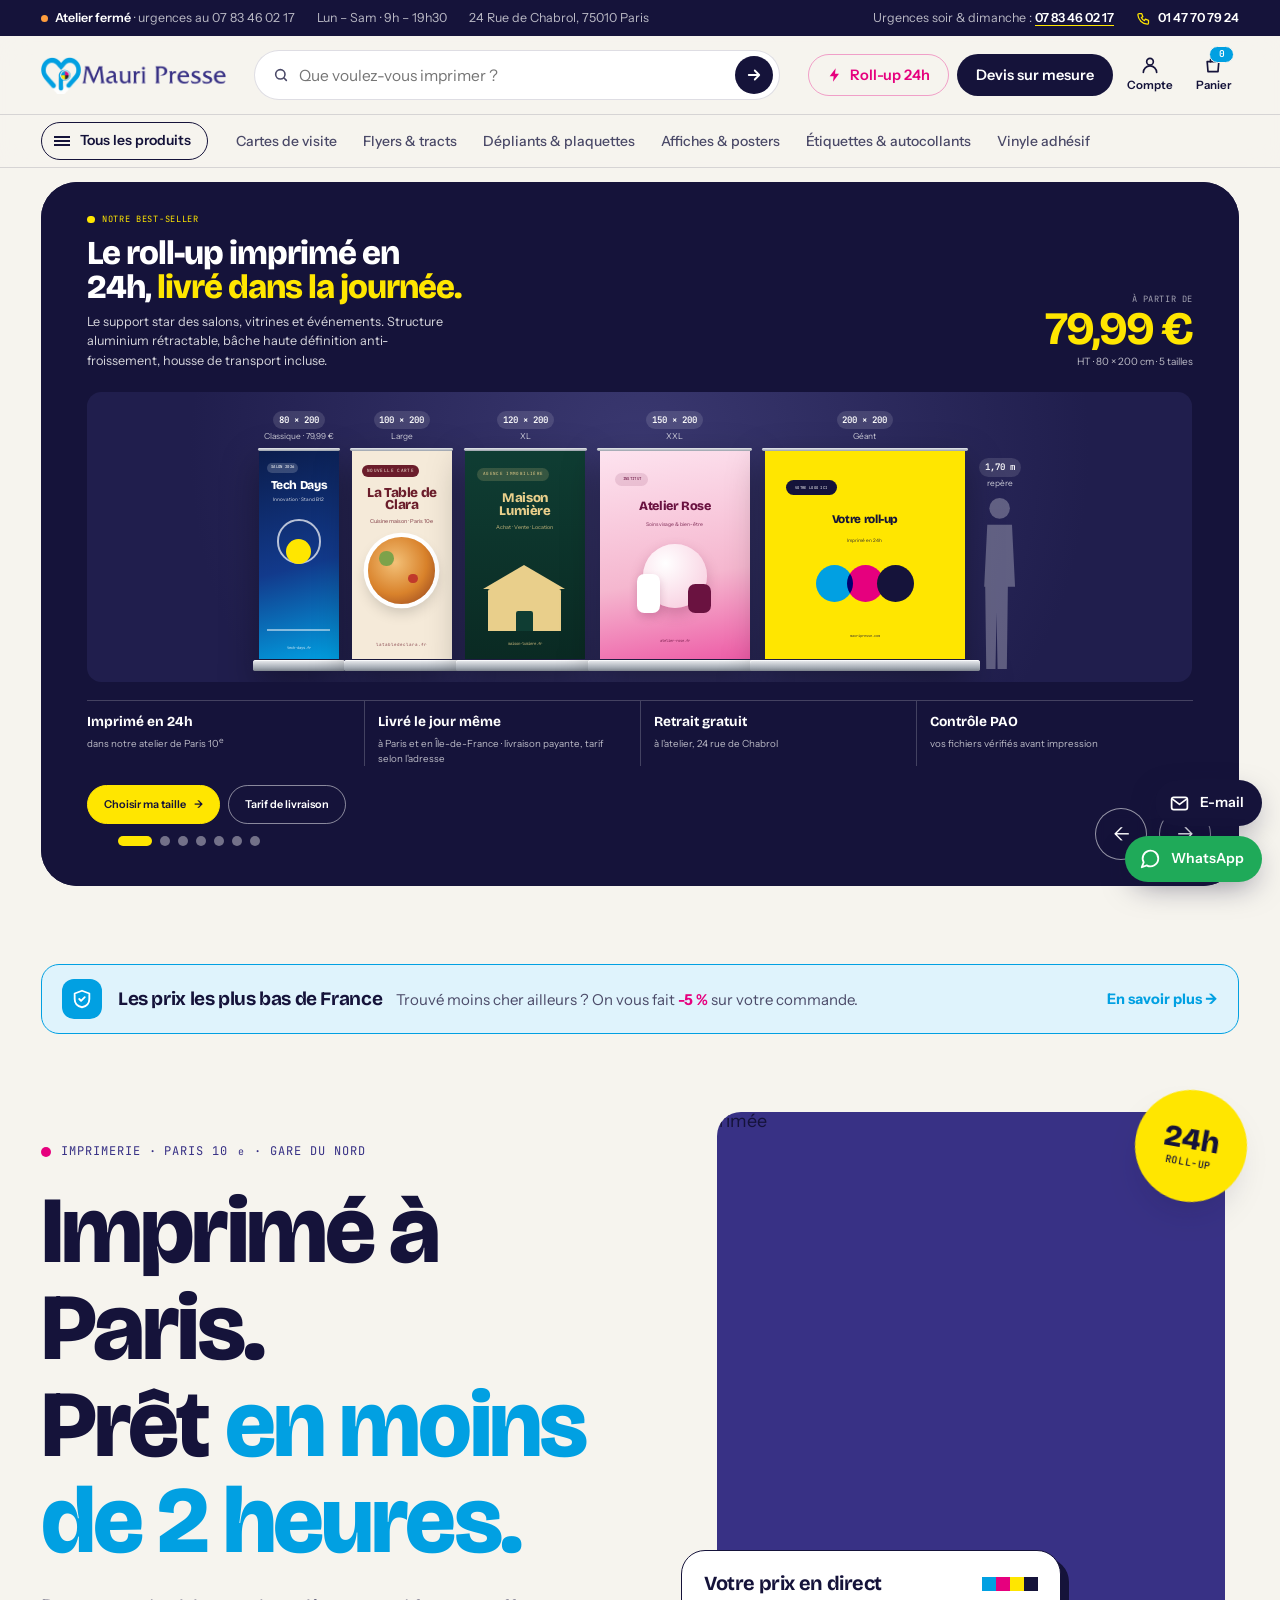
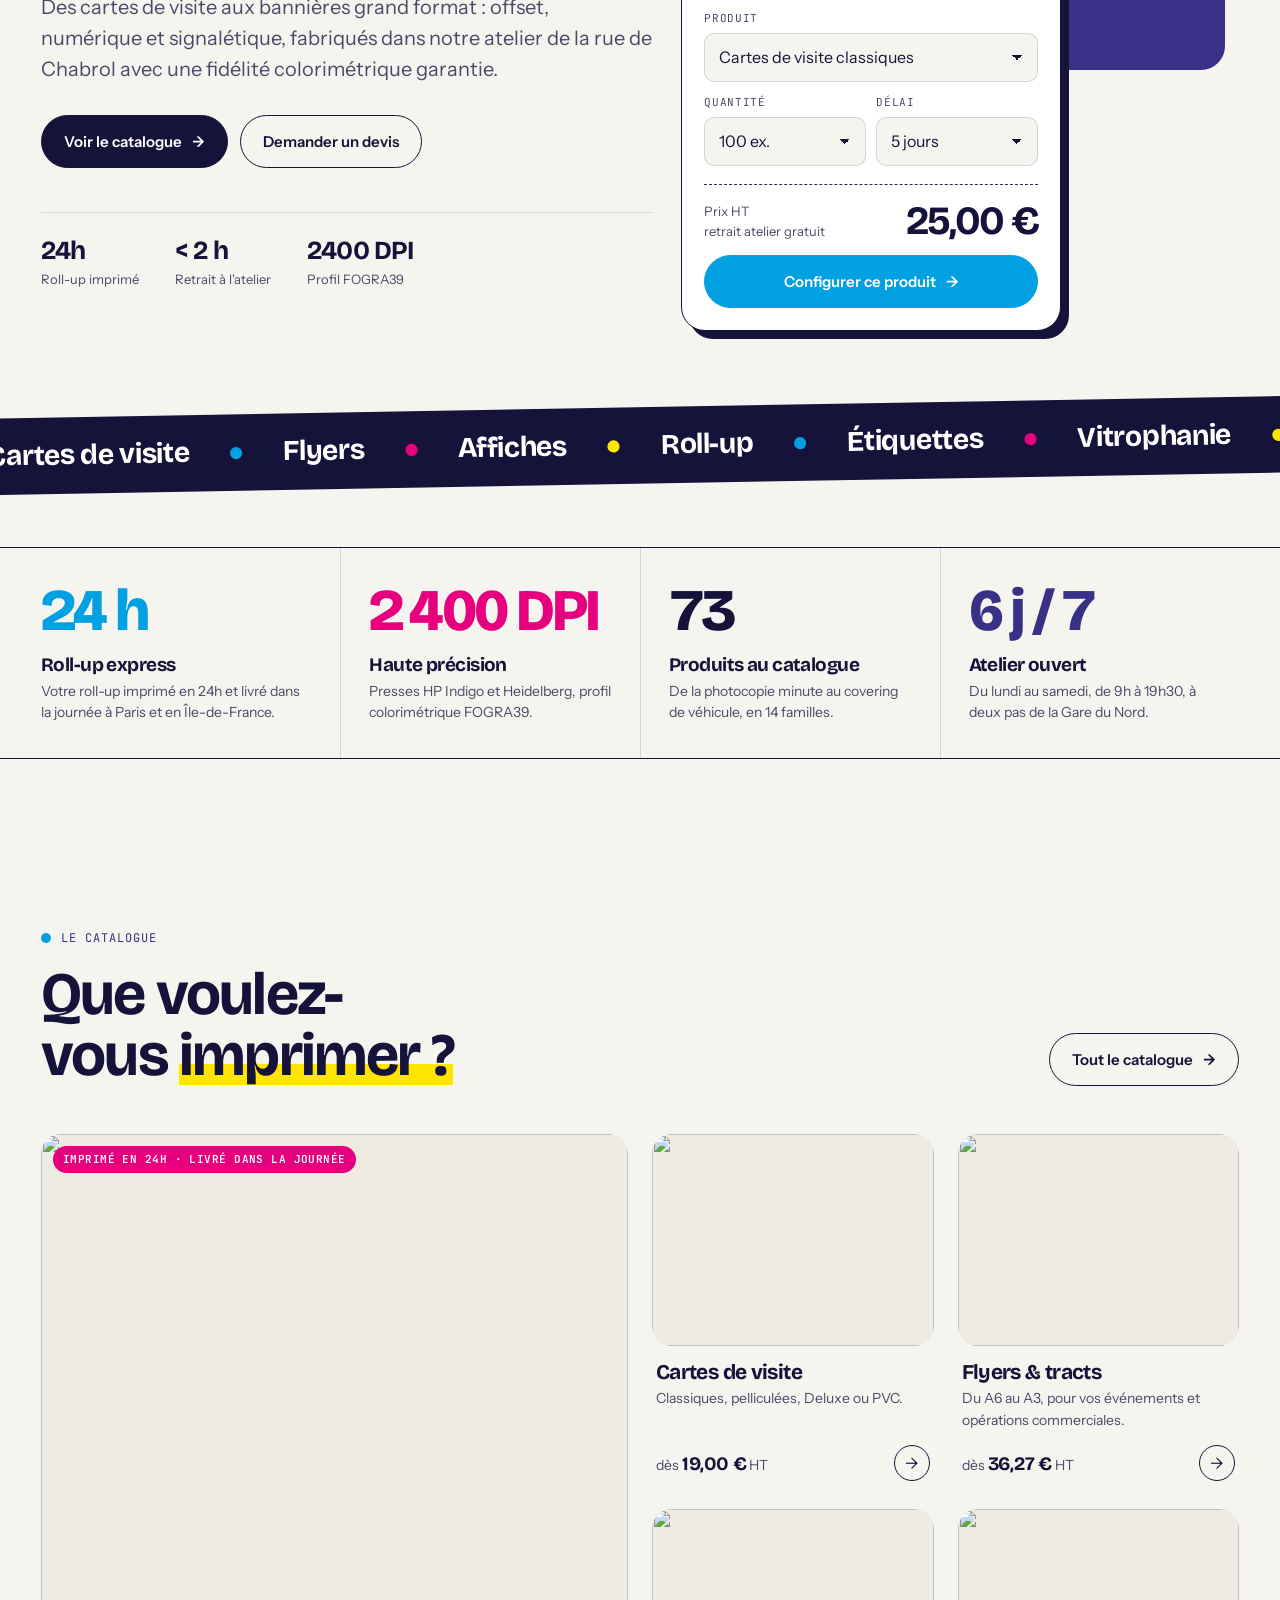
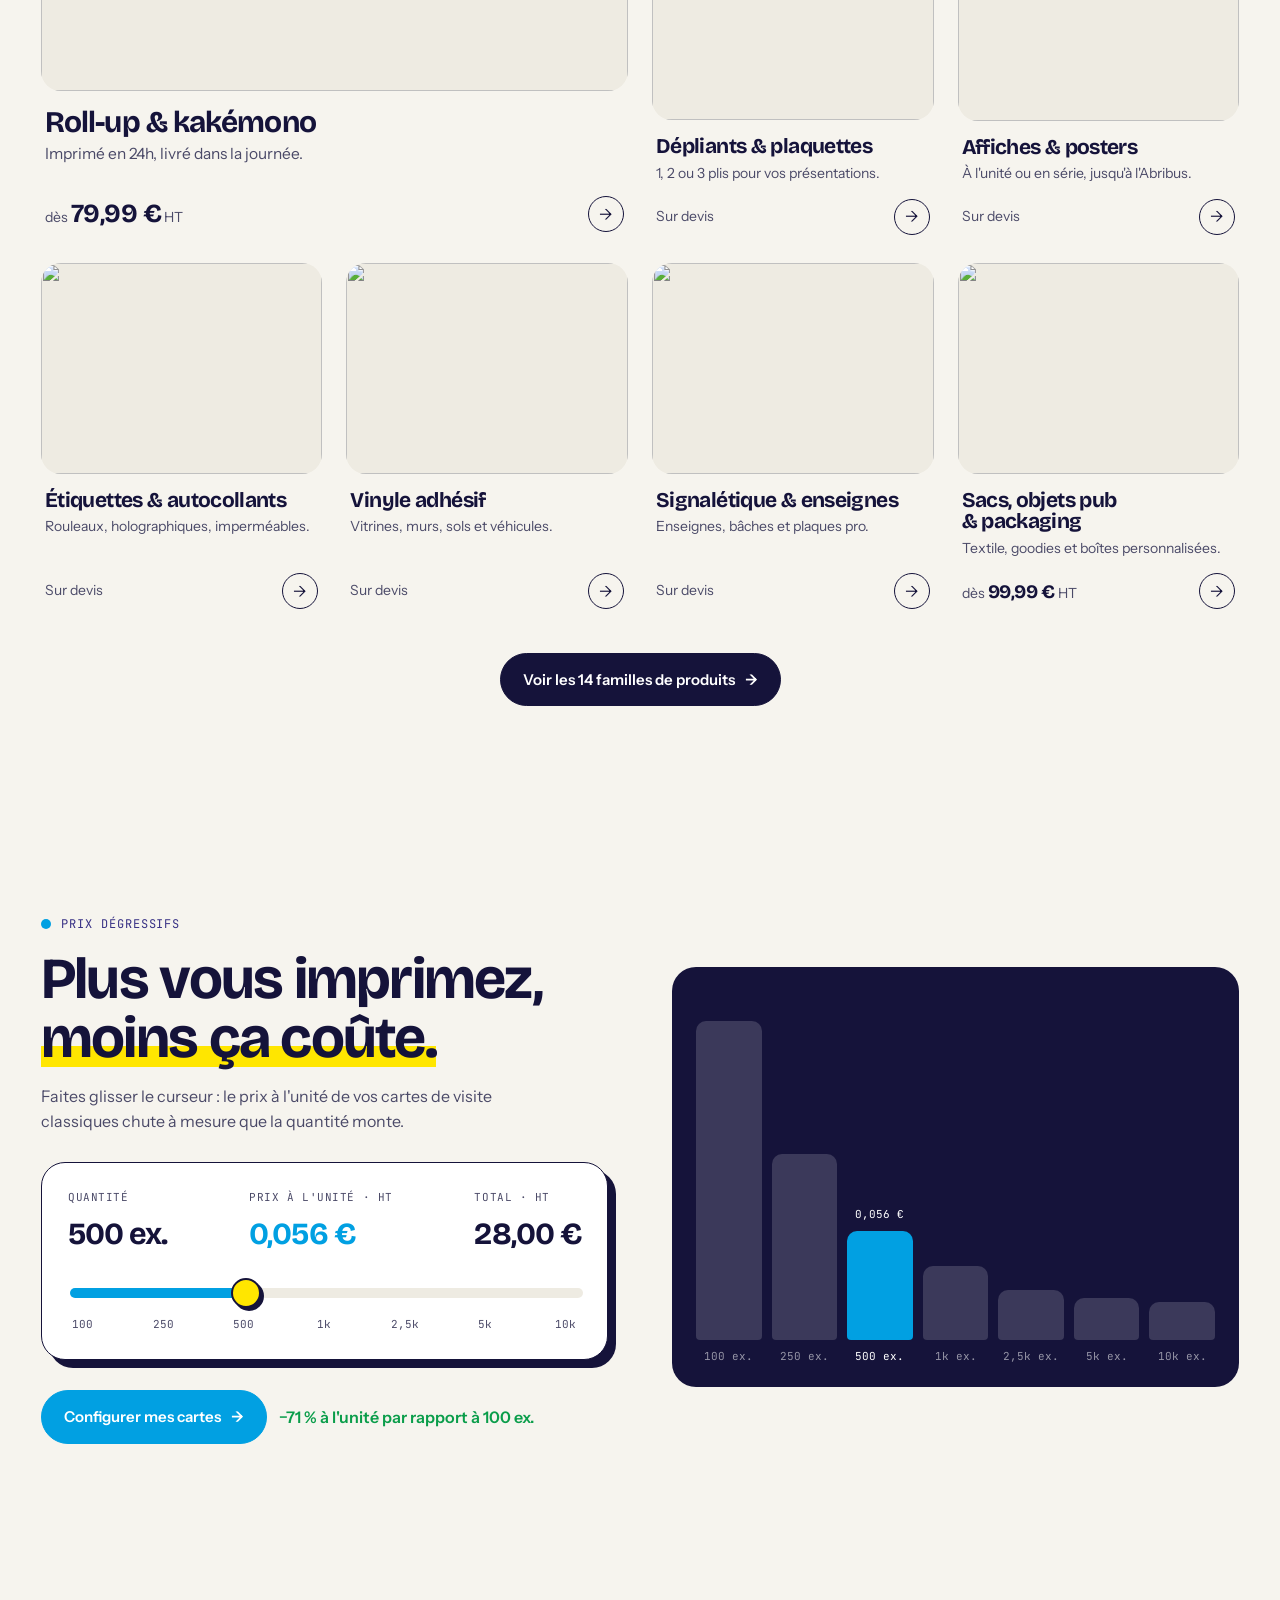
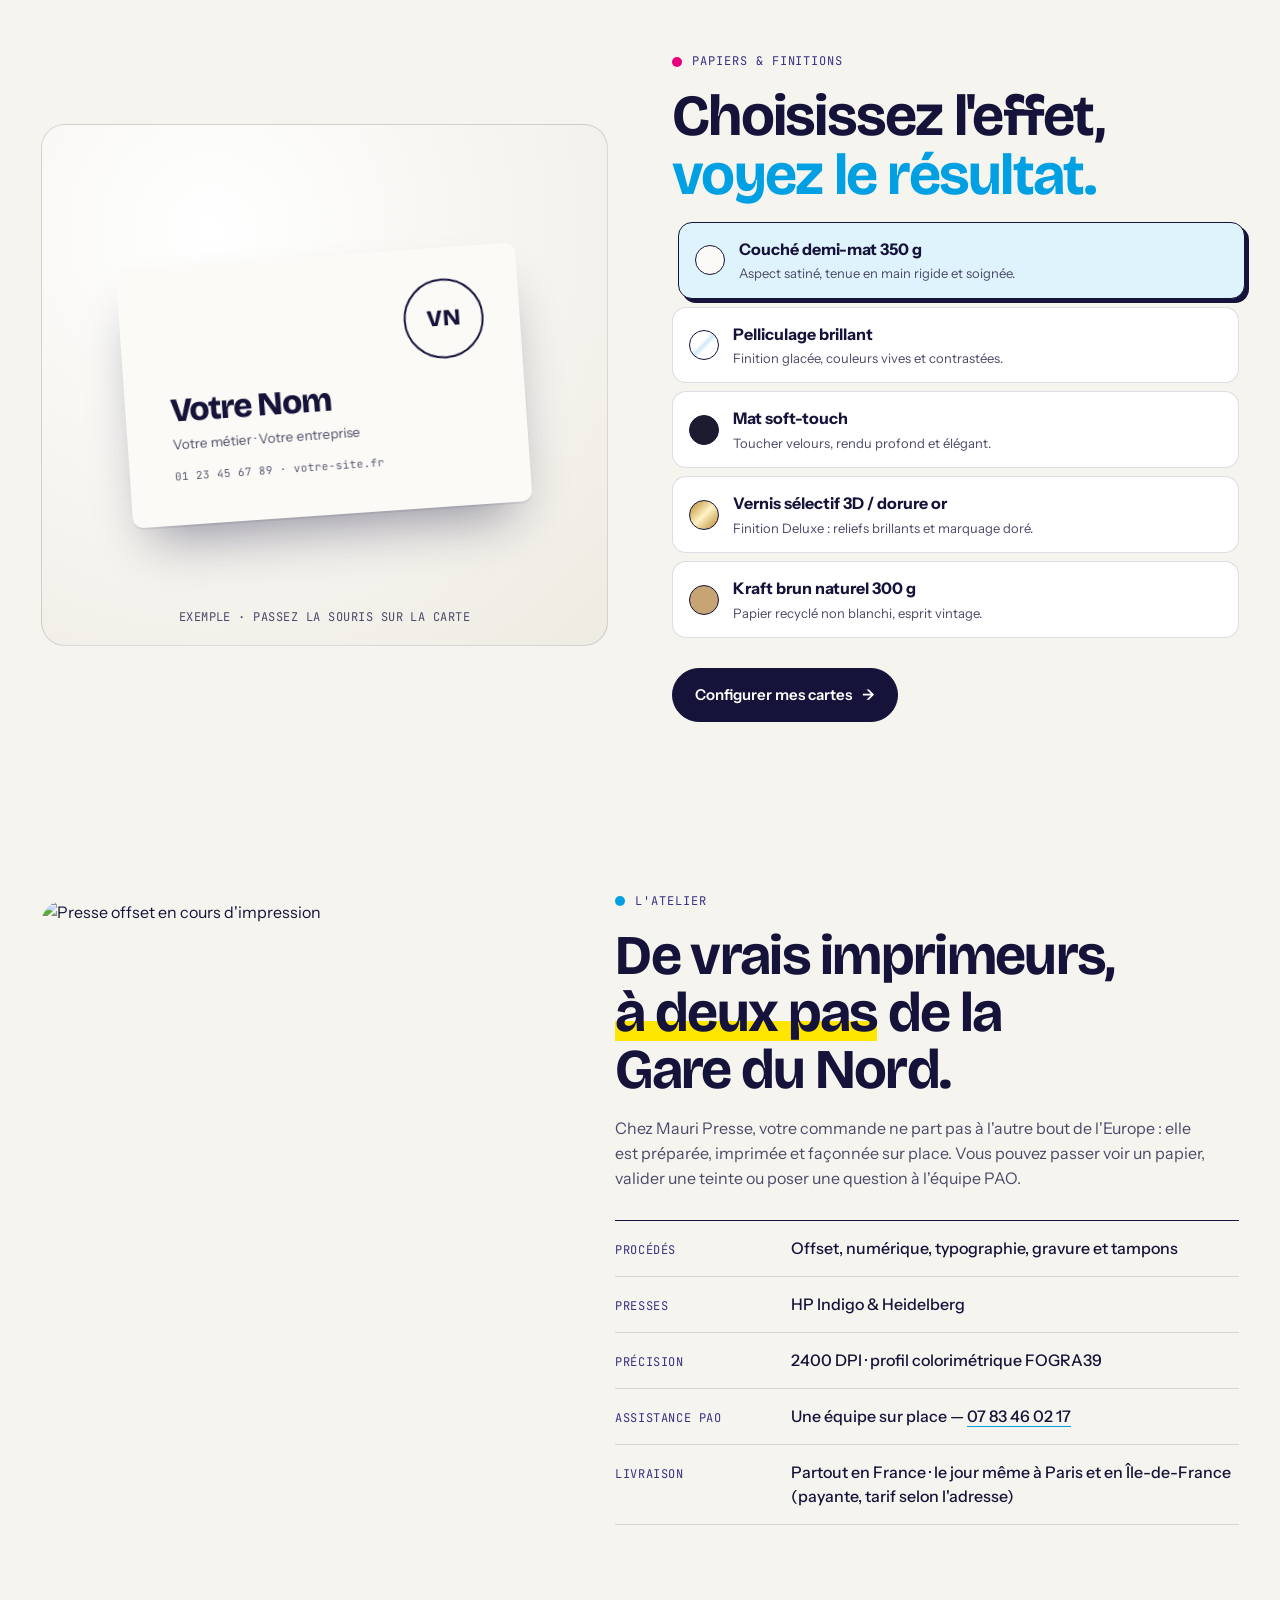
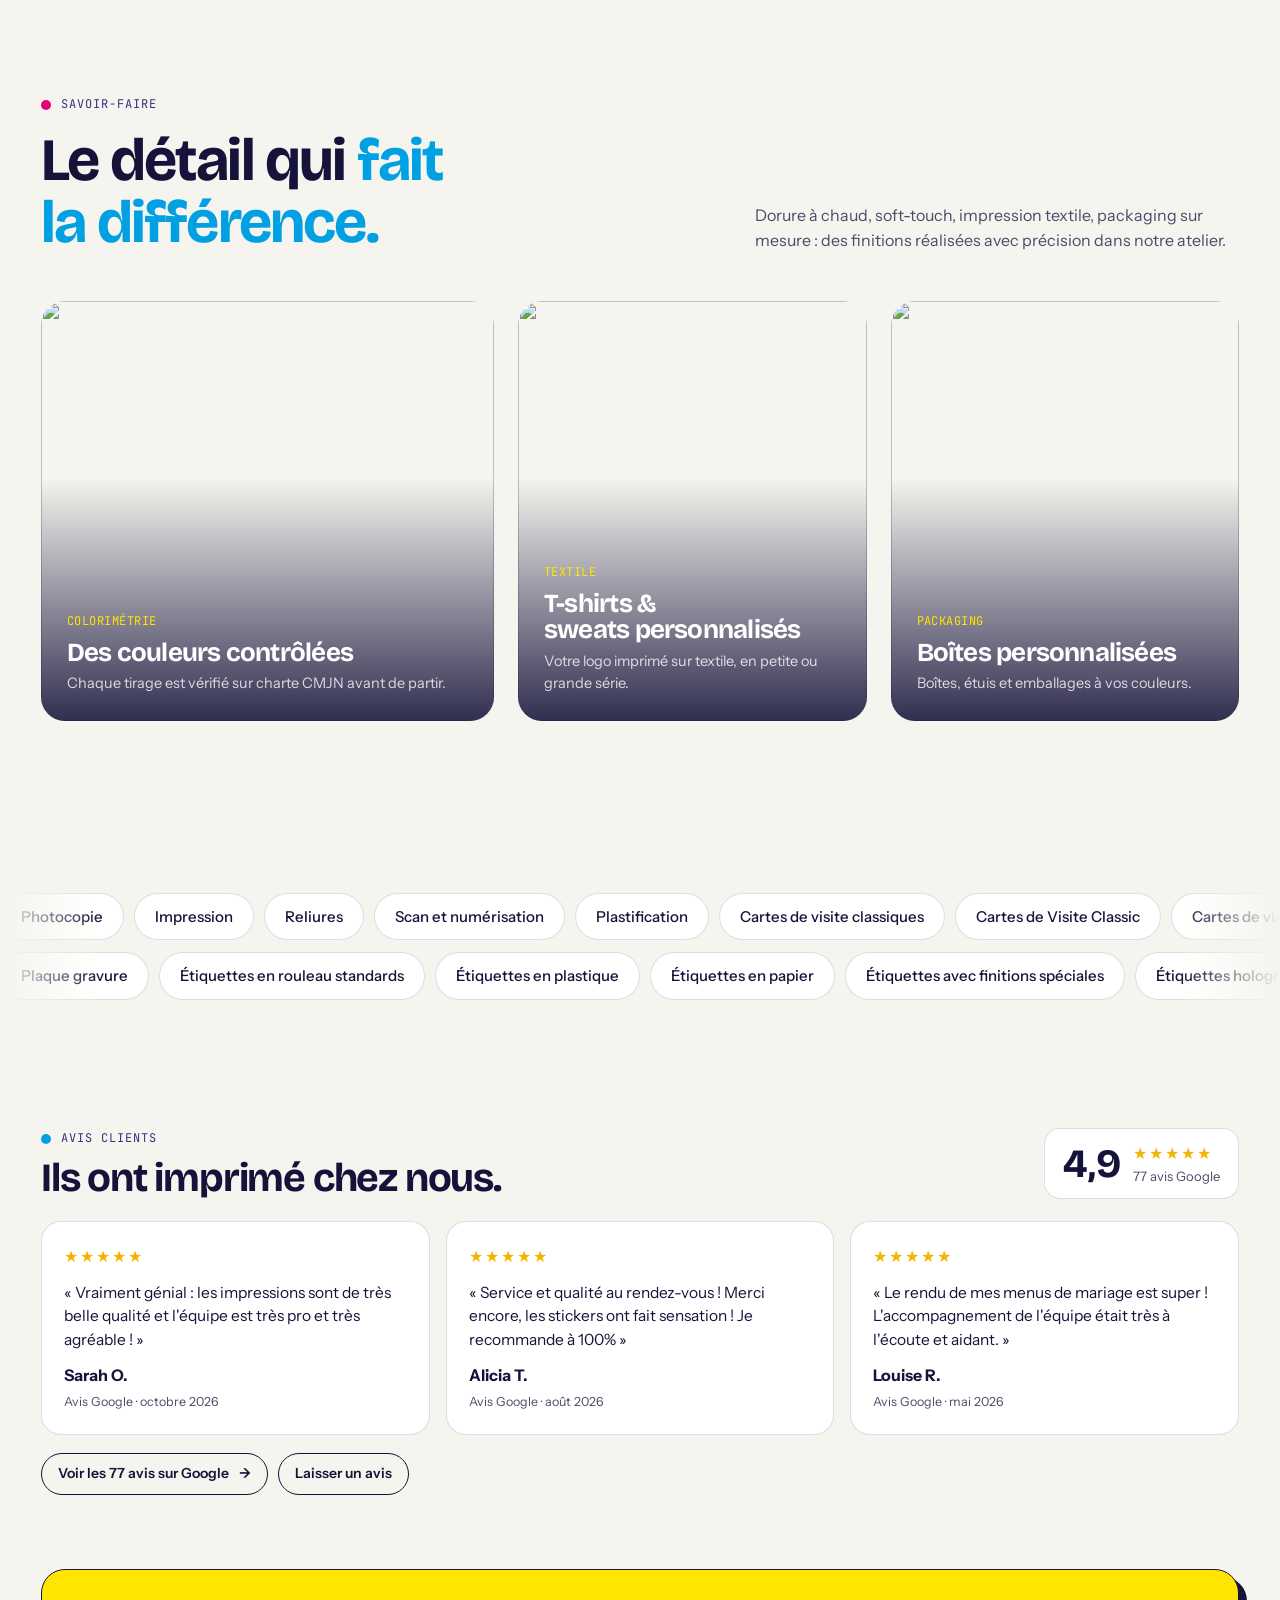
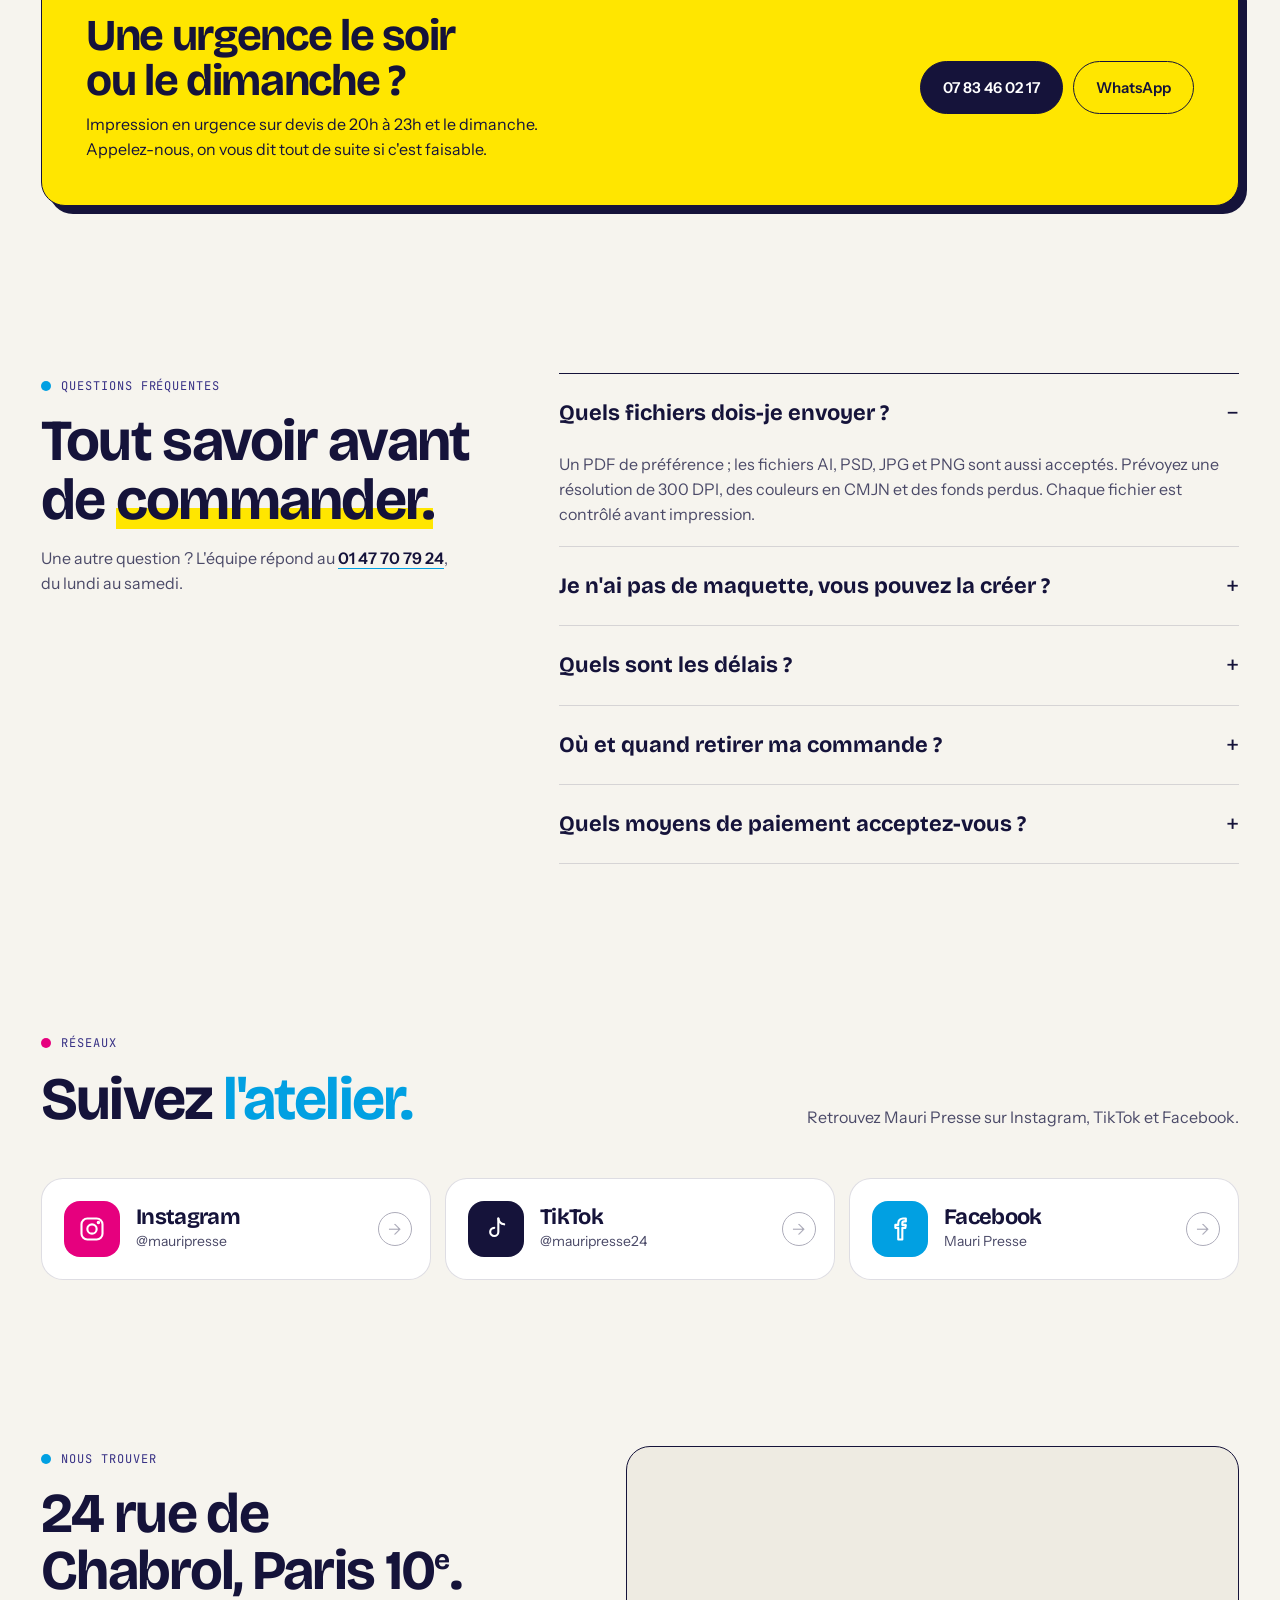
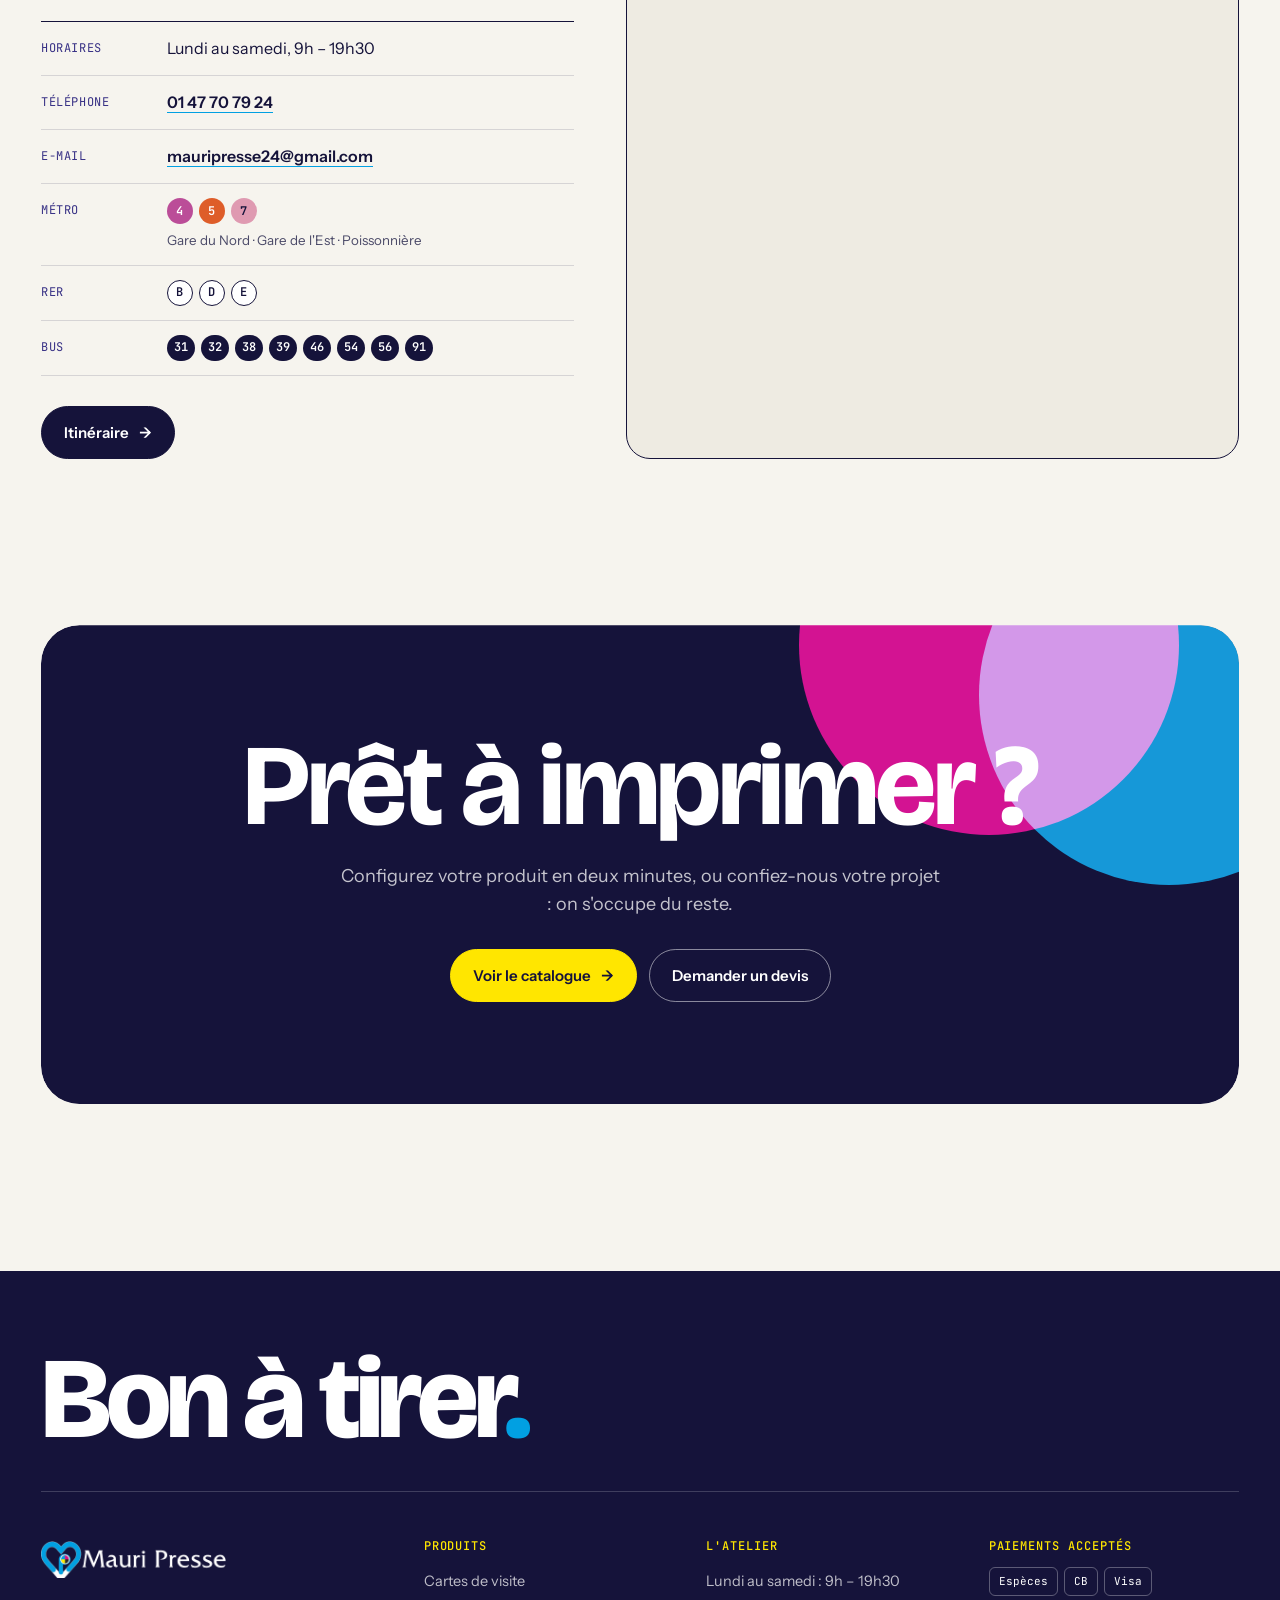
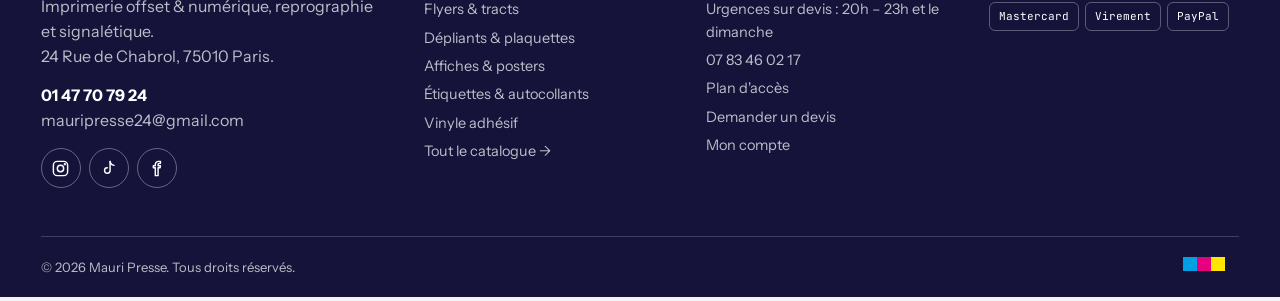
==== index.html @ fb8407ff "Mise à jour du site (24/11/2026 14:14)" ====
<!doctype html>
<html lang="fr">
<head>
<meta charset="utf-8">
<meta name="viewport" content="width=device-width, initial-scale=1">
<title>Mauri Presse — Imprimerie à Paris 10e · Roll-up imprimé en 24h</title>
<meta name="description" content="Imprimerie offset et numérique à Paris 10e. Cartes de visite, flyers, affiches, roll-up, signalétique et reprographie. Roll-up imprimé en 24h et livré dans la journée à Paris et en Île-de-France, retrait atelier le jour même.">
<link rel="icon" href="assets/img/favicon.ico">
<link rel="preconnect" href="https://fonts.googleapis.com">
<link rel="preconnect" href="https://fonts.gstatic.com" crossorigin>
<link href="https://fonts.googleapis.com/css2?family=Bricolage+Grotesque:opsz,wght@12..96,500;12..96,700;12..96,800&family=Instrument+Sans:wght@400;500;600;700&family=JetBrains+Mono:wght@400;500;600&display=swap" rel="stylesheet">
<link rel="stylesheet" href="assets/style.css?v=202611241414">
</head>
<body>
<div id="site-header"></div>
<script src="assets/data.js?v=202611241414"></script>
<script src="assets/app.js?v=202611241414"></script>

<main>
<!-- GRAND CARROUSEL -->
  <section class="section section--tight hcar-sec" aria-label="À la une">
    <div class="wrap">
      <div class="hcar" id="hcar" aria-roledescription="carrousel">
        <div class="hcar__track">
<article class="hcar__slide hcar__slide--rusec" role="group" aria-roledescription="diapositive" aria-label="1 sur 7">
  <div class="rusec rusec--slide">
        <div class="rusec__head">
          <div>
            <span class="eyebrow eyebrow--yellow">Notre best-seller</span>
            <h2>Le roll-up imprimé en 24h, <em>livré dans la journée.</em></h2>
            <p class="rusec__lead">Le support star des salons, vitrines et événements. Structure aluminium rétractable, bâche haute définition anti-froissement, housse de transport incluse.</p>
          </div>
          <div class="rusec__price"><small>À partir de</small><b>79,99 €</b><span>HT · 80 × 200 cm · 5 tailles</span></div>
        </div>
        <div class="rusec__line" data-rollups-gallery></div>
        <ul class="rusec__facts">
          <li><b>Imprimé en 24h</b><span>dans notre atelier de Paris 10<sup>e</sup></span></li>
          <li><b>Livré le jour même</b><span>à Paris et en Île-de-France · livraison payante, tarif selon l'adresse</span></li>
          <li><b>Retrait gratuit</b><span>à l'atelier, 24 rue de Chabrol</span></li>
          <li><b>Contrôle PAO</b><span>vos fichiers vérifiés avant impression</span></li>
        </ul>
        <div class="hero__cta"><a class="btn btn--yellow" href="format.html?p=rollup">Choisir ma taille <span class="arrow">→</span></a><a class="btn btn--light" href="contact.html?produit=Livraison%20jour%20m%C3%AAme%20roll-up">Tarif de livraison</a></div>
        <p class="rusec__note">Tailles dessinées à l'échelle à côté d'une personne de 1,70 m. Visuels d'exemple : votre roll-up est imprimé avec votre maquette.</p>
      
  </div>
</article>
<article class="hcar__slide hcar__slide--rusec hcar__slide--sac" role="group" aria-roledescription="diapositive" aria-label="2 sur 7">
  <div class="rusec rusec--slide rusec--sac">
    <div class="sacslide">
      <div>
        <span class="eyebrow eyebrow--yellow">Nouveau · Restaurants & vente à emporter</span>
        <h2>Le sac kraft <em>à votre logo.</em></h2>
        <p class="rusec__lead">Sac kraft 26 × 17 × 29 cm, fond plat et poignées torsadées : brun ou blanc, imprimé à vos couleurs. Importez votre logo, l'aperçu change en direct.</p>
        <ul class="sacslide__ok"><li>Maquette avant tirage</li><li>Fabriqué sous 24 – 48 h</li><li>Imprimé en France</li><li>Paiement sécurisé</li></ul>
        <div class="sacslide__price"><small>Les 100 sacs</small><b>99,99 €</b><span>HT</span></div>
        <div class="hero__cta"><a class="btn btn--yellow" href="sac.html">Personnaliser mon sac <span class="arrow">→</span></a><a class="btn btn--light" href="categorie.html?c=objets-packaging">Tout le packaging</a></div>
      </div>
      <div class="sacslide__pics" data-sac-pics></div>
    </div>
  </div>
</article>
<article class="hcar__slide hcar__slide--rusec hcar__slide--cards" role="group" aria-roledescription="diapositive" aria-label="3 sur 7">
  <div class="rusec rusec--slide rusec--cards">
    <div class="rusec__head">
      <div>
        <span class="eyebrow eyebrow--cyan">Cartes de visite</span>
        <h2>Vos cartes de visite, <em>à votre image.</em></h2>
        <p class="rusec__lead">Choisissez le sens, la finition et les coins : l'aperçu change en direct. Couché 350 g, prix affiché tout de suite.</p>
      </div>
      <div class="rusec__price"><small>À partir de</small><b>19,00 €</b><span>HT · 100 cartes</span></div>
    </div>
    <div class="bcctl" data-cards-ctl>
      <div class="bcctl__g"><span>Sens</span><button type="button" data-k="o" data-v="0" class="is-on">Horizontal</button><button type="button" data-k="o" data-v="1">Vertical</button></div>
      <div class="bcctl__g"><span>Finition</span><button type="button" data-k="f" data-v="0" class="is-on">Mat</button><button type="button" data-k="f" data-v="1">Soft-touch</button><button type="button" data-k="f" data-v="2">Brillant</button></div>
      <div class="bcctl__g"><span>Coins</span><button type="button" data-k="r" data-v="0" class="is-on">Carrés</button><button type="button" data-k="r" data-v="1">Arrondis</button></div>
    </div>
    <div class="rusec__line is-cards" data-cards-line></div>
    <div class="hero__cta"><a class="btn btn--yellow" data-cards-go href="produit.html?p=classic">Personnaliser mes cartes <span class="arrow">→</span></a><a class="btn btn--light" href="categorie.html?c=cartes-de-visite">Toutes les cartes</a></div>
  </div>
</article>
<article class="hcar__slide hcar__slide--rusec hcar__slide--fly" role="group" aria-roledescription="diapositive" aria-label="4 sur 7">
  <div class="rusec rusec--slide rusec--light">
    <div class="rusec__head">
      <div>
        <span class="eyebrow eyebrow--cyan">Flyers & tracts</span>
        <h2>Vos flyers du A6 au A3, <em>imprimés à Paris.</em></h2>
        <p class="rusec__lead">Pour vos ouvertures, événements et opérations commerciales. Papier brillant ou mat, recto ou recto/verso, retrait le jour même.</p>
      </div>
      <div class="rusec__price"><small>À partir de</small><b>36,27 €</b><span>HT · 100 flyers</span></div>
    </div>
    <div class="rusec__line is-fly" data-flyers-line></div>
    <div class="hero__cta"><a class="btn btn--yellow" href="format.html?p=flyers">Choisir mon format <span class="arrow">→</span></a><a class="btn btn--light" href="categorie.html?c=flyers-tracts">Voir les flyers</a></div>
  </div>
</article>
<article class="hcar__slide hcar__slide--rusec hcar__slide--dep" role="group" aria-roledescription="diapositive" aria-label="5 sur 7">
  <div class="rusec rusec--slide">
    <div class="rusec__head">
      <div>
        <span class="eyebrow eyebrow--yellow">Dépliants & plaquettes</span>
        <h2>Des dépliants <em>pliés à l'atelier.</em></h2>
        <p class="rusec__lead">1 pli, 2 plis roulés ou accordéon : présentez votre activité, vos tarifs ou votre menu. Rainage et pliage inclus.</p>
      </div>
      <div class="rusec__price"><small>Prix</small><b>Sur devis</b><span>réponse dans la journée</span></div>
    </div>
    <div class="deprow" data-dep-row></div>
    <div class="hero__cta"><a class="btn btn--yellow" href="format.html?p=depliants">Choisir mon pliage <span class="arrow">→</span></a><a class="btn btn--light" href="categorie.html?c=depliants-plaquettes">Voir les dépliants</a></div>
  </div>
</article>
<article class="hcar__slide hcar__slide--garantie" role="group" aria-roledescription="diapositive" aria-label="6 sur 7">
  <img class="hcar__bg" src="https://images.unsplash.com/photo-1761586631743-768b1b75ecdc?auto=format&fit=crop&w=1800&q=75" alt="" loading="lazy">
  
  <div class="hcar__txt">
    <span class="hcar__tag">Prix les plus bas de France</span>
    <h2>Trouvé moins cher ailleurs&nbsp;?<br><em>On vous fait -5&nbsp;%.</em></h2>
    <p>Pour un produit identique, en ligne ou chez un imprimeur près de chez vous : envoyez-nous la preuve, l'atelier vérifie et vous accorde 5 % de réduction sur votre commande.</p>
    
    <div class="hcar__cta"><a class="btn btn--yellow" href="garantie.html">Faire une demande <span class="arrow">→</span></a><a class="btn btn--light" href="garantie.html">Comment ça marche</a></div>
  </div>
</article>
<article class="hcar__slide hcar__slide--livraison" role="group" aria-roledescription="diapositive" aria-label="7 sur 7">
  <img class="hcar__bg" src="https://images.unsplash.com/photo-1791297972819-dc62f8fe2375?auto=format&fit=crop&w=1800&q=75" alt="" loading="lazy">
  
  <div class="hcar__txt">
    <span class="hcar__tag">Livraison jour même</span>
    <h2>Livré le jour même<br><em>à Paris et en Île-de-France.</em></h2>
    <p>Livraison express payante, au tarif selon votre adresse : demandez-nous le prix. Ou retrait gratuit à l'atelier, 24 rue de Chabrol.</p>
    
    <div class="hcar__cta"><a class="btn btn--yellow" href="contact.html?produit=Livraison%20jour%20m%C3%AAme">Demander le tarif de livraison <span class="arrow">→</span></a><a class="btn btn--light" href="index.html#acces">Nous trouver</a></div>
  </div>
</article>
        </div>
        <button class="hcar__arrow hcar__arrow--prev" type="button" aria-label="Diapositive précédente">←</button>
        <button class="hcar__arrow hcar__arrow--next" type="button" aria-label="Diapositive suivante">→</button>
        <div class="hcar__dots" role="tablist" aria-label="Choisir une diapositive"></div>
      </div>
    </div>
  </section>

<!-- PRIX LES PLUS BAS -->
<div class="wrap">
  <a class="gstrip" href="garantie.html">
    <span class="gstrip__ico"><svg viewBox="0 0 24 24" fill="none" stroke="currentColor" stroke-width="2" stroke-linecap="round" stroke-linejoin="round"><path d="M12 3 4 6v6c0 5 3.5 8 8 9 4.5-1 8-4 8-9V6z"/><path d="m9 12 2 2 4-4"/></svg></span>
    <span class="gstrip__txt"><b>Les prix les plus bas de France</b><span>Trouvé moins cher ailleurs ? On vous fait <strong>-5 %</strong> sur votre commande.</span></span>
    <span class="gstrip__go">En savoir plus <span class="arrow">→</span></span>
  </a>
</div>

  <!-- HERO -->
  <section class="hero">
    <div class="wrap hero__grid">
      <div>
        <span class="eyebrow">Imprimerie · Paris 10<sup>e</sup> · Gare du Nord</span>
        <h1>Imprimé à Paris.<br>Prêt <em>en moins de 2&nbsp;heures.</em></h1>
        <p class="hero__lead">Des cartes de visite aux bannières grand format : offset, numérique et signalétique, fabriqués dans notre atelier de la rue de Chabrol avec une fidélité colorimétrique garantie.</p>
        <div class="hero__cta">
          <a class="btn" href="catalogue.html">Voir le catalogue <span class="arrow">→</span></a>
          <a class="btn btn--ghost" href="contact.html">Demander un devis</a>
        </div>
        <div class="hero__facts">
          <div><b>24h</b><span>Roll-up imprimé</span></div>
          <div><b>&lt; 2 h</b><span>Retrait à l'atelier</span></div>
          <div><b>2400 DPI</b><span>Profil FOGRA39</span></div>
        </div>
      </div>

      <div class="hero__visual">
        <div class="hero__img crop"><img src="https://images.unsplash.com/photo-1777652918682-dec5c79d1301?auto=format&fit=crop&w=1400&q=75" alt="Remise en main propre d'une carte de visite fraîchement imprimée" fetchpriority="high"></div>
        <div class="hero__stamp" aria-hidden="true"><div>24h<small>ROLL-UP</small></div></div>

        <form class="quote" id="quote" aria-label="Estimation de prix rapide">
          <div class="quote__title"><h3>Votre prix en direct</h3><span class="cmyk" aria-hidden="true"><i></i><i></i><i></i><i></i></span></div>
          <label for="qp">Produit</label>
          <select id="qp"></select>
          <div class="quote__row">
            <div><label for="qq">Quantité</label><select id="qq"></select></div>
            <div><label for="qd">Délai</label><select id="qd"></select></div>
          </div>
          <div class="quote__price"><span>Prix HT<br>retrait atelier gratuit</span><b id="qprice">—</b></div>
          <a class="btn btn--cyan btn--block" id="qgo" href="produit.html">Configurer ce produit <span class="arrow">→</span></a>
        </form>
      </div>
    </div>
  </section>

  <!-- BANDEAU -->
  <div class="ticker" aria-hidden="true"><div class="ticker__track" id="ticker"></div></div>

  <!-- CHIFFRES (ordinateur) -->
  <section class="section section--tight desk">
    <div class="wrap stats reveal">
      <div class="stat"><b><span data-count="24">24</span> h</b><h3>Roll-up express</h3><p>Votre roll-up imprimé en 24h et livré dans la journée à Paris et en Île-de-France.</p></div>
      <div class="stat"><b><span data-count="2400">2 400</span> DPI</b><h3>Haute précision</h3><p>Presses HP Indigo et Heidelberg, profil colorimétrique FOGRA39.</p></div>
      <div class="stat"><b><span data-count="0" id="stat-products">0</span></b><h3>Produits au catalogue</h3><p>De la photocopie minute au covering de véhicule, en 14 familles.</p></div>
      <div class="stat"><b><span data-count="6">6</span> j / 7</b><h3>Atelier ouvert</h3><p>Du lundi au samedi, de 9h à 19h30, à deux pas de la Gare du Nord.</p></div>
    </div>
  </section>

<!-- CATÉGORIES -->
<section class="section" id="catalogue">
  <div class="wrap">
    <div class="section__head reveal">
      <div><span class="eyebrow eyebrow--cyan">Le catalogue</span><h2>Que voulez-vous <span class="h-under">imprimer ?</span></h2></div>
      <a class="btn btn--ghost" href="catalogue.html">Tout le catalogue <span class="arrow">→</span></a>
    </div>
    <div class="shop" id="cats"></div>
    <div class="shop__more reveal"><a class="btn" href="catalogue.html">Voir les 14 familles de produits <span class="arrow">→</span></a></div>
  </div>
</section>

<!-- PRIX DÉGRESSIFS (ordinateur) -->
  <section class="section desk">
    <div class="wrap degr">
      <div class="reveal">
        <span class="eyebrow eyebrow--cyan">Prix dégressifs</span>
        <h2>Plus vous imprimez, <span class="h-under">moins ça coûte.</span></h2>
        <p class="degr__lead">Faites glisser le curseur : le prix à l'unité de vos cartes de visite classiques chute à mesure que la quantité monte.</p>
        <div class="degr__box">
          <div class="degr__nums">
            <div><small>Quantité</small><b id="dg-qty"></b></div>
            <div><small>Prix à l'unité · HT</small><b id="dg-unit" class="h-accent"></b></div>
            <div><small>Total · HT</small><b id="dg-total"></b></div>
          </div>
          <label class="sr" for="dg-range">Quantité de cartes de visite</label>
          <input type="range" id="dg-range" min="0" max="6" step="1" value="2">
          <div class="degr__ticks" id="dg-ticks"></div>
        </div>
        <div class="hero__cta"><a class="btn btn--cyan" id="dg-go" href="produit.html?p=cartes">Configurer mes cartes <span class="arrow">→</span></a><span class="degr__save" id="dg-save"></span></div>
      </div>
      <div class="degr__chart reveal" id="dg-chart" aria-hidden="true"></div>
    </div>
  </section>

  <!-- FINITIONS INTERACTIVES (ordinateur) -->
  <section class="section desk">
    <div class="wrap finish">
      <div class="finish__stage reveal" id="fx-stage">
        <div class="bcard" id="fx-card" data-fx="mat">
          <div class="bcard__logo">VN</div>
          <div class="bcard__name">Votre Nom</div>
          <div class="bcard__job">Votre métier · Votre entreprise</div>
          <div class="bcard__line">01 23 45 67 89 · votre-site.fr</div>
        </div>
        <span class="finish__hint mono">Exemple · passez la souris sur la carte</span>
      </div>
      <div class="reveal">
        <span class="eyebrow">Papiers & finitions</span>
        <h2>Choisissez l'effet, <span class="h-accent">voyez le résultat.</span></h2>
        <div class="fxlist" id="fx-list" role="tablist"></div>
        <div class="hero__cta"><a class="btn" href="produit.html?p=cartes">Configurer mes cartes <span class="arrow">→</span></a></div>
      </div>
    </div>
  </section>

  <!-- ATELIER -->
  <section class="section section--tight">
    <div class="wrap atelier">
      <div class="atelier__img crop reveal"><img src="https://images.unsplash.com/photo-1503694978374-8a2fa686963a?auto=format&fit=crop&w=1200&q=75" alt="Presse offset en cours d'impression" loading="lazy"></div>
      <div class="reveal">
        <span class="eyebrow eyebrow--cyan">L'atelier</span>
        <h2>De vrais imprimeurs, <span class="h-under">à deux pas</span> de la Gare du Nord.</h2>
        <p style="color:var(--ink-soft);max-width:54ch">Chez Mauri Presse, votre commande ne part pas à l'autre bout de l'Europe : elle est préparée, imprimée et façonnée sur place. Vous pouvez passer voir un papier, valider une teinte ou poser une question à l'équipe PAO.</p>
        <ul class="specs">
          <li><span>Procédés</span><span>Offset, numérique, typographie, gravure et tampons</span></li>
          <li><span>Presses</span><span>HP Indigo & Heidelberg</span></li>
          <li><span>Précision</span><span>2400 DPI · profil colorimétrique FOGRA39</span></li>
          <li><span>Assistance PAO</span><span>Une équipe sur place — <a href="tel:0783460217" style="border-bottom:1.5px solid var(--cyan)">07 83 46 02 17</a></span></li>
          <li><span>Livraison</span><span>Partout en France · le jour même à Paris et en Île-de-France (payante, tarif selon l'adresse)</span></li>
        </ul>
      </div>
    </div>
  </section>

  <!-- FINITIONS -->
  <section class="section">
    <div class="wrap">
      <div class="section__head reveal">
        <div><span class="eyebrow">Savoir-faire</span><h2>Le détail qui <span class="h-accent">fait la différence.</span></h2></div>
        <p>Dorure à chaud, soft-touch, impression textile, packaging sur mesure : des finitions réalisées avec précision dans notre atelier.</p>
      </div>
      <div class="works reveal">
        <a class="work" href="contact.html?produit=Cartes%20de%20visite%20finitions%20Deluxe"><img src="https://images.unsplash.com/photo-1715154470884-1c2be0b0129f?auto=format&fit=crop&w=900&q=75" alt="" loading="lazy"><div class="work__txt"><span class="mono">Colorimétrie</span><h3>Des couleurs contrôlées</h3><p>Chaque tirage est vérifié sur charte CMJN avant de partir.</p></div></a>
        <a class="work" href="contact.html?produit=Textile%20personnalis%C3%A9"><img src="https://images.unsplash.com/photo-1456456496250-d5e7c0a9b44d?auto=format&fit=crop&w=900&q=75" alt="" loading="lazy"><div class="work__txt"><span class="mono">Textile</span><h3>T-shirts & sweats personnalisés</h3><p>Votre logo imprimé sur textile, en petite ou grande série.</p></div></a>
        <a class="work" href="contact.html?produit=Packaging%20%26%20bo%C3%AEtes"><img src="https://images.unsplash.com/photo-1595246007497-15e0ed4b8d96?auto=format&fit=crop&w=900&q=75" alt="" loading="lazy"><div class="work__txt"><span class="mono">Packaging</span><h3>Boîtes personnalisées</h3><p>Boîtes, étuis et emballages à vos couleurs.</p></div></a>
      </div>
    </div>
  </section>

  <!-- TOUS LES PRODUITS EN DÉFILEMENT (ordinateur) -->
  <section class="section section--tight desk" aria-label="Tous nos produits">
    <div class="chipsrow" id="chips-a"></div>
    <div class="chipsrow chipsrow--rev" id="chips-b"></div>
  </section>

  <!-- AVIS CLIENTS -->
  <div class="wrap reveal" data-reviews></div>

  <!-- URGENCE -->
  <section class="section section--tight">
    <div class="wrap">
      <div class="urgent reveal">
        <div>
          <h2>Une urgence le soir ou le dimanche&nbsp;?</h2>
          <p>Impression en urgence sur devis de 20h à 23h et le dimanche. Appelez-nous, on vous dit tout de suite si c'est faisable.</p>
        </div>
        <div class="urgent__cta">
          <a class="btn" href="tel:0783460217">07 83 46 02 17</a>
          <a class="btn btn--ghost" href="https://api.whatsapp.com/send?phone=33783460217&text=Bonjour%20Mauri%20Presse" target="_blank" rel="noopener">WhatsApp</a>
        </div>
      </div>
    </div>
  </section>

  <!-- QUESTIONS FRÉQUENTES (ordinateur) -->
  <section class="section desk">
    <div class="wrap faqgrid">
      <div class="reveal">
        <span class="eyebrow eyebrow--cyan">Questions fréquentes</span>
        <h2>Tout savoir avant de <span class="h-under">commander.</span></h2>
        <p style="color:var(--ink-soft);margin-top:16px;max-width:38ch">Une autre question ? L'équipe répond au <a href="tel:0147707924" style="font-weight:600;color:var(--ink);border-bottom:1.5px solid var(--cyan)">01 47 70 79 24</a>, du lundi au samedi.</p>
      </div>
      <div class="reveal">
        <details class="faq" open><summary>Quels fichiers dois-je envoyer ?</summary><div><p>Un PDF de préférence ; les fichiers AI, PSD, JPG et PNG sont aussi acceptés. Prévoyez une résolution de 300 DPI, des couleurs en CMJN et des fonds perdus. Chaque fichier est contrôlé avant impression.</p></div></details>
        <details class="faq"><summary>Je n'ai pas de maquette, vous pouvez la créer ?</summary><div><p>Oui. Nos graphistes créent votre maquette sur mesure : décrivez votre besoin dans une <a href="contact.html" style="text-decoration:underline;color:var(--ink)">demande de devis</a>.</p></div></details>
        <details class="faq"><summary>Quels sont les délais ?</summary><div><p>Trois rythmes au choix : standard en 3 à 4 jours, express en 24 à 48 heures, ou retrait à l'atelier le jour même à Paris 10<sup>e</sup>, selon le produit. Les roll-up sont imprimés en 24h. La livraison le jour même est possible à Paris et en Île-de-France : elle est payante, avec un tarif selon votre adresse, à demander à l'atelier.</p></div></details>
        <details class="faq"><summary>Où et quand retirer ma commande ?</summary><div><p>À l'atelier, 24 rue de Chabrol, 75010 Paris, du lundi au samedi de 9h à 19h30. En cas d'urgence, impression sur devis de 20h à 23h et le dimanche au 07 83 46 02 17.</p></div></details>
        <details class="faq"><summary>Quels moyens de paiement acceptez-vous ?</summary><div><p>Espèces, carte bancaire, Visa, Mastercard, virement et PayPal.</p></div></details>
      </div>
    </div>
  </section>

  <!-- RÉSEAUX -->
  <section class="section section--tight" id="reseaux">
    <div class="wrap">
      <div class="section__head reveal">
        <div><span class="eyebrow">Réseaux</span><h2>Suivez <span class="h-accent">l'atelier.</span></h2></div>
        <p>Retrouvez Mauri Presse sur Instagram, TikTok et Facebook.</p>
      </div>
      <div class="socials" data-social="cards"></div>
    </div>
  </section>

  <!-- ACCÈS -->
  <section class="section" id="acces">
    <div class="wrap access">
      <div class="reveal">
        <span class="eyebrow eyebrow--cyan">Nous trouver</span>
        <h2>24 rue de Chabrol, Paris 10<sup>e</sup>.</h2>
        <div class="info">
          <div><span class="k">Horaires</span><span>Lundi au samedi, 9h – 19h30</span></div>
          <div><span class="k">Téléphone</span><span><a href="tel:0147707924">01 47 70 79 24</a></span></div>
          <div><span class="k">E-mail</span><span><a href="mailto:mauripresse24@gmail.com">mauripresse24@gmail.com</a></span></div>
          <div><span class="k">Métro</span><span><span class="lines"><i class="m4">4</i><i class="m5">5</i><i class="m7">7</i></span><small style="display:block;margin-top:6px;color:var(--ink-soft)">Gare du Nord · Gare de l'Est · Poissonnière</small></span></div>
          <div><span class="k">RER</span><span class="lines"><i class="rer">B</i><i class="rer">D</i><i class="rer">E</i></span></div>
          <div><span class="k">Bus</span><span class="lines"><i>31</i><i>32</i><i>38</i><i>39</i><i>46</i><i>54</i><i>56</i><i>91</i></span></div>
        </div>
        <div class="hero__cta"><a class="btn" href="https://www.google.com/maps/dir/?api=1&destination=24+Rue+de+Chabrol+75010+Paris" target="_blank" rel="noopener">Itinéraire <span class="arrow">→</span></a></div>
      </div>
      <div class="map reveal"><iframe title="Plan d'accès — 24 rue de Chabrol, 75010 Paris" loading="lazy" referrerpolicy="no-referrer-when-downgrade" src="https://www.google.com/maps?q=24+Rue+de+Chabrol,+75010+Paris&z=16&output=embed"></iframe></div>
    </div>
  </section>
  <!-- APPEL FINAL (ordinateur) -->
  <section class="section section--tight desk">
    <div class="wrap">
      <div class="dark final reveal">
        <h2>Prêt à imprimer&nbsp;?</h2>
        <p class="dark__lead">Configurez votre produit en deux minutes, ou confiez-nous votre projet : on s'occupe du reste.</p>
        <div class="hero__cta"><a class="btn btn--yellow" href="catalogue.html">Voir le catalogue <span class="arrow">→</span></a><a class="btn btn--light" href="contact.html">Demander un devis</a></div>
      </div>
    </div>
  </section>

</main>

<script>
/* Bandeau défilant */
(() => {
  const words = ["Cartes de visite", "Flyers", "Affiches", "Roll-up", "Étiquettes", "Vitrophanie", "Brochures", "Enseignes", "Reprographie", "Packaging"];
  const html = words.map((w) => `<span>${w}</span>`).join("");
  document.getElementById("ticker").innerHTML = html + html;
})();

/* Catalogue de l'accueil : huit familles, une photo et un prix chacune */
(() => {
  const SHOW = ["roll-up-kakemono", "cartes-de-visite", "flyers-tracts", "depliants-plaquettes", "affiche-poster", "etiquettes-autocollants", "vinyle-adhesif", "signaletique-enseignes", "objets-packaging"];
  const FROM = { "cartes-de-visite": fromPrice("classic"), "flyers-tracts": 36.27, "roll-up-kakemono": 79.99, "objets-packaging": 99.99 }; /* prix « dès » du site officiel */
  document.getElementById("cats").innerHTML = SHOW.map((id, i) => {
    const c = CATS.find((x) => x.id === id), k = FROM[id];
    return `<a class="shopcard${i === 0 ? " shopcard--big" : ""}${i >= 7 ? " shopcard--extra" : ""}" href="categorie.html?c=${id}">
      <div class="shopcard__img"><img src="${catPhoto(id, 700)}" alt="" loading="lazy">${i === 0 ? '<span class="tag tag--magenta">Imprimé en 24h · livré dans la journée</span>' : ""}</div>
      <div class="shopcard__body">
        <h3>${esc(c.name)}</h3>
        <p>${esc(c.blurb)}</p>
        <div class="shopcard__foot">${k ? `<span class="shopcard__price">dès <b>${eur(k)}</b> HT</span>` : `<span class="shopcard__price">Sur devis</span>`}<span class="shopcard__go">→</span></div>
      </div>
    </a>`;
  }).join("");
})();

/* Grand carrousel : flèches, points, glisser au doigt, défilement automatique */
(() => {
  const root = document.getElementById("hcar"), track = root.querySelector(".hcar__track"), slides = [...root.querySelectorAll(".hcar__slide")];
  const dots = root.querySelector(".hcar__dots");
  dots.innerHTML = slides.map((s, i) => `<button type="button" role="tab" aria-label="Diapositive ${i + 1}"></button>`).join("");
  let cur = 0, timer = null;
  const still = window.matchMedia("(prefers-reduced-motion: reduce)").matches;
  const go = (n) => {
    cur = (n + slides.length) % slides.length;
    track.style.transform = `translateX(${-cur * 100}%)`;
    fit();
    slides.forEach((s, i) => { s.classList.toggle("is-on", i === cur); s.setAttribute("aria-hidden", i !== cur); s.querySelectorAll("a").forEach((a) => (a.tabIndex = i === cur ? 0 : -1)); });
    [...dots.children].forEach((b, i) => b.setAttribute("aria-selected", i === cur));
  };
  /* Plus d'espace vide : le carrousel prend la hauteur de la diapositive affichée */
  /* La bannière tient toujours dans l'écran (flèches visibles sans descendre) :
     si une diapositive est plus haute que la place disponible, son contenu est réduit proportionnellement. */
  const top0 = () => root.getBoundingClientRect().top + window.scrollY;
  function fitSlide(s) {
    const el = s.querySelector(".rusec--slide, .hcar__txt"); if (!el) return;
    const z = parseFloat(el.style.zoom) || 1, nat = s.offsetHeight / z;
    const avail = window.innerHeight - top0() - 14, min = window.innerWidth <= 720 ? 0.78 : 0.6;
    const nz = Math.max(min, Math.min(1, avail / nat));
    if (Math.abs(nz - z) > 0.01) { el.style.zoom = nz; if (el.classList.contains("rusec--slide")) el.style.width = (100 / nz) + "%"; }
  }
  function fit() { slides.forEach(fitSlide); track.style.height = slides[cur].offsetHeight + "px"; }
  if (window.ResizeObserver) { const ro = new ResizeObserver(() => fit()); slides.forEach((s) => ro.observe(s)); }
  window.addEventListener("resize", fit);
  const play = () => { if (still) return; clearInterval(timer); timer = setInterval(() => go(cur + 1), 6500); };
  const stop = () => clearInterval(timer);
  root.querySelector(".hcar__arrow--prev").addEventListener("click", () => { go(cur - 1); play(); });
  root.querySelector(".hcar__arrow--next").addEventListener("click", () => { go(cur + 1); play(); });
  dots.addEventListener("click", (e) => { const b = e.target.closest("button"); if (b) { go([...dots.children].indexOf(b)); play(); } });
  root.addEventListener("mouseenter", stop); root.addEventListener("mouseleave", play);
  root.addEventListener("focusin", stop); root.addEventListener("focusout", play);
  root.addEventListener("keydown", (e) => { if (e.key === "ArrowLeft") { go(cur - 1); play(); } if (e.key === "ArrowRight") { go(cur + 1); play(); } });
  let x0 = null, dx = 0;
  root.addEventListener("touchstart", (e) => { x0 = e.touches[0].clientX; dx = 0; stop(); }, { passive: true });
  root.addEventListener("touchmove", (e) => { if (x0 != null) dx = e.touches[0].clientX - x0; }, { passive: true });
  root.addEventListener("touchend", () => { if (Math.abs(dx) > 45) go(cur + (dx < 0 ? 1 : -1)); x0 = null; play(); });
  go(0); play();

  /* Galerie de la section roll-up */
  const link = (el, p) => el.addEventListener("click", (e) => { const b = e.target.closest("[data-i]"); if (b) location.href = `format.html?p=${p}&t=${b.dataset.i}`; });
  document.querySelectorAll("[data-reviews]").forEach((el) => { el.innerHTML = reviewsHTML(); });
  document.querySelectorAll("[data-rollups-gallery]").forEach((el) => { el.innerHTML = rollupLineup(); link(el, "rollup"); });
  /* Faire glisser la rangée de roll-up ne change pas de diapositive */
  document.querySelectorAll("[data-rollups-gallery]").forEach((el) => ["touchstart", "touchmove", "touchend"].forEach((ev) => el.addEventListener(ev, (e) => { if (el.scrollWidth > el.clientWidth + 2) e.stopPropagation(); }, { passive: true })));
  document.querySelectorAll("[data-flyers-line]").forEach((el) => { el.innerHTML = formatLineup("flyers", -1, [0, 2, 3, 4, 5]); link(el, "flyers"); });
  /* Sac kraft : deux exemples (brun et noir) */
  document.querySelectorAll("[data-sac-pics]").forEach((el) => { el.innerHTML = `<div class="sacslide__duo">${bagPhotoHTML({ color: "kraft" })}${bagPhotoHTML({ color: "blanc", side: "back", back: "Bon appétit !" })}</div>
      <div class="sacslide__legend"><span>Kraft brun · recto</span><span>Kraft blanc · verso</span></div>`;
    el.querySelectorAll(".bph")[1].querySelector(".bph__side").textContent = "Verso";
    el.addEventListener("click", () => { location.href = "sac.html"; }); });
  /* Cartes de visite : les 4 formats du configurateur, sens / finition / coins au choix */
  document.querySelectorAll("[data-cards-line]").forEach((el) => {
    const P = PRODUCTS.classic, st = { o: 0, f: 0, r: 0 }, ctl = el.parentElement.querySelector("[data-cards-ctl]"), go = el.parentElement.querySelector("[data-cards-go]");
    const FIN = ["mat", "soft", "brillant"], FIN_I = [0, 1, 2], NAMES = ["Standard", "Allongé", "Italien", "Carré"];
    const href = (fi) => `produit.html?p=classic&c=${[fi, st.o, 0, 0, FIN_I[st.f], st.r].join(",")}`;
    const draw = () => {
      el.dataset.fin = FIN[st.f]; el.dataset.corner = st.r ? "round" : "square";
      el.innerHTML = lineupHTML(P.groups[0].options.map((o, i) => {
        const [a, b] = o.label.match(/[\d,]+/g).map((n) => parseFloat(n.replace(",", ".")));
        const [w, h] = st.o ? [Math.min(a, b), Math.max(a, b)] : [Math.max(a, b), Math.min(a, b)];
        return { w, h, label: o.label.replace(/,0\b/g, "").replace(" cm", ""), sub: NAMES[i], inner: `<span class="bzc"><i class="bzc__logo">VN</i><b>Votre Nom</b><i>Votre métier</i><i>01 23 45 67 89</i></span>`, cls: "is-card" };
      }));
      go.href = href(0);
    };
    ctl.addEventListener("click", (e) => { const b = e.target.closest("button"); if (!b) return; st[b.dataset.k] = +b.dataset.v; ctl.querySelectorAll(`[data-k="${b.dataset.k}"]`).forEach((x) => x.classList.toggle("is-on", x === b)); draw(); });
    el.addEventListener("click", (e) => { const b = e.target.closest("[data-i]"); if (b) location.href = href(+b.dataset.i); });
    draw();
  });
  /* Dépliants : ouvert → fermé, pour 3 pliages */
  document.querySelectorAll("[data-dep-row]").forEach((el) => {
    el.innerHTML = [0, 2, 3].map((i, k) => { const s = FORMATS.depliants.sizes[i];
      return `<button type="button" class="dep" data-i="${i}">
        <span class="dep__pics">${depEx(s, true, k)}<span class="dep__arrow">→</span>${depEx(s, false, k)}</span>
        <b>${esc(s.pli)}</b><small>${esc(s.hint.split(" · ")[0])} → ${esc(s.label.replace(" roulé", "").replace(" accordéon", ""))}</small></button>`; }).join("");
    link(el, "depliants");
  });
})();

/* Calculateur express du hero (mêmes prix que le configurateur) */
(() => {
  const qp = document.getElementById("qp"), qq = document.getElementById("qq"), qd = document.getElementById("qd");
  qp.innerHTML = Object.entries(PRODUCTS).map(([k, p]) => `<option value="${k}">${esc(p.name)}</option>`).join("");
  const fill = () => {
    const p = PRODUCTS[qp.value];
    qq.innerHTML = p.qty.map((q, i) => `<option value="${i}" ${q === p.defQty ? "selected" : ""}>${q.toLocaleString("fr-FR")} ex.</option>`).join("");
    qd.innerHTML = p.deliv.map((d) => `<option value="${d.id}" ${d.id === p.defDeliv ? "selected" : ""}>${d.short}</option>`).join("");
  };
  const update = () => {
    document.getElementById("qprice").textContent = eur(computePrice(qp.value, +qq.value, null, qd.value));
    document.getElementById("qgo").href = `produit.html?p=${qp.value}&q=${qq.value}&d=${qd.value}`;
    if (window.bump) bump(document.getElementById("qprice"));
  };
  qp.addEventListener("change", () => { fill(); update(); });
  qq.addEventListener("change", update); qd.addEventListener("change", update);
  fill(); update();
})();
</script>
<script src="assets/home.js?v=202611241414"></script>
</body>
</html>
---- assets/style.css ----
/* ==========================================================================
   Mauri Presse — refonte 2026
   Direction : « l'atelier d'impression » — papier, encre indigo, accents CMJN,
   traits de coupe et repères d'imprimeur comme motifs graphiques.
   ========================================================================== */

:root {
  --paper: #f6f4ee;
  --paper-2: #eeebe2;
  --white: #ffffff;
  --ink: #15133a;
  --ink-soft: #4b4a68;
  --indigo: #383185;
  --cyan: #01a0e2;
  --cyan-soft: #dff3fc;
  --magenta: #e6007e;
  --yellow: #ffe600;
  --green: #0a9d4a;
  --line: rgba(21, 19, 58, 0.14);
  --line-strong: rgba(21, 19, 58, 0.9);
  --radius: 14px;
  --radius-lg: 24px;
  --shadow: 0 1px 0 rgba(21, 19, 58, 0.04), 0 18px 40px -18px rgba(21, 19, 58, 0.28);
  --wrap: 1240px;
  --gutter: clamp(16px, 4vw, 40px);
  --display: "Bricolage Grotesque", "Helvetica Neue", Arial, sans-serif;
  --body: "Instrument Sans", "Helvetica Neue", Arial, sans-serif;
  --mono: "JetBrains Mono", ui-monospace, Menlo, monospace;
}

*, *::before, *::after { box-sizing: border-box; }
html { scroll-behavior: smooth; -webkit-text-size-adjust: 100%; }
body {
  margin: 0;
  background: var(--paper);
  color: var(--ink);
  font-family: var(--body);
  font-size: 16px;
  line-height: 1.55;
  -webkit-font-smoothing: antialiased;
  overflow-x: hidden;
}
img { max-width: 100%; display: block; }
a { color: inherit; text-decoration: none; }
button, input, select, textarea { font: inherit; color: inherit; }
button { cursor: pointer; }
h1, h2, h3, h4 { font-family: var(--display); line-height: 1.02; letter-spacing: -0.03em; margin: 0; text-wrap: balance; }
p { margin: 0; text-wrap: pretty; }
ul { margin: 0; padding: 0; list-style: none; }
:focus-visible { outline: 3px solid var(--cyan); outline-offset: 2px; border-radius: 4px; }

.wrap { width: 100%; max-width: var(--wrap); margin: 0 auto; padding-inline: var(--gutter); }
.mono { font-family: var(--mono); font-size: 12px; letter-spacing: 0.04em; text-transform: uppercase; }
.sr { position: absolute; width: 1px; height: 1px; overflow: hidden; clip: rect(0 0 0 0); }

/* ---------- Boutons ---------- */
.btn {
  display: inline-flex; align-items: center; justify-content: center; gap: 10px;
  padding: 14px 22px; border-radius: 999px; border: 1.5px solid var(--ink);
  background: var(--ink); color: var(--white); font-weight: 600; font-size: 15px;
  transition: transform .18s ease, background .18s ease, color .18s ease, box-shadow .18s ease;
  white-space: nowrap;
}
.btn:hover { transform: translateY(-2px); box-shadow: 0 6px 0 var(--cyan); }
.btn--cyan { background: var(--cyan); border-color: var(--cyan); }
.btn--cyan:hover { box-shadow: 0 6px 0 var(--ink); }
.btn--yellow { background: var(--yellow); border-color: var(--yellow); color: var(--ink); }
.btn--yellow:hover { box-shadow: 0 6px 0 var(--magenta); }
.btn--ghost { background: transparent; color: var(--ink); }
.btn--ghost:hover { background: var(--ink); color: var(--white); box-shadow: none; }
.btn--light { background: transparent; color: var(--white); border-color: rgba(255,255,255,.5); }
.btn--light:hover { background: var(--white); color: var(--ink); box-shadow: none; }
.btn--block { width: 100%; }
.btn--sm { padding: 9px 16px; font-size: 14px; }
.arrow { display: inline-block; transition: transform .18s ease; }
a:hover > .arrow, .btn:hover .arrow { transform: translateX(4px); }

/* ---------- Motifs d'imprimeur ---------- */
.cmyk { display: inline-flex; gap: 0; vertical-align: middle; }
.cmyk i { width: 14px; height: 14px; display: block; }
.cmyk i:nth-child(1) { background: var(--cyan); }
.cmyk i:nth-child(2) { background: var(--magenta); }
.cmyk i:nth-child(3) { background: var(--yellow); }
.cmyk i:nth-child(4) { background: var(--ink); }

/* Traits de coupe aux 4 coins */
.crop { position: relative; }
.crop::before, .crop::after {
  content: ""; position: absolute; inset: -14px; pointer-events: none;
  background:
    linear-gradient(var(--ink), var(--ink)) left 14px top 0 / 1px 9px,
    linear-gradient(var(--ink), var(--ink)) left 0 top 14px / 9px 1px,
    linear-gradient(var(--ink), var(--ink)) right 14px top 0 / 1px 9px,
    linear-gradient(var(--ink), var(--ink)) right 0 top 14px / 9px 1px,
    linear-gradient(var(--ink), var(--ink)) left 14px bottom 0 / 1px 9px,
    linear-gradient(var(--ink), var(--ink)) left 0 bottom 14px / 9px 1px,
    linear-gradient(var(--ink), var(--ink)) right 14px bottom 0 / 1px 9px,
    linear-gradient(var(--ink), var(--ink)) right 0 bottom 14px / 9px 1px;
  background-repeat: no-repeat;
}
.crop::after { display: none; }
.crop--light::before { filter: invert(1); }

.eyebrow {
  display: inline-flex; align-items: center; gap: 10px;
  font-family: var(--mono); font-size: 12px; letter-spacing: .08em; text-transform: uppercase;
  color: var(--indigo);
}
.eyebrow::before { content: ""; width: 10px; height: 10px; border-radius: 50%; background: var(--magenta); }
.eyebrow--cyan::before { background: var(--cyan); }
.eyebrow--yellow::before { background: var(--yellow); }

/* ---------- En-tête ---------- */
.topbar { background: var(--ink); color: rgba(255,255,255,.82); font-size: 13px; }
.topbar .wrap { display: flex; align-items: center; justify-content: space-between; gap: 20px; min-height: 38px; }
.topbar__left { display: flex; gap: 22px; align-items: center; white-space: nowrap; overflow: hidden; }
.topbar a:hover { color: var(--yellow); }
.topbar strong { color: var(--white); font-weight: 600; }
.dot { width: 7px; height: 7px; border-radius: 50%; background: #3ddc84; display: inline-block; margin-right: 7px; }
.dot--off { background: #ff9d3d; }

.header { position: sticky; top: 0; z-index: 50; background: rgba(246,244,238,.92); backdrop-filter: blur(14px); border-bottom: 1px solid var(--line); }
.header__main { display: flex; align-items: center; gap: clamp(12px, 2.5vw, 32px); min-height: 76px; }
.logo img { height: 40px; width: auto; }
.search { flex: 1; position: relative; max-width: 520px; }
.search input {
  width: 100%; padding: 12px 48px 12px 18px; border-radius: 999px;
  border: 1.5px solid var(--line); background: var(--white); transition: border-color .15s;
}
.search input:focus { border-color: var(--ink); outline: none; }
.search button { position: absolute; right: 5px; top: 5px; bottom: 5px; aspect-ratio: 1; border: 0; border-radius: 50%; background: var(--ink); color: #fff; display: grid; place-items: center; }
.header__actions { display: flex; align-items: center; gap: 6px; margin-left: auto; }
.hlink { display: inline-flex; align-items: center; gap: 8px; padding: 10px 14px; border-radius: 999px; font-weight: 600; font-size: 14.5px; border: 0; background: none; }
.hlink:hover { background: var(--paper-2); }
.hlink--express { color: var(--magenta); }
.cart-count { min-width: 20px; height: 20px; padding: 0 6px; border-radius: 999px; background: var(--cyan); color: #fff; font-size: 12px; display: inline-grid; place-items: center; font-family: var(--mono); }

.nav { border-top: 1px solid var(--line); }
.nav .wrap { display: flex; align-items: center; gap: 4px; min-height: 48px; }
.nav__all { display: inline-flex; align-items: center; gap: 10px; padding: 8px 16px 8px 12px; border-radius: 999px; background: var(--ink); color: #fff; border: 0; font-weight: 600; font-size: 14px; margin-right: 10px; }
.nav__all .bars { width: 16px; height: 10px; border-block: 2px solid currentColor; position: relative; }
.nav__all .bars::after { content: ""; position: absolute; left: 0; right: 0; top: 2px; height: 2px; background: currentColor; }
.nav__links { display: flex; gap: 2px; overflow-x: auto; scrollbar-width: none; flex: 1; }
.nav__links::-webkit-scrollbar { display: none; }
.nav__links a { padding: 8px 12px; border-radius: 999px; font-size: 14px; font-weight: 500; white-space: nowrap; color: var(--ink-soft); }
.nav__links a:hover { background: var(--paper-2); color: var(--ink); }
.nav__urgent { font-size: 13px; white-space: nowrap; color: var(--ink-soft); }
.nav__urgent a { font-weight: 700; color: var(--ink); border-bottom: 2px solid var(--yellow); }

.mega { position: absolute; left: 0; right: 0; top: 100%; background: var(--white); border-bottom: 1px solid var(--line); box-shadow: 0 40px 60px -30px rgba(21,19,58,.35); display: none; max-height: calc(100vh - 170px); overflow-y: auto; }
.mega.is-open { display: block; }
.mega__grid { display: grid; grid-template-columns: repeat(auto-fill, minmax(210px, 1fr)); gap: 28px 24px; padding-block: 32px 40px; }
.mega h4 { font-size: 15px; letter-spacing: -0.01em; margin-bottom: 10px; display: flex; gap: 8px; align-items: baseline; }
.mega h4 span { font-family: var(--mono); font-size: 11px; color: var(--cyan); letter-spacing: 0; }
.mega h4 a:hover { color: var(--cyan); }
.mega li a { display: block; padding: 3px 0; font-size: 14px; color: var(--ink-soft); }
.mega li a:hover { color: var(--ink); text-decoration: underline; text-underline-offset: 3px; }

/* ---------- Sections ---------- */
.section { padding-block: clamp(56px, 8vw, 110px); }
.section--tight { padding-block: clamp(36px, 5vw, 64px); }
.section__head { display: flex; align-items: end; justify-content: space-between; gap: 24px; margin-bottom: clamp(28px, 4vw, 48px); flex-wrap: wrap; }
.section__head h2 { font-size: clamp(32px, 5vw, 60px); margin-top: 14px; max-width: 16ch; }
.section__head p { max-width: 44ch; color: var(--ink-soft); }
.h-accent { color: var(--cyan); }
.h-under { background: linear-gradient(transparent 62%, var(--yellow) 62%, var(--yellow) 92%, transparent 92%); }

/* ---------- Hero ---------- */
.hero { padding-block: clamp(32px, 5vw, 72px) clamp(48px, 6vw, 88px); position: relative; }
.hero__grid { display: grid; grid-template-columns: minmax(0, 1.08fr) minmax(0, .92fr); gap: clamp(28px, 5vw, 72px); align-items: center; }
.hero h1 { font-size: clamp(44px, 7.4vw, 104px); font-weight: 800; margin: 20px 0 22px; }
.hero h1 em { font-style: normal; color: var(--cyan); position: relative; white-space: nowrap; }
.hero__lead { font-size: clamp(17px, 1.6vw, 20px); color: var(--ink-soft); max-width: 48ch; }
.hero__cta { display: flex; flex-wrap: wrap; gap: 12px; margin-top: 30px; }
.hero__facts { display: grid; grid-template-columns: repeat(3, auto); justify-content: start; gap: 12px 36px; margin-top: 44px; padding-top: 24px; border-top: 1px solid var(--line); }
.hero__facts b { font-family: var(--display); font-size: 26px; letter-spacing: -0.03em; display: block; line-height: 1.1; }
.hero__facts span { font-size: 13px; color: var(--ink-soft); }

.hero__visual { position: relative; padding: 14px 14px 0 0; }
.hero__img { aspect-ratio: 4 / 4.4; border-radius: var(--radius-lg); overflow: hidden; background: var(--indigo); }
.hero__img img { width: 100%; height: 100%; object-fit: cover; }
.hero__stamp { position: absolute; top: -8px; right: -8px; width: 112px; height: 112px; border-radius: 50%; background: var(--yellow); display: grid; place-items: center; text-align: center; font-family: var(--display); font-weight: 800; line-height: .95; font-size: 30px; transform: rotate(10deg); box-shadow: var(--shadow); }
.hero__stamp small { display: block; font-family: var(--mono); font-size: 10px; font-weight: 500; letter-spacing: .06em; margin-top: 4px; }

/* Calculateur express */
.quote { position: relative; margin: -120px 0 0 -36px; width: min(380px, 92%); background: var(--white); border: 1.5px solid var(--ink); border-radius: var(--radius-lg); padding: 22px; box-shadow: 8px 8px 0 var(--ink); }
.quote__title { display: flex; justify-content: space-between; align-items: center; margin-bottom: 16px; }
.quote__title h3 { font-size: 20px; }
.quote label { display: block; font-family: var(--mono); font-size: 11px; text-transform: uppercase; letter-spacing: .06em; color: var(--ink-soft); margin-bottom: 6px; }
.quote select { width: 100%; padding: 11px 14px; border-radius: 10px; border: 1.5px solid var(--line); background: var(--paper); appearance: none; background-image: linear-gradient(45deg, transparent 50%, var(--ink) 50%), linear-gradient(135deg, var(--ink) 50%, transparent 50%); background-position: calc(100% - 20px) 50%, calc(100% - 15px) 50%; background-size: 5px 5px; background-repeat: no-repeat; }
.quote__row { display: grid; grid-template-columns: 1fr 1fr; gap: 10px; margin-top: 12px; }
.quote__price { display: flex; justify-content: space-between; align-items: end; margin: 18px 0 14px; padding-top: 16px; border-top: 1px dashed var(--line-strong); }
.quote__price b { font-family: var(--display); font-size: 40px; letter-spacing: -0.04em; line-height: 1; }
.quote__price span { font-size: 13px; color: var(--ink-soft); }

/* ---------- Bandeau défilant ---------- */
.ticker { background: var(--ink); color: var(--white); overflow: hidden; padding: 16px 0; transform: rotate(-1deg) scale(1.02); }
.ticker__track { display: flex; gap: 40px; width: max-content; animation: ticker 40s linear infinite; }
.ticker span { font-family: var(--display); font-weight: 700; font-size: clamp(18px, 2.2vw, 28px); letter-spacing: -0.02em; display: inline-flex; align-items: center; gap: 40px; white-space: nowrap; }
.ticker span::after { content: ""; width: 12px; height: 12px; border-radius: 50%; background: var(--cyan); }
.ticker span:nth-child(3n+2)::after { background: var(--magenta); }
.ticker span:nth-child(3n)::after { background: var(--yellow); }
@keyframes ticker { to { transform: translateX(-50%); } }

/* ---------- Grille catégories ---------- */
.cats { display: grid; grid-template-columns: repeat(auto-fill, minmax(230px, 1fr)); gap: 0; border-top: 1.5px solid var(--ink); border-left: 1.5px solid var(--ink); }
.cat { position: relative; display: flex; flex-direction: column; justify-content: space-between; min-height: 190px; padding: 20px; border-right: 1.5px solid var(--ink); border-bottom: 1.5px solid var(--ink); background: var(--paper); transition: background .2s ease, color .2s ease; overflow: hidden; }
.cat__n { font-family: var(--mono); font-size: 12px; color: var(--ink-soft); display: flex; justify-content: space-between; }
.cat h3 { font-size: 24px; font-weight: 700; }
.cat p { font-size: 13.5px; color: var(--ink-soft); margin-top: 6px; }
.cat__go { width: 34px; height: 34px; border-radius: 50%; border: 1.5px solid currentColor; display: grid; place-items: center; transition: transform .2s ease; }
.cat:hover { background: var(--cyan); color: #fff; }
.cat:nth-child(3n+2):hover { background: var(--magenta); }
.cat:nth-child(3n):hover { background: var(--yellow); color: var(--ink); }
.cat:hover p, .cat:hover .cat__n { color: inherit; }
.cat:hover .cat__go { transform: rotate(-45deg); }
.cat--all { background: var(--ink); color: #fff; }
.cat--all p, .cat--all .cat__n { color: rgba(255,255,255,.7); }

/* ---------- Cartes produit ---------- */
.products { display: grid; grid-template-columns: repeat(3, minmax(0, 1fr)); gap: clamp(16px, 2.4vw, 28px); }
.pcard { background: var(--white); border-radius: var(--radius-lg); border: 1px solid var(--line); overflow: hidden; display: flex; flex-direction: column; transition: transform .22s ease, box-shadow .22s ease; }
.pcard:hover { transform: translateY(-6px); box-shadow: var(--shadow); }
.pcard__img { aspect-ratio: 4 / 3; overflow: hidden; position: relative; background: var(--paper-2); }
.pcard__img img { width: 100%; height: 100%; object-fit: cover; transition: transform .5s ease; }
.pcard:hover .pcard__img img { transform: scale(1.05); }
.tag { position: absolute; top: 14px; left: 14px; padding: 5px 10px; border-radius: 999px; background: var(--yellow); font-family: var(--mono); font-size: 11px; font-weight: 600; letter-spacing: .04em; text-transform: uppercase; }
.tag--magenta { background: var(--magenta); color: #fff; }
.pcard__body { padding: 20px 22px 22px; display: flex; flex-direction: column; gap: 8px; flex: 1; }
.pcard__body h3 { font-size: 24px; }
.pcard__body p { color: var(--ink-soft); font-size: 14.5px; }
.pcard__foot { display: flex; justify-content: space-between; align-items: center; margin-top: auto; padding-top: 16px; }
.price small { display: block; font-family: var(--mono); font-size: 11px; color: var(--ink-soft); text-transform: uppercase; }
.price b { font-family: var(--display); font-size: 26px; letter-spacing: -0.03em; }

/* ---------- Bloc sombre (express) ---------- */
.dark { background: var(--ink); color: var(--white); border-radius: clamp(20px, 3vw, 40px); padding: clamp(32px, 6vw, 80px); position: relative; overflow: hidden; }
.dark::before { content: ""; position: absolute; right: -120px; top: -120px; width: 380px; height: 380px; border-radius: 50%; background: var(--cyan); mix-blend-mode: screen; opacity: .9; }
.dark::after { content: ""; position: absolute; right: 60px; top: -170px; width: 380px; height: 380px; border-radius: 50%; background: var(--magenta); mix-blend-mode: screen; opacity: .9; }
.dark > * { position: relative; z-index: 1; }
.dark .eyebrow { color: var(--yellow); }
.dark h2 { font-size: clamp(34px, 5.4vw, 72px); margin: 16px 0 18px; max-width: 14ch; }
.dark__lead { color: rgba(255,255,255,.75); max-width: 50ch; font-size: 18px; }
.steps { display: grid; grid-template-columns: repeat(4, minmax(0, 1fr)); gap: 0; margin-top: clamp(32px, 5vw, 60px); border-top: 1px solid rgba(255,255,255,.25); counter-reset: s; }
.step { padding: 22px 22px 0 0; counter-increment: s; }
.step + .step { padding-left: 22px; border-left: 1px solid rgba(255,255,255,.25); }
.step::before { content: "0" counter(s); font-family: var(--mono); font-size: 12px; color: var(--yellow); }
.step h3 { font-size: 21px; margin: 10px 0 8px; }
.step p { font-size: 14.5px; color: rgba(255,255,255,.7); }

/* ---------- Atelier ---------- */
.atelier { display: grid; grid-template-columns: minmax(0, .9fr) minmax(0, 1.1fr); gap: clamp(28px, 5vw, 72px); align-items: center; }
.atelier__img { aspect-ratio: 5 / 6; border-radius: var(--radius-lg); overflow: hidden; }
.atelier__img img { width: 100%; height: 100%; object-fit: cover; }
.atelier h2 { font-size: clamp(32px, 4.6vw, 56px); margin: 14px 0 18px; }
.specs { margin-top: 30px; border-top: 1.5px solid var(--ink); }
.specs li { display: grid; grid-template-columns: 160px 1fr; gap: 16px; padding: 15px 0; border-bottom: 1px solid var(--line); align-items: baseline; }
.specs li span:first-child { font-family: var(--mono); font-size: 12px; text-transform: uppercase; letter-spacing: .05em; color: var(--indigo); }
.specs li span:last-child { font-weight: 500; }

/* ---------- Finitions (réalisations) ---------- */
.works { display: grid; grid-template-columns: 1.3fr 1fr 1fr; gap: clamp(14px, 2vw, 24px); }
.work { position: relative; border-radius: var(--radius-lg); overflow: hidden; min-height: 420px; display: flex; align-items: flex-end; color: #fff; }
.work img { position: absolute; inset: 0; width: 100%; height: 100%; object-fit: cover; transition: transform .6s ease; }
.work::after { content: ""; position: absolute; inset: 0; background: linear-gradient(to top, rgba(21,19,58,.88), rgba(21,19,58,0) 58%); }
.work:hover img { transform: scale(1.05); }
.work__txt { position: relative; z-index: 1; padding: 26px; }
.work__txt .mono { color: var(--yellow); }
.work__txt h3 { font-size: 26px; margin: 8px 0 6px; }
.work__txt p { font-size: 14.5px; color: rgba(255,255,255,.8); }

/* ---------- Urgence ---------- */
.urgent { background: var(--yellow); border-radius: var(--radius-lg); padding: clamp(24px, 4vw, 44px); display: flex; justify-content: space-between; align-items: center; gap: 24px; flex-wrap: wrap; border: 1.5px solid var(--ink); box-shadow: 8px 8px 0 var(--ink); }
.urgent h2 { font-size: clamp(26px, 3.6vw, 44px); max-width: 18ch; }
.urgent p { margin-top: 8px; max-width: 46ch; }
.urgent__cta { display: flex; gap: 10px; flex-wrap: wrap; }

/* ---------- Accès ---------- */
.access { display: grid; grid-template-columns: minmax(0, 1fr) minmax(0, 1.15fr); gap: clamp(24px, 4vw, 56px); align-items: stretch; }
.access h2 { font-size: clamp(32px, 4.6vw, 56px); margin: 14px 0 22px; }
.map { border-radius: var(--radius-lg); overflow: hidden; border: 1.5px solid var(--ink); min-height: 380px; background: var(--paper-2); }
.map iframe { width: 100%; height: 100%; min-height: 380px; border: 0; display: block; filter: saturate(.85); }
.info { border-top: 1.5px solid var(--ink); }
.info > div { display: grid; grid-template-columns: 110px 1fr; gap: 16px; padding: 14px 0; border-bottom: 1px solid var(--line); }
.info dt, .info .k { font-family: var(--mono); font-size: 12px; text-transform: uppercase; letter-spacing: .05em; color: var(--indigo); padding-top: 3px; }
.info a { font-weight: 600; border-bottom: 1.5px solid var(--cyan); }
.lines { display: flex; flex-wrap: wrap; gap: 6px; }
.lines i { font-style: normal; font-family: var(--mono); font-size: 12px; font-weight: 600; min-width: 26px; height: 26px; padding: 0 7px; border-radius: 999px; display: inline-grid; place-items: center; background: var(--ink); color: #fff; }
.lines i.m4 { background: #bb4d98; } .lines i.m5 { background: #de5d29; } .lines i.m7 { background: #df9ab1; color: var(--ink); }
.lines i.rer { background: var(--white); color: var(--ink); border: 1.5px solid var(--ink); }

/* ---------- Pied de page ---------- */
.footer { background: var(--ink); color: rgba(255,255,255,.72); margin-top: clamp(56px, 8vw, 110px); padding-top: clamp(48px, 6vw, 80px); }
.footer__big { font-family: var(--display); font-weight: 800; font-size: clamp(40px, 9vw, 132px); letter-spacing: -0.045em; line-height: .9; color: #fff; }
.footer__big span { color: var(--cyan); }
.footer__grid { display: grid; grid-template-columns: 1.4fr 1fr 1fr 1fr; gap: 32px; padding-block: 48px; margin-top: 40px; border-top: 1px solid rgba(255,255,255,.18); }
.footer h4 { font-family: var(--mono); font-weight: 500; font-size: 12px; letter-spacing: .08em; text-transform: uppercase; color: var(--yellow); margin-bottom: 14px; }
.footer li { padding: 3px 0; font-size: 14.5px; }
.footer a:hover { color: #fff; text-decoration: underline; text-underline-offset: 3px; }
.footer__logo { height: 38px; width: auto; margin-bottom: 16px; }
.pay { display: flex; flex-wrap: wrap; gap: 6px; margin-top: 4px; }
.pay span { font-family: var(--mono); font-size: 11px; padding: 5px 9px; border-radius: 6px; border: 1px solid rgba(255,255,255,.3); color: #fff; }
.footer__bottom { display: flex; justify-content: space-between; gap: 16px; flex-wrap: wrap; padding-block: 20px; border-top: 1px solid rgba(255,255,255,.18); font-size: 13px; }

/* ---------- Boutons flottants (WhatsApp & e-mail) ---------- */
.fab-stack { position: fixed; right: 18px; bottom: 18px; z-index: 40; display: flex; flex-direction: column; align-items: flex-end; gap: 10px; }
.fab { display: inline-flex; align-items: center; gap: 10px; padding: 12px 18px 12px 14px; border-radius: 999px; color: #fff; font-weight: 600; font-size: 14px; box-shadow: 0 10px 30px -8px rgba(21,19,58,.5); transition: transform .18s, box-shadow .18s; }
.fab:hover { transform: translateY(-3px); }
.fab--wa { background: #1faa59; }
.fab--mail { background: var(--ink); }
.fab--mail:hover { background: var(--indigo); }

/* ---------- Panier (tiroir) ---------- */
.drawer { position: fixed; inset: 0; z-index: 90; visibility: hidden; }
.drawer.is-open { visibility: visible; }
.drawer__veil { position: absolute; inset: 0; background: rgba(21,19,58,.5); opacity: 0; transition: opacity .25s; }
.drawer.is-open .drawer__veil { opacity: 1; }
.drawer__panel { position: absolute; right: 0; top: 0; bottom: 0; width: min(440px, 100%); background: var(--paper); display: flex; flex-direction: column; transform: translateX(100%); transition: transform .3s cubic-bezier(.2,.8,.2,1); }
.drawer.is-open .drawer__panel { transform: none; }
.drawer__head { display: flex; justify-content: space-between; align-items: center; padding: 20px 24px; border-bottom: 1.5px solid var(--ink); }
.drawer__head h3 { display: flex; align-items: center; gap: 12px; font-size: 22px; }
.drawer__badge { width: 38px; height: 38px; flex: none; border-radius: 12px; background: var(--cyan-soft); color: var(--ink); display: grid; place-items: center; }
.drawer__badge svg { width: 19px; height: 19px; }
.x { width: 38px; height: 38px; flex: none; border-radius: 50%; border: 1.5px solid var(--ink); background: none; font-size: 18px; line-height: 1; transition: background .15s, color .15s; }
.x:hover { background: var(--ink); color: #fff; }
.drawer__body { flex: 1; overflow-y: auto; padding: 4px 24px; }
.drawer__foot { padding: 20px 24px 24px; border-top: 1.5px solid var(--ink); background: var(--white); }
.line { display: grid; grid-template-columns: auto minmax(0, 1fr) auto; gap: 14px; align-items: flex-start; padding: 16px 0; border-bottom: 1px solid var(--line); }
.line:last-child { border-bottom: 0; }
.line__ico { width: 42px; height: 42px; flex: none; border-radius: 13px; background: var(--paper-2); color: var(--ink); display: grid; place-items: center; }
.line__ico svg { width: 21px; height: 21px; }
.line__body { min-width: 0; }
.line__body h4 { font-size: 15.5px; font-weight: 600; letter-spacing: -0.005em; line-height: 1.3; }
.line__body p { font-size: 12.5px; color: var(--ink-soft); margin-top: 4px; line-height: 1.4; }
.line__side { display: flex; flex-direction: column; align-items: flex-end; gap: 10px; }
.line__side b { font-family: var(--display); font-size: 17px; letter-spacing: -0.02em; white-space: nowrap; }
.line__rm { display: grid; place-items: center; width: 28px; height: 28px; border-radius: 9px; background: none; border: 0; color: var(--ink-soft); transition: background .15s, color .15s; }
.line__rm:hover { background: var(--paper-2); color: var(--magenta); }
.line__rm svg { width: 15px; height: 15px; }
.empty { padding: 44px 8px; text-align: center; color: var(--ink-soft); display: flex; flex-direction: column; align-items: center; gap: 14px; }
.empty__ico { width: 54px; height: 54px; border-radius: 50%; background: var(--paper-2); display: grid; place-items: center; }
.empty__ico svg { width: 25px; height: 25px; }
.empty p { font-size: 15px; }
.total { display: flex; justify-content: space-between; align-items: baseline; margin-bottom: 14px; }
.total b { font-family: var(--display); font-size: 30px; letter-spacing: -0.03em; }
.toast { position: fixed; left: 50%; bottom: 28px; transform: translate(-50%, 30px); background: var(--ink); color: #fff; padding: 13px 22px; border-radius: 999px; font-weight: 600; font-size: 14.5px; opacity: 0; pointer-events: none; transition: all .3s; z-index: 95; border-bottom: 4px solid var(--cyan); }
.toast.is-on { opacity: 1; transform: translate(-50%, 0); }

/* ---------- En-tête de page intérieure ---------- */
.pagehead { padding-block: clamp(28px, 4vw, 56px) clamp(24px, 3vw, 40px); border-bottom: 1.5px solid var(--ink); }
.crumbs { font-family: var(--mono); font-size: 12px; color: var(--ink-soft); display: flex; gap: 8px; flex-wrap: wrap; text-transform: uppercase; letter-spacing: .04em; }
.crumbs a:hover { color: var(--ink); text-decoration: underline; }
.pagehead h1 { font-size: clamp(38px, 6.4vw, 84px); font-weight: 800; margin: 16px 0 14px; max-width: 18ch; }
.pagehead p { color: var(--ink-soft); max-width: 60ch; font-size: 17px; }

/* ---------- Catalogue ---------- */
.catalog { display: grid; grid-template-columns: 250px minmax(0, 1fr); gap: clamp(24px, 4vw, 56px); padding-top: 36px; align-items: start; }
.items { display: grid; grid-template-columns: repeat(auto-fill, minmax(230px, 1fr)); gap: 10px; }
.item { display: flex; flex-direction: column; gap: 10px; justify-content: space-between; min-height: 104px; padding: 16px; border-radius: var(--radius); background: var(--white); border: 1px solid var(--line); transition: border-color .15s, transform .15s, box-shadow .15s; }
.item:hover { border-color: var(--ink); transform: translateY(-3px); box-shadow: 4px 4px 0 var(--ink); }
.item h3 { font-family: var(--body); font-size: 15.5px; font-weight: 600; letter-spacing: -0.005em; line-height: 1.3; }
.item__meta { display: flex; justify-content: space-between; align-items: center; font-size: 13px; color: var(--ink-soft); }
.item__meta b { color: var(--ink); font-family: var(--display); font-size: 16px; }
.pill { font-family: var(--mono); font-size: 10.5px; padding: 3px 8px; border-radius: 999px; background: var(--magenta); color: #fff; letter-spacing: .04em; }
.pill--soft { background: var(--paper-2); color: var(--ink-soft); }
.noresult { padding: 48px 0; color: var(--ink-soft); display: none; }

/* ---------- Configurateur ---------- */
.config { display: grid; grid-template-columns: minmax(0, 1fr) 380px; gap: clamp(24px, 3.5vw, 48px); padding-top: 36px; align-items: start; }
.phero { display: grid; grid-template-columns: 1fr 1fr; gap: 28px; align-items: center; margin-bottom: 32px; }
.phero__img { aspect-ratio: 4 / 3; border-radius: var(--radius-lg); overflow: hidden; }
.phero__img img { width: 100%; height: 100%; object-fit: cover; }
.badges { display: flex; flex-wrap: wrap; gap: 8px; margin-top: 18px; }
.badge { font-size: 13px; font-weight: 500; padding: 6px 12px; border-radius: 999px; background: var(--white); border: 1px solid var(--line); }
.og { padding: 24px 0; border-top: 1px solid var(--line); }
.og__head { display: flex; align-items: center; gap: 12px; margin-bottom: 14px; }
.og__n { width: 28px; height: 28px; border-radius: 50%; background: var(--ink); color: #fff; font-family: var(--mono); font-size: 12px; display: grid; place-items: center; }
.og__head h3 { font-size: 20px; }
.opts { display: grid; grid-template-columns: repeat(auto-fill, minmax(190px, 1fr)); gap: 10px; }
.opt { position: relative; }
.opt input { position: absolute; opacity: 0; inset: 0; cursor: pointer; }
.opt span { display: block; height: 100%; padding: 14px 16px; border-radius: var(--radius); border: 1.5px solid var(--line); background: var(--white); transition: all .15s; }
.opt span b { display: block; font-weight: 600; font-size: 15px; }
.opt span small { display: block; font-size: 12.5px; color: var(--ink-soft); margin-top: 3px; line-height: 1.35; }
.opt span em { font-style: normal; font-family: var(--mono); font-size: 11px; color: var(--cyan); display: block; margin-top: 6px; }
.opt:hover span { border-color: var(--ink); }
.opt input:checked + span { border-color: var(--ink); background: var(--cyan-soft); box-shadow: 4px 4px 0 var(--ink); }
.opt input:focus-visible + span { outline: 3px solid var(--cyan); outline-offset: 2px; }

.grid-wrap { overflow-x: auto; border: 1.5px solid var(--ink); border-radius: var(--radius); background: var(--white); }
table.grid { width: 100%; border-collapse: collapse; min-width: 480px; }
.grid th, .grid td { padding: 12px 14px; text-align: right; border-bottom: 1px solid var(--line); font-size: 14.5px; }
.grid tr:last-child td { border-bottom: 0; }
.grid th { font-family: var(--mono); font-size: 11px; text-transform: uppercase; letter-spacing: .05em; font-weight: 500; background: var(--paper-2); color: var(--ink-soft); }
.grid th b { display: block; font-family: var(--body); text-transform: none; letter-spacing: 0; font-size: 14px; color: var(--ink); }
.grid th:first-child, .grid td:first-child { text-align: left; font-weight: 600; }
.grid td button { background: none; border: 1.5px solid transparent; border-radius: 10px; padding: 6px 10px; width: 100%; text-align: right; font-weight: 600; }
.grid td button small { display: block; font-weight: 400; font-size: 11.5px; color: var(--ink-soft); font-family: var(--mono); }
.grid td button:hover { border-color: var(--line-strong); }
.grid td button.is-on { background: var(--ink); color: #fff; }
.grid td button.is-on small { color: rgba(255,255,255,.7); }

.recap { position: sticky; top: 150px; background: var(--white); border: 1.5px solid var(--ink); border-radius: var(--radius-lg); padding: 24px; box-shadow: 8px 8px 0 var(--ink); }
.recap h3 { font-size: 22px; display: flex; justify-content: space-between; align-items: center; }
.recap dl { margin: 16px 0 0; }
.recap dl div { display: flex; justify-content: space-between; gap: 16px; padding: 7px 0; font-size: 14px; border-bottom: 1px dashed var(--line); }
.recap dt { color: var(--ink-soft); }
.recap dd { margin: 0; font-weight: 600; text-align: right; }
.recap__sum { margin-top: 16px; font-size: 14px; }
.recap__sum div { display: flex; justify-content: space-between; padding: 3px 0; }
.recap__ttc { display: flex; justify-content: space-between; align-items: end; margin: 14px 0 6px; padding-top: 14px; border-top: 1.5px solid var(--ink); }
.recap__ttc b { font-family: var(--display); font-size: 44px; letter-spacing: -0.04em; line-height: 1; }
.recap__unit { font-family: var(--mono); font-size: 12px; color: var(--ink-soft); text-align: right; margin-bottom: 16px; }
.recap__date { margin-top: 14px; padding: 10px 12px; border-radius: 10px; background: var(--cyan-soft); font-size: 13.5px; }
.assure { margin-top: 16px; font-size: 13px; color: var(--ink-soft); display: grid; gap: 6px; }
.assure li::before { content: "✓ "; color: var(--green); font-weight: 700; }

/* ---------- Badge « prix le plus bas garanti » ---------- */
.guarantee { display: flex; align-items: center; gap: 12px; margin-top: 18px; padding: 14px; border-radius: var(--radius); background: #eafbf1; border: 1.5px solid var(--green); transition: transform .15s, box-shadow .15s; }
.guarantee:hover { transform: translateY(-2px); box-shadow: 3px 3px 0 var(--green); }
.guarantee__ico { flex: none; width: 36px; height: 36px; border-radius: 10px; background: var(--green); color: #fff; display: grid; place-items: center; }
.guarantee b { display: block; font-size: 14.5px; color: var(--ink); }
.guarantee small { display: block; font-size: 12.5px; color: var(--ink-soft); margin-top: 2px; line-height: 1.35; }
.guarantee .arrow { flex: none; color: var(--green); }

/* ---------- Page garantie prix : comment ça marche, formulaire 2 onglets ---------- */
.gsteps { margin-top: 18px; display: grid; gap: 18px; counter-reset: gs; }
.gsteps li { list-style: none; padding-left: 46px; position: relative; counter-increment: gs; }
.gsteps li::before { content: counter(gs); position: absolute; left: 0; top: 0; width: 32px; height: 32px; border-radius: 50%; background: var(--ink); color: #fff; font-family: var(--display); font-weight: 700; display: grid; place-items: center; }
.gsteps b { display: block; font-size: 16.5px; }
.gsteps p { color: var(--ink-soft); font-size: 14px; margin-top: 4px; }
.gcheck { display: flex; align-items: flex-start; gap: 10px; margin-top: 18px; font-size: 13.5px; color: var(--ink-soft); cursor: pointer; }
.gcheck input { margin-top: 3px; width: 17px; height: 17px; accent-color: var(--cyan); flex: none; }
.live { font-family: var(--mono); font-size: 10.5px; text-transform: uppercase; letter-spacing: .06em; color: var(--green); display: inline-flex; align-items: center; gap: 6px; }
.live::before { content: ""; width: 7px; height: 7px; border-radius: 50%; background: var(--green); animation: pulse 1.6s infinite; }
@keyframes pulse { 50% { opacity: .25; } }

details.faq { border-bottom: 1px solid var(--line); }
details.faq summary { padding: 18px 0; font-family: var(--display); font-weight: 700; font-size: 19px; cursor: pointer; list-style: none; display: flex; justify-content: space-between; gap: 16px; }
details.faq summary::-webkit-details-marker { display: none; }
details.faq summary::after { content: "+"; font-family: var(--mono); font-weight: 400; }
details.faq[open] summary::after { content: "–"; }
details.faq div { padding-bottom: 20px; color: var(--ink-soft); max-width: 70ch; }
details.faq ul { list-style: disc; padding-left: 20px; display: grid; gap: 4px; margin-top: 8px; }

/* ---------- Contact / devis ---------- */
.contact { display: grid; grid-template-columns: minmax(0, .8fr) minmax(0, 1.2fr); gap: clamp(24px, 4vw, 64px); padding-top: 40px; align-items: start; }
.form { background: var(--white); border: 1.5px solid var(--ink); border-radius: var(--radius-lg); padding: clamp(20px, 3.4vw, 40px); box-shadow: 8px 8px 0 var(--ink); }
.form h2 { font-size: 30px; margin-bottom: 22px; }
.fgrid { display: grid; grid-template-columns: 1fr 1fr; gap: 16px; }
.field { display: block; }
.field--full { grid-column: 1 / -1; }
.field > span { display: block; font-family: var(--mono); font-size: 11.5px; text-transform: uppercase; letter-spacing: .05em; color: var(--ink-soft); margin-bottom: 7px; }
.field input, .field textarea, .field select { width: 100%; padding: 13px 15px; border-radius: 12px; border: 1.5px solid var(--line); background: var(--paper); transition: border-color .15s, background .15s; }
.field input:focus, .field textarea:focus, .field select:focus { border-color: var(--ink); background: #fff; outline: none; }
.field textarea { min-height: 140px; resize: vertical; }
.drop { display: block; border: 1.5px dashed var(--line-strong); border-radius: var(--radius); padding: 26px; text-align: center; cursor: pointer; background: var(--paper); transition: background .15s; }
.drop:hover, .drop.is-over { background: var(--cyan-soft); }
.drop b { display: block; }
.drop small { color: var(--ink-soft); }
.drop input { display: none; }
.form__ok { display: none; padding: 16px 18px; border-radius: 12px; background: var(--cyan-soft); border: 1.5px solid var(--cyan); margin-top: 18px; font-weight: 500; }
.form__ok.is-on { display: block; }

/* ---------- Apparition au défilement ---------- */
.js .reveal { opacity: 0; transform: translateY(22px); transition: opacity .7s ease, transform .7s cubic-bezier(.2,.8,.2,1); }
.js .reveal.is-in { opacity: 1; transform: none; }

/* ---------- Responsive ---------- */
@media (max-width: 1020px) {
  .hero__grid, .atelier, .access, .contact, .config, .phero { grid-template-columns: 1fr; }
  .products { grid-template-columns: 1fr 1fr; }
  .works { grid-template-columns: 1fr 1fr; }
  .works .work:first-child { grid-column: 1 / -1; }
  .steps { grid-template-columns: 1fr 1fr; }
  .step:nth-child(3) { padding-left: 0; border-left: 0; }
  .step:nth-child(n+3) { border-top: 1px solid rgba(255,255,255,.25); margin-top: 22px; }
  .footer__grid { grid-template-columns: 1fr 1fr; }
  .recap { position: static; }
  .catalog { grid-template-columns: 1fr; }
  .side { position: static; max-height: none; }
  .side nav { display: flex; gap: 6px; overflow-x: auto; padding-bottom: 6px; }
  .side nav a { white-space: nowrap; background: var(--white); border: 1px solid var(--line); }
  .hero__visual { max-width: 560px; }
  .atelier__img { aspect-ratio: 16 / 10; }
  .nav__urgent { display: none; }
}
@media (max-width: 720px) {
  .topbar__left span:nth-child(n+2) { display: none; }
  .header__main { flex-wrap: wrap; padding-block: 12px; min-height: 0; gap: 10px; }
  .logo img { height: 34px; }
  .search { order: 3; flex-basis: 100%; max-width: none; }
  .hlink span.lbl { display: none; }
  .hlink { padding: 10px; }
  .products, .works, .steps, .fgrid { grid-template-columns: 1fr; }
  .step, .step + .step { padding-left: 0; border-left: 0; }
  .step + .step { border-top: 1px solid rgba(255,255,255,.25); margin-top: 22px; }
  .hero__facts { grid-template-columns: 1fr 1fr; gap: 16px 24px; }
  .quote { margin: -70px auto 0; width: 94%; box-shadow: 6px 6px 0 var(--ink); }
  .hero__stamp { width: 88px; height: 88px; font-size: 23px; right: 0; }
  .hero__visual { padding-right: 0; }
  .specs li, .info > div { grid-template-columns: 1fr; gap: 4px; }
  .footer__grid { grid-template-columns: 1fr; gap: 28px; }
  .work { min-height: 340px; }
  .fab span { display: none; }
  .fab { padding: 14px; }
  .fab-stack { gap: 8px; }
  .urgent, .form, .recap { box-shadow: 5px 5px 0 var(--ink); }
  .cats { grid-template-columns: 1fr 1fr; }
  .cat { min-height: 150px; padding: 14px; }
  .cat h3 { font-size: 18px; }
  .cat p { display: none; }
  .mega { max-height: calc(100vh - 200px); }
  .mega__grid { grid-template-columns: 1fr 1fr; gap: 22px 16px; }
}
@media (prefers-reduced-motion: reduce) {
  *, *::before, *::after { animation: none !important; transition: none !important; }
  .js .reveal { opacity: 1; transform: none; }
}

/* ---------- Ajustements ---------- */
html { overflow-x: clip; }
sup { text-transform: none; letter-spacing: 0; line-height: 0; }
.nav__links { -webkit-mask-image: linear-gradient(to right, #000 calc(100% - 32px), transparent); mask-image: linear-gradient(to right, #000 calc(100% - 32px), transparent); padding-right: 24px; }
h1 sup, h2 sup { font-size: .5em; vertical-align: super; }
.dark h2 { max-width: 17ch; }
.grid td button { white-space: nowrap; }
@media (max-width: 1020px) {
  .hero__grid, .atelier, .access, .contact, .config, .catalog { grid-template-columns: minmax(0, 1fr); }
}
@media (max-width: 720px) {
  .grid th, .grid td { padding: 10px 8px; font-size: 13.5px; }
  .grid td button { padding: 6px; }
  table.grid { min-width: 430px; }
  .opts { grid-template-columns: 1fr 1fr; }
}

/* ---------- Page catégorie ---------- */
.chead { display: grid; grid-template-columns: minmax(0, 1.2fr) minmax(0, .8fr); gap: clamp(24px, 4vw, 64px); align-items: center; }
.chead__img { aspect-ratio: 16 / 10; border-radius: var(--radius-lg); overflow: hidden; margin: 14px; }
.chead__img img { width: 100%; height: 100%; object-fit: cover; }
.items--lg { grid-template-columns: repeat(auto-fill, minmax(270px, 1fr)); gap: 14px; }
.items--lg .item { min-height: 150px; padding: 20px; }
.items--lg .item h3 { font-family: var(--display); font-size: 21px; letter-spacing: -0.02em; line-height: 1.1; }
.items--lg .item p { font-size: 13.5px; color: var(--ink-soft); margin-top: 6px; }
.chips { display: flex; flex-wrap: wrap; gap: 8px; }
.chips a { padding: 9px 16px; border-radius: 999px; border: 1.5px solid var(--ink); font-weight: 600; font-size: 14.5px; transition: background .15s, color .15s; }
.chips a:hover { background: var(--ink); color: #fff; }

/* ---------- Page panier ---------- */
.stepper { display: flex; flex-wrap: wrap; gap: 8px 22px; padding: 0; margin: 6px 0 0; list-style: none; counter-reset: st; font-family: var(--mono); font-size: 12px; text-transform: uppercase; letter-spacing: .05em; color: var(--ink-soft); }
.stepper li { counter-increment: st; display: flex; align-items: center; gap: 8px; }
.stepper li::before { content: counter(st); width: 22px; height: 22px; border-radius: 50%; border: 1.5px solid currentColor; display: grid; place-items: center; }
.stepper li.is-on { color: var(--ink); font-weight: 600; }
.stepper li.is-on::before { background: var(--ink); color: #fff; border-color: var(--ink); }
.ph-ico { display: inline-grid; place-items: center; width: 46px; height: 46px; margin-right: 6px; border-radius: 14px; background: var(--cyan-soft); color: var(--ink); vertical-align: middle; }
.ph-ico svg { width: 23px; height: 23px; }
.cline { display: grid; grid-template-columns: auto minmax(0, 1fr) auto; gap: 18px; align-items: center; padding: 20px 22px; margin-bottom: 12px; background: var(--white); border: 1px solid var(--line); border-radius: var(--radius-lg); transition: border-color .15s, box-shadow .15s; }
.cline:hover { border-color: var(--ink); box-shadow: 3px 3px 0 var(--ink); }
.cline__ico { width: 52px; height: 52px; flex: none; border-radius: 15px; background: var(--paper-2); color: var(--ink); display: grid; place-items: center; }
.cline__ico svg { width: 25px; height: 25px; }
.cline h3 { font-size: 20px; }
.cline p { color: var(--ink-soft); font-size: 13.5px; margin-top: 5px; }
.cline__p { text-align: right; }
.cline__p b { font-family: var(--display); font-size: 24px; letter-spacing: -0.03em; display: block; line-height: 1; }
.cline__p small { font-family: var(--mono); font-size: 11px; color: var(--ink-soft); }
.cline__rm { display: inline-flex; align-items: center; gap: 6px; margin-top: 12px; background: none; border: 0; padding: 6px 4px; font-size: 12.5px; font-weight: 500; color: var(--ink-soft); border-radius: 8px; transition: color .15s, background .15s; }
.cline__rm svg { width: 14px; height: 14px; }
.cline__rm:hover { color: var(--magenta); background: var(--paper-2); }
.cempty { padding: clamp(32px, 6vw, 72px); border: 1.5px dashed var(--line-strong); border-radius: var(--radius-lg); }
.cempty h2 { font-size: clamp(28px, 4vw, 44px); margin-bottom: 10px; }
.cempty p { color: var(--ink-soft); max-width: 46ch; }

/* ---------- Page compte ---------- */
.tabs { display: grid; grid-template-columns: 1fr 1fr; gap: 4px; padding: 4px; margin-bottom: 26px; background: var(--paper-2); border-radius: 999px; }
.tabs button { padding: 11px; border: 0; border-radius: 999px; background: none; font-weight: 600; font-size: 15px; }
.tabs button[aria-selected="true"] { background: var(--ink); color: #fff; }

@media (max-width: 1020px) { .chead { grid-template-columns: minmax(0, 1fr); } }
@media (max-width: 720px) {
  .cline { grid-template-columns: minmax(0, 1fr); gap: 10px; padding: 18px; }
  .cline__n { display: none; }
  .cline__p { text-align: left; display: flex; align-items: baseline; gap: 6px; }
  .cline__p button { margin: 0 0 0 auto; }
  .hlink--acc { display: none; }
}

/* ---------- Barre des catégories : plus de défilement latéral sur ordinateur ---------- */
.nav__links a { line-height: 20px; }
.nav__links a.is-on { background: var(--ink); color: #fff; }
@media (min-width: 1021px) {
  .nav__links { flex-wrap: wrap; overflow: hidden; height: 36px; padding-right: 0; -webkit-mask-image: none; mask-image: none; }
}
.sub { position: absolute; left: 0; right: 0; top: 100%; background: var(--white); border-bottom: 1px solid var(--line); box-shadow: 0 40px 60px -30px rgba(21,19,58,.35); display: none; }
.sub.is-open { display: block; }
.sub__grid { display: grid; grid-template-columns: 300px minmax(0, 1fr); gap: 48px; padding-block: 30px 36px; }
.sub h4 { font-size: 28px; margin: 6px 0 8px; }
.sub p { color: var(--ink-soft); font-size: 14.5px; margin-bottom: 18px; }
.sub ul { columns: 3; column-gap: 28px; }
.sub li { break-inside: avoid; }
.sub li a { display: flex; align-items: center; gap: 8px; padding: 7px 10px; border-radius: 10px; font-size: 15px; font-weight: 500; }
.sub li a:hover { background: var(--paper); }

/* ---------- Suggestions de recherche ---------- */
.suggest { position: absolute; left: 0; right: 0; top: calc(100% + 8px); z-index: 60; background: var(--white); border: 1.5px solid var(--ink); border-radius: 18px; box-shadow: 6px 6px 0 var(--ink); padding: 8px; display: none; }
.suggest.is-open { display: block; }
.suggest a { display: flex; justify-content: space-between; align-items: baseline; gap: 14px; padding: 10px 12px; border-radius: 10px; font-size: 15px; }
.suggest a:hover, .suggest a:focus-visible { background: var(--paper); }
.suggest a b { font-weight: 600; }
.suggest a span { font-family: var(--mono); font-size: 11px; color: var(--ink-soft); text-transform: uppercase; white-space: nowrap; }
.suggest a.suggest__all { color: var(--cyan); font-weight: 600; border-top: 1px solid var(--line); border-radius: 0 0 10px 10px; margin-top: 4px; }
.suggest p { padding: 12px; color: var(--ink-soft); font-size: 14.5px; }
.suggest p a { display: inline; padding: 0; color: var(--ink); text-decoration: underline; }

/* ---------- Barre d'achat fixe (mobile, page produit) ---------- */
.buybar { display: none; }
@media (max-width: 1020px) {
  .buybar { display: flex; align-items: center; justify-content: space-between; gap: 14px; position: fixed; left: 0; right: 0; bottom: 0; z-index: 45; padding: 12px var(--gutter) calc(12px + env(safe-area-inset-bottom)); background: var(--white); border-top: 1.5px solid var(--ink); }
  .buybar small { display: block; font-family: var(--mono); font-size: 10.5px; text-transform: uppercase; color: var(--ink-soft); }
  .buybar b { font-family: var(--display); font-size: 24px; letter-spacing: -0.03em; line-height: 1.1; }
  .has-buybar { padding-bottom: 76px; }
  .has-buybar .fab-stack { bottom: 92px; }
}
@media (max-width: 1500px) { .nav__urgent { display: none; } }
@media (max-width: 1020px) { .has-buybar .toast { bottom: 96px; } }

/* ==========================================================================
   Animations
   ========================================================================== */
/* Barre de progression de lecture */
.progress { position: fixed; top: 0; left: 0; right: 0; height: 3px; z-index: 100; transform: scaleX(0); transform-origin: left; background: linear-gradient(90deg, var(--cyan), var(--magenta), var(--yellow)); pointer-events: none; }

/* En-tête qui se range quand on descend (téléphone) */
.header { transition: transform .32s cubic-bezier(.2,.8,.2,1); }
.header--away { transform: translateY(-101%); }

/* Cascade : chaque tuile arrive l'une après l'autre */
@keyframes rise { from { opacity: 0; transform: translateY(28px) scale(.96); } }
.js .stagger > * { opacity: 0; }
.js .stagger.is-in > * { opacity: 1; animation: rise .65s cubic-bezier(.2,.8,.2,1) backwards; animation-delay: calc(var(--i, 0) * 65ms); }
.js .stagger.reveal { opacity: 1; transform: none; }

/* Surlignage jaune qui se trace */
.js .reveal .h-under { background-repeat: no-repeat; background-size: 0% 100%; transition: background-size .9s cubic-bezier(.2,.8,.2,1) .35s; }
.js .reveal.is-in .h-under { background-size: 100% 100%; }

/* Images qui se dévoilent */
.js .atelier__img.reveal img, .js .map.reveal iframe { transform: scale(1.18); transition: transform 1.3s cubic-bezier(.2,.8,.2,1); }
.js .atelier__img.reveal.is-in img, .js .map.reveal.is-in iframe { transform: none; }
.js .dark.reveal { clip-path: inset(6% 6% 6% 6% round 40px); transition: clip-path 1s cubic-bezier(.2,.8,.2,1), opacity .7s ease, transform .7s cubic-bezier(.2,.8,.2,1); }
.js .dark.reveal.is-in { clip-path: inset(0 0 0 0 round clamp(20px, 3vw, 40px)); }
.js .urgent.reveal { transform: translateY(22px) rotate(-1.5deg); }
.js .urgent.reveal.is-in { transform: none; }

/* Cercles CMJN qui flottent */
@keyframes drift { 50% { transform: translate(-26px, 22px) scale(1.08); } }
.dark::before { animation: drift 9s ease-in-out infinite; }
.dark::after { animation: drift 11s ease-in-out infinite reverse; }

/* Entrée de la page d'accueil */
@keyframes up { from { opacity: 0; transform: translateY(34px); } }
@keyframes pop { 0% { opacity: 0; scale: .2; } 70% { scale: 1.15; } 100% { opacity: 1; scale: 1; } }
@keyframes wipe { from { clip-path: inset(0 0 100% 0 round 24px); } to { clip-path: inset(0 0 0 0 round 24px); } }
.js .hero .eyebrow { animation: up .6s cubic-bezier(.2,.8,.2,1) backwards; }
.js .hero h1 { animation: up .8s cubic-bezier(.2,.8,.2,1) .08s backwards; }
.js .hero__lead { animation: up .8s cubic-bezier(.2,.8,.2,1) .18s backwards; }
.js .hero__cta { animation: up .8s cubic-bezier(.2,.8,.2,1) .28s backwards; }
.js .hero__img { animation: wipe 1s cubic-bezier(.2,.8,.2,1) .15s backwards; }
.js .hero__stamp { animation: pop .7s cubic-bezier(.2,.8,.2,1) .7s backwards; }
.js .quote { animation: up .8s cubic-bezier(.2,.8,.2,1) .5s backwards; }
.js .pagehead h1 { animation: up .7s cubic-bezier(.2,.8,.2,1) backwards; }
.js .pagehead p, .js .pagehead .badges, .js .pagehead .stepper { animation: up .7s cubic-bezier(.2,.8,.2,1) .12s backwards; }
.hero__img img { transform: scale(1.12); will-change: transform; }

/* Prix qui « bat » quand il change */
@keyframes bump { 40% { transform: scale(1.08); color: var(--cyan); } }
.bump { animation: bump .35s ease; display: inline-block; }

/* Retour tactile */
.btn, .cat, .pcard, .item, .work, .opt span, .chips a, .hlink, .nav__all { -webkit-tap-highlight-color: transparent; }
.btn:active, .nav__all:active, .chips a:active { transform: scale(.95); }
.cat:active, .pcard:active, .item:active, .work:active, .opt:active span { transform: scale(.97); }
.cat, .work, .opt span { transition: transform .18s ease, background .2s ease, color .2s ease, border-color .15s, box-shadow .15s; }

/* Panier et barre d'achat */
@keyframes slideup { from { transform: translateY(100%); } }
.buybar { animation: slideup .5s cubic-bezier(.2,.8,.2,1) .4s backwards; }
@keyframes wiggle { 30% { transform: scale(1.35) rotate(-10deg); } 60% { transform: scale(.9) rotate(6deg); } }
.cart-count.is-new { animation: wiggle .5s ease; }

@media (prefers-reduced-motion: reduce) {
  .js .stagger > * { opacity: 1; }
  .js .reveal .h-under { background-size: 100% 100%; }
  .js .dark.reveal { clip-path: none; }
  .hero__img img, .js .atelier__img.reveal img, .js .map.reveal iframe { transform: none; }
}

/* ---------- Familles de produits : mosaïque de tuiles ---------- */
.bento { display: grid; grid-template-columns: repeat(4, minmax(0, 1fr)); grid-auto-rows: 168px; grid-auto-flow: dense; gap: 14px; }
.tile { position: relative; display: flex; flex-direction: column; justify-content: space-between; padding: 20px; border-radius: 22px; overflow: hidden; background: var(--white); color: var(--ink); transition: transform .25s cubic-bezier(.2,.8,.2,1), box-shadow .25s ease; -webkit-tap-highlight-color: transparent; }
.tile:hover { transform: translateY(-5px); box-shadow: 0 22px 40px -22px rgba(21,19,58,.45); }
.tile:active { transform: scale(.97); }
.tile.t1 { background: var(--cyan-soft); }
.tile.t2 { background: #fde3f1; }
.tile.t3 { background: #fff6a8; }
.tile.t4 { background: #e4e2f6; }
.tile__ico { width: 46px; height: 46px; border-radius: 14px; background: var(--white); display: grid; place-items: center; transition: transform .35s cubic-bezier(.2,.8,.2,1), background .2s, color .2s; }
.tile__ico svg { width: 24px; height: 24px; }
.tile:hover .tile__ico { transform: rotate(-8deg) scale(1.1); background: var(--ink); color: #fff; }
.tile h3 { font-size: 20px; font-weight: 700; line-height: 1.08; }
.tile p { font-size: 13px; color: var(--ink-soft); margin-top: 4px; }
.tile__go { position: absolute; right: 18px; top: 20px; width: 34px; height: 34px; border-radius: 50%; display: grid; place-items: center; border: 1.5px solid currentColor; opacity: .35; transition: opacity .2s, transform .25s; }
.tile:hover .tile__go { opacity: 1; transform: rotate(-45deg); }

.tile--photo { color: #fff; justify-content: flex-end; background: var(--ink); }
.tile--photo img { position: absolute; inset: 0; width: 100%; height: 100%; object-fit: cover; transition: transform .7s cubic-bezier(.2,.8,.2,1); }
.tile--photo::after { content: ""; position: absolute; inset: 0; background: linear-gradient(to top, rgba(21,19,58,.92), rgba(21,19,58,.1) 62%); }
.tile--photo:hover img { transform: scale(1.07); }
.tile--photo .tile__txt, .tile--photo .tile__go, .tile--photo .tag { z-index: 1; }
.tile--photo .tile__txt { position: relative; }
.tile--photo p { color: rgba(255,255,255,.8); }
.tile--photo .tag { top: 18px; left: 18px; }
.tile--photo .tile__go { opacity: .9; }
.tile__price { display: inline-block; margin-top: 10px; padding: 5px 12px; border-radius: 999px; background: var(--yellow); color: var(--ink); font-size: 13px; }
.tile__price b { font-family: var(--display); font-size: 15px; }
.tile--xl { grid-column: span 2; grid-row: span 2; }
.tile--xl h3 { font-size: clamp(28px, 3.2vw, 44px); }
.tile--xl p { font-size: 15px; }
.tile--wide { grid-column: span 2; }
.tile--wide h3 { font-size: 26px; }
.tile--all { grid-column: span 2; background: var(--ink); color: #fff; justify-content: flex-end; }
.tile--all h3 { font-size: 26px; max-width: 14ch; }
.tile--all p { color: rgba(255,255,255,.7); }
.tile--all .tile__go { opacity: 1; background: var(--yellow); color: var(--ink); border-color: var(--yellow); }

@media (max-width: 1020px) { .bento { grid-template-columns: repeat(3, minmax(0, 1fr)); } }
@media (max-width: 720px) {
  .bento { grid-template-columns: repeat(2, minmax(0, 1fr)); grid-auto-rows: 150px; gap: 10px; }
  .tile { padding: 14px; border-radius: 18px; }
  .tile h3 { font-size: 16.5px; }
  .tile__ico { width: 40px; height: 40px; border-radius: 12px; }
  .tile__go { width: 28px; height: 28px; right: 12px; top: 14px; font-size: 13px; }
  .tile--xl { grid-row: span 2; }
  .tile--xl h3 { font-size: 30px; }
  .tile--wide h3, .tile--all h3 { font-size: 22px; }
}

/* ==========================================================================
   Téléphone : version allégée — une idée par écran
   ========================================================================== */
.og__val { margin-left: auto; font-size: 13.5px; color: var(--ink-soft); display: none; }
.cgroup__head em { display: none; font-style: normal; }
@media (max-width: 720px) {
  .section { padding-block: 44px; }
  .section--tight { padding-block: 26px; }
  .section__head { margin-bottom: 20px; }
  .section__head p, .section__head .btn { display: none; }
  .section__head h2 { font-size: 34px; margin-top: 10px; }

  /* Accueil */
  .hero { padding-block: 22px 36px; }
  .hero h1 { font-size: 52px; margin: 14px 0 14px; }
  .hero__lead { font-size: 16px; display: -webkit-box; -webkit-line-clamp: 2; -webkit-box-orient: vertical; overflow: hidden; }
  .hero__cta { margin-top: 20px; }
  .hero__cta .btn { flex: 1; }
  .hero__facts, .quote { display: none; }
  .hero__img { aspect-ratio: 4 / 3; }
  .ticker { padding: 11px 0; }
  .tile--more, .tile p { display: none; }
  .tile--photo p { display: none; }
  .tile__price { margin-top: 6px; }

  .products { gap: 10px; }
  .pcard { flex-direction: row; align-items: stretch; border-radius: 18px; }
  .pcard__img { width: 108px; flex: none; aspect-ratio: auto; }
  .pcard__img .tag { top: 8px; left: 8px; font-size: 9.5px; padding: 3px 7px; }
  .pcard__body { padding: 14px; gap: 2px; min-width: 0; }
  .pcard__body h3 { font-size: 18px; }
  .pcard__body p, .pcard__body .mono, .pcard__foot .btn { display: none; }
  .pcard__foot { padding-top: 8px; }
  .price b { font-size: 20px; }

  .dark { padding: 28px 22px; }
  .dark h2 { font-size: 34px; }
  .dark__lead { font-size: 15.5px; display: -webkit-box; -webkit-line-clamp: 3; -webkit-box-orient: vertical; overflow: hidden; }
  .steps { margin-top: 22px; border-top: 0; display: grid; gap: 8px; }
  .step, .step + .step { display: flex; align-items: center; gap: 12px; padding: 12px 14px; margin: 0; border: 0; border-radius: 14px; background: rgba(255,255,255,.08); }
  .step h3 { font-size: 16px; margin: 0; }
  .step p { display: none; }
  .dark .hero__cta .btn { white-space: normal; text-align: center; }

  .atelier__img { aspect-ratio: 16 / 9; }
  .atelier h2 { font-size: 32px; }
  .atelier h2 + p, .specs li:nth-child(n+4) { display: none; }
  .specs { margin-top: 18px; }

  .works { gap: 10px; }
  .work { min-height: 200px; border-radius: 18px; }
  .work__txt { padding: 16px; }
  .work__txt h3 { font-size: 20px; margin: 4px 0 0; }
  .work__txt p { display: none; }

  .urgent { padding: 22px; gap: 16px; }
  .urgent h2 { font-size: 26px; }
  .urgent p { display: none; }
  .urgent__cta { width: 100%; }
  .urgent__cta .btn { flex: 1; }

  .access h2 { font-size: 32px; margin-bottom: 14px; }
  .info > div:nth-child(n+5) { display: none; }
  .map, .map iframe { min-height: 240px; }

  .footer { margin-top: 44px; padding-top: 36px; }
  .footer__grid { padding-block: 28px; margin-top: 24px; }
  .footer__grid > div:nth-child(2), .footer__grid > div:nth-child(4) { display: none; }

  /* En-têtes de page */
  .pagehead { padding-block: 20px 22px; }
  .pagehead h1 { font-size: 40px; margin: 10px 0 8px; }
  .pagehead p { font-size: 15px; display: -webkit-box; -webkit-line-clamp: 2; -webkit-box-orient: vertical; overflow: hidden; }
  .pagehead .badges { display: none; }
  .chead__img { display: none; }

  /* Page produit : accordéon d'options */
  .config, .catalog, .contact { padding-top: 22px; }
  .phero__img { margin: 0 0 18px !important; aspect-ratio: 16 / 9 !important; }
  .phero__img::before { display: none; }
  .og { padding: 0; }
  .acc .og__head { margin: 0; padding: 16px 0; cursor: pointer; }
  .acc .og__head::after { content: "+"; font-family: var(--mono); font-size: 18px; margin-left: 10px; }
  .acc.is-open .og__head::after { content: "–"; }
  .og__val { display: block; text-align: right; overflow: hidden; text-overflow: ellipsis; white-space: nowrap; max-width: 46%; }
  .acc.is-open .og__val { visibility: hidden; }
  .og__head h3 { font-size: 17px; }
  .acc .opts { display: none; padding-bottom: 18px; }
  .acc.is-open .opts { display: grid; animation: up .35s cubic-bezier(.2,.8,.2,1); }
  .opt span { padding: 12px; }
  .opt span small { display: none; }
  section.og { padding: 18px 0; }
  section.og > p { display: none; }
  .grid td button small { display: none; }
  .recap dl { display: none; }
  .assure { display: none; }

  .items--lg .item { min-height: 0; padding: 16px; }
  .items--lg .item p { display: none; }
}

/* L'en-tête reste collé en haut : pas de conteneur de défilement sur body */
body { overflow-x: clip; }
.tile--photo::after { background: linear-gradient(to top, rgba(21,19,58,.96) 8%, rgba(21,19,58,.55) 48%, rgba(21,19,58,.12) 80%); }
.tile--all { grid-column: span 1; }
.tile--all h3 { font-size: 20px; }
.tile--all p { display: none; }
@media (max-width: 1020px) { .tile--all { grid-column: span 2; } }
@media (max-width: 720px) { .tile--all { grid-auto-rows: auto; min-height: 0; } .tile--all h3 { font-size: 20px; max-width: none; } }
@media (max-width: 720px) {
  .dark::before { width: 170px; height: 170px; right: -70px; top: -80px; }
  .dark::after { width: 170px; height: 170px; right: 30px; top: -110px; }
  .dark { padding-top: 64px; }
  .tile--all { align-self: start; height: 84px; margin-bottom: -66px; }
}

/* ---------- Réseaux sociaux ---------- */
.socials { display: grid; grid-template-columns: repeat(3, minmax(0, 1fr)); gap: 14px; }
.social { position: relative; display: flex; align-items: center; gap: 16px; padding: 22px; border-radius: 22px; background: var(--white); border: 1px solid var(--line); transition: transform .25s cubic-bezier(.2,.8,.2,1), box-shadow .25s, background .25s, color .25s; -webkit-tap-highlight-color: transparent; }
.social__ico { width: 56px; height: 56px; flex: none; border-radius: 16px; display: grid; place-items: center; color: #fff; transition: transform .35s cubic-bezier(.2,.8,.2,1); }
.social__ico svg { width: 28px; height: 28px; }
.social--instagram .social__ico { background: var(--magenta); }
.social--tiktok .social__ico { background: var(--ink); }
.social--facebook .social__ico { background: var(--cyan); }
.social h3 { font-size: 22px; }
.social p { font-size: 14px; color: var(--ink-soft); margin-top: 3px; }
.social .tile__go { top: 50%; margin-top: -17px; }
.social:hover { transform: translateY(-5px); box-shadow: 0 22px 40px -22px rgba(21,19,58,.45); }
.social:hover .social__ico { transform: rotate(-8deg) scale(1.1); }
.social:hover .tile__go { opacity: 1; transform: rotate(-45deg); }
.social:active { transform: scale(.97); }
.sdots { display: flex; gap: 8px; margin-top: 16px; }
.sdots a { width: 40px; height: 40px; border-radius: 50%; display: grid; place-items: center; border: 1px solid rgba(255,255,255,.35); color: #fff; transition: background .2s, color .2s, transform .2s, border-color .2s; }
.sdots a svg { width: 19px; height: 19px; }
.sdots a:hover { background: var(--yellow); border-color: var(--yellow); color: var(--ink); transform: translateY(-3px); text-decoration: none; }
.sdots--ink { margin-top: 0; }
.sdots--ink a, .info .sdots--ink a { border: 1.5px solid var(--ink); color: var(--ink); }
.sdots--ink a:hover { background: var(--ink); border-color: var(--ink); color: #fff; }
@media (max-width: 720px) {
  .socials { grid-template-columns: 1fr; gap: 8px; }
  .social { padding: 14px; border-radius: 18px; }
  .social__ico { width: 46px; height: 46px; border-radius: 13px; }
  .social h3 { font-size: 18px; }
  #reseaux .section__head p { display: none; }
}

/* ==========================================================================
   Accueil enrichi (ordinateur) — sections .desk masquées sur téléphone
   ========================================================================== */
.mob { display: none; }
@media (max-width: 720px) { .desk { display: none !important; } .mob { display: flex; } }

/* Chiffres */
.stats { display: grid; grid-template-columns: repeat(4, minmax(0, 1fr)); gap: 0; border-top: 1.5px solid var(--ink); border-bottom: 1.5px solid var(--ink); }
.stat { padding: 34px 28px 34px 0; }
.stat + .stat { padding-left: 28px; border-left: 1px solid var(--line); }
.stat b { display: block; font-family: var(--display); font-weight: 800; font-size: clamp(40px, 4.6vw, 68px); letter-spacing: -0.045em; line-height: 1; font-variant-numeric: tabular-nums; }
.stat:nth-child(1) b { color: var(--cyan); } .stat:nth-child(2) b { color: var(--magenta); } .stat:nth-child(4) b { color: var(--indigo); }
.stat h3 { font-size: 19px; margin: 14px 0 6px; }
.stat p { font-size: 14px; color: var(--ink-soft); }

/* Prix dégressifs */
.degr { display: grid; grid-template-columns: minmax(0, 1fr) minmax(0, 1fr); gap: clamp(32px, 5vw, 80px); align-items: center; }
.degr h2, .finish h2, .faqgrid h2 { font-size: clamp(32px, 4.6vw, 58px); margin: 14px 0 16px; }
.degr__lead { color: var(--ink-soft); max-width: 46ch; }
.degr__box { margin-top: 28px; padding: 26px; background: var(--white); border: 1.5px solid var(--ink); border-radius: var(--radius-lg); box-shadow: 8px 8px 0 var(--ink); }
.degr__nums { display: grid; grid-template-columns: repeat(3, auto); justify-content: space-between; gap: 16px; margin-bottom: 22px; }
.degr__nums small { display: block; font-family: var(--mono); font-size: 11px; text-transform: uppercase; letter-spacing: .05em; color: var(--ink-soft); margin-bottom: 4px; }
.degr__nums b { font-family: var(--display); font-size: clamp(22px, 2.4vw, 32px); letter-spacing: -0.03em; }
#dg-range { -webkit-appearance: none; appearance: none; width: 100%; height: 10px; border-radius: 999px; background: linear-gradient(90deg, var(--cyan) var(--fill, 33%), var(--paper-2) var(--fill, 33%)); outline-offset: 6px; cursor: pointer; }
#dg-range::-webkit-slider-thumb { -webkit-appearance: none; width: 30px; height: 30px; border-radius: 50%; background: var(--yellow); border: 2px solid var(--ink); box-shadow: 3px 3px 0 var(--ink); cursor: grab; transition: transform .15s; }
#dg-range::-webkit-slider-thumb:active { cursor: grabbing; transform: scale(1.15); }
#dg-range::-moz-range-thumb { width: 26px; height: 26px; border-radius: 50%; background: var(--yellow); border: 2px solid var(--ink); cursor: grab; }
.degr__ticks { display: flex; justify-content: space-between; margin-top: 12px; font-family: var(--mono); font-size: 11px; color: var(--ink-soft); }
.degr__ticks span { width: 30px; text-align: center; }
.degr__save { align-self: center; font-weight: 600; color: var(--green); }
.degr__chart { display: grid; grid-template-columns: repeat(7, minmax(0, 1fr)); gap: 10px; align-items: end; height: 420px; padding: 28px 24px 22px; border-radius: var(--radius-lg); background: var(--ink); }
.bar { display: flex; flex-direction: column; justify-content: flex-end; align-items: center; gap: 8px; height: 100%; background: none; border: 0; padding: 0; color: rgba(255,255,255,.55); }
.bar i { display: block; width: 100%; height: var(--h); min-height: 8px; border-radius: 10px 10px 4px 4px; background: rgba(255,255,255,.16); transform-origin: bottom; transition: background .25s, transform .9s cubic-bezier(.2,.8,.2,1); }
.js .degr__chart.reveal:not(.is-in) .bar i { transform: scaleY(0); }
.bar:nth-child(2) i { transition-delay: .06s; } .bar:nth-child(3) i { transition-delay: .12s; } .bar:nth-child(4) i { transition-delay: .18s; } .bar:nth-child(5) i { transition-delay: .24s; } .bar:nth-child(6) i { transition-delay: .3s; } .bar:nth-child(7) i { transition-delay: .36s; }
.bar em { font-style: normal; font-family: var(--mono); font-size: 11px; opacity: 0; transition: opacity .2s; white-space: nowrap; }
.bar span { font-family: var(--mono); font-size: 11px; white-space: nowrap; }
.bar:hover i { background: rgba(255,255,255,.34); }
.bar:hover em, .bar.is-on em { opacity: 1; }
.bar.is-on { color: #fff; }
.bar.is-on i { background: var(--cyan); }

/* Finitions interactives */
.finish { display: grid; grid-template-columns: minmax(0, 1fr) minmax(0, 1fr); gap: clamp(32px, 5vw, 80px); align-items: center; }
.finish__stage { position: relative; aspect-ratio: 1 / .92; border-radius: var(--radius-lg); background: radial-gradient(circle at 30% 20%, #fff, var(--paper-2)); border: 1px solid var(--line); display: grid; place-items: center; perspective: 1100px; overflow: hidden; }
.finish__hint { position: absolute; bottom: 18px; left: 0; right: 0; text-align: center; color: var(--ink-soft); }
.bcard { --rx: 0deg; --ry: 0deg; --sx: 50%; position: relative; width: min(74%, 400px); aspect-ratio: 85 / 55; border-radius: 10px; padding: 7% 8%; display: flex; flex-direction: column; justify-content: flex-end; transform: rotateX(var(--rx)) rotateY(var(--ry)) rotate(-4deg); transition: transform .25s ease-out, background .45s, color .45s, box-shadow .45s; box-shadow: 0 30px 50px -20px rgba(21,19,58,.45), 0 2px 0 rgba(21,19,58,.08); overflow: hidden; background: #fbfaf6; color: var(--ink); }
.bcard::after { content: ""; position: absolute; inset: 0; pointer-events: none; opacity: 0; transition: opacity .4s; background: linear-gradient(105deg, transparent calc(var(--sx) - 26%), rgba(255,255,255,.75) var(--sx), transparent calc(var(--sx) + 26%)); }
.bcard__logo { position: absolute; top: 12%; right: 9%; width: 20%; aspect-ratio: 1; border-radius: 50%; border: 2px solid currentColor; display: grid; place-items: center; font-family: var(--display); font-weight: 800; font-size: clamp(14px, 1.8vw, 24px); }
.bcard__name { font-family: var(--display); font-weight: 800; font-size: clamp(20px, 2.6vw, 34px); letter-spacing: -0.03em; line-height: 1; }
.bcard__job { font-size: clamp(11px, 1.05vw, 14px); margin-top: 6px; opacity: .75; }
.bcard__line { font-family: var(--mono); font-size: clamp(9px, .85vw, 11.5px); margin-top: 14px; opacity: .7; }
@keyframes flip { 0% { opacity: .2; scale: .94; } 100% { opacity: 1; scale: 1; } }
.bcard.is-flip { animation: flip .45s cubic-bezier(.2,.8,.2,1); }
.bcard[data-fx="brillant"] { background: #fff; color: var(--indigo); }
.bcard[data-fx="brillant"]::after { opacity: 1; }
.bcard[data-fx="soft"] { background: #1c1b2f; color: #ecebf5; box-shadow: 0 30px 50px -20px rgba(21,19,58,.7); }
.bcard[data-fx="or"] { background: #12112b; color: #e9c46a; }
.bcard[data-fx="or"] .bcard__name, .bcard[data-fx="or"] .bcard__logo { background: linear-gradient(100deg, #b8862b calc(var(--sx) - 40%), #fff3c4 var(--sx), #b8862b calc(var(--sx) + 40%)); -webkit-background-clip: text; background-clip: text; color: transparent; border-color: #d9ad4f; }
.bcard[data-fx="or"]::after { opacity: .18; }
.bcard[data-fx="kraft"] { background: #c8a474; color: #3d2a14; background-image: repeating-linear-gradient(96deg, rgba(61,42,20,.05) 0 2px, transparent 2px 7px); }
.fxlist { display: grid; gap: 8px; margin-top: 8px; }
.fx { display: flex; align-items: center; gap: 14px; text-align: left; padding: 14px 16px; border-radius: var(--radius); border: 1.5px solid var(--line); background: var(--white); transition: border-color .15s, box-shadow .15s, transform .15s, background .15s; }
.fx b { display: block; font-size: 16px; }
.fx small { display: block; font-size: 13px; color: var(--ink-soft); margin-top: 2px; }
.fx:hover { border-color: var(--ink); }
.fx.is-on { border-color: var(--ink); background: var(--cyan-soft); box-shadow: 4px 4px 0 var(--ink); transform: translateX(6px); }
.fx__dot { width: 30px; height: 30px; flex: none; border-radius: 50%; border: 1.5px solid var(--ink); }
.fx__dot--mat { background: #fbfaf6; } .fx__dot--brillant { background: linear-gradient(135deg, #fff 40%, #cfe9f8 50%, #fff 60%); } .fx__dot--soft { background: #1c1b2f; } .fx__dot--or { background: linear-gradient(135deg, #b8862b, #fff3c4, #b8862b); } .fx__dot--kraft { background: #c8a474; }

/* Bandeau de produits */
.chipsrow { overflow: hidden; padding: 6px 0; -webkit-mask-image: linear-gradient(90deg, transparent, #000 8%, #000 92%, transparent); mask-image: linear-gradient(90deg, transparent, #000 8%, #000 92%, transparent); }
.chipsrow > div { display: flex; gap: 10px; width: max-content; animation: ticker 90s linear infinite; }
.chipsrow--rev > div { animation-direction: reverse; animation-duration: 110s; }
.chipsrow:hover > div { animation-play-state: paused; }
.chipsrow a { padding: 11px 20px; border-radius: 999px; background: var(--white); border: 1px solid var(--line); font-weight: 500; font-size: 15px; white-space: nowrap; transition: background .15s, color .15s, transform .15s; }
.chipsrow a:hover { background: var(--ink); color: #fff; transform: scale(1.05); }

/* Questions fréquentes */
.faqgrid { display: grid; grid-template-columns: minmax(0, .8fr) minmax(0, 1.2fr); gap: clamp(32px, 5vw, 80px); align-items: start; }
.faqgrid > div:first-child { position: sticky; top: 170px; }
.faqgrid details.faq:first-of-type { border-top: 1.5px solid var(--ink); }
.faqgrid details.faq summary { font-size: 22px; padding: 22px 0; transition: color .15s; }
.faqgrid details.faq summary:hover { color: var(--cyan); }
.faqgrid details.faq[open] div { animation: up .4s cubic-bezier(.2,.8,.2,1); }

/* Appel final + halo */
.final { text-align: center; padding-block: clamp(56px, 8vw, 120px); }
.final h2 { font-size: clamp(48px, 9vw, 132px); max-width: none; margin: 0 0 18px; }
.final .dark__lead { margin-inline: auto; }
.final .hero__cta { justify-content: center; }
.dark { --mx: -400px; --my: -400px; background-image: radial-gradient(420px circle at var(--mx) var(--my), rgba(1,160,226,.28), transparent 70%); }

/* Cartes produit : léger relief au survol (ordinateur) */
@media (hover: hover) and (min-width: 1021px) {
  .pcard:hover { transform: translateY(-8px) rotate(-.6deg); }
  .work:hover .work__txt { transform: translateY(-6px); }
  .work__txt { transition: transform .35s cubic-bezier(.2,.8,.2,1); }
}

/* ==========================================================================
   Catalogue — nouvelle version aérée
   ========================================================================== */
.pagehead--plain { border-bottom: 0; padding-bottom: 8px; }
.cbar { display: flex; gap: 12px; align-items: stretch; margin-top: 30px; max-width: 820px; }
.cbar__search { flex: 1; display: flex; align-items: center; gap: 12px; padding: 0 20px; height: 64px; border-radius: 999px; background: var(--white); border: 1.5px solid var(--ink); box-shadow: 5px 5px 0 var(--ink); transition: box-shadow .15s, transform .15s; }
.cbar__search:focus-within { box-shadow: 7px 7px 0 var(--cyan); transform: translate(-1px, -1px); }
.cbar__search input { flex: 1; min-width: 0; border: 0; background: none; font-size: 17px; outline: none; }
.cbar__clear { border: 0; background: var(--paper-2); width: 30px; height: 30px; border-radius: 50%; font-size: 13px; }
.cbar__x { position: relative; display: flex; cursor: pointer; }
.cbar__x input { position: absolute; opacity: 0; inset: 0; cursor: pointer; }
.cbar__x span { display: flex; align-items: center; padding: 0 24px; border-radius: 999px; border: 1.5px solid var(--ink); background: var(--white); font-weight: 600; white-space: nowrap; transition: background .15s, color .15s; }
.cbar__x input:checked + span { background: var(--magenta); border-color: var(--magenta); color: #fff; }
.cbar__x input:focus-visible + span { outline: 3px solid var(--cyan); outline-offset: 2px; }

/* Catalogue : barre de navigation des familles, collante sous l'en-tête */
.cnav { position: sticky; top: 112px; z-index: 30; background: rgba(246,244,238,.96); backdrop-filter: blur(10px); border-bottom: 1px solid var(--line); margin-top: 8px; }
.cnav__track { max-width: var(--wrap); margin: 0 auto; padding: 12px var(--gutter); display: flex; gap: 6px; overflow-x: auto; scrollbar-width: none; }
.cnav__track::-webkit-scrollbar { display: none; }
.cnav__track a { flex: none; padding: 8px 16px; border-radius: 999px; font-size: 13.5px; font-weight: 600; color: var(--ink-soft); white-space: nowrap; transition: background .15s, color .15s; }
.cnav__track a:hover { background: var(--paper-2); color: var(--ink); }
.cnav__track a.is-on { background: var(--ink); color: #fff; }
.ccount { padding-top: 22px; font-family: var(--mono); font-size: 12px; text-transform: uppercase; letter-spacing: .05em; color: var(--ink-soft); }

/* Catalogue : une section par famille, produits en liste */
.cgroup { padding-block: 32px; border-bottom: 1px solid var(--line); scroll-margin-top: 160px; }
.cgroup:last-child { border-bottom: 0; }
.cgroup__head { display: flex; align-items: center; gap: 16px; margin-bottom: 16px; }
.cgroup__ico { width: 46px; height: 46px; flex: none; border-radius: 14px; background: var(--white); border: 1px solid var(--line); display: grid; place-items: center; }
.cgroup__ico svg { width: 22px; height: 22px; }
.cgroup__head h2 { font-size: clamp(21px, 2.6vw, 28px); }
.cgroup__head p { display: none; }
.cgroup__n { font-family: var(--mono); font-size: 12px; color: var(--cyan); white-space: nowrap; }
.cgroup__all { margin-left: auto; flex: none; font-size: 13.5px; font-weight: 600; color: var(--ink-soft); white-space: nowrap; }
.cgroup__all:hover { color: var(--ink); text-decoration: underline; text-underline-offset: 3px; }
.rlist { display: grid; gap: 10px; }
.rrow { display: grid; grid-template-columns: auto minmax(0, 1fr) auto; gap: 18px; align-items: center; padding: 18px 22px; border-radius: 20px; background: var(--white); border: 1px solid var(--line); transition: border-color .15s, transform .15s, box-shadow .15s; }
.rrow:hover { border-color: var(--ink); transform: translateX(6px); box-shadow: 4px 4px 0 var(--ink); }
.rrow__ico { width: 48px; height: 48px; border-radius: 14px; background: var(--paper); display: grid; place-items: center; }
.rrow__ico svg { width: 24px; height: 24px; }
.rrow h3 { font-size: 19px; }
.rrow p { font-size: 13.5px; color: var(--ink-soft); margin-top: 3px; }
.rrow__p { font-size: 14px; color: var(--ink-soft); white-space: nowrap; display: flex; align-items: center; gap: 8px; }
.rrow__p b { font-family: var(--display); font-size: 18px; color: var(--ink); }
[hidden] { display: none !important; }

@media (max-width: 720px) {
  .pagehead--plain { padding-bottom: 0; }
  .cbar { flex-direction: column; margin-top: 18px; gap: 10px; }
  .cbar__search { height: 56px; flex: none; box-shadow: 4px 4px 0 var(--ink); }
  .cbar__search input { font-size: 16px; }
  .cbar__x span { justify-content: center; width: 100%; padding: 12px; }
  .cnav { top: 94px; }
  .cnav__track { padding-block: 10px; }
  .cnav__track a { padding: 7px 13px; font-size: 13px; }
  .ccount { padding-top: 16px; }
  .cgroup { padding-block: 22px; }
  .cgroup__head { gap: 12px; margin-bottom: 12px; }
  .cgroup__ico { width: 38px; height: 38px; border-radius: 12px; }
  .cgroup__ico svg { width: 18px; height: 18px; }
  .cgroup__head h2 { font-size: 19px; }
  .cgroup__n { display: none; }
  .cgroup__all { font-size: 13px; }
  .rrow { grid-template-columns: auto minmax(0, 1fr); padding: 14px; gap: 12px; }
  .rrow__ico { width: 40px; height: 40px; }
  .rrow__ico svg { width: 20px; height: 20px; }
  .rrow__p { grid-column: 2; margin-top: 2px; }
  .rrow h3 { font-size: 16px; }
  .rrow h3 { font-size: 17px; }

  /* Page devis sur téléphone : contacter d'abord, formulaire épuré, infos ensuite */
  .quick { gap: 10px; order: 0; }
  .quick .btn { flex: 1; padding: 15px 10px; }
  .contact { gap: 26px; }
  .contact > .form { order: 1; padding: 0; border: 0; box-shadow: none; background: none; border-radius: 0; }
  .contact > div:not(.quick):not(.form) { order: 2; }
  .contact > div:not(.quick):not(.form) .hero__cta { display: none; }
  .form h2 { font-size: 26px; margin-bottom: 16px; }
  .fgrid { gap: 14px; }
  .field > span { font-size: 11px; margin-bottom: 6px; }
  .field input, .field textarea, .field select { font-size: 16px; padding: 15px 16px; border-radius: 14px; background: var(--white); border-color: var(--line); }
  .field textarea { min-height: 120px; }
  .drop { padding: 18px; background: var(--white); border-radius: 14px; }
  .drop small { font-size: 12px; }
  .form .btn--block { padding: 17px; font-size: 16px; }
  .contact .info > div { display: grid; grid-template-columns: 96px minmax(0, 1fr); gap: 12px; }
  .contact .info > div:nth-child(n+5) { display: grid; }
}
.degr__ticks span { white-space: nowrap; }

/* ==========================================================================
   En-tête v2 — plus clair, page courante visible
   ========================================================================== */
.no-scroll { overflow: hidden; }

/* Bandeau du haut */
.topbar { font-size: 12.5px; }
.topbar .wrap { min-height: 36px; }
.topbar__left, .topbar__right { display: flex; align-items: center; gap: 22px; white-space: nowrap; }
.topbar__left { overflow: hidden; color: rgba(255,255,255,.7); }
.topbar__right { color: rgba(255,255,255,.7); }
.topbar__right a { color: #fff; }
.topbar__right .tb-more a { font-weight: 600; border-bottom: 1px solid var(--yellow); }
.tb-tel { display: inline-flex; align-items: center; gap: 7px; }
.tb-tel svg { color: var(--yellow); }

/* Ligne principale */
.header__main { min-height: 78px; gap: 28px; }
.logo { flex: none; }
.logo img { height: 38px; }
.search { display: flex; align-items: center; gap: 10px; max-width: 560px; height: 50px; padding: 0 6px 0 18px; border-radius: 999px; background: var(--white); border: 1.5px solid var(--line); transition: border-color .15s, box-shadow .2s; }
.search:focus-within { border-color: var(--ink); box-shadow: 0 0 0 4px var(--cyan-soft); }
.search > svg { flex: none; color: var(--ink-soft); }
.search input { flex: 1; min-width: 0; padding: 0; border: 0; border-radius: 0; background: none; font-size: 15.5px; height: 100%; }
.search input:focus { outline: none; }
.search .search__go { position: static; flex: none; width: 38px; height: 38px; aspect-ratio: auto; border-radius: 50%; border: 0; background: var(--ink); color: #fff; display: grid; place-items: center; transition: background .15s, transform .15s; }
.search .search__go:hover { background: var(--cyan); transform: translateX(2px); }

.header__actions { display: flex; align-items: center; gap: 8px; margin-left: auto; }
.hpill { display: inline-flex; align-items: center; gap: 7px; height: 42px; padding: 0 18px; border-radius: 999px; font-weight: 600; font-size: 14.5px; white-space: nowrap; border: 1.5px solid transparent; transition: background .15s, color .15s, border-color .15s, transform .15s; }
.hpill--express { color: var(--magenta); border-color: rgba(230,0,126,.35); }
.hpill--express:hover, .hpill--express[aria-current] { background: var(--magenta); border-color: var(--magenta); color: #fff; }
.hpill--quote { background: var(--ink); color: #fff; }
.hpill--quote:hover { background: var(--cyan); transform: translateY(-1px); }
.hpill--quote[aria-current] { background: var(--cyan); }
.hicon { position: relative; display: inline-flex; flex-direction: column; align-items: center; justify-content: center; gap: 2px; min-width: 52px; height: 52px; padding: 0 6px; border-radius: 14px; border: 0; background: none; color: var(--ink); font-size: 11.5px; font-weight: 600; transition: background .15s; }
.hicon:hover { background: var(--paper-2); }
.hicon[aria-current] { background: var(--ink); color: #fff; }
.hicon__icowrap { position: relative; display: inline-flex; }
.hicon__icowrap .cart-count { position: absolute; top: -9px; right: -11px; min-width: 15px; height: 15px; font-size: 9.5px; padding: 0 4px; border: 1.5px solid var(--paper); box-sizing: content-box; }
.hicon--menu, .hicon--search { display: none; }
.burger { display: grid; gap: 4px; width: 20px; }
.burger i { display: block; height: 2px; border-radius: 2px; background: currentColor; }
.burger i:nth-child(2) { width: 70%; }

/* Barre des catégories : la page courante se voit */
.nav { border-top: 1px solid var(--line); }
.nav .wrap { min-height: 52px; gap: 6px; }
.nav__all { background: transparent; color: var(--ink); border: 1.5px solid var(--ink); padding: 7px 16px 7px 12px; transition: background .15s, color .15s; }
.nav__all:hover, .nav__all[aria-expanded="true"], .nav__all.is-current { background: var(--ink); color: #fff; }
.nav__links a { position: relative; color: var(--ink-soft); }
.nav__links a.is-current { color: var(--ink); font-weight: 700; background: var(--yellow); }
.nav__links a.is-on:not(.is-current) { background: var(--paper-2); color: var(--ink); }
.nav__links a.is-on.is-current { background: var(--yellow); color: var(--ink); }
.mega .is-current h4 a { color: var(--magenta); }

/* Menu téléphone */
.mmenu { position: fixed; inset: 0; z-index: 92; visibility: hidden; }
.mmenu.is-open { visibility: visible; }
.mmenu__veil { position: absolute; inset: 0; background: rgba(21,19,58,.5); opacity: 0; transition: opacity .25s; }
.mmenu.is-open .mmenu__veil { opacity: 1; }
.mmenu__panel { position: absolute; left: 0; top: 0; bottom: 0; width: min(380px, 88%); background: var(--paper); display: flex; flex-direction: column; transform: translateX(-100%); transition: transform .32s cubic-bezier(.2,.8,.2,1); }
.mmenu.is-open .mmenu__panel { transform: none; }
.mmenu__head { display: flex; align-items: center; justify-content: space-between; padding: 16px 18px; border-bottom: 1px solid var(--line); }
.mmenu__head img { height: 30px; width: auto; }
.mmenu__body { flex: 1; overflow-y: auto; padding: 16px 18px 20px; }
.mmenu__quick { display: grid; grid-template-columns: repeat(2, 1fr); gap: 8px; }
.mq { display: flex; flex-direction: column; align-items: center; gap: 6px; padding: 12px 6px; border-radius: 16px; background: var(--white); border: 1px solid var(--line); font-size: 13px; font-weight: 600; }
.mq--express { color: var(--magenta); }
.mq[aria-current] { background: var(--ink); color: #fff; border-color: var(--ink); }
.mall { display: flex; justify-content: space-between; align-items: center; margin-top: 12px; padding: 16px 18px; border-radius: 16px; background: var(--ink); color: #fff; font-family: var(--display); font-weight: 700; font-size: 18px; }
.mall.is-current { background: var(--cyan); }
.mmenu__label { margin: 22px 0 8px; font-family: var(--mono); font-size: 11px; text-transform: uppercase; letter-spacing: .06em; color: var(--ink-soft); }
.mcats a { display: flex; align-items: center; gap: 12px; padding: 9px 10px; border-radius: 14px; font-weight: 600; font-size: 15.5px; }
.mcats a:active { background: var(--paper-2); }
.mcats a.is-current { background: var(--yellow); }
.mcats__ico { width: 36px; height: 36px; flex: none; border-radius: 11px; background: var(--white); display: grid; place-items: center; }
.mcats__ico svg { width: 19px; height: 19px; }
.mcats em { margin-left: auto; font-style: normal; font-family: var(--mono); font-size: 11.5px; color: var(--ink-soft); }
.mmenu__foot { padding: 14px 18px calc(16px + env(safe-area-inset-bottom)); border-top: 1px solid var(--line); background: var(--white); font-size: 13.5px; }
.mmenu__foot p { margin-bottom: 10px; }
.mmenu__call { display: grid; grid-template-columns: 1fr 1fr; gap: 8px; }
.mmenu__call .btn { padding: 12px; }

/* Ordinateur moyen : on garde l'essentiel */
@media (max-width: 1240px) {
  .topbar .tb-more:nth-child(n+3), .topbar__right .tb-more { display: none; }
  .hicon__lbl { display: none; }
  .hicon { min-width: 44px; height: 44px; }
}
@media (max-width: 1020px) {
  .hpill--express span { display: none; }
  .hpill--express { width: 42px; padding: 0; justify-content: center; }
}

/* Téléphone : logo au centre, menu à gauche, loupe + panier à droite */
@media (max-width: 720px) {
  .topbar { font-size: 12px; }
  .topbar .wrap { min-height: 32px; }
  .topbar .tb-more { display: none; }
  .topbar__left span:nth-child(n+2) { display: none; }
  .header__main { display: grid; grid-template-columns: 48px 1fr auto; grid-template-rows: auto auto; flex-wrap: nowrap; gap: 6px; min-height: 62px; padding-block: 0; }
  .hicon--menu { grid-column: 1; grid-row: 1; }
  .hicon--menu, .hicon--search { display: inline-flex; }
  .hicon { min-width: 44px; height: 44px; border-radius: 12px; }
  .logo { grid-column: 2; grid-row: 1; justify-self: center; }
  .logo img { height: 30px; }
  .header__actions { grid-column: 3; grid-row: 1; gap: 0; }
  .hpill, .header__actions > a.hicon { display: none; }
  .search { grid-column: 1 / -1; grid-row: 2; order: 0; display: none; height: 48px; margin-bottom: 10px; max-width: none; }
  .header.is-search .search { display: flex; animation: up .25s cubic-bezier(.2,.8,.2,1); }
  .header.is-search .hicon--search { background: var(--ink); color: #fff; }
  .nav { display: none; }
  .suggest { top: calc(100% + 6px); }
}

/* ---------- Bannière promo (accueil) ---------- */
.promo { display: grid; grid-template-columns: repeat(4, 1fr); gap: 2px; border-radius: var(--radius-lg); overflow: hidden; position: relative; padding: 2px; background: linear-gradient(100deg, var(--cyan), var(--magenta), var(--yellow), var(--cyan)); background-size: 300% 100%; animation: promoflow 10s linear infinite; }
.promo__item { display: flex; align-items: center; gap: 14px; padding: 20px 18px; background: var(--ink); color: #fff; transition: background .2s, transform .15s; }
.promo__item:hover { background: #1c1a3f; transform: translateY(-2px); }
.promo__ico { flex: none; width: 38px; height: 38px; border-radius: 11px; background: rgba(255,255,255,.12); display: grid; place-items: center; }
.promo__ico svg { width: 20px; height: 20px; }
.promo__item b { display: block; font-size: 14.5px; font-weight: 700; letter-spacing: -0.01em; }
.promo__item small { display: block; font-size: 12px; color: rgba(255,255,255,.6); margin-top: 2px; }
@keyframes promoflow { to { background-position: 300% 0; } }
@media (max-width: 1020px) { .promo { grid-template-columns: repeat(2, 1fr); } }
@media (max-width: 720px) {
  .promo { grid-template-columns: 1fr 1fr; gap: 1.5px; }
  .promo__item { padding: 14px 12px; gap: 10px; }
  .promo__ico { width: 32px; height: 32px; border-radius: 9px; }
  .promo__ico svg { width: 16px; height: 16px; }
  .promo__item b { font-size: 12.5px; }
  .promo__item small { font-size: 10.5px; }
}
@media (prefers-reduced-motion: reduce) { .promo { animation: none; } }

/* ==========================================================================
   Accueil — catalogue en cartes photo (remplace la mosaïque)
   ========================================================================== */
.shop { display: grid; grid-template-columns: repeat(4, minmax(0, 1fr)); gap: 28px 24px; }
.shopcard { display: flex; flex-direction: column; -webkit-tap-highlight-color: transparent; }
.shopcard__img { position: relative; aspect-ratio: 4 / 3; border-radius: 20px; overflow: hidden; background: var(--paper-2); }
.shopcard__img img { width: 100%; height: 100%; object-fit: cover; transition: transform .6s cubic-bezier(.2,.8,.2,1); }
.shopcard:hover .shopcard__img img { transform: scale(1.06); }
.shopcard__img .tag { top: 12px; left: 12px; }
.shopcard__body { padding: 16px 4px 0; display: flex; flex-direction: column; flex: 1; }
.shopcard h3 { font-size: 21px; font-weight: 700; }
.shopcard p { font-size: 14px; color: var(--ink-soft); margin-top: 5px; }
.shopcard__foot { display: flex; align-items: center; justify-content: space-between; margin-top: auto; padding-top: 14px; }
.shopcard__price { font-size: 14px; color: var(--ink-soft); }
.shopcard__price b { font-family: var(--display); font-size: 19px; color: var(--ink); letter-spacing: -0.02em; }
.shopcard__go { width: 36px; height: 36px; border-radius: 50%; border: 1.5px solid var(--ink); display: grid; place-items: center; transition: background .2s, color .2s, transform .25s; }
.shopcard:hover .shopcard__go { background: var(--ink); color: #fff; transform: rotate(-45deg); }
.shopcard:active { transform: scale(.98); }
.shop__more { display: flex; justify-content: center; margin-top: 44px; }

/* ==========================================================================
   Accueil — bannière photo
   ========================================================================== */
.banner { position: relative; display: block; min-height: 380px; border-radius: clamp(20px, 3vw, 36px); overflow: hidden; background: var(--ink); color: #fff; }
.banner img { position: absolute; inset: 0; width: 100%; height: 100%; object-fit: cover; transition: transform 1.2s cubic-bezier(.2,.8,.2,1); }
.banner:hover img { transform: scale(1.04); }
.banner::after { content: ""; position: absolute; inset: 0; background: linear-gradient(90deg, rgba(21,19,58,.96) 0%, rgba(21,19,58,.86) 38%, rgba(21,19,58,.25) 72%, rgba(21,19,58,0) 100%); }
.banner__txt { position: relative; z-index: 1; max-width: 620px; padding: clamp(28px, 5vw, 60px); }
.banner__tag { display: inline-block; padding: 6px 14px; border-radius: 999px; background: var(--magenta); font-family: var(--mono); font-size: 11.5px; letter-spacing: .08em; text-transform: uppercase; }
.banner h2 { font-size: clamp(32px, 4.8vw, 62px); font-weight: 800; margin: 18px 0 14px; }
.banner h2 em { font-style: normal; color: var(--yellow); }
.banner p { color: rgba(255,255,255,.8); font-size: 17px; max-width: 44ch; margin-bottom: 26px; }
.banner__stamp { position: absolute; z-index: 1; right: clamp(20px, 5vw, 64px); top: 50%; width: 150px; height: 150px; margin-top: -75px; border-radius: 50%; background: var(--yellow); color: var(--ink); display: grid; place-items: center; text-align: center; font-family: var(--display); font-weight: 800; font-size: 44px; line-height: .9; transform: rotate(10deg); box-shadow: 0 20px 40px -12px rgba(0,0,0,.5); animation: stampfloat 5s ease-in-out infinite; }
.banner__stamp small { display: block; font-family: var(--mono); font-size: 11px; font-weight: 500; letter-spacing: .1em; margin-top: 6px; }
@keyframes stampfloat { 50% { transform: rotate(4deg) translateY(-8px); } }

@media (max-width: 1020px) { .shop { grid-template-columns: repeat(3, minmax(0, 1fr)); } .shopcard--extra { display: none; } }
@media (max-width: 720px) {
  .shop { grid-template-columns: 1fr 1fr; gap: 20px 12px; }
  .shopcard__img { border-radius: 16px; }
  .shopcard__body { padding: 10px 2px 0; }
  .shopcard h3 { font-size: 16px; }
  .shopcard p { display: none; }
  .shopcard__foot { padding-top: 8px; }
  .shopcard__price { font-size: 12.5px; }
  .shopcard__price b { font-size: 15.5px; }
  .shopcard__go { width: 28px; height: 28px; font-size: 13px; }
  .shop__more { margin-top: 26px; }
  .shop__more .btn { width: 100%; white-space: normal; text-align: center; }
  .banner { min-height: 0; }
  .banner::after { background: linear-gradient(180deg, rgba(21,19,58,.9), rgba(21,19,58,.82)); }
  .banner__txt { padding: 26px 22px 28px; }
  .banner h2 { font-size: 30px; margin: 14px 0 10px; }
  .banner p { font-size: 14.5px; margin-bottom: 18px; }
  .banner__stamp { width: 78px; height: 78px; margin: 0; top: 16px; right: 16px; font-size: 23px; }
  .banner__stamp small { font-size: 8px; margin-top: 3px; }
  .banner .btn { width: 100%; white-space: normal; }
}
@media (prefers-reduced-motion: reduce) { .banner__stamp { animation: none; } }

/* ==========================================================================
   Prix le plus bas garanti — panneau bleu (la demande) + panneau blanc (le formulaire)
   ========================================================================== */
.guarantee { background: var(--cyan-soft); border-color: var(--cyan); }
.guarantee:hover { box-shadow: 3px 3px 0 var(--cyan); }
.guarantee__ico { background: var(--cyan); }
.guarantee .arrow { color: var(--cyan); }

.gpage { padding-top: 28px; }
.gsplit { display: grid; grid-template-columns: minmax(0, .9fr) minmax(0, 1.1fr); margin-top: 22px; border-radius: 28px; overflow: hidden; background: var(--white); box-shadow: 0 30px 70px -30px rgba(21,19,58,.45); border: 1px solid var(--line); }
.gside { background: linear-gradient(160deg, #1f8fe0 0%, var(--cyan) 45%, #2f6fd0 100%); color: #fff; padding: clamp(28px, 4vw, 52px); display: flex; flex-direction: column; }
.gside__tag { align-self: flex-start; padding: 6px 13px; border-radius: 999px; background: rgba(255,255,255,.2); font-family: var(--mono); font-size: 11px; letter-spacing: .08em; text-transform: uppercase; }
.gside h1 { font-size: clamp(28px, 3.2vw, 42px); font-weight: 800; margin: 20px 0 22px; line-height: 1.08; }
.gside__list { margin: 0; display: grid; gap: 10px; }
.gside__list div { font-size: 16px; line-height: 1.4; }
.gside__list dt { display: inline; font-weight: 700; }
.gside__list dd { display: inline; margin: 0; }
.gside__price { margin-top: 26px; padding: 22px 0; border-block: 1.5px solid rgba(255,255,255,.4); }
.gside__price span { display: block; font-weight: 700; font-size: 17px; }
.gside__price b { display: block; font-family: var(--display); font-size: clamp(38px, 4.4vw, 54px); letter-spacing: -0.04em; line-height: 1.1; margin-top: 4px; }
.gside__price small { display: block; font-size: 15px; opacity: .85; margin-top: 2px; }
.gside__note { margin-top: auto; padding-top: 26px; font-size: 14.5px; opacity: .92; max-width: 38ch; }

.gmain { padding: clamp(28px, 4vw, 52px); }
.gmain h2 { font-size: clamp(24px, 2.8vw, 34px); text-align: center; }
.gmain__lead { text-align: center; color: var(--ink-soft); margin: 10px auto 0; max-width: 40ch; padding-bottom: 20px; border-bottom: 1px solid var(--line); }
.gtabs { display: grid; grid-template-columns: 1fr 1fr; margin: 6px 0 22px; }
.gtabs button { padding: 16px 8px 14px; background: none; border: 0; border-bottom: 3px solid transparent; font-weight: 700; font-size: 15px; line-height: 1.25; color: var(--ink-soft); transition: color .15s, border-color .15s; }
.gtabs button:hover { color: var(--ink); }
.gtabs button[aria-selected="true"] { color: var(--cyan); border-bottom-color: var(--cyan); }
#g-form { display: grid; gap: 12px; }
.gfield input, .gfield textarea { width: 100%; padding: 15px 16px; border-radius: 12px; border: 1.5px solid var(--line); background: var(--white); font-size: 16px; transition: border-color .15s, box-shadow .15s; }
.gfield input::placeholder, .gfield textarea::placeholder { color: var(--ink-soft); opacity: .8; }
.gfield input:focus, .gfield textarea:focus { outline: none; border-color: var(--cyan); box-shadow: 0 0 0 4px var(--cyan-soft); }
.gfield textarea { min-height: 96px; resize: vertical; }
.gdrop { display: flex; align-items: center; gap: 16px; padding: 18px 20px; border: 2px dashed var(--cyan); border-radius: 12px; color: var(--cyan); font-weight: 600; cursor: pointer; transition: background .15s; }
.gdrop:hover, .gdrop.is-over { background: var(--cyan-soft); }
.gdrop input { position: absolute; opacity: 0; width: 1px; height: 1px; }
.gdrop svg { flex: none; }
#g-form .gcheck { margin-top: 4px; }
#g-form .btn { margin-top: 6px; padding: 17px; font-size: 16px; }

.gsteps3 { display: grid; grid-template-columns: repeat(3, minmax(0, 1fr)); gap: 28px; margin: 44px 0 0; padding: 0; counter-reset: g3; }
.gsteps3 li { list-style: none; counter-increment: g3; padding-top: 16px; border-top: 1.5px solid var(--ink); }
.gsteps3 li::before { content: "0" counter(g3); font-family: var(--mono); font-size: 12px; color: var(--cyan); }
.gsteps3 b { display: block; font-family: var(--display); font-size: 20px; margin: 8px 0 6px; }
.gsteps3 p { color: var(--ink-soft); font-size: 14.5px; }
.gsteps3 a { font-weight: 600; color: var(--ink); border-bottom: 1.5px solid var(--cyan); }

@media (max-width: 900px) {
  .gsplit { grid-template-columns: minmax(0, 1fr); border-radius: 22px; }
  .gside { padding: 26px 22px; }
  .gside h1 { margin: 16px 0 16px; }
  .gside__list div { font-size: 15px; }
  .gside__price { margin-top: 18px; padding: 16px 0; }
  .gside__note { padding-top: 18px; }
  .gmain { padding: 26px 20px; }
  .gsteps3 { grid-template-columns: 1fr; gap: 18px; margin-top: 30px; }
}
.gside__list dt { margin-right: .35em; }
.banner__txt { max-width: 760px; }
.banner h2 { text-wrap: wrap; }

/* ==========================================================================
   Page produit — aperçu visuel en direct de la configuration
   ========================================================================== */
.pv { margin-bottom: 30px; }
.pv__stage { --rx: 0deg; --ry: 0deg; --sx: 40%; position: relative; aspect-ratio: 16 / 8.6; border-radius: var(--radius-lg); border: 1px solid var(--line); background: radial-gradient(circle at 28% 18%, #ffffff, var(--paper-2) 78%); display: grid; place-items: center; perspective: 1200px; overflow: hidden; }
.pv__bar { display: flex; align-items: center; justify-content: space-between; gap: 12px 18px; flex-wrap: wrap; margin-top: 12px; }
.pv__note { font-size: 13.5px; color: var(--ink-soft); }
.pv__note b { color: var(--ink); }
.pv__actions { display: flex; gap: 8px; flex-wrap: wrap; }
.pv__actions label { cursor: pointer; }
.pv__chips { position: absolute; left: 14px; right: 14px; bottom: 12px; display: flex; flex-wrap: wrap; gap: 6px; justify-content: center; }
.pv__chips span { font-family: var(--mono); font-size: 10.5px; letter-spacing: .02em; padding: 4px 9px; border-radius: 999px; background: rgba(255,255,255,.85); border: 1px solid var(--line); color: var(--ink-soft); white-space: nowrap; max-width: 100%; overflow: hidden; text-overflow: ellipsis; }

/* La carte */
.pvc { --ar: 1.545; --edge: 3px; --img: none; position: relative; width: min(58%, 430px); aspect-ratio: var(--ar); margin-bottom: 26px; transform: rotateX(var(--rx)) rotateY(var(--ry)) rotate(-5deg); transform-style: preserve-3d; transition: transform .25s ease-out, width .45s cubic-bezier(.2,.8,.2,1), height .45s cubic-bezier(.2,.8,.2,1); }
.pvc--portrait { width: auto; height: 68%; }
@keyframes pvpop { 0% { opacity: .35; scale: .95; } 100% { opacity: 1; scale: 1; } }
.pvc.is-pop { animation: pvpop .4s cubic-bezier(.2,.8,.2,1); }
.pvc__card { position: absolute; inset: 0; border-radius: 4px; overflow: hidden; box-shadow: 0 var(--edge) 0 rgba(21,19,58,.22), 0 26px 44px -18px rgba(21,19,58,.5); transition: border-radius .35s, box-shadow .35s, transform .45s cubic-bezier(.2,.8,.2,1), opacity .35s; }
.pvc[data-corners="round"] .pvc__card { border-radius: 9%/14%; }
.pvc--portrait[data-corners="round"] .pvc__card { border-radius: 14%/9%; }
.pvc__card--back { opacity: 0; transform: translate(0, 0) rotate(0); }
.pvc:not([data-sides="recto"]) .pvc__card--back { opacity: 1; transform: translate(17%, -15%) rotate(9deg); }
.pvc__face { position: absolute; inset: 0; display: flex; background-color: #fdfdfa; color: var(--indigo); container-type: size; transition: background-color .4s, color .4s, filter .4s; }
.pvc__band { flex: 0 0 34%; background: var(--indigo); display: grid; place-items: center; transition: background .4s; }
.pvc--portrait .pvc__face { flex-direction: column; }
.pvc--portrait .pvc__band { flex-basis: 40%; }
.pvc__logo { width: 46%; aspect-ratio: 1; border-radius: 50%; border: 2px solid #fff; color: #fff; display: grid; place-items: center; font-family: var(--display); font-weight: 800; font-size: 9cqw; }
.pvc--portrait .pvc__logo { width: 34%; font-size: 12cqw; }
.pvc__txt { flex: 1; display: flex; flex-direction: column; justify-content: center; padding: 0 7%; min-width: 0; }
.pvc--portrait .pvc__txt { text-align: center; }
.pvc__txt b { font-family: var(--display); font-weight: 800; font-size: 8.5cqw; letter-spacing: -0.03em; line-height: 1.05; }
.pvc__txt i { font-style: normal; font-size: 3.6cqw; opacity: .75; margin-top: 3%; }
.pvc__txt em { font-style: normal; font-family: var(--mono); font-size: 3cqw; opacity: .7; margin-top: 7%; line-height: 1.5; }
.pvc--portrait .pvc__txt b { font-size: 13cqw; } .pvc--portrait .pvc__txt i { font-size: 5.5cqw; } .pvc--portrait .pvc__txt em { font-size: 4.6cqw; }
.pvc__face--back { background: var(--indigo); color: #fff; flex-direction: column; align-items: center; justify-content: center; gap: 8%; }
.pvc__face--back .pvc__logo { width: 22%; font-size: 7cqw; }
.pvc__site { font-family: var(--mono); font-size: 3.4cqw; opacity: .8; }
.pvc[data-sides="same"] .pvc__face--back { background: #fdfdfa; color: var(--indigo); }
.pvc[data-sides="same"] .pvc__face--back .pvc__logo { border-color: var(--indigo); color: var(--indigo); }
.pvc__sheen { position: absolute; inset: 0; pointer-events: none; opacity: 0; transition: opacity .4s; background: linear-gradient(105deg, transparent calc(var(--sx) - 24%), rgba(255,255,255,.7) var(--sx), transparent calc(var(--sx) + 24%)); }

/* Papiers */
.pvc[data-paper="brillant"] .pvc__face { background-color: #ffffff; }
.pvc[data-paper="brillant"] .pvc__sheen { opacity: .45; }
.pvc[data-paper="kraft"] .pvc__face { background-color: #c8a474; background-image: repeating-linear-gradient(96deg, rgba(61,42,20,.06) 0 2px, transparent 2px 7px); color: #3d2a14; }
.pvc[data-paper="kraft"] .pvc__band { background: #3d2a14; }
.pvc[data-paper="recycle"] .pvc__face { background-color: #efece2; background-image: radial-gradient(rgba(21,19,58,.16) .6px, transparent .7px); background-size: 7px 7px; }
/* Finitions */
.pvc[data-finish="soft"] .pvc__face { filter: saturate(.82) contrast(.96); }
.pvc[data-finish="soft"] .pvc__card { box-shadow: 0 var(--edge) 0 rgba(21,19,58,.22), 0 34px 60px -20px rgba(21,19,58,.38); }
.pvc[data-finish="soft"] .pvc__sheen { opacity: 0; }
.pvc[data-finish="brillant"] .pvc__sheen { opacity: .95; }
.pvc[data-finish="or"] .pvc__txt b, .pvc[data-finish="or"] .pvc__logo { background: linear-gradient(100deg, #a8791f calc(var(--sx) - 40%), #fff0b8 var(--sx), #a8791f calc(var(--sx) + 40%)); -webkit-background-clip: text; background-clip: text; color: transparent; border-color: #d2a544; }
.pvc[data-finish="or"] .pvc__sheen { opacity: .3; }
/* Visuel importé par le client */
.pvc.has-img .pvc__card--front .pvc__face { background-image: var(--img); background-size: cover; background-position: center; }
.pvc.has-img .pvc__card--front .pvc__face > * { display: none; }
.pvc.has-img[data-sides="same"] .pvc__face--back { background-image: var(--img); background-size: cover; background-position: center; }
.pvc.has-img[data-sides="same"] .pvc__face--back > * { display: none; }

/* Mini-aperçu dans le récapitulatif (ordinateur) */
.pv__stage--mini { aspect-ratio: 16 / 8; margin-top: 14px; border-radius: 16px; }
.pv__stage--mini .pv__chips { display: none; }
.pv__stage--mini .pvc { width: 50%; margin-bottom: 0; }
.pv__stage--mini .pvc--portrait { width: auto; height: 74%; }
@media (max-width: 1020px) { .pv__stage--mini { display: none; } }
@media (max-width: 720px) {
  .pv { margin-bottom: 18px; }
  .pv__stage { aspect-ratio: 4 / 3.3; }
  .pvc { width: 66%; margin-bottom: 44px; }
  .pvc--portrait { height: 56%; }
  .pv__chips span { font-size: 9.5px; padding: 3px 7px; }
  .pv__bar { flex-direction: column; align-items: stretch; }
  .pv__actions .btn { flex: 1; }
}
@media (prefers-reduced-motion: reduce) { .pvc.is-pop { animation: none; } }
@media (max-width: 720px) {
  .pv__stage:not(.pv__stage--mini) { aspect-ratio: auto; display: flex; flex-direction: column; align-items: center; gap: 22px; padding: 34px 12px 14px; }
  .pv__stage .pv__chips { position: static; }
  .pv__stage .pvc { width: 68%; margin: 0; }
  .pv__stage .pvc--portrait { width: 44%; height: auto; }
}

/* ==========================================================================
   Accueil — grand carrousel à flèches
   ========================================================================== */
.hcar { position: relative; border-radius: clamp(20px, 3vw, 36px); overflow: hidden; background: var(--ink); color: #fff; isolation: isolate; }
.hcar__track { display: flex; transition: transform .7s cubic-bezier(.2,.8,.2,1); }
.hcar__slide { position: relative; flex: 0 0 100%; min-height: clamp(520px, 74vh, 660px); display: flex; align-items: center; overflow: hidden; }
.hcar__bg { position: absolute; inset: 0; width: 100%; height: 100%; object-fit: cover; transform: scale(1.08); transition: transform 7s ease-out; }
.hcar__slide.is-on .hcar__bg { transform: scale(1); }
.hcar__slide::after { content: ""; position: absolute; inset: 0; z-index: 0; background: linear-gradient(90deg, rgba(21,19,58,.97) 0%, rgba(21,19,58,.88) 36%, rgba(21,19,58,.35) 68%, rgba(21,19,58,.1) 100%); }
.hcar__slide--garantie::after { background: linear-gradient(90deg, rgba(10,58,120,.97) 0%, rgba(1,120,190,.9) 40%, rgba(1,160,226,.35) 75%, rgba(1,160,226,.15) 100%); }
.hcar__txt { position: relative; z-index: 2; max-width: 640px; padding: clamp(32px, 6vw, 84px); }
.hcar__tag { display: inline-block; padding: 7px 15px; border-radius: 999px; background: var(--magenta); font-family: var(--mono); font-size: 12px; letter-spacing: .08em; text-transform: uppercase; }
.hcar__slide--garantie .hcar__tag { background: var(--yellow); color: var(--ink); }
.hcar h2 { font-size: clamp(36px, 5.2vw, 70px); font-weight: 800; margin: 20px 0 16px; line-height: 1.02; }
.hcar h2 em { font-style: normal; color: var(--yellow); }
.hcar p { color: rgba(255,255,255,.82); font-size: 17.5px; max-width: 46ch; }
.hcar__price { display: inline-block; margin-top: 20px; font-size: 16px; color: rgba(255,255,255,.75); }
.hcar__price b { font-family: var(--display); font-size: 34px; color: #fff; letter-spacing: -0.03em; }
.hcar__cta { display: flex; flex-wrap: wrap; gap: 12px; margin-top: 26px; }
.hcar__slide .hcar__txt > * { opacity: 0; transform: translateY(18px); transition: opacity .6s, transform .6s cubic-bezier(.2,.8,.2,1); }
.hcar__slide.is-on .hcar__txt > * { opacity: 1; transform: none; }
.hcar__slide.is-on .hcar__txt > :nth-child(2) { transition-delay: .08s; } .hcar__slide.is-on .hcar__txt > :nth-child(3) { transition-delay: .16s; }
.hcar__slide.is-on .hcar__txt > :nth-child(4) { transition-delay: .22s; } .hcar__slide.is-on .hcar__txt > :nth-child(5) { transition-delay: .28s; }
.hcar__rollups { position: absolute; z-index: 1; right: 6%; bottom: 0; height: 88%; display: flex; align-items: flex-end; gap: 3%; }
.hcar__rollups .ru { height: 100%; width: auto; }
.hcar__rollups .ru:nth-child(1) { height: 86%; } .hcar__rollups .ru:nth-child(3) { height: 80%; }
.hcar__arrow { position: absolute; z-index: 3; bottom: 26px; width: 52px; height: 52px; border-radius: 50%; border: 1.5px solid rgba(255,255,255,.55); background: rgba(21,19,58,.45); backdrop-filter: blur(6px); color: #fff; font-size: 20px; transition: background .15s, color .15s, transform .15s; }
.hcar__arrow:hover { background: #fff; color: var(--ink); transform: scale(1.06); }
.hcar__arrow--prev { right: 92px; } .hcar__arrow--next { right: 28px; }
.hcar__dots { position: absolute; z-index: 3; left: clamp(32px, 6vw, 84px); bottom: 40px; display: flex; gap: 8px; }
.hcar__dots button { width: 10px; height: 10px; padding: 0; border-radius: 999px; border: 0; background: rgba(255,255,255,.4); transition: width .3s, background .3s; }
.hcar__dots button[aria-selected="true"] { width: 34px; background: var(--yellow); }

/* ==========================================================================
   Roll-up dessiné (exemples de visuels)
   ========================================================================== */
.ru { position: relative; aspect-ratio: 85 / 218; height: 100%; display: flex; flex-direction: column; align-items: center; filter: drop-shadow(0 22px 26px rgba(0,0,0,.35)); }
.ru__rail { width: 100%; height: 1.4%; min-height: 3px; border-radius: 2px; background: linear-gradient(#e6e9ee, #9aa1ab); }
.ru__banner { position: relative; width: 97%; flex: 1; overflow: hidden; container-type: inline-size; display: flex; flex-direction: column; padding: 14% 10% 10%; background: #fff; color: var(--ink); }
.ru__base { width: 112%; height: 5%; border-radius: 4px 4px 2px 2px; background: linear-gradient(#eef0f3, #a3aab3 70%, #7d848d); box-shadow: inset 0 1px 0 #fff; }
.ru__tag { align-self: flex-start; font-family: var(--mono); font-size: 9px; font-size: 6.4cqw; letter-spacing: .08em; text-transform: uppercase; padding: 3% 6%; border-radius: 99px; background: rgba(255,255,255,.18); }
.ru__title { font-family: var(--display); font-weight: 800; font-size: 26px; font-size: 19cqw; line-height: .95; letter-spacing: -0.03em; margin-top: 12%; }
.ru__sub { font-size: 11px; font-size: 7.6cqw; opacity: .85; margin-top: 7%; line-height: 1.3; }
.ru__art { position: relative; flex: 1; margin: 10% 0; }
.ru__art i { position: absolute; border-radius: 50%; }
.ru__url { font-family: var(--mono); font-size: 8px; font-size: 6cqw; opacity: .8; }
/* Les cinq visuels */
.ru--tech .ru__banner { background: linear-gradient(165deg, #0b1d4d 0%, #123a8c 55%, #01a0e2 100%); color: #fff; }
.ru--tech .ru__art i:nth-child(1) { width: 70%; aspect-ratio: 1; left: 15%; top: 8%; border: 3px solid rgba(255,255,255,.7); }
.ru--tech .ru__art i:nth-child(2) { width: 40%; aspect-ratio: 1; left: 30%; top: 23%; background: var(--yellow); }
.ru--tech .ru__art i:nth-child(3) { width: 100%; height: 3px; left: 0; bottom: 6%; border-radius: 0; background: rgba(255,255,255,.5); }
.ru--resto .ru__banner { background: #f5ead9; color: #6b1d2b; }
.ru--resto .ru__tag { background: #6b1d2b; color: #f5ead9; }
.ru--resto .ru__art i:nth-child(1) { width: 84%; aspect-ratio: 1; left: 8%; top: 4%; background: radial-gradient(circle at 40% 38%, #f3c178, #d9822b 55%, #8c3b1e 100%); box-shadow: 0 0 0 6px #fff, 0 10px 20px rgba(0,0,0,.2); }
.ru--resto .ru__art i:nth-child(2) { width: 18%; aspect-ratio: 1; left: 22%; top: 18%; background: #7da24a; }
.ru--resto .ru__art i:nth-child(3) { width: 12%; aspect-ratio: 1; left: 58%; top: 40%; background: #c0392b; }
.ru--immo .ru__banner { background: linear-gradient(180deg, #0f3d33, #0a2a23); color: #e9cf8b; }
.ru--immo .ru__tag { background: rgba(233,207,139,.18); }
.ru--immo .ru__art i:nth-child(1) { width: 76%; height: 46%; left: 12%; bottom: 0; border-radius: 3px 3px 0 0; background: #e9cf8b; }
.ru--immo .ru__art i:nth-child(2) { width: 0; height: 0; left: 6%; bottom: 46%; border-radius: 0; border-left: 44cqw solid transparent; border-right: 44cqw solid transparent; border-bottom: 26cqw solid #e9cf8b; }
.ru--immo .ru__art i:nth-child(3) { width: 18%; height: 22%; left: 41%; bottom: 0; border-radius: 3px 3px 0 0; background: #0f3d33; }
.ru--beaute .ru__banner { background: linear-gradient(170deg, #fde3ef, #f5b7cf 60%, #e6007e 140%); color: #6a1240; }
.ru--beaute .ru__tag { background: rgba(106,18,64,.12); }
.ru--beaute .ru__art i:nth-child(1) { width: 60%; aspect-ratio: 1; left: 20%; top: 6%; background: radial-gradient(circle at 35% 30%, #fff, #f7c6da); box-shadow: 0 8px 18px rgba(106,18,64,.25); }
.ru--beaute .ru__art i:nth-child(2) { width: 22%; height: 46%; left: 14%; top: 40%; border-radius: 10px; background: #fff; box-shadow: 0 6px 12px rgba(106,18,64,.2); }
.ru--beaute .ru__art i:nth-child(3) { width: 22%; height: 34%; left: 62%; top: 52%; border-radius: 10px; background: #6a1240; }
.ru--mp .ru__banner { background: var(--yellow); color: var(--ink); }
.ru--mp .ru__tag { background: var(--ink); color: #fff; }
.ru--mp .ru__art i:nth-child(1) { width: 38%; aspect-ratio: 1; left: 0; top: 10%; background: var(--cyan); }
.ru--mp .ru__art i:nth-child(2) { width: 38%; aspect-ratio: 1; left: 31%; top: 10%; background: var(--magenta); mix-blend-mode: multiply; }
.ru--mp .ru__art i:nth-child(3) { width: 38%; aspect-ratio: 1; left: 62%; top: 10%; background: var(--ink); }

/* ==========================================================================
   Accueil — section roll-up à la une
   ========================================================================== */
.rusec { background: var(--ink); color: #fff; border-radius: clamp(20px, 3vw, 36px); padding: clamp(28px, 5vw, 64px); }
.rusec__head { display: flex; justify-content: space-between; align-items: flex-end; gap: 28px; flex-wrap: wrap; }
.rusec h2 { font-size: clamp(32px, 4.6vw, 58px); font-weight: 800; margin: 14px 0 14px; max-width: 18ch; }
.rusec h2 em { font-style: normal; color: var(--yellow); }
.rusec .eyebrow { color: var(--yellow); }
.rusec__lead { color: rgba(255,255,255,.78); max-width: 54ch; font-size: 16.5px; }
.rusec__price { text-align: right; }
.rusec__price small { display: block; font-family: var(--mono); font-size: 12px; text-transform: uppercase; letter-spacing: .06em; color: rgba(255,255,255,.6); }
.rusec__price b { display: block; font-family: var(--display); font-size: clamp(44px, 5vw, 64px); letter-spacing: -0.04em; line-height: 1; color: var(--yellow); }
.rusec__price span { font-size: 14px; color: rgba(255,255,255,.7); }
.rusec__gallery { display: grid; grid-template-columns: repeat(5, minmax(0, 1fr)); gap: 16px; margin: 40px 0 30px; }
.rusec__item { margin: 0; display: flex; flex-direction: column; align-items: center; gap: 12px; padding: 26px 10px 16px; border-radius: 20px; background: radial-gradient(circle at 50% 30%, #3a3870, #201e4d 70%); transition: transform .3s cubic-bezier(.2,.8,.2,1); }
.rusec__item:hover { transform: translateY(-6px); }
.rusec__item .ru { height: 300px; }
.rusec__item figcaption { font-family: var(--mono); font-size: 11.5px; letter-spacing: .04em; color: rgba(255,255,255,.7); }
.rusec__facts { display: grid; grid-template-columns: repeat(4, minmax(0, 1fr)); gap: 0; margin: 0 0 26px; padding: 0; border-top: 1px solid rgba(255,255,255,.2); }
.rusec__facts li { list-style: none; padding: 18px 18px 0 0; }
.rusec__facts li + li { padding-left: 18px; border-left: 1px solid rgba(255,255,255,.2); }
.rusec__facts b { display: block; font-family: var(--display); font-size: 19px; }
.rusec__facts span { display: block; font-size: 13.5px; color: rgba(255,255,255,.7); margin-top: 4px; }
.rusec__note { margin-top: 16px; font-size: 12.5px; color: rgba(255,255,255,.5); }

/* Accueil — carte roll-up en grand dans le catalogue */
.shopcard--big { grid-column: span 2; grid-row: span 2; }
.shopcard--big .shopcard__img { aspect-ratio: auto; flex: 1; min-height: 320px; }
.shopcard--big h3 { font-size: 30px; }
.shopcard--big p { font-size: 15.5px; }
.shopcard--big .shopcard__price b { font-size: 26px; }

/* Accueil — bandeau « prix le plus bas garanti » */
.gband { display: flex; align-items: center; gap: clamp(18px, 3vw, 36px); padding: clamp(26px, 4vw, 48px); border-radius: clamp(20px, 3vw, 32px); background: linear-gradient(120deg, #0a3a78 0%, #1f8fe0 55%, var(--cyan) 100%); color: #fff; transition: transform .2s, box-shadow .2s; }
.gband:hover { transform: translateY(-3px); box-shadow: 0 26px 50px -24px rgba(10,58,120,.7); }
.gband__ico { flex: none; width: clamp(70px, 9vw, 110px); aspect-ratio: 1; border-radius: 26%; background: rgba(255,255,255,.16); display: grid; place-items: center; }
.gband__ico svg { width: 58%; height: 58%; }
.gband__txt { flex: 1; }
.gband__txt small { display: block; font-family: var(--mono); font-size: 12px; letter-spacing: .08em; text-transform: uppercase; opacity: .8; }
.gband__txt b { display: block; font-family: var(--display); font-weight: 800; font-size: clamp(30px, 4.2vw, 54px); letter-spacing: -0.03em; line-height: 1.02; margin: 6px 0 10px; }
.gband__txt span { display: block; font-size: 17px; opacity: .9; max-width: 52ch; }

/* Page produit — garantie plus grande */
.guarantee--big { margin-top: 14px; padding: 18px; gap: 16px; }
.guarantee--big .guarantee__ico { width: 50px; height: 50px; border-radius: 14px; }
.guarantee--big .guarantee__ico svg { width: 28px; height: 28px; }
.guarantee--big b { font-size: 18px; }
.guarantee--big small { font-size: 13.5px; }

/* Page produit — le récapitulatif défile tout seul sur ordinateur */
@media (min-width: 1021px) {
  .config .recap { max-height: calc(100vh - 170px); overflow-y: auto; overscroll-behavior: contain; scrollbar-width: thin; scrollbar-color: var(--line-strong) transparent; }
}

/* Page produit — aperçu : sans 3D imbriquée (Safari) et tailles de secours */
.pvc { transform: perspective(1100px) rotateX(var(--rx)) rotateY(var(--ry)) rotate(-5deg); transform-style: flat; }
.pv__stage { perspective: none; }
.pvc--portrait { height: auto; width: calc(var(--ar) * 36%); }
.pv__stage--mini .pvc--portrait { height: auto; width: calc(var(--ar) * 36%); }
.pvc__logo { font-size: 22px; font-size: 9cqw; }
.pvc__txt b { font-size: 22px; font-size: 8.5cqw; }
.pvc__txt i { font-size: 10px; font-size: 3.6cqw; }
.pvc__txt em { font-size: 9px; font-size: 3cqw; }
.pvc__site { font-size: 9px; font-size: 3.4cqw; }
.pvc--portrait .pvc__txt b { font-size: 20px; font-size: 13cqw; }
.pvc--portrait .pvc__txt i { font-size: 9px; font-size: 5.5cqw; }
.pvc--portrait .pvc__txt em { font-size: 8px; font-size: 4.6cqw; }
@keyframes pvpop { 0% { opacity: .35; } 100% { opacity: 1; } }

@media (max-width: 1020px) {
  .rusec__gallery { grid-template-columns: repeat(5, minmax(150px, 1fr)); overflow-x: auto; scroll-snap-type: x mandatory; padding-bottom: 6px; }
  .rusec__item { scroll-snap-align: start; }
  .rusec__facts { grid-template-columns: 1fr 1fr; }
  .rusec__facts li:nth-child(3) { padding-left: 0; border-left: 0; }
  .hcar__rollups { right: 3%; height: 70%; opacity: .55; }
  .shopcard--big { grid-column: span 2; grid-row: auto; }
}
@media (max-width: 720px) {
  .hcar__slide { min-height: 560px; align-items: flex-end; }
  .hcar__slide::after { background: linear-gradient(180deg, rgba(21,19,58,.35) 0%, rgba(21,19,58,.86) 45%, rgba(21,19,58,.97) 100%); }
  .hcar__slide--garantie::after { background: linear-gradient(180deg, rgba(10,58,120,.4) 0%, rgba(1,120,190,.92) 45%, rgba(10,58,120,.98) 100%); }
  .hcar__txt { padding: 26px 22px 92px; }
  .hcar h2 { font-size: 31px; margin: 14px 0 10px; }
  .hcar p { font-size: 14.5px; }
  .hcar__price b { font-size: 26px; }
  .hcar__cta { margin-top: 18px; }
  .hcar__cta .btn { flex: 1; white-space: normal; text-align: center; }
  .hcar__rollups { top: 18px; bottom: auto; right: 50%; transform: translateX(50%); height: 38%; opacity: 1; }
  .hcar__slide--rollup .hcar__txt { padding-top: 0; }
  .hcar__arrow { width: 44px; height: 44px; bottom: 22px; font-size: 17px; }
  .hcar__arrow--prev { right: 74px; } .hcar__arrow--next { right: 22px; }
  .hcar__dots { left: 22px; bottom: 38px; }
  .rusec { padding: 26px 20px; }
  .rusec h2 { font-size: 30px; }
  .rusec__lead { font-size: 14.5px; }
  .rusec__price { text-align: left; }
  .rusec__gallery { grid-template-columns: repeat(5, 46%); gap: 10px; margin: 24px -20px 22px; padding: 0 20px 6px; }
  .rusec__item .ru { height: 230px; }
  .rusec__facts { grid-template-columns: 1fr; }
  .rusec__facts li, .rusec__facts li + li { padding: 14px 0 0; border-left: 0; }
  .rusec .hero__cta .btn { flex: 1; white-space: normal; text-align: center; }
  .shopcard--big { grid-column: span 2; }
  .shopcard--big .shopcard__img { min-height: 0; aspect-ratio: 16 / 10; }
  .shopcard--big h3 { font-size: 21px; }
  .gband { flex-direction: column; align-items: flex-start; padding: 26px 22px; }
  .gband__txt span { font-size: 15px; }
  .gband .btn { width: 100%; }
}
@media (prefers-reduced-motion: reduce) { .hcar__track, .hcar__bg { transition: none; } }
@media (min-width: 721px) {
  .hcar__slide--rollup .hcar__txt { max-width: 54%; }
  .hcar__slide--rollup h2 { font-size: clamp(34px, 4.4vw, 60px); }
  .hcar__rollups { right: 4%; height: 76%; gap: 2.5%; }
}
@media (min-width: 721px) and (max-width: 1020px) { .hcar__rollups { height: 62%; } .hcar__slide--rollup .hcar__txt { max-width: 62%; } }
.pv__stage:not(.pv__stage--mini) .pvc--portrait { width: calc(var(--ar) * 40%); }
@media (max-width: 720px) {
  .hcar__slide { min-height: 600px; }
  .hcar__slide--rollup .hcar__txt { padding-top: 250px; }
  .hcar__rollups { top: 22px; height: 220px; }
  .hcar__cta { flex-direction: column; gap: 8px; }
  .hcar__cta .btn { flex: none; width: 100%; padding: 13px 16px; font-size: 14.5px; }
  .hcar__slide--rollup h2 { font-size: 28px; }
}

/* ==========================================================================
   Carrousel en haut de page — 1re diapositive : la section roll-up
   ========================================================================== */
.hcar-sec { padding-top: 22px; }
.hero h1 em { white-space: normal; }
.hcar__slide--rusec { align-items: stretch; }
.hcar__slide--rusec::after { content: none; }
.rusec--slide { width: 100%; border-radius: 0; padding: clamp(28px, 4vw, 56px) clamp(28px, 5vw, 64px) 92px; }
.rusec--slide .rusec__gallery { margin: 28px 0 24px; }
.rusec--slide .rusec__item { padding: 20px 10px 14px; }
.rusec--slide .rusec__item .ru { height: 250px; }
.rusec--slide .rusec__note { display: none; }
.rusec--slide h2 { font-size: clamp(32px, 4.2vw, 56px); }
.rusec--slide > * { opacity: 0; transform: translateY(18px); transition: opacity .6s, transform .6s cubic-bezier(.2,.8,.2,1); }
.hcar__slide.is-on .rusec--slide > * { opacity: 1; transform: none; }
.hcar__slide.is-on .rusec--slide > :nth-child(2) { transition-delay: .1s; }
.hcar__slide.is-on .rusec--slide > :nth-child(3) { transition-delay: .18s; }
.hcar__slide.is-on .rusec--slide > :nth-child(4) { transition-delay: .26s; }

/* Petit bandeau « prix les plus bas de France » */
.gstrip { display: flex; align-items: center; gap: 16px; margin-top: 14px; padding: 14px 20px; border-radius: 18px; background: var(--cyan-soft); border: 1.5px solid var(--cyan); transition: transform .15s, box-shadow .15s; }
.gstrip:hover { transform: translateY(-2px); box-shadow: 4px 4px 0 var(--cyan); }
.gstrip__ico { flex: none; width: 40px; height: 40px; border-radius: 12px; background: var(--cyan); color: #fff; display: grid; place-items: center; }
.gstrip__ico svg { width: 22px; height: 22px; }
.gstrip__txt { flex: 1; display: flex; flex-wrap: wrap; align-items: baseline; gap: 4px 14px; }
.gstrip__txt b { font-family: var(--display); font-size: 19px; letter-spacing: -0.02em; }
.gstrip__txt span { font-size: 15px; color: var(--ink-soft); }
.gstrip__txt strong { color: var(--magenta); }
.gstrip__go { flex: none; font-weight: 700; font-size: 14.5px; color: var(--cyan); }

@media (max-width: 720px) {
  .hcar-sec { padding-top: 12px; }
  .rusec--slide { padding: 24px 18px 88px; }
  .rusec--slide h2 { font-size: 27px; margin: 10px 0 10px; }
  .rusec--slide .rusec__lead { font-size: 14px; display: -webkit-box; -webkit-line-clamp: 3; -webkit-box-orient: vertical; overflow: hidden; }
  .rusec--slide .rusec__price b { font-size: 38px; }
  .rusec--slide .rusec__gallery { grid-template-columns: repeat(5, minmax(0, 1fr)); gap: 6px; margin: 18px 0 14px; padding: 0; overflow: visible; }
  .rusec--slide .rusec__item { padding: 12px 2px 8px; border-radius: 12px; }
  .rusec--slide .rusec__item .ru { height: 128px; }
  .rusec--slide .rusec__item figcaption { display: none; }
  .rusec--slide .rusec__facts { grid-template-columns: 1fr 1fr; gap: 0 12px; margin-bottom: 18px; }
  .rusec--slide .rusec__facts li, .rusec--slide .rusec__facts li + li { padding: 12px 0 0; border-left: 0; }
  .rusec--slide .rusec__facts b { font-size: 15.5px; }
  .rusec--slide .rusec__facts span { font-size: 12px; }
  .rusec--slide .hero__cta { flex-direction: column; gap: 8px; }
  .rusec--slide .hero__cta .btn { width: 100%; padding: 13px; font-size: 14.5px; }
  .gstrip { padding: 12px 14px; gap: 12px; align-items: flex-start; }
  .gstrip__txt b { font-size: 16px; }
  .gstrip__txt span { font-size: 13.5px; }
  .gstrip__go { display: none; }
}
@media (max-width: 1020px) and (min-width: 721px) { .rusec--slide .rusec__gallery { grid-template-columns: repeat(5, minmax(0, 1fr)); overflow: visible; } .rusec--slide .rusec__item .ru { height: 190px; } }
@media (min-width: 1021px) {
  .rusec--slide { padding-top: 40px; padding-bottom: 86px; }
  .rusec--slide h2 { font-size: clamp(30px, 3.6vw, 48px); margin: 10px 0 10px; }
  .rusec--slide .rusec__gallery { margin: 22px 0 18px; }
  .rusec--slide .rusec__item .ru { height: 205px; }
  .rusec--slide .rusec__facts li { padding-top: 14px; }
  .rusec--slide .hero__cta { margin-top: 18px; }
}
/* Carte roll-up : la photo occupe toute la hauteur, plus d'espace vide */
.shopcard--big .shopcard__body { flex: 0 0 auto; }
.shopcard--big .shopcard__foot { margin-top: 14px; }
.form__ok.is-err { background: #fff1f3; border-color: var(--magenta, #e0006f); }
.form__ok a { text-decoration: underline; }
.form__pay { margin-top: 18px; padding: 14px 16px; border-radius: 12px; background: var(--paper-2); font-size: 14px; color: var(--ink-soft); }
.form__pay b { color: var(--ink); }
button[disabled] { opacity: .65; cursor: wait; }
/* Espace client connecté */
.acct { display: grid; gap: 18px; }
.acct__head { display: flex; align-items: center; gap: 14px; }
.acct__av { width: 52px; height: 52px; border-radius: 50%; display: grid; place-items: center; background: var(--ink); color: #fff; font: 700 20px var(--display, inherit); }
.acct__head h2 { font-size: 24px; }
.acct__head p { color: var(--ink-soft); font-size: 14px; }
.acct__list { display: grid; gap: 10px; }
.acct__order { padding: 14px 16px; border: 1.5px solid var(--line, #e5e3dc); border-radius: 14px; font-size: 14px; }
.acct__order b { display: flex; justify-content: space-between; gap: 10px; margin-bottom: 4px; }
.acct__order p { color: var(--ink-soft); white-space: pre-line; }
.acct__empty { color: var(--ink-soft); font-size: 14px; }
.acct__btns { display: flex; flex-wrap: wrap; gap: 10px; }

/* ================= Tailles à l'échelle ================= */
.lineup { --g: 14px; --kmax: 1.4px; --k: min(calc((100cqw - var(--g) * var(--gaps)) / var(--sum)), var(--kmax)); display: flex; align-items: flex-end; justify-content: center; gap: var(--g); width: 100%; }
.lineup__it { display: flex; flex-direction: column; align-items: center; gap: 10px; padding: 0; border: 0; background: none; color: inherit; font: inherit; cursor: pointer; transition: opacity .25s, transform .3s cubic-bezier(.2,.8,.2,1); -webkit-tap-highlight-color: transparent; }
span.lineup__it { cursor: default; }
button.lineup__it:hover { transform: translateY(-4px); }
.lineup__lbl { display: flex; flex-direction: column; align-items: center; gap: 2px; text-align: center; white-space: nowrap; }
.lineup__lbl b { font-family: var(--mono); font-size: 12.5px; font-weight: 600; padding: 3px 8px; border-radius: 99px; background: rgba(255,255,255,.12); transition: background .2s, color .2s; }
.lineup__lbl small { font-size: 11.5px; opacity: .75; }
.lineup__shape { position: relative; display: block; width: calc(var(--w) * var(--k)); height: calc(var(--h) * var(--k)); transition: width .45s cubic-bezier(.2,.8,.2,1), height .45s cubic-bezier(.2,.8,.2,1); }
.is-ru .lineup__shape, .ru-shape { height: calc(var(--h) * var(--k) * 1.08); }
.lineup__shape .ru, .ru-shape .ru { width: 100%; height: 100%; aspect-ratio: auto; }
.lineup.has-sel .lineup__it:not(.is-on):not(.is-person) { opacity: .45; }
.lineup.has-sel .lineup__it:not(.is-on):hover { opacity: .8; }
.lineup__it.is-on .lineup__lbl b { background: var(--yellow); color: var(--ink); }
.is-person svg { width: 100%; height: 100%; fill: rgba(255,255,255,.28); }

/* Bâche d'un roll-up à l'échelle : textes et motif bornés par la hauteur */
.lineup__shape .ru__banner, .ru-shape .ru__banner { container-type: size; padding: min(14%, 7cqh) 10% min(10%, 5cqh); }
.lineup__shape .ru__tag, .ru-shape .ru__tag { font-size: min(6.4cqw, 2.4cqh); }
.lineup__shape .ru__title, .ru-shape .ru__title { font-size: min(19cqw, 7.4cqh); }
.lineup__shape .ru__sub, .ru-shape .ru__sub { font-size: min(7.6cqw, 3cqh); }
.lineup__shape .ru__url, .ru-shape .ru__url { font-size: min(6cqw, 2.3cqh); }
.lineup__shape .ru__art, .ru-shape .ru__art { align-self: center; width: min(100%, 62cqh); container-type: inline-size; }
.lineup__shape .ru--immo .ru__art i:nth-child(2), .ru-shape .ru--immo .ru__art i:nth-child(2) { border-left-width: 44cqw; border-right-width: 44cqw; border-bottom-width: 26cqw; }

/* Feuille (flyer) dessinée */
.sheet { position: absolute; inset: 0; border-radius: 2px; background: #fff; overflow: hidden; box-shadow: 0 1px 0 rgba(0,0,0,.05), 0 10px 22px -8px rgba(21,19,58,.45); }
.sheet i { position: absolute; display: block; }
.sheet i:nth-child(1) { inset: 0 0 48% 0; background: linear-gradient(140deg, var(--cyan), var(--indigo)); }
.sheet i:nth-child(2) { left: 10%; right: 30%; top: 58%; height: 7%; border-radius: 2px; background: var(--ink); }
.sheet i:nth-child(3) { left: 10%; right: 18%; top: 70%; height: 3.5%; border-radius: 2px; background: rgba(21,19,58,.25); box-shadow: 0 calc(var(--h) * var(--k) * .07) 0 rgba(21,19,58,.18); }
.sheet i:nth-child(4) { width: 34%; aspect-ratio: 1; right: 9%; top: 31%; border-radius: 50%; background: var(--yellow); }
.lineup__it:nth-child(6n+2) .sheet i:nth-child(1) { background: linear-gradient(140deg, var(--magenta), #ff7a59); }
.lineup__it:nth-child(6n+3) .sheet i:nth-child(1) { background: linear-gradient(160deg, #0f3d33, #1f7a5c); }
.lineup__it:nth-child(6n+4) .sheet i:nth-child(1) { background: linear-gradient(140deg, var(--ink), var(--cyan)); }
.lineup__it:nth-child(6n+5) .sheet i:nth-child(1) { background: linear-gradient(140deg, #ffb703, var(--magenta)); }
.lineup__it:nth-child(6n+6) .sheet i:nth-child(1) { background: linear-gradient(140deg, var(--indigo), var(--magenta)); }

/* Page « choisir sa taille » */
.fz { margin-bottom: 26px; }
.fz__stage { container-type: inline-size; position: relative; padding: 34px 28px 30px; border-radius: var(--radius-lg); color: #fff; background: radial-gradient(120% 90% at 50% 0%, #34327a, #15133a 70%); overflow: hidden; }
.fz__stage::after { content: ""; position: absolute; left: 0; right: 0; bottom: 0; height: 30px; background: linear-gradient(transparent, rgba(0,0,0,.25)); pointer-events: none; }
.fz__stage .lineup { --kmax: 1.9px; }
.fz__stage[data-kind="sheet"] .lineup { --kmax: 9px; }
.fz__note { margin-top: 12px; font-size: 14px; color: var(--ink-soft); }
.fz__note b { color: var(--ink); }
.folds { --sum: 63; --k: min(calc((100cqw - 90px) / var(--sum)), 8px); display: flex; align-items: flex-end; justify-content: center; gap: 30px; }
.folds figure { margin: 0; display: flex; flex-direction: column; align-items: center; gap: 12px; }
.folds figcaption { font-family: var(--mono); font-size: 12.5px; opacity: .85; }
.folds__arrow { align-self: center; font-size: 26px; opacity: .6; }
.fo { position: relative; display: flex; width: calc(var(--w) * var(--k)); height: calc(var(--h) * var(--k)); background: #fff; border-radius: 2px; box-shadow: 0 12px 26px -10px rgba(0,0,0,.6); transition: width .45s, height .45s; }
.fo i { flex: 1; border-right: 2px dashed rgba(21,19,58,.35); background: linear-gradient(140deg, var(--cyan), var(--indigo)) top / 100% 46% no-repeat; }
.fo i:nth-child(2) { background-image: linear-gradient(140deg, var(--magenta), #ff7a59); }
.fo i:nth-child(3) { background-image: linear-gradient(160deg, #0f3d33, #1f7a5c); }
.fo i:last-child { border-right: 0; }
.fo--zig i:nth-child(even) { filter: brightness(.9); }
.fo--closed { box-shadow: 3px 3px 0 #e9e7f3, 6px 6px 0 #d7d4e6, 0 14px 26px -10px rgba(0,0,0,.6); }
.fo--closed i { border: 0; }

.sizes { display: grid; grid-template-columns: repeat(auto-fill, minmax(160px, 1fr)); gap: 10px; }
.sz { position: relative; display: flex; flex-direction: column; gap: 10px; padding: 14px; border-radius: var(--radius); border: 1.5px solid var(--line); background: var(--white); color: var(--ink); font: inherit; text-align: left; cursor: pointer; transition: all .15s; }
.sz:hover { border-color: var(--ink); }
.sz.is-on { border-color: var(--ink); background: var(--cyan-soft); box-shadow: 4px 4px 0 var(--ink); }
.sz__pic { --k: 0.42px; height: 96px; display: flex; align-items: flex-end; justify-content: center; border-radius: 10px; background: var(--paper-2); padding: 8px; }
.sz__pic--ru { background: linear-gradient(#24225a, #15133a); }
.sizes .sz__pic:not(.sz__pic--ru) { --k: calc(76px / var(--mh)); }
.sz__pic .lineup__shape { width: calc(var(--w) * var(--k)); }
.sz__pic .fo { box-shadow: 0 4px 10px -4px rgba(0,0,0,.4); }
.sz__pic .fo i { border-right-width: 1.5px; }
.sz__txt b { display: block; font-size: 15px; }
.sz__txt small { display: block; font-size: 12.5px; color: var(--ink-soft); margin-top: 2px; line-height: 1.35; }
.sz__txt em { display: block; font-style: normal; font-family: var(--mono); font-size: 11.5px; color: var(--cyan); margin-top: 6px; }
.sz__star { position: absolute; top: 10px; right: 10px; font-family: var(--mono); font-size: 10px; letter-spacing: .04em; text-transform: uppercase; padding: 3px 7px; border-radius: 99px; background: var(--yellow); }
.chips-q { display: flex; flex-wrap: wrap; gap: 8px; }
.chips-q button { padding: 10px 16px; border-radius: 99px; border: 1.5px solid var(--line); background: var(--white); font: inherit; font-weight: 600; color: var(--ink); cursor: pointer; }
.chips-q button.is-on { border-color: var(--ink); background: var(--ink); color: #fff; }
.recap__quote { margin: 16px 0 14px; padding: 14px 16px; border-radius: 12px; border: 1.5px dashed var(--ink); }
.recap__quote b { display: block; font-family: var(--display); font-size: 26px; letter-spacing: -0.02em; }
.recap__quote span { font-size: 13.5px; color: var(--ink-soft); }
.sh--mini { display: block; width: calc(var(--w) * var(--k)); height: calc(var(--h) * var(--k)); background: #fff; border-radius: 2px; box-shadow: inset 0 calc(var(--h) * var(--k) * -.55) 0 #fff, inset 0 200px 0 var(--cyan); }

/* Galerie roll-up de l'accueil et de la catégorie */
.rusec__line { container-type: inline-size; margin: 30px 0 24px; padding: 26px 16px 0; border-radius: 20px; background: radial-gradient(circle at 50% 20%, #3a3870, #201e4d 75%); }
.rusec__line .lineup { --kmax: 1.25px; }
.rusec--slide .rusec__line .lineup { --kmax: 1.05px; }
.flyline { container-type: inline-size; }
.flyline .lineup { --kmax: 6px; --g: 10px; }

/* Avis clients */
.revs { margin: 56px 0 10px; }
.revs__head { display: flex; flex-wrap: wrap; justify-content: space-between; align-items: flex-end; gap: 18px; margin-bottom: 22px; }
.revs__head h2 { font-size: clamp(28px, 3.4vw, 40px); margin-top: 8px; }
.revs__score { display: flex; align-items: center; gap: 12px; padding: 12px 18px; border-radius: 16px; background: var(--white); border: 1.5px solid var(--line); }
.revs__score > b { font-family: var(--display); font-size: 40px; line-height: 1; }
.revs__score small { display: block; font-size: 13px; color: var(--ink-soft); }
.stars { color: #f5b301; letter-spacing: 2px; font-size: 16px; }
.revs__list { display: grid; grid-template-columns: repeat(3, minmax(0, 1fr)); gap: 16px; }
.rev { margin: 0; display: flex; flex-direction: column; gap: 12px; padding: 22px; border-radius: 20px; background: var(--white); border: 1.5px solid var(--line); }
.rev blockquote { margin: 0; font-size: 15.5px; line-height: 1.5; flex: 1; }
.rev figcaption b { display: block; }
.rev figcaption span { font-size: 12.5px; color: var(--ink-soft); }
.revs__foot { display: flex; flex-wrap: wrap; gap: 10px; margin-top: 18px; }

@media (max-width: 720px) {
  .lineup { --g: 6px; }
  .lineup__lbl b { font-size: 9.5px; padding: 2px 5px; }
  .lineup__lbl small { font-size: 9px; }
  .fz__stage { padding: 22px 10px 20px; }
  .sizes { grid-template-columns: 1fr 1fr; }
  .sz { padding: 10px; }
  .sz__pic { height: 80px; }
  .revs__list { grid-template-columns: 1fr; }
  .rusec__line { padding: 16px 6px 0; margin: 18px 0 14px; }
  .folds { gap: 12px; }
}
.lineup__lbl small { white-space: normal; max-width: 12em; line-height: 1.25; }
@media (max-width: 720px) { .rusec__line .lineup__lbl small, .flyline .lineup__lbl small { display: none; } }
.hcar__formats { position: relative; z-index: 2; flex: 0 0 42%; margin: 0 clamp(24px, 4vw, 56px) 0 auto; padding: 22px 20px 26px; border-radius: 22px; background: rgba(255,255,255,.1); backdrop-filter: blur(10px); -webkit-backdrop-filter: blur(10px); border: 1px solid rgba(255,255,255,.18); }
.hcar__formats-t { display: block; font-family: var(--mono); font-size: 11.5px; letter-spacing: .08em; text-transform: uppercase; color: var(--yellow); margin-bottom: 16px; }
.fmtblock { display: grid; grid-template-columns: minmax(0, 1fr) minmax(0, 1.3fr); gap: 40px; align-items: center; padding: clamp(24px, 4vw, 44px); border-radius: var(--radius-lg); background: var(--ink); color: #fff; }
.fmtblock h2 { font-size: clamp(26px, 3vw, 38px); margin: 10px 0; }
.fmtblock p { opacity: .8; margin-bottom: 20px; }
.fmtblock .fo { box-shadow: 0 10px 22px -8px rgba(0,0,0,.6); }
@media (max-width: 1020px) {
  .hcar__slide--flyers { flex-wrap: wrap; align-content: center; }
  .hcar__formats { flex: 1 1 100%; margin: -10px 20px 26px; padding: 16px 12px 18px; }
  .fmtblock { grid-template-columns: 1fr; gap: 24px; }
}
/* Récapitulatif de devis / commande */
.qdone { display: grid; gap: 14px; align-content: start; }
.qdone__badge { justify-self: start; font-family: var(--mono); font-size: 12px; padding: 5px 10px; border-radius: 99px; background: #dcf5e6; color: var(--green); }
.qdone__badge.is-warn { background: #fff4d6; color: #8a5a00; }
.qdone h2 span { display: block; font-family: var(--mono); font-size: 15px; font-weight: 500; color: var(--ink-soft); margin-top: 6px; }
.qdone__lead { color: var(--ink-soft); }
.qdone__list { margin: 0; border-top: 1.5px solid var(--line); }
.qdone__list div { display: grid; grid-template-columns: 120px 1fr; gap: 12px; padding: 10px 0; border-bottom: 1px solid var(--line); font-size: 14.5px; }
.qdone__list dt { color: var(--ink-soft); }
.qdone__list dd { margin: 0; white-space: pre-line; overflow-wrap: anywhere; }
.qdone__btns { display: flex; flex-wrap: wrap; gap: 10px; margin-top: 6px; }
.qdone__help { font-size: 13.5px; color: var(--ink-soft); }
.qdone__help a { text-decoration: underline; color: var(--ink); }
@media print { #site-header, .site-footer, footer, .fab-stack, .pagehead, .contact > div:first-child, .qdone__btns, .quick { display: none !important; } .qdone { border: 0; box-shadow: none; } }
.sizes { grid-template-columns: repeat(auto-fill, minmax(128px, 1fr)); }
.sizes .sz__pic { height: 110px; }
.sizes .sz__pic:not(.sz__pic--ru) { --k: calc(94px / var(--mh)); }
.sizes .sz__pic--ru { --k: 0.48px; }
@media (max-width: 720px) { .sizes .sz__pic { height: 92px; } .sizes .sz__pic:not(.sz__pic--ru) { --k: calc(76px / var(--mh)); } .sizes .sz__pic--ru { --k: 0.38px; } }
/* Les étiquettes ne poussent plus la largeur : seule la taille réelle compte */
.lineup__lbl { width: 0; }
.lineup__lbl b, .lineup__lbl small { width: max-content; }
@media (max-width: 720px) {
  .lineup__lbl b { font-size: 8.5px; padding: 1px 4px; letter-spacing: -.02em; }
  .fz__stage .lineup__lbl small { display: none; }
}
/* Roll-up en plus grand : échelle mini garantie, défilement horizontal si besoin */
.lineup { --kmin: 0px; --k: clamp(var(--kmin), calc((100cqw - var(--g) * var(--gaps)) / var(--sum)), var(--kmax)); justify-content: safe center; }
.fz { margin-bottom: 30px; }
.fz__stage { overflow-x: auto; scrollbar-width: thin; padding: 44px 32px 34px; }
.fz__stage .lineup { --kmax: 1.75px; }
.fz__stage[data-kind="sheet"] .lineup { --kmax: 11px; }
.fz__stage .folds { --k: min(calc((100cqw - 90px) / var(--sum)), 11px); }
.fz__stage .lineup__lbl b { font-size: 14px; padding: 4px 10px; }
.fz__stage .lineup__lbl small { font-size: 12.5px; }
.rusec--slide .rusec__line .lineup { --kmax: 1.42px; }
.rusec__line .lineup { --kmax: 1.55px; }
.rusec__line { overflow-x: auto; scrollbar-width: none; padding-bottom: 0; }
.rusec__line::-webkit-scrollbar { display: none; }
@media (max-width: 720px) {
  .fz__stage { padding: 26px 14px 20px; }
  .fz__stage .lineup, .rusec__line .lineup, .rusec--slide .rusec__line .lineup { --kmin: 0.6px; --g: 10px; }
  .fz__stage .lineup__lbl b { font-size: 10.5px; padding: 2px 6px; }
  .rusec__line .lineup__lbl b { font-size: 10px; padding: 2px 6px; }
}
.rusec__line { padding-bottom: 16px; }

/* ================= Modèles dessinés par famille ================= */
/* Sticker : forme découpée, liseré blanc */
.sheet--sticker { border-radius: 14%; background: #fff; box-shadow: 0 0 0 2px #fff, 0 0 0 3px rgba(21,19,58,.18), 0 8px 16px -6px rgba(21,19,58,.45); }
.sheet--sticker.is-round { border-radius: 50%; }
.sheet--sticker i:nth-child(1) { inset: 8%; border-radius: inherit; background: conic-gradient(from 200deg, var(--magenta), var(--yellow), var(--cyan), var(--magenta)); }
.sheet--sticker i:nth-child(2) { left: 22%; right: 22%; top: 44%; height: 12%; border-radius: 99px; background: #fff; }
.sheet--sticker i:nth-child(3), .sheet--sticker i:nth-child(4) { display: none; }
/* Vitrine : verre + lettrage */
.sheet--window { border-radius: 3px; background: linear-gradient(135deg, rgba(160,220,255,.55), rgba(255,255,255,.18) 45%, rgba(160,220,255,.4)); border: 3px solid #2c2a5e; box-shadow: inset 0 0 0 1px rgba(255,255,255,.4), 0 10px 22px -8px rgba(0,0,0,.5); }
.sheet--window i:nth-child(1) { inset: 22% 12% auto; height: 16%; border-radius: 3px; background: #fff; }
.sheet--window i:nth-child(2) { left: 12%; right: 40%; top: 44%; height: 6%; border-radius: 2px; background: var(--yellow); }
.sheet--window i:nth-child(3) { left: 0; right: 0; top: 0; bottom: 0; background: linear-gradient(115deg, transparent 40%, rgba(255,255,255,.45) 48%, transparent 56%); }
.sheet--window i:nth-child(4) { display: none; }
/* Bâche : œillets aux coins et sur les bords */
.sheet--banner { border-radius: 2px; background: #fff radial-gradient(circle, #9aa1ab 0 2.5px, transparent 3px) 0 0 / 50px 100% repeat-x; }
.sheet--banner i:nth-child(1) { inset: 14% 4% 14% 4%; background: linear-gradient(100deg, var(--indigo), var(--cyan) 70%, var(--yellow) 70.5%); border-radius: 2px; }
.sheet--banner i:nth-child(2) { left: 9%; width: 44%; top: 32%; height: 16%; border-radius: 3px; background: #fff; }
.sheet--banner i:nth-child(3) { left: 9%; width: 30%; top: 56%; height: 8%; border-radius: 3px; background: rgba(255,255,255,.6); }
.sheet--banner i:nth-child(4) { display: none; }
/* Panneau rigide : épaisseur visible */
.sheet--rigid { border-radius: 2px; box-shadow: 4px 4px 0 #b9bdc6, 5px 5px 0 #8f949e, 0 16px 26px -10px rgba(0,0,0,.55); }
/* PLV : socle / pieds */
.sheet--plv { border-radius: 3px 3px 0 0; overflow: visible; }
.sheet--plv::after { content: ""; position: absolute; left: -6%; right: -6%; bottom: -4%; height: 5%; min-height: 4px; border-radius: 3px; background: linear-gradient(#e6e9ee, #8f949e); }
.sheet--plv i:nth-child(1) { background: linear-gradient(160deg, var(--magenta), #ff7a59); inset: 0 0 40% 0; }
/* Packaging : carton kraft + logo */
.sheet--box { border-radius: 4px; background: linear-gradient(160deg, #d8b27c, #b98a52); }
.sheet--box i:nth-child(1) { inset: auto 0 72% 0; height: 6%; background: rgba(0,0,0,.12); }
.sheet--box i:nth-child(2) { left: 34%; right: 34%; top: 38%; aspect-ratio: 1; height: auto; border-radius: 50%; background: var(--ink); }
.sheet--box i:nth-child(3) { left: 24%; right: 24%; top: 74%; height: 5%; background: rgba(21,19,58,.55); box-shadow: none; }
.sheet--box i:nth-child(4) { display: none; }
/* Brochure : couverture + dos + agrafes */
.sheet--booklet { border-radius: 1px 4px 4px 1px; box-shadow: -3px 0 0 #e9e7f3, -5px 1px 0 #d7d4e6, 0 12px 24px -8px rgba(0,0,0,.55); }
.sheet--booklet::before { content: ""; position: absolute; left: 0; top: 0; bottom: 0; width: 8%; z-index: 1; background: linear-gradient(90deg, rgba(0,0,0,.22), transparent); }
.sheet--booklet i:nth-child(1) { inset: 0 0 38% 0; background: linear-gradient(150deg, #0f3d33, #1f7a5c); }
/* Document : page blanche, en-tête et lignes */
.sheet--doc i:nth-child(1) { left: 10%; top: 8%; width: 18%; aspect-ratio: 1; height: auto; inset: auto; position: absolute; border-radius: 50%; background: var(--cyan); }
.sheet--doc i:nth-child(1) { left: 10%; top: 8%; }
.sheet--doc i:nth-child(2) { left: 10%; right: 40%; top: 30%; height: 4%; background: var(--ink); }
.sheet--doc i:nth-child(3) { left: 10%; right: 12%; top: 42%; height: 2.5%; background: rgba(21,19,58,.22); box-shadow: 0 calc(var(--h) * var(--k) * .07) 0 rgba(21,19,58,.18), 0 calc(var(--h) * var(--k) * .14) 0 rgba(21,19,58,.18), 0 calc(var(--h) * var(--k) * .21) 0 rgba(21,19,58,.18); }
.sheet--doc i:nth-child(4) { display: none; }
/* Diapositives flyers et dépliants (même modèle que le roll-up) */
.rusec__line.is-fly .lineup { --kmax: 6.2px; --kmin: 0px; --g: 22px; }
.rusec__line.is-fly .lineup__lbl b { font-size: 13px; }
.rusec--light { background: linear-gradient(160deg, #10275c, #15133a 70%); }
.deprow { display: grid; grid-template-columns: repeat(3, minmax(0, 1fr)); gap: 16px; margin: 30px 0 24px; }
.dep { display: flex; flex-direction: column; align-items: center; gap: 8px; padding: 26px 14px 18px; border-radius: 20px; border: 0; color: #fff; font: inherit; cursor: pointer; background: radial-gradient(circle at 50% 20%, #3a3870, #201e4d 75%); transition: transform .3s cubic-bezier(.2,.8,.2,1); container-type: inline-size; }
.dep:hover { transform: translateY(-5px); }
.dep__pics { --k: min(calc((100cqw - 60px) / 40), 6px); display: flex; align-items: flex-end; gap: 14px; margin-bottom: 8px; }
.dep__arrow { align-self: center; opacity: .6; font-size: 20px; }
.dep b { font-size: 17px; }
.dep small { font-family: var(--mono); font-size: 11.5px; opacity: .75; }
@media (max-width: 720px) {
  .rusec__line.is-fly .lineup { --g: 10px; --kmin: 0px; }
  .deprow { grid-template-columns: 1fr; gap: 8px; margin: 18px 0 14px; }
  .dep { flex-direction: row; justify-content: flex-start; gap: 12px; padding: 12px; text-align: left; }
  .dep__pics { --k: 2.4px; margin: 0; gap: 8px; }
  .dep b { font-size: 14.5px; display: block; }
  .dep small { font-size: 10.5px; }
}
@media (max-width: 720px) {
  .dep { display: grid; grid-template-columns: auto 1fr; column-gap: 14px; align-items: center; }
  .dep__pics { grid-row: 1 / 3; }
  .dep b { align-self: end; } .dep small { align-self: start; }
}
@media (max-width: 720px) { .fz__stage .lineup, .fmtblock .lineup { --g: 10px !important; } }
/* Carrousel : hauteur de la diapositive affichée (plus d'espace vide) */
.hcar__track { align-items: flex-start; transition: transform .7s cubic-bezier(.2,.8,.2,1), height .5s cubic-bezier(.2,.8,.2,1); }
.hcar__slide--rusec .rusec--slide { width: 100%; }

/* Diapositive cartes de visite personnalisables */
.rusec--cards { background: linear-gradient(160deg, #2a1a52, #15133a 70%); }
.bcctl { display: flex; flex-wrap: wrap; gap: 10px 22px; margin-top: 22px; }
.bcctl__g { display: flex; align-items: center; gap: 6px; flex-wrap: wrap; }
.bcctl__g > span { font-family: var(--mono); font-size: 11px; letter-spacing: .08em; text-transform: uppercase; opacity: .7; margin-right: 4px; }
.bcctl button { padding: 8px 14px; border-radius: 99px; border: 1.5px solid rgba(255,255,255,.3); background: transparent; color: #fff; font: inherit; font-size: 14px; font-weight: 600; cursor: pointer; transition: all .15s; }
.bcctl button.is-on { background: var(--yellow); border-color: var(--yellow); color: var(--ink); }
.rusec__line.is-cards { margin-top: 22px; }
.rusec__line.is-cards .lineup { --kmax: 28px; --kmin: 0px; --g: 26px; }
.bzc { position: absolute; inset: 0; container-type: size; display: flex; flex-direction: column; justify-content: flex-end; padding: 10% 9%; border-radius: 2px; color: #fff; overflow: hidden;
  background: linear-gradient(150deg, #1c1a4a, #0e0d2b); box-shadow: 0 1px 0 rgba(255,255,255,.08) inset, 0 16px 30px -12px rgba(0,0,0,.7); transition: border-radius .3s, background .3s; }
.lineup__it:nth-child(2) .bzc { background: linear-gradient(150deg, #fff, #ecebf4); color: var(--ink); }
.lineup__it:nth-child(3) .bzc { background: linear-gradient(150deg, var(--cyan), var(--indigo)); }
.lineup__it:nth-child(4) .bzc { background: linear-gradient(150deg, var(--yellow), #ffb703); color: var(--ink); }
.bzc__logo { position: absolute; top: 10%; left: 9%; width: min(24cqw, 34cqh); aspect-ratio: 1; display: grid; place-items: center; border-radius: 50%; font-style: normal; font-weight: 800; font-family: var(--display); font-size: min(9cqw, 12cqh); background: var(--magenta); color: #fff; }
.bzc b { font-family: var(--display); font-size: min(13cqw, 15cqh); line-height: 1; }
.bzc i:not(.bzc__logo) { font-style: normal; font-size: min(7.5cqw, 9cqh); opacity: .75; margin-top: 3%; }
[data-corner="round"] .bzc { border-radius: 9%; }
[data-fin="brillant"] .bzc::after { content: ""; position: absolute; inset: 0; background: linear-gradient(115deg, transparent 30%, rgba(255,255,255,.45) 45%, transparent 60%); }
[data-fin="soft"] .bzc { filter: saturate(.85); box-shadow: 0 16px 30px -12px rgba(0,0,0,.7), inset 0 0 0 100vmax rgba(255,255,255,.04); }
[data-fin="soft"] .bzc::after { content: ""; position: absolute; inset: 0; opacity: .35; background-image: radial-gradient(rgba(255,255,255,.25) 1px, transparent 1px); background-size: 3px 3px; }
@media (max-width: 720px) {
  .bcctl { gap: 8px; margin-top: 16px; }
  .bcctl__g > span { width: 100%; margin: 0; }
  .bcctl button { padding: 6px 11px; font-size: 13px; }
  .rusec__line.is-cards .lineup { --g: 10px; }
}
@media (max-width: 720px) {
  .rusec__line.is-cards .lineup { flex-wrap: wrap; row-gap: 18px; --k: min(16px, calc((100cqw - 14px) / 18.5)); --g: 14px; }
  .rusec__line.is-cards { padding: 16px 8px 18px; }
}

/* ================= Pleine largeur sur grand écran ================= */
:root { --wrap: 1840px; --gutter: clamp(16px, 3.2vw, 64px); }

/* ================= Exemples réalistes (photos) ================= */
.pf { position: absolute; inset: 0; container-type: size; display: flex; flex-direction: column; overflow: hidden; border-radius: 2px; background: #fff; box-shadow: 0 1px 0 rgba(0,0,0,.05), 0 14px 28px -10px rgba(0,0,0,.6); }
.pf img { display: block; width: 100%; height: 58%; object-fit: cover; flex: none; }
.pf__band { position: relative; flex: 1; display: flex; flex-direction: column; justify-content: center; gap: 2.4cqh; padding: 0 8cqw; background: var(--c); color: #fff; }
.pf__band::before { content: ""; position: absolute; left: 0; right: 0; top: -6cqh; height: 6.2cqh; background: var(--c); clip-path: polygon(0 100%, 100% 0, 100% 100%); }
.pf__band em { position: absolute; top: -12cqh; left: 8cqw; font-style: normal; font-family: var(--mono); text-transform: uppercase; letter-spacing: .04em; font-size: min(5cqw, 3.2cqh); padding: 1cqh 3cqw; border-radius: 99px; background: var(--yellow); color: var(--ink); white-space: nowrap; }
.pf__band b { font-family: var(--display); font-weight: 800; letter-spacing: -0.02em; line-height: .95; font-size: min(13cqw, 8.4cqh); }
.pf__band small { font-size: min(6cqw, 3.8cqh); opacity: .85; line-height: 1.2; }
.pf__band i { font-style: normal; align-self: flex-start; font-weight: 700; font-size: min(5.2cqw, 3.2cqh); padding: 1.2cqh 3.4cqw; border-radius: 99px; background: #fff; color: var(--c); white-space: nowrap; }
/* Format très allongé (DL) : moins de photo, texte plus grand */
.lineup__shape[style*="--w:10;--h:21"] .pf img { height: 52%; }

/* Dépliants avec photos */
.fo--ph { background: #fff; }
.fo--ph i { position: relative; display: flex; flex-direction: column; gap: 4%; padding: 0 0 8%; background: #fff !important; overflow: hidden; container-type: size; }
.fo--ph i img { width: 100%; height: 52%; object-fit: cover; display: block; }
.fo--ph i b { margin: 2% 10% 0; font-family: var(--display); font-size: min(11cqw, 7cqh); line-height: 1; color: var(--c); }
.fo--ph i u { display: block; margin: 0 10%; height: min(2.4cqh, 6px); border-radius: 2px; background: rgba(21,19,58,.16); text-decoration: none; }
.fo--ph i u:nth-of-type(2) { margin-right: 26%; } .fo--ph i u:nth-of-type(3) { margin-right: 40%; }
.fo--ph.fo--closed i { padding: 0; }
.fo--ph.fo--closed i img { position: absolute; inset: 0; height: 100%; }
.fo--ph.fo--closed i b { position: absolute; left: 0; right: 0; bottom: 0; margin: 0; padding: 14% 10% 12%; color: #fff; background: linear-gradient(transparent, var(--c) 45%); font-size: min(14cqw, 8cqh); }
.lineup__shape > .fo { width: 100% !important; height: 100% !important; }

/* Flyers de la bannière : plus grands */
.rusec__line.is-fly .lineup { --kmax: 9.5px; --g: 28px; }
.rusec__line.is-fly .lineup__lbl b { font-size: 14px; padding: 4px 10px; }
@media (max-width: 720px) { .rusec__line.is-fly .lineup { --g: 8px; } .rusec__line.is-fly .lineup__lbl b { font-size: 10px; padding: 2px 6px; } }
.dep__pics { --k: min(calc((100cqw - 60px) / 40), 9px); }
@media (max-width: 720px) { .dep__pics { --k: 2.6px; } }
/* Flyers de la bannière : remplissent l'espace (limités par la hauteur de l'écran) */
@media (min-width: 721px) {
  .rusec__line.is-fly { padding: 18px 16px 18px; margin: 20px 0 18px; }
  .rusec__line.is-fly .lineup { --kmax: max(8px, min(15px, calc((100vh - 470px) / 42))); --g: 18px; }
}

/* ================= Sac kraft personnalisé ================= */
.sacbadges { list-style: none; padding: 0; margin: 22px 0 0; display: grid; grid-template-columns: repeat(4, minmax(0, 1fr)); gap: 10px; }
.sacbadges li { padding: 12px 14px; border-radius: 14px; background: var(--white); border: 1.5px solid var(--line); }
.sacbadges b { display: block; font-size: 14.5px; }
.sacbadges span { font-size: 12.5px; color: var(--ink-soft); }
.bag { margin-bottom: 26px; }
.bag { --bag: #c49a64; --bag-2: #a97c45; --bag-3: #87602f; --handle: #9b6f3d; --handle-2: #79552c; }
.bag[data-color="blanc"] { --bag: #f5f3ec; --bag-2: #dedad0; --bag-3: #c4bfb2; --handle: #e7e3d9; --handle-2: #cbc6b9; }
.bag[data-color="noir"] { --bag: #2d2d33; --bag-2: #1d1d22; --bag-3: #121215; --handle: #3a3a40; --handle-2: #232328; }
.bag__stage { position: relative; aspect-ratio: 440 / 540; max-height: 640px; margin: 0 auto; border-radius: var(--radius-lg); background: radial-gradient(90% 70% at 50% 35%, #fff, var(--paper-2)); overflow: hidden; }
.bag__svg { position: absolute; inset: 0; width: 100%; height: 100%; }
.bag__svg * { transition: fill .35s, stroke .35s; }
.bag__print { position: absolute; left: 13.64%; width: 61.36%; top: 39%; height: 48%; container-type: size; display: flex; flex-direction: column; align-items: center; justify-content: center; gap: 4cqh; padding: 0 9%; text-align: center; mix-blend-mode: multiply; }
.bag__print img { max-width: 86%; max-height: 46%; object-fit: contain; filter: brightness(0); opacity: .9; }
.bag__print span { font-family: var(--display); font-weight: 700; font-size: min(7.5cqw, 9cqh); letter-spacing: .02em; text-transform: uppercase; color: #1b1b1b; opacity: .88; line-height: 1.15; }
.bag[data-ink="blanc"] .bag__print { mix-blend-mode: normal; }
.bag[data-ink="blanc"] .bag__print img { filter: brightness(0) invert(1); opacity: .95; }
.bag[data-ink="blanc"] .bag__print span { color: #fff; }
.bag[data-ink="quadri"] .bag__print img { filter: none; opacity: 1; }
.bag[data-ink="quadri"] .bag__print span { color: var(--magenta); }
.bag[data-color="noir"]:not([data-ink="blanc"]) .bag__print { mix-blend-mode: normal; }
.bag[data-color="noir"][data-ink="noir"] .bag__print { opacity: .25; }
.bag__dim { position: absolute; font-family: var(--mono); font-size: 12px; padding: 3px 8px; border-radius: 99px; background: var(--ink); color: #fff; }
.bag__dim--w { left: 37%; bottom: 3%; } .bag__dim--h { left: 2%; top: 60%; } .bag__dim--d { right: 2%; top: 22%; }
.swatches { display: grid; grid-template-columns: repeat(3, minmax(0, 1fr)); gap: 10px; }
.sw { display: grid; grid-template-columns: 44px 1fr; grid-template-rows: auto auto; column-gap: 12px; align-items: center; padding: 12px 14px; border-radius: var(--radius); border: 1.5px solid var(--line); background: var(--white); color: var(--ink); font: inherit; text-align: left; cursor: pointer; }
.sw i { grid-row: 1 / 3; width: 44px; height: 44px; border-radius: 10px; background: var(--sw); box-shadow: inset 0 0 0 1px rgba(0,0,0,.12); }
.sw b { font-size: 15px; } .sw small { font-size: 12.5px; color: var(--ink-soft); }
.sw.is-on { border-color: var(--ink); background: var(--cyan-soft); box-shadow: 4px 4px 0 var(--ink); }
.sac__hint { margin-top: 10px; font-size: 13.5px; color: var(--ink-soft); }
@media (max-width: 1020px) { .sacbadges { grid-template-columns: 1fr 1fr; } }
@media (max-width: 720px) {
  .sacbadges li { padding: 10px; } .sacbadges b { font-size: 13px; } .sacbadges span { font-size: 11.5px; }
  .swatches { grid-template-columns: 1fr; }
  .bag__dim { font-size: 10px; }
}
/* Diapositive du sac */
.rusec--sac { background: linear-gradient(150deg, #3b2a1e, #15133a 75%); }
.sacslide { display: grid; grid-template-columns: minmax(0, 1fr) minmax(0, 1.05fr); gap: clamp(20px, 4vw, 60px); align-items: center; }
.sacslide h2 { margin: 10px 0 12px; }
.sacslide__ok { list-style: none; padding: 0; margin: 18px 0; display: grid; grid-template-columns: 1fr 1fr; gap: 8px 16px; }
.sacslide__ok li { font-weight: 600; font-size: 15px; } .sacslide__ok li::before { content: "✓ "; color: var(--yellow); }
.sacslide__price { display: flex; align-items: baseline; gap: 10px; margin-bottom: 4px; }
.sacslide__price small { font-family: var(--mono); font-size: 12px; text-transform: uppercase; letter-spacing: .06em; opacity: .7; }
.sacslide__price b { font-family: var(--display); font-size: clamp(40px, 4.6vw, 64px); color: var(--yellow); letter-spacing: -0.03em; line-height: 1; }
.sacslide__pics { display: grid; grid-template-columns: 1fr 1fr; gap: 16px; cursor: pointer; }
.bag--mini { margin: 0; }
.bag--mini .bag__stage { background: radial-gradient(80% 60% at 50% 40%, rgba(255,255,255,.95), rgba(255,255,255,.75)); max-height: none; }
.bag--mini .bag__print span { font-size: min(6.5cqw, 8cqh); }
.sacslide__pics .bag:nth-child(2) .bag__stage { background: radial-gradient(80% 60% at 50% 40%, #4a4870, #2a2850); }
@media (max-width: 1020px) { .sacslide { grid-template-columns: 1fr; } .sacslide__pics { max-width: 520px; } }
@media (max-width: 720px) { .sacslide__ok { grid-template-columns: 1fr 1fr; font-size: 13px; } .sacslide__ok li { font-size: 13px; } .sacslide__pics { gap: 8px; } }

/* ================= Sac kraft en 3D ================= */
.b3d { --W: calc(26 * var(--u)); --D: calc(17 * var(--u)); --H: calc(29 * var(--u));
  --grain: url("data:image/svg+xml,%3Csvg xmlns='http://www.w3.org/2000/svg' width='160' height='160'%3E%3Cfilter id='n'%3E%3CfeTurbulence type='fractalNoise' baseFrequency='.9' numOctaves='2'/%3E%3CfeColorMatrix values='0 0 0 0 0 0 0 0 0 0 0 0 0 0 0 0 0 0 .22 0'/%3E%3C/filter%3E%3Crect width='100%25' height='100%25' filter='url(%23n)'/%3E%3C/svg%3E");
  perspective: 1500px; touch-action: pan-y; user-select: none; cursor: grab; }
.b3d.is-drag { cursor: grabbing; }
.b3d__scene { position: relative; height: calc(var(--H) * 1.62); display: flex; align-items: flex-end; justify-content: center; padding-bottom: calc(var(--H) * .14); }
.b3d__box { position: relative; width: var(--W); height: var(--H); transform-style: preserve-3d; transform: rotateX(-9deg) rotateY(var(--ry)); transition: transform .5s cubic-bezier(.2,.8,.2,1); }
.b3d.is-drag .b3d__box { transition: none; }
.b3d--spin .b3d__box { animation: b3spin 16s linear infinite; }
@keyframes b3spin { from { transform: rotateX(-9deg) rotateY(-28deg); } to { transform: rotateX(-9deg) rotateY(332deg); } }
.b3f { position: absolute; left: 50%; top: 0; width: var(--W); height: var(--H); margin-left: calc(var(--W) / -2); backface-visibility: hidden; -webkit-backface-visibility: hidden;
  background: var(--grain), linear-gradient(90deg, var(--bag-2), var(--bag) 30%, var(--bag) 70%, var(--bag-2)); background-blend-mode: multiply; }
.b3f::before { content: ""; position: absolute; left: 0; right: 0; top: 0; height: 9%; background: rgba(0,0,0,.09); border-bottom: 1px solid rgba(0,0,0,.12); }
.b3f--front { transform: translateZ(calc(var(--D) / 2)); }
.b3f--back { transform: rotateY(180deg) translateZ(calc(var(--D) / 2)); }
.b3f--left, .b3f--right { width: var(--D); margin-left: calc(var(--D) / -2); background: var(--grain), linear-gradient(90deg, var(--bag-3), var(--bag-2) 48%, var(--bag-3) 50%, var(--bag-2) 52%, var(--bag-3)); background-blend-mode: multiply; }
.b3f--left { transform: rotateY(-90deg) translateZ(calc(var(--W) / 2)); }
.b3f--right { transform: rotateY(90deg) translateZ(calc(var(--W) / 2)); }
.b3f--left::after, .b3f--right::after { content: ""; position: absolute; left: 0; right: 0; top: 0; height: 14%; background: linear-gradient(to bottom right, transparent 49%, rgba(0,0,0,.18) 50%, transparent 51%), linear-gradient(to bottom left, transparent 49%, rgba(0,0,0,.18) 50%, transparent 51%); background-size: 50% 100%; background-position: left, right; background-repeat: no-repeat; }
.b3f--bottom { top: calc(var(--H) - var(--D) / 2); height: var(--D); transform: rotateX(-90deg); background: var(--bag-3); backface-visibility: visible; }
.b3f--inner { transform: translateZ(calc(var(--D) / -2 + 1px)); background: var(--bag-3); }
.b3f--inner2 { transform: rotateY(180deg) translateZ(calc(var(--D) / -2 + 1px)); }
.b3f--inner::before { display: none; }
.b3f__handle { position: absolute; left: 24%; width: 52%; bottom: 96%; height: calc(var(--H) * .36); overflow: visible; }
.b3d .bag__print { left: 7%; width: 86%; top: 22%; height: 66%; padding: 0; }
.b3d .bag__print--back { gap: 6cqh; }
.b3d .bag__print--back b { font-family: var(--display); font-weight: 800; font-size: min(13cqw, 15cqh); line-height: 1; letter-spacing: -0.02em; color: #1b1b1b; opacity: .9; text-align: center; }
.b3d .bag__print--back img { max-height: 22%; max-width: 60%; }
.bag[data-ink="blanc"] .bag__print--back b { color: #fff; }
.bag[data-ink="quadri"] .bag__print--back b { color: var(--magenta); }
.b3d[data-sides="r"] .bag__print--back { display: none; }
.b3d__shadow { position: absolute; left: 50%; bottom: calc(var(--H) * .08); width: calc(var(--W) * 1.5); height: calc(var(--D) * .5); transform: translateX(-50%); border-radius: 50%; background: radial-gradient(closest-side, rgba(0,0,0,.32), transparent); pointer-events: none; }
/* Bloc d'aperçu du sac */
.bagview { position: relative; margin-bottom: 26px; border-radius: var(--radius-lg); background: radial-gradient(80% 60% at 50% 40%, #fff, var(--paper-2)); border: 1.5px solid var(--line); overflow: hidden; }
.bagview__live { display: flex; align-items: center; gap: 14px; flex-wrap: wrap; padding: 16px 20px; background: var(--ink); color: #fff; }
.bagview__live p { margin: 0; font-size: 15px; opacity: .9; }
.bagview__live b { color: var(--yellow); }
.livebadge { display: inline-flex; align-items: center; gap: 9px; padding: 7px 14px 7px 12px; border-radius: 99px; background: #e5243b; color: #fff; font-family: var(--mono); font-weight: 600; font-size: 14px; letter-spacing: .06em; text-transform: uppercase; box-shadow: 0 0 0 4px rgba(229,36,59,.25); }
.livebadge i { width: 10px; height: 10px; border-radius: 50%; background: #fff; animation: liveDot 1.2s ease-in-out infinite; }
@keyframes liveDot { 50% { opacity: .25; transform: scale(.7); } }
.bagview__stage { padding-top: 10px; }
.bagview__ctl { display: flex; align-items: center; justify-content: space-between; gap: 12px; flex-wrap: wrap; padding: 0 20px 14px; }
.bagview__faces { display: flex; gap: 6px; }
.bagview__faces button { padding: 9px 16px; border-radius: 99px; border: 1.5px solid var(--line); background: var(--white); font: inherit; font-weight: 600; color: var(--ink); cursor: pointer; }
.bagview__faces button.is-on { background: var(--ink); border-color: var(--ink); color: #fff; }
.bagview__hint { font-family: var(--mono); font-size: 12.5px; color: var(--ink-soft); }
.bagview .pv__bar { margin: 0; padding: 14px 20px; border-top: 1.5px solid var(--line); background: var(--white); }
.b3d.is-pulse .b3f--front .bag__print, .b3d.is-pulse .b3f--back .bag__print { animation: bagPop .5s ease-out; }
@keyframes bagPop { 0% { transform: scale(.92); opacity: .4; } 100% { transform: none; } }
@media (max-width: 720px) {
  .bagview__live { padding: 12px 14px; gap: 8px; } .bagview__live p { font-size: 13px; }
  .livebadge { font-size: 12px; padding: 5px 11px 5px 9px; }
  .bagview__ctl { padding: 0 14px 12px; } .bagview__faces button { padding: 7px 12px; font-size: 14px; }
}
/* Diapositive du sac : sac 3D qui tourne */
.rusec--sac { background: radial-gradient(70% 90% at 78% 45%, #5a4330 0%, #2a1f2e 45%, #15133a 80%); }
.sacslide__pics { display: block; cursor: default; }
.sacslide__3d { position: relative; border-radius: 26px; background: radial-gradient(60% 55% at 50% 52%, rgba(255,255,255,.95), rgba(255,255,255,.55) 60%, rgba(255,255,255,.08) 100%); }
.sacslide__3d .b3d { margin: 0; }
.sacslide__tag { position: absolute; z-index: 2; font-family: var(--mono); font-size: 12px; padding: 6px 11px; border-radius: 99px; background: var(--ink); color: #fff; box-shadow: 0 8px 18px -8px rgba(0,0,0,.6); pointer-events: none; }
.sacslide__tag--a { left: 4%; top: 18%; } .sacslide__tag--b { right: 4%; top: 34%; background: var(--yellow); color: var(--ink); } .sacslide__tag--c { left: 8%; bottom: 10%; background: #fff; color: var(--ink); }
.sacslide__colors { display: flex; justify-content: center; gap: 8px; margin-top: 14px; flex-wrap: wrap; }
.sacslide__colors button { display: inline-flex; align-items: center; gap: 8px; padding: 7px 14px 7px 8px; border-radius: 99px; border: 1.5px solid rgba(255,255,255,.3); background: transparent; color: #fff; font: inherit; font-size: 14px; font-weight: 600; cursor: pointer; }
.sacslide__colors button i { width: 20px; height: 20px; border-radius: 50%; background: var(--sw); box-shadow: inset 0 0 0 1px rgba(255,255,255,.4); }
.sacslide__colors button.is-on { background: #fff; color: var(--ink); }
@media (max-width: 720px) { .sacslide__tag { font-size: 10px; padding: 4px 8px; } .sacslide__colors button { font-size: 12.5px; padding: 5px 10px 5px 6px; } }

/* ================= Sac kraft sur photo ================= */
.bph { position: relative; aspect-ratio: 2 / 3; max-height: 680px; margin: 0 auto; overflow: hidden; background: #ddd; container-type: inline-size; }
.bph__img { position: absolute; inset: 0; width: 100%; height: 100%; object-fit: cover; transition: filter .4s; }
.bph[data-color="blanc"] .bph__img { filter: grayscale(1) brightness(1.32) contrast(1.06); }
/* Zone imprimée calée sur la face avant du sac de la photo */
.bph__print { position: absolute; left: 21%; width: 53%; top: 35%; height: 27%; display: flex; flex-direction: column; align-items: center; justify-content: center; gap: 3cqw; text-align: center; mix-blend-mode: multiply; transition: opacity .35s, transform .35s; }
.bph__print img { max-width: 92%; max-height: 52%; object-fit: contain; filter: brightness(0) contrast(1.2); opacity: .86; }
.bph__print span { font-family: var(--display); font-weight: 700; font-size: 3.4cqw; text-transform: uppercase; letter-spacing: .04em; color: #1b1b1b; opacity: .82; }
.bph__print b { font-family: var(--display); font-weight: 800; font-size: 6cqw; line-height: 1; color: #1b1b1b; opacity: .85; }
.bph__print--back img { max-height: 24%; max-width: 50%; }
.bph[data-ink="quadri"] .bph__print img { filter: none; opacity: .95; }
.bph[data-ink="quadri"] .bph__print span, .bph[data-ink="quadri"] .bph__print b { color: #a3005a; }
.bph[data-side="front"] .bph__print--back, .bph[data-side="back"] .bph__print--front { opacity: 0; transform: scale(.96); }
.bph__side { position: absolute; left: 4%; top: 4%; font-family: var(--mono); font-size: 12px; padding: 4px 10px; border-radius: 99px; background: rgba(21,19,58,.85); color: #fff; }
.bph.is-pulse .bph__print { animation: bagPop .5s ease-out; }
.bagview__stage .bph { max-height: 640px; }
.sacslide__pics { cursor: pointer; }
.sacslide__duo { display: grid; grid-template-columns: 1fr 1fr; gap: 14px; }
.sacslide__duo .bph { border-radius: 18px; max-height: none; box-shadow: 0 24px 50px -24px rgba(0,0,0,.7); }
.sacslide__duo .bph:nth-child(2) { transform: translateY(26px); }
.sacslide__legend { display: grid; grid-template-columns: 1fr 1fr; gap: 14px; margin-top: 36px; text-align: center; font-family: var(--mono); font-size: 12px; opacity: .75; }
@media (max-width: 720px) { .sacslide__duo { gap: 8px; } .sacslide__duo .bph:nth-child(2) { transform: translateY(14px); } .sacslide__legend { margin-top: 20px; font-size: 10.5px; } }
.bph { aspect-ratio: 4 / 5; }
.bph__img { object-position: 50% 70%; }
.bph__print { top: 28%; height: 32%; }
.bph[data-side="front"] .bph__print--back, .bph[data-side="back"] .bph__print--front { visibility: hidden; }
.bph.is-pulse .bph__print { animation: bphPop .45s ease-out; }
@keyframes bphPop { from { transform: scale(.94); } to { transform: none; } }
.bph__print span { font-size: 3.8cqw; } .bph__print b { font-size: 6.6cqw; }

/* ================= Papier alimentaire & serviettes : aperçu ================= */
.pzview { display: grid; grid-template-columns: minmax(0, 1fr) 200px; gap: 18px; align-items: center; padding: 26px; background: linear-gradient(135deg, #8a6a4f, #6b4f39); }
.pzview__mock { display: grid; place-items: center; min-height: 460px; }
.pzview__photo { margin: 0; align-self: end; }
.pzview__photo img { width: 100%; aspect-ratio: 1; object-fit: cover; border-radius: 14px; box-shadow: 0 16px 30px -14px rgba(0,0,0,.7); }
.pzview__photo figcaption { margin-top: 6px; font-family: var(--mono); font-size: 11.5px; color: #fff; opacity: .8; text-align: center; }
.fp, .fn { position: relative; }
.fp__dim { position: absolute; left: 50%; bottom: -30px; transform: translateX(-50%); font-family: var(--mono); font-size: 12px; padding: 3px 10px; border-radius: 99px; background: var(--ink); color: #fff; white-space: nowrap; }
/* Feuille de papier alimentaire */
.fp__sheet { --bg: #f7f5ef; position: relative; height: min(420px, 62vw); aspect-ratio: var(--ar); overflow: hidden; transform: rotate(-4deg); background: var(--bg); box-shadow: 0 22px 40px -16px rgba(0,0,0,.6); container-type: size; }
.fp[data-paper="kraft"] .fp__sheet { --bg: #cfa676; }
.fp__light { position: absolute; inset: 0; pointer-events: none; background: linear-gradient(118deg, rgba(255,255,255,.22) 0%, transparent 28%, rgba(0,0,0,.08) 46%, transparent 60%, rgba(255,255,255,.18) 78%, rgba(0,0,0,.06) 100%), linear-gradient(28deg, transparent 40%, rgba(0,0,0,.07) 50%, transparent 60%); }
.fp__grid { position: absolute; inset: -30%; display: grid; grid-template-columns: repeat(6, 1fr); align-items: center; justify-items: center; gap: 4cqh 2cqw; transform: rotate(-22deg); mix-blend-mode: multiply; }
.fp__cell { display: grid; place-items: center; width: 100%; }
.fp__cell:nth-child(12n+7), .fp__cell:nth-child(12n+8), .fp__cell:nth-child(12n+9), .fp__cell:nth-child(12n+10), .fp__cell:nth-child(12n+11), .fp__cell:nth-child(12n+12) { transform: translateX(8cqw); }
.fp__cell img { width: 22cqw; filter: brightness(0); opacity: .75; }
.fp__cell b, .fp__center b { font-family: var(--display); font-size: 3.6cqw; text-transform: uppercase; letter-spacing: .06em; color: #1b1b1b; opacity: .7; white-space: nowrap; }
.fp__center { display: none; position: absolute; inset: 0; flex-direction: column; align-items: center; justify-content: center; gap: 3cqh; mix-blend-mode: multiply; }
.fp__center img { width: 62cqw; filter: brightness(0); opacity: .8; }
.fp__center b { font-size: 5.5cqw; }
.fp[data-motif="center"] .fp__grid { display: none; } .fp[data-motif="center"] .fp__center { display: flex; }
.fp[data-ink="rouge"] .fp__cell img, .fp[data-ink="rouge"] .fp__center img { filter: brightness(0) invert(17%) sepia(90%) saturate(5000%) hue-rotate(350deg); }
.fp[data-ink="rouge"] b { color: #c8102e; }
.fp[data-ink="quadri"] img { filter: none !important; opacity: .9; }
.fp[data-ink="quadri"] b { color: var(--magenta); }
/* Serviette pliée en 4 */
.fn { --c: #fff; width: min(380px, 70vw); aspect-ratio: 1; }
.fn[data-color="kraft"] { --c: #c8a47a; } .fn[data-color="noir"] { --c: #26262b; } .fn[data-color="bordeaux"] { --c: #6b1d2b; }
.fn__napkin { position: absolute; inset: 0; transform: rotate(8deg); background-color: var(--c);
  background-image: radial-gradient(rgba(0,0,0,.09) 1px, transparent 1.4px), radial-gradient(rgba(255,255,255,.25) 1px, transparent 1.4px); background-size: 7px 7px; background-position: 0 0, 3.5px 3.5px;
  box-shadow: 0 22px 40px -16px rgba(0,0,0,.6), inset 0 0 0 7px rgba(0,0,0,.04); border-radius: 3px; container-type: size; }
.fn__napkin--2 { z-index: -1; transform: rotate(-6deg) translate(-6%, 4%); filter: brightness(.94); }
.fn__fold { position: absolute; background: linear-gradient(90deg, rgba(0,0,0,.1), rgba(255,255,255,.12)); }
.fn__fold--a { left: 0; right: 0; top: 50%; height: 2px; } .fn__fold--b { top: 0; bottom: 0; left: 50%; width: 2px; background: linear-gradient(rgba(0,0,0,.1), rgba(255,255,255,.12)); }
.fn__napkin::after { content: ""; position: absolute; inset: 0; background: linear-gradient(135deg, rgba(255,255,255,.18), transparent 45%, rgba(0,0,0,.08)); pointer-events: none; }
.fn__print { position: absolute; right: 8%; bottom: 8%; width: 36%; height: 36%; display: flex; flex-direction: column; align-items: center; justify-content: center; gap: 4cqh; mix-blend-mode: multiply; }
.fn__print img { max-width: 100%; max-height: 60%; filter: brightness(0); opacity: .82; }
.fn__print b { font-family: var(--display); font-size: 4cqw; text-transform: uppercase; letter-spacing: .06em; color: #1b1b1b; opacity: .75; white-space: nowrap; }
.fn[data-pos="center"] .fn__print { inset: 18%; width: auto; height: auto; }
.fn[data-pos="center"] .fn__print b { font-size: 6cqw; }
.fn[data-color="noir"] .fn__print, .fn[data-color="bordeaux"] .fn__print { mix-blend-mode: normal; }
.fn[data-color="noir"] .fn__print img, .fn[data-color="bordeaux"] .fn__print img { filter: brightness(0) invert(1); }
.fn[data-color="noir"] .fn__print b, .fn[data-color="bordeaux"] .fn__print b { color: #fff; }
.fp.is-pulse .fp__sheet, .fn.is-pulse .fn__napkin:first-child { animation: bphPop .45s ease-out; }
.fp.is-pulse .fp__sheet { animation-name: fpPop; } @keyframes fpPop { from { transform: rotate(-4deg) scale(.95); } to { transform: rotate(-4deg); } }
.fn.is-pulse .fn__napkin:first-child { animation-name: fnPop; } @keyframes fnPop { from { transform: rotate(8deg) scale(.95); } to { transform: rotate(8deg); } }
@media (max-width: 720px) {
  .pzview { grid-template-columns: 1fr; padding: 18px 14px 34px; }
  .pzview__mock { min-height: 340px; }
  .pzview__photo { display: none; }
  .fp__sheet { height: min(300px, 70vw); }
}
.fp__grid { grid-template-columns: repeat(6, 28cqw); inset: auto; left: -40%; top: -25%; width: 180%; }
.fp__cell { width: 28cqw; height: 10cqh; }
.fp__cell img { width: 20cqw; max-height: 100%; object-fit: contain; }
.fp__grid { grid-template-columns: repeat(6, 42cqw); left: -70%; top: -30%; width: 260%; gap: 6cqh 4cqw; }
.fp__cell { width: 42cqw; height: 13cqh; }
.fp__cell:nth-child(12n+7), .fp__cell:nth-child(12n+8), .fp__cell:nth-child(12n+9), .fp__cell:nth-child(12n+10), .fp__cell:nth-child(12n+11), .fp__cell:nth-child(12n+12) { transform: translateX(22cqw); }
.fp__cell img { width: 36cqw; }
.fp__cell b { font-size: 5.4cqw; }
.fp__sheet { height: min(500px, 64vw); }
.pzview__mock { min-height: 540px; }
@media (max-width: 720px) { .fp__sheet { height: min(320px, 72vw); } .pzview__mock { min-height: 360px; } }
.fp__cell b { font-size: 4.4cqw; }
/* Bannière : jamais plus haute que l'écran */
@media (min-width: 721px) {
  .hcar__slide { min-height: min(clamp(520px, 74vh, 660px), calc(100vh - 210px)); }
  .hcar-sec { padding-top: 14px; }
}
.sacslide__duo .bph { width: 100%; margin: 0; }

/* ================= Grille de prix des flyers ================= */
.pgrid-wrap { display: block; }
.pgrid__hint { font-size: 14px; color: var(--ink-soft); margin-bottom: 12px; }
.pgrid { width: 100%; border-collapse: separate; border-spacing: 8px; }
.pgrid th { position: relative; padding: 22px 8px 10px; border-radius: 14px; border: 1.5px solid var(--line); background: var(--white); text-align: center; font-weight: 500; vertical-align: bottom; }
.pgrid th:first-child { border: 0; background: none; text-align: left; font-size: 13px; color: var(--ink-soft); }
.pgrid th b { display: block; font-size: 16px; text-transform: capitalize; }
.pgrid th small { display: block; font-size: 13px; color: var(--ink-soft); }
.pgrid__badge { position: absolute; top: -11px; left: 50%; transform: translateX(-50%); white-space: nowrap; font-size: 12px; font-weight: 700; padding: 3px 10px; border-radius: 8px; background: #f39200; color: #fff; }
.pgrid th.is-day { background: #fff4d6; border-color: #f39200; }
.pgrid th.is-day .pgrid__badge { background: var(--ink); }
.pgrid td { padding: 0; }
.pgrid td:first-child { padding: 12px 10px; border-radius: 12px; border: 1.5px solid var(--line); background: var(--white); text-align: center; font-weight: 600; }
.pgrid td button { width: 100%; min-height: 52px; padding: 8px 6px; border-radius: 12px; border: 1.5px solid #f6c48a; background: var(--white); font: inherit; cursor: pointer; display: flex; flex-wrap: wrap; justify-content: center; align-items: baseline; gap: 2px 8px; transition: all .15s; }
.pgrid td button s { font-size: 12.5px; color: var(--ink-soft); }
.pgrid td button b { font-size: 16px; color: #e07b00; }
.pgrid td button:hover { border-color: #f39200; background: #fff8ef; }
.pgrid td button.is-on { border-color: #f39200; background: #fde2c4; box-shadow: inset 0 0 0 1.5px #f39200; }
.pgrid td button.is-on b { color: var(--ink); }
.pgrid td button.is-off { border: 1.5px dashed var(--line); background: var(--paper-2); color: var(--ink-soft); cursor: not-allowed; opacity: .55; flex-direction: column; align-items: center; }
.pgrid td button.is-off small { font-size: 10.5px; }
.pgrid-wrap .grid-wrap { border: 0; background: none; overflow-x: auto; }
@media (max-width: 720px) {
  .pgrid { border-spacing: 4px; min-width: 520px; }
  .pgrid th b { font-size: 13px; } .pgrid th small { font-size: 11px; } .pgrid__badge { font-size: 10px; padding: 2px 6px; }
  .pgrid td button { min-height: 44px; } .pgrid td button b { font-size: 13.5px; } .pgrid td button s { font-size: 10.5px; }
}

/* ================= Grille flyers : design Mauri Presse ================= */
.pgrid-wrap { display: block; }
.pgrid__intro { display: flex; flex-wrap: wrap; justify-content: space-between; gap: 8px 16px; align-items: center; margin-bottom: 14px; font-size: 14.5px; }
.pgrid__legend { font-family: var(--mono); font-size: 12px; color: var(--ink-soft); display: inline-flex; align-items: center; gap: 6px; }
.pgrid__legend i { width: 10px; height: 10px; border-radius: 3px; background: var(--cyan); }
.pgrid__scroll { overflow-x: auto; border-radius: 20px; border: 1.5px solid var(--ink); background: var(--white); box-shadow: 6px 6px 0 var(--ink); }
.pgrid { width: 100%; border-collapse: collapse; border-spacing: 0; min-width: 560px; }
.pgrid thead th { position: static; padding: 16px 10px 14px; border: 0; border-radius: 0; background: var(--ink); color: #fff; text-align: center; vertical-align: top; font-weight: 500; }
.pgrid thead th + th { border-left: 1px solid rgba(255,255,255,.12); }
.pgrid thead th.pgrid__q { text-align: left; font-family: var(--mono); font-size: 11px; text-transform: uppercase; letter-spacing: .08em; color: rgba(255,255,255,.7); vertical-align: bottom; padding-left: 18px; background: var(--ink); }
.pgrid__ico { display: block; font-size: 18px; line-height: 1; margin-bottom: 6px; }
.pgrid thead b { display: block; font-family: var(--display); font-size: 17px; text-transform: capitalize; color: #fff; }
.pgrid thead small { display: block; font-family: var(--mono); font-size: 11.5px; color: rgba(255,255,255,.7); margin-top: 2px; }
.pgrid__tag { display: inline-block; margin-top: 8px; padding: 3px 9px; border-radius: 99px; font-size: 11.5px; font-weight: 700; background: var(--cyan); color: #fff; position: static; transform: none; }
.pgrid thead th.is-day { background: #2a2366; }
.pgrid thead th.is-day .pgrid__tag { background: var(--yellow); color: var(--ink); }
.pgrid tbody tr { border-top: 1px solid var(--line); }
.pgrid tbody tr:nth-child(even) { background: #faf9f5; }
.pgrid tbody th.pgrid__q { padding: 0 18px; text-align: left; font-family: var(--display); font-size: 17px; font-weight: 700; color: var(--ink); white-space: nowrap; background: none; border: 0; border-radius: 0; }
.pgrid tbody th.pgrid__q small { font-family: var(--body); font-size: 12px; font-weight: 500; color: var(--ink-soft); margin-left: 4px; }
.pgrid td { padding: 6px; border: 0; border-radius: 0; background: none; text-align: center; }
.pgrid td.is-day { background: rgba(255,230,0,.08); }
.pgrid td button { width: 100%; min-height: 58px; padding: 6px; border-radius: 12px; border: 1.5px solid transparent; background: none; font: inherit; color: var(--ink); cursor: pointer; display: flex; flex-direction: column; align-items: center; justify-content: center; gap: 1px; transition: background .15s, border-color .15s, transform .15s; }
.pgrid td button s { font-size: 11.5px; color: #9a99ad; }
.pgrid td button b { font-family: var(--display); font-size: 17px; font-weight: 700; color: var(--ink); }
.pgrid td button small { font-family: var(--mono); font-size: 10.5px; color: var(--ink-soft); }
.pgrid td button:hover { border-color: var(--cyan); background: var(--cyan-soft); }
.pgrid td button.is-on { background: var(--ink); border-color: var(--ink); transform: scale(1.03); box-shadow: 0 8px 18px -8px rgba(21,19,58,.6); }
.pgrid td button.is-on b { color: var(--yellow); }
.pgrid td button.is-on s, .pgrid td button.is-on small { color: rgba(255,255,255,.65); }
.pgrid td button.is-off { cursor: not-allowed; opacity: 1; border: 0; background: repeating-linear-gradient(135deg, #eeece6 0 6px, #f6f5f0 6px 12px); }
.pgrid td button.is-off b { font-family: var(--body); font-size: 12px; font-weight: 600; color: #a3a2b4; }
.pgrid td button.is-off small { color: #b6b5c4; }
@media (max-width: 720px) {
  .pgrid__scroll { box-shadow: 4px 4px 0 var(--ink); border-radius: 16px; }
  .pgrid thead b { font-size: 14px; } .pgrid__tag { font-size: 10px; padding: 2px 7px; }
  .pgrid tbody th.pgrid__q { padding: 0 10px; font-size: 14.5px; }
  .pgrid td button { min-height: 50px; } .pgrid td button b { font-size: 14.5px; }
}
.pgrid { table-layout: fixed; }
.pgrid .pgrid__q { width: 120px; }
.pgrid tbody th.pgrid__q { white-space: nowrap; }
@media (max-width: 720px) { .pgrid .pgrid__q { width: 84px; } }
.pgrid tbody th.pgrid__q small { display: inline; }
/* Envoi du fichier après le formulaire */
.fshare { margin-top: 14px; padding: 14px 16px; border-radius: 12px; background: #fff8d6; border: 1.5px solid var(--yellow); text-align: left; }
.fshare b { display: block; font-size: 14.5px; }
.fshare p { font-size: 13.5px; color: var(--ink-soft); margin: 4px 0 10px; font-weight: 400; }
.fshare__btns { display: flex; flex-wrap: wrap; gap: 8px; }
.recap__note { font-size: 12.5px; color: var(--ink-soft); text-align: right; margin: -2px 0 12px; }
.paysum { margin-top: 20px; padding: 14px 16px; border-radius: 14px; border: 1.5px solid var(--ink); background: var(--white); }
.paysum div { display: flex; justify-content: space-between; padding: 3px 0; font-size: 14.5px; }
.paysum__ttc { margin-top: 8px; padding-top: 10px !important; border-top: 1.5px solid var(--ink); align-items: baseline; }
.paysum__ttc b { font-family: var(--display); font-size: 30px; }
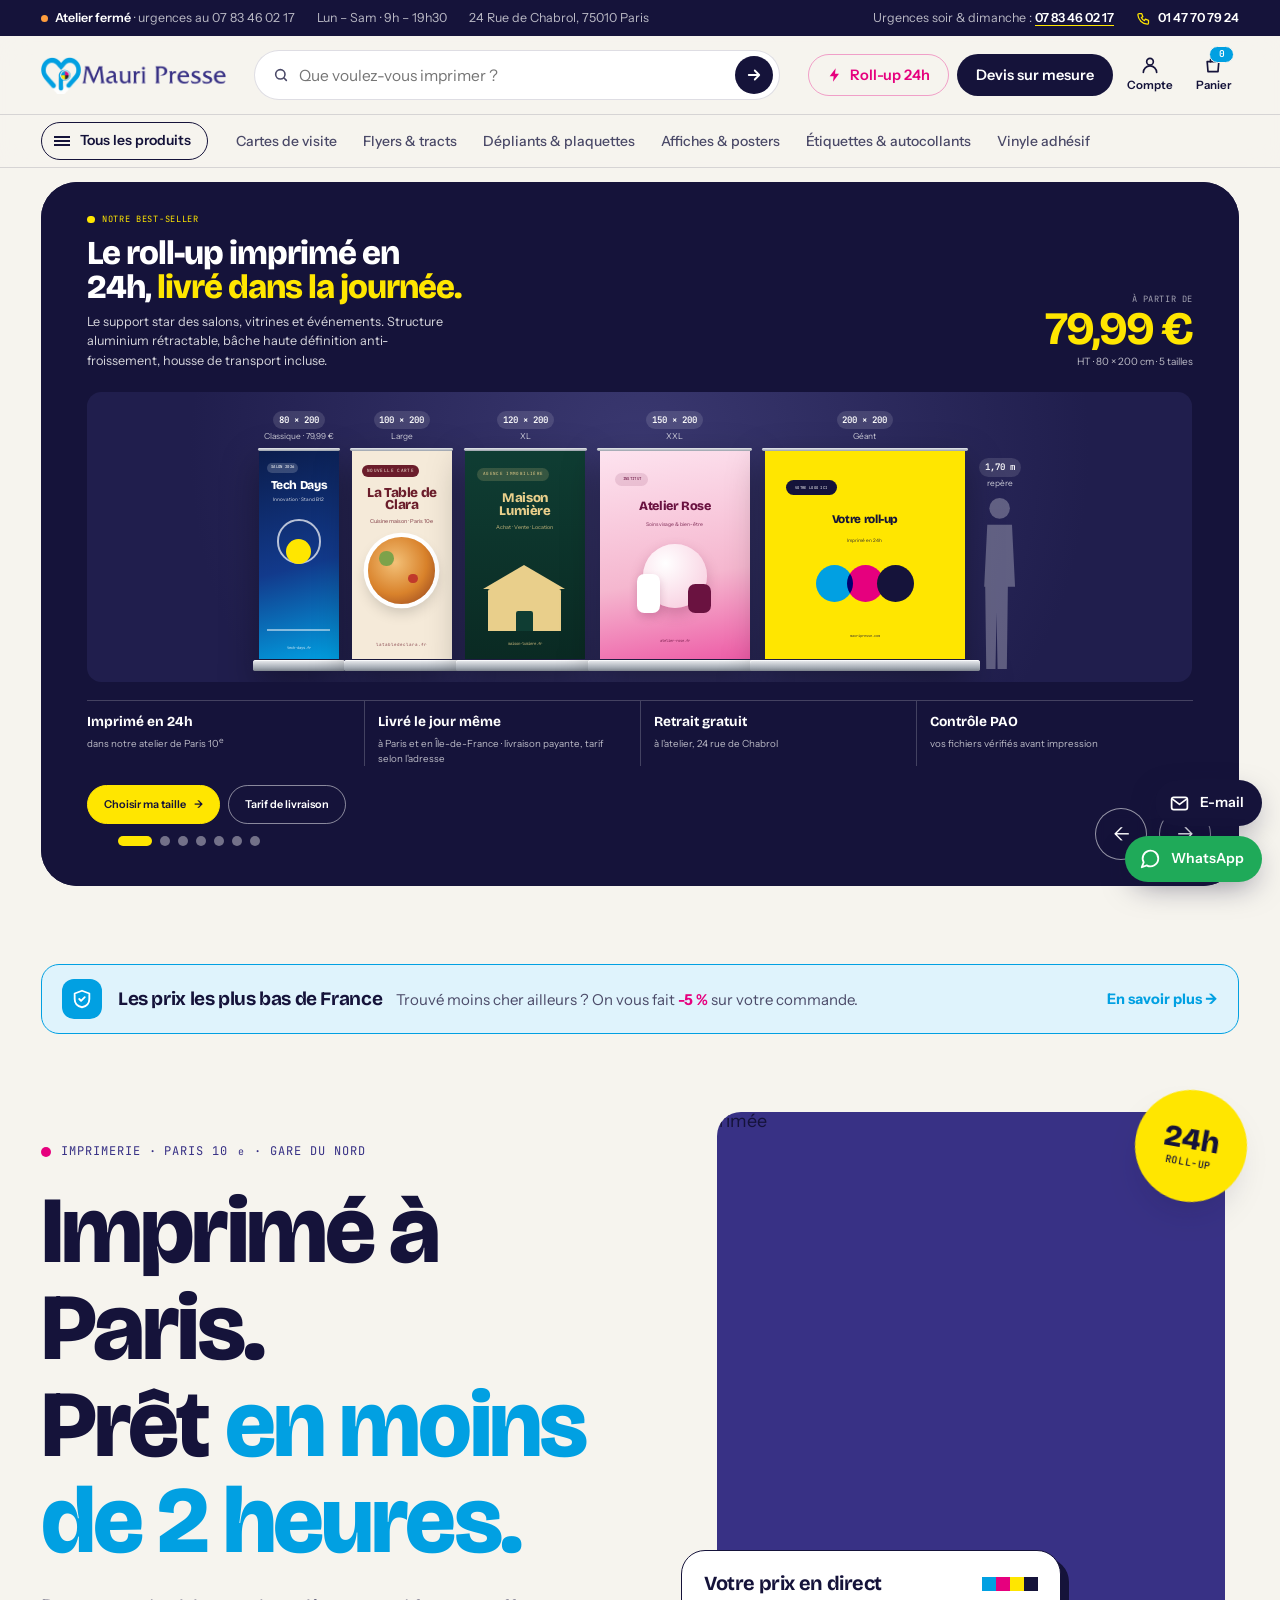
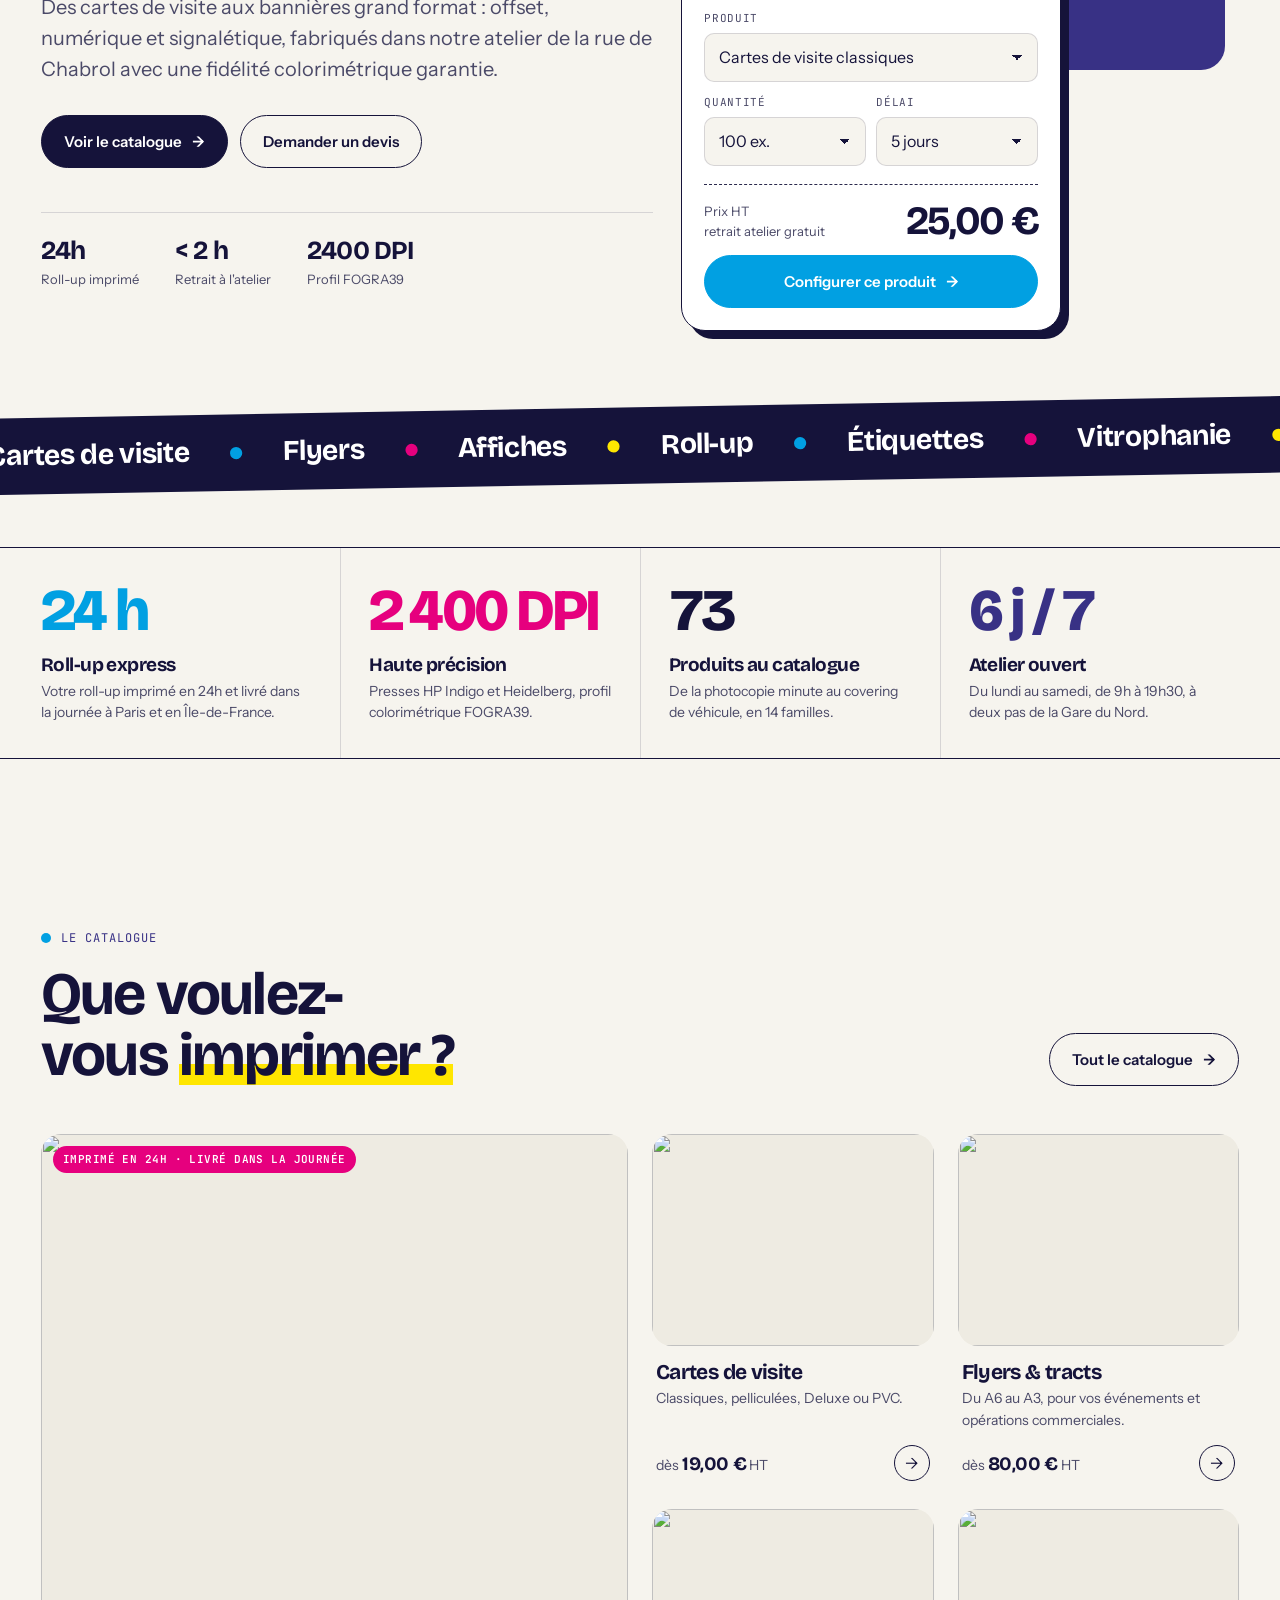
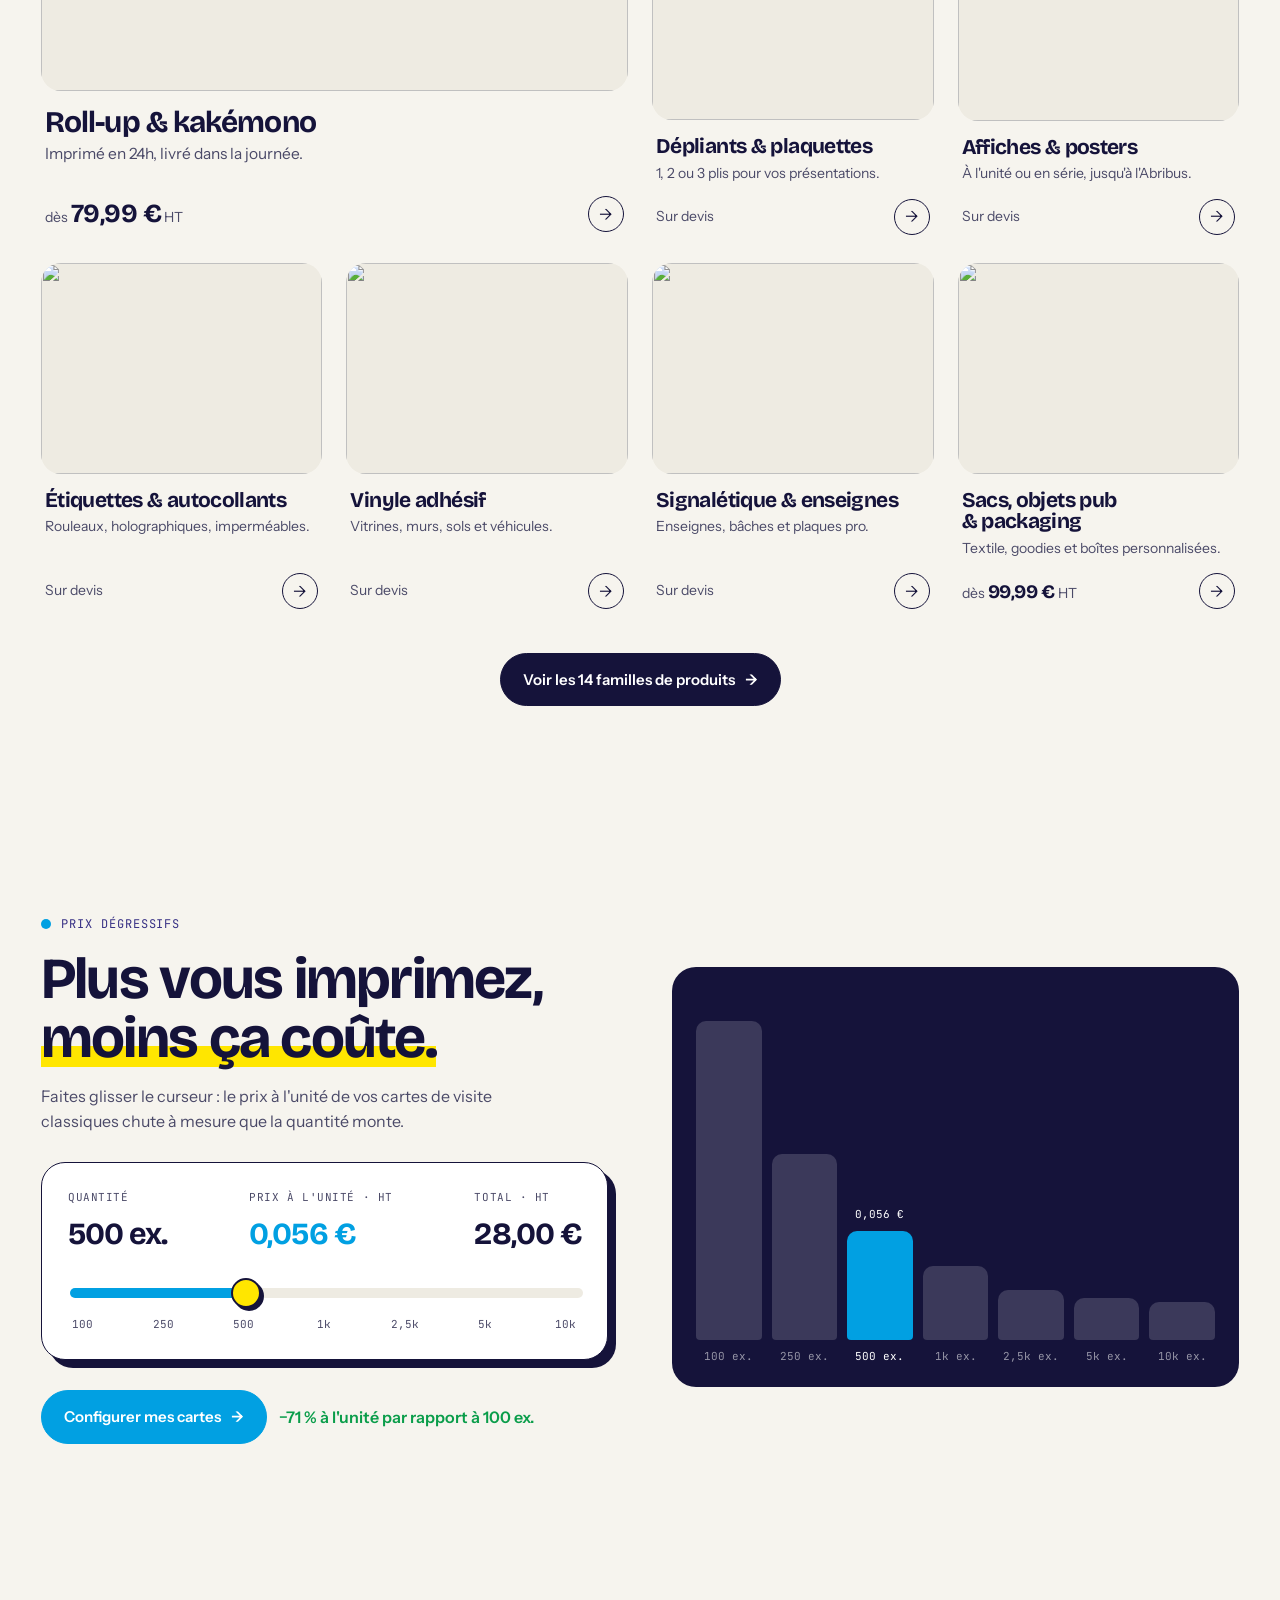
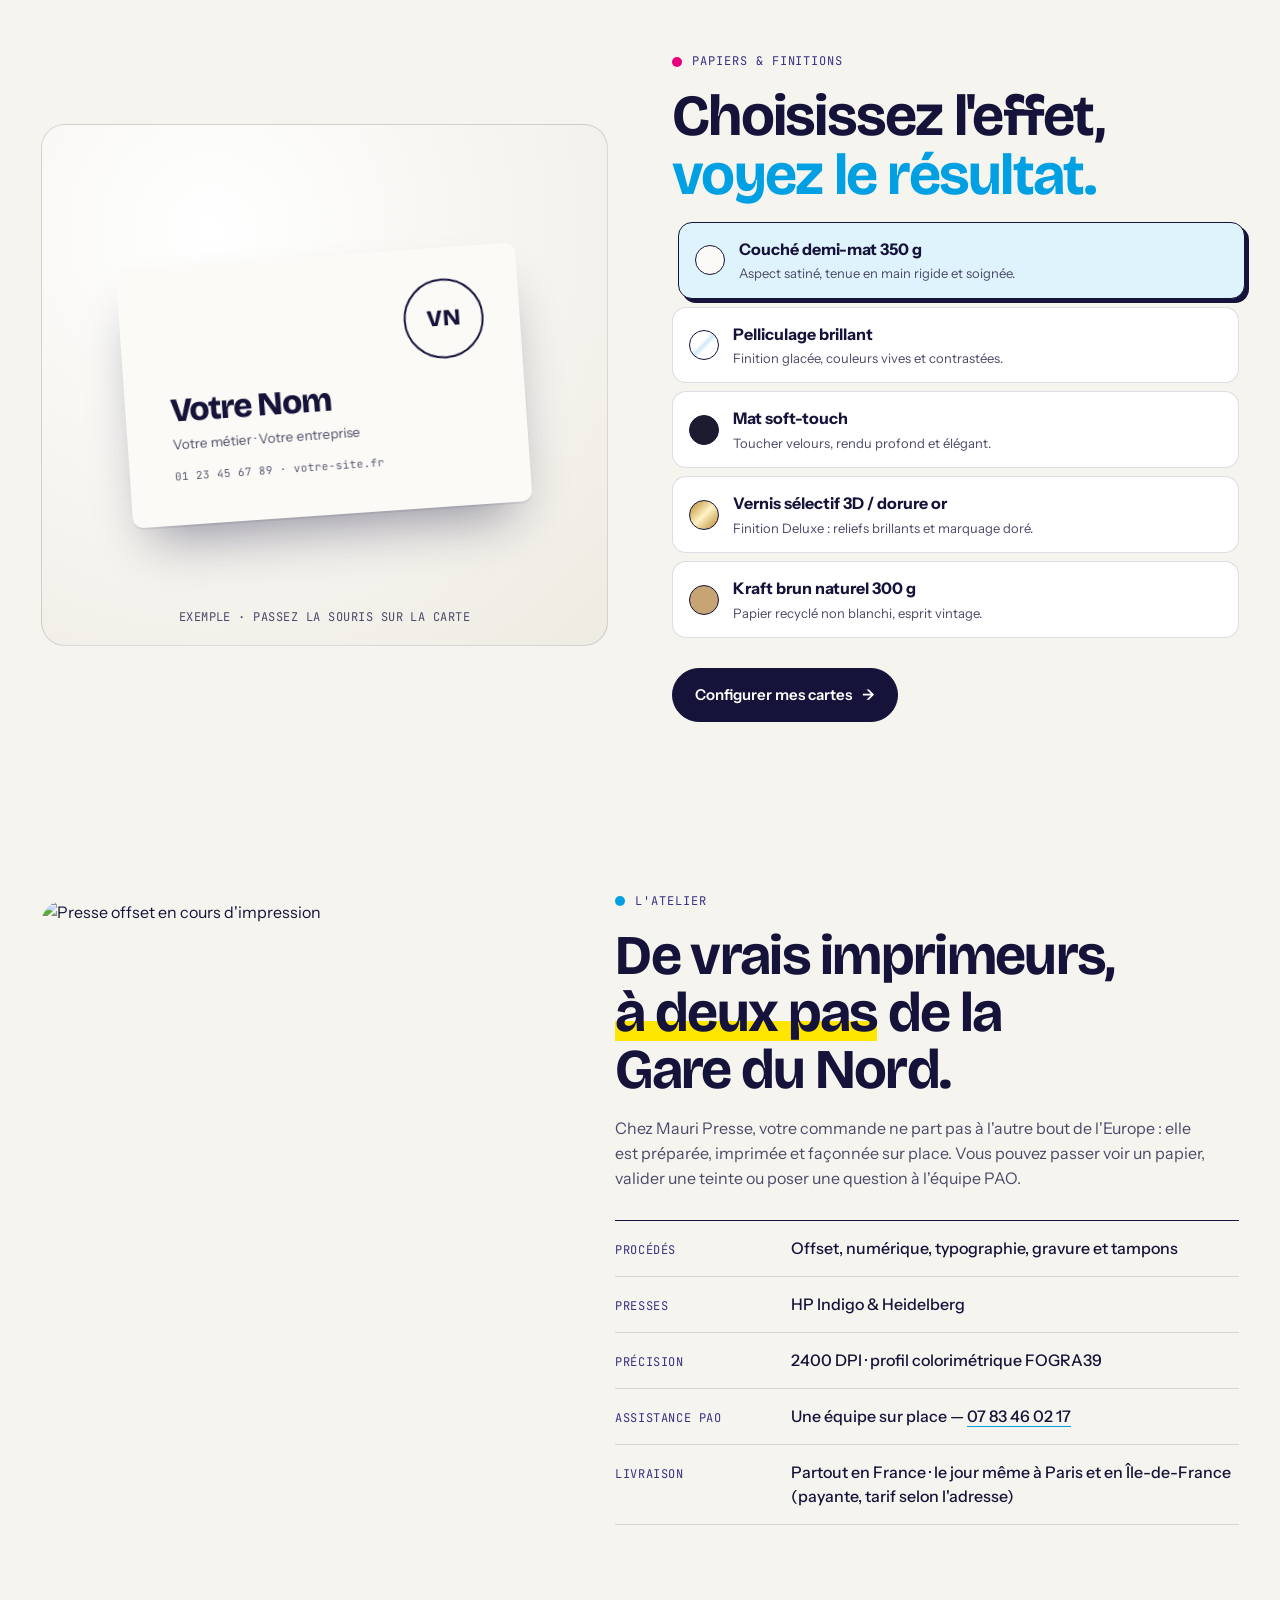
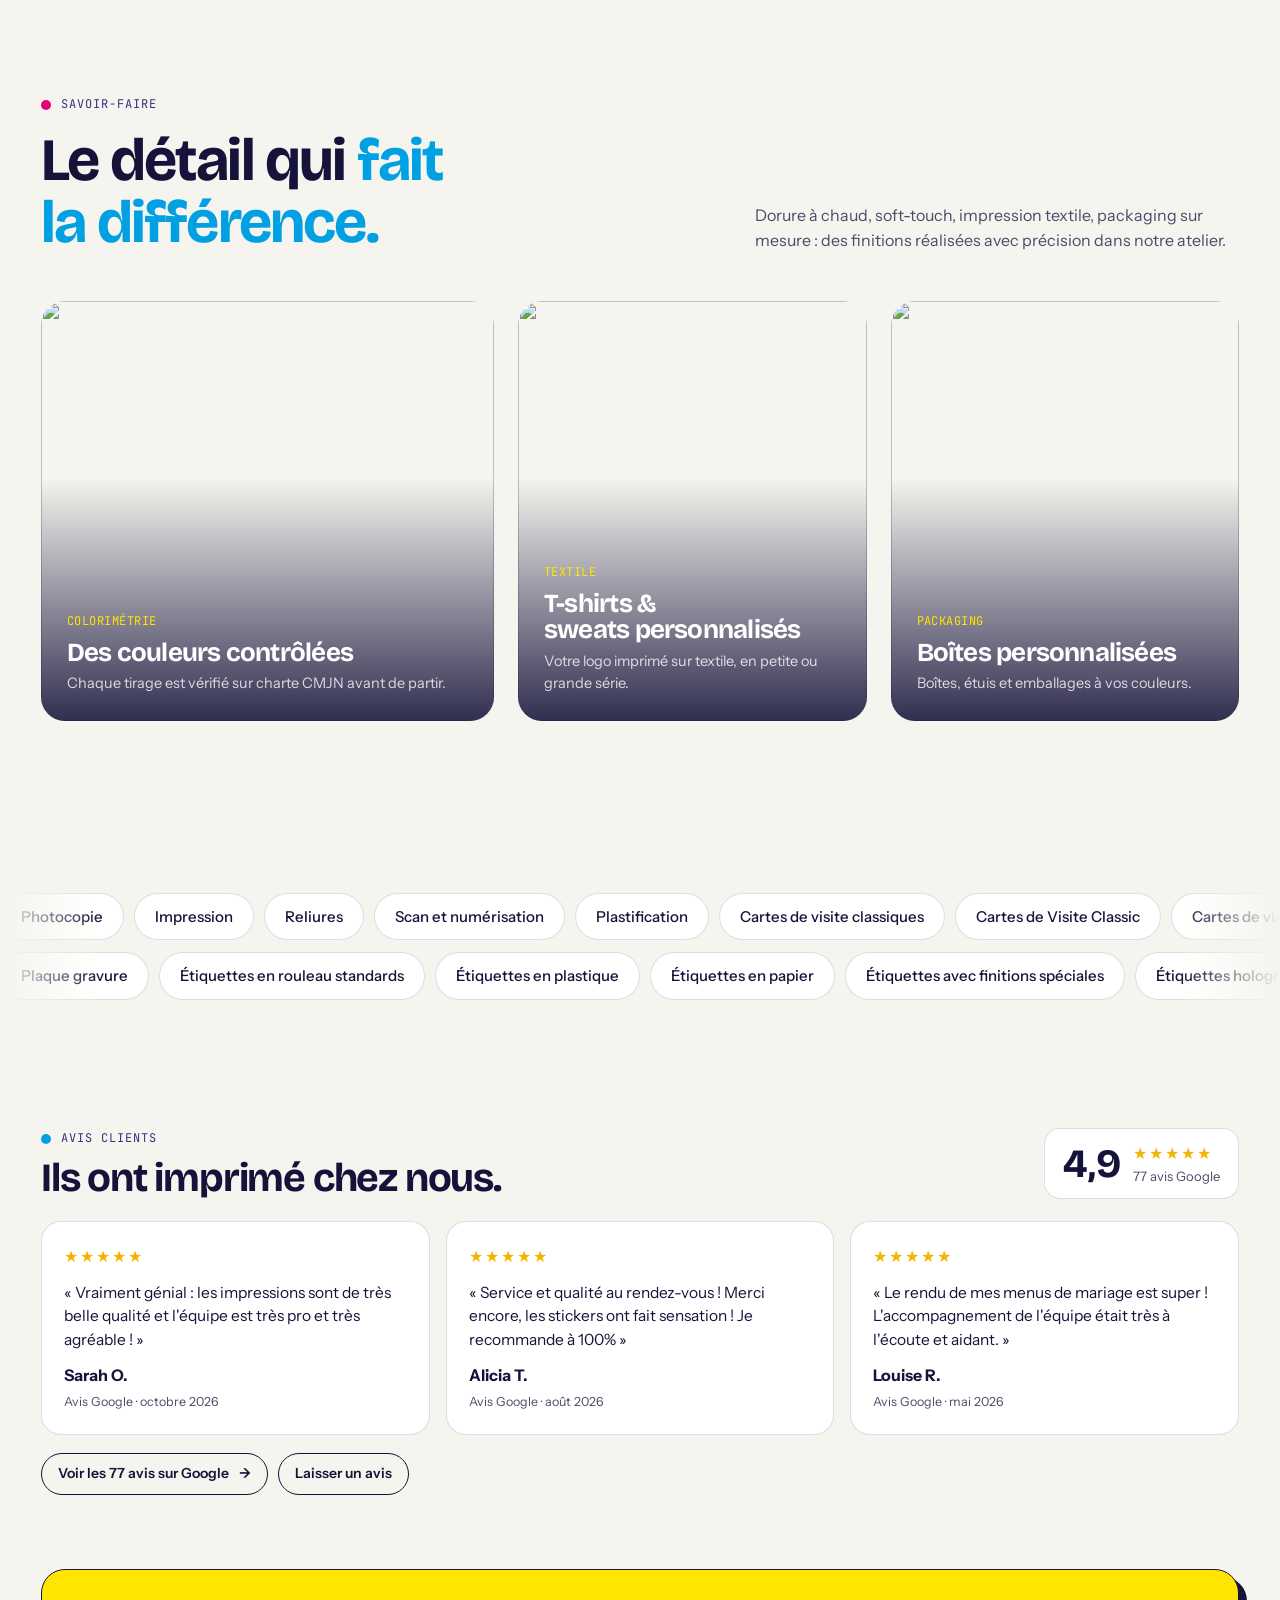
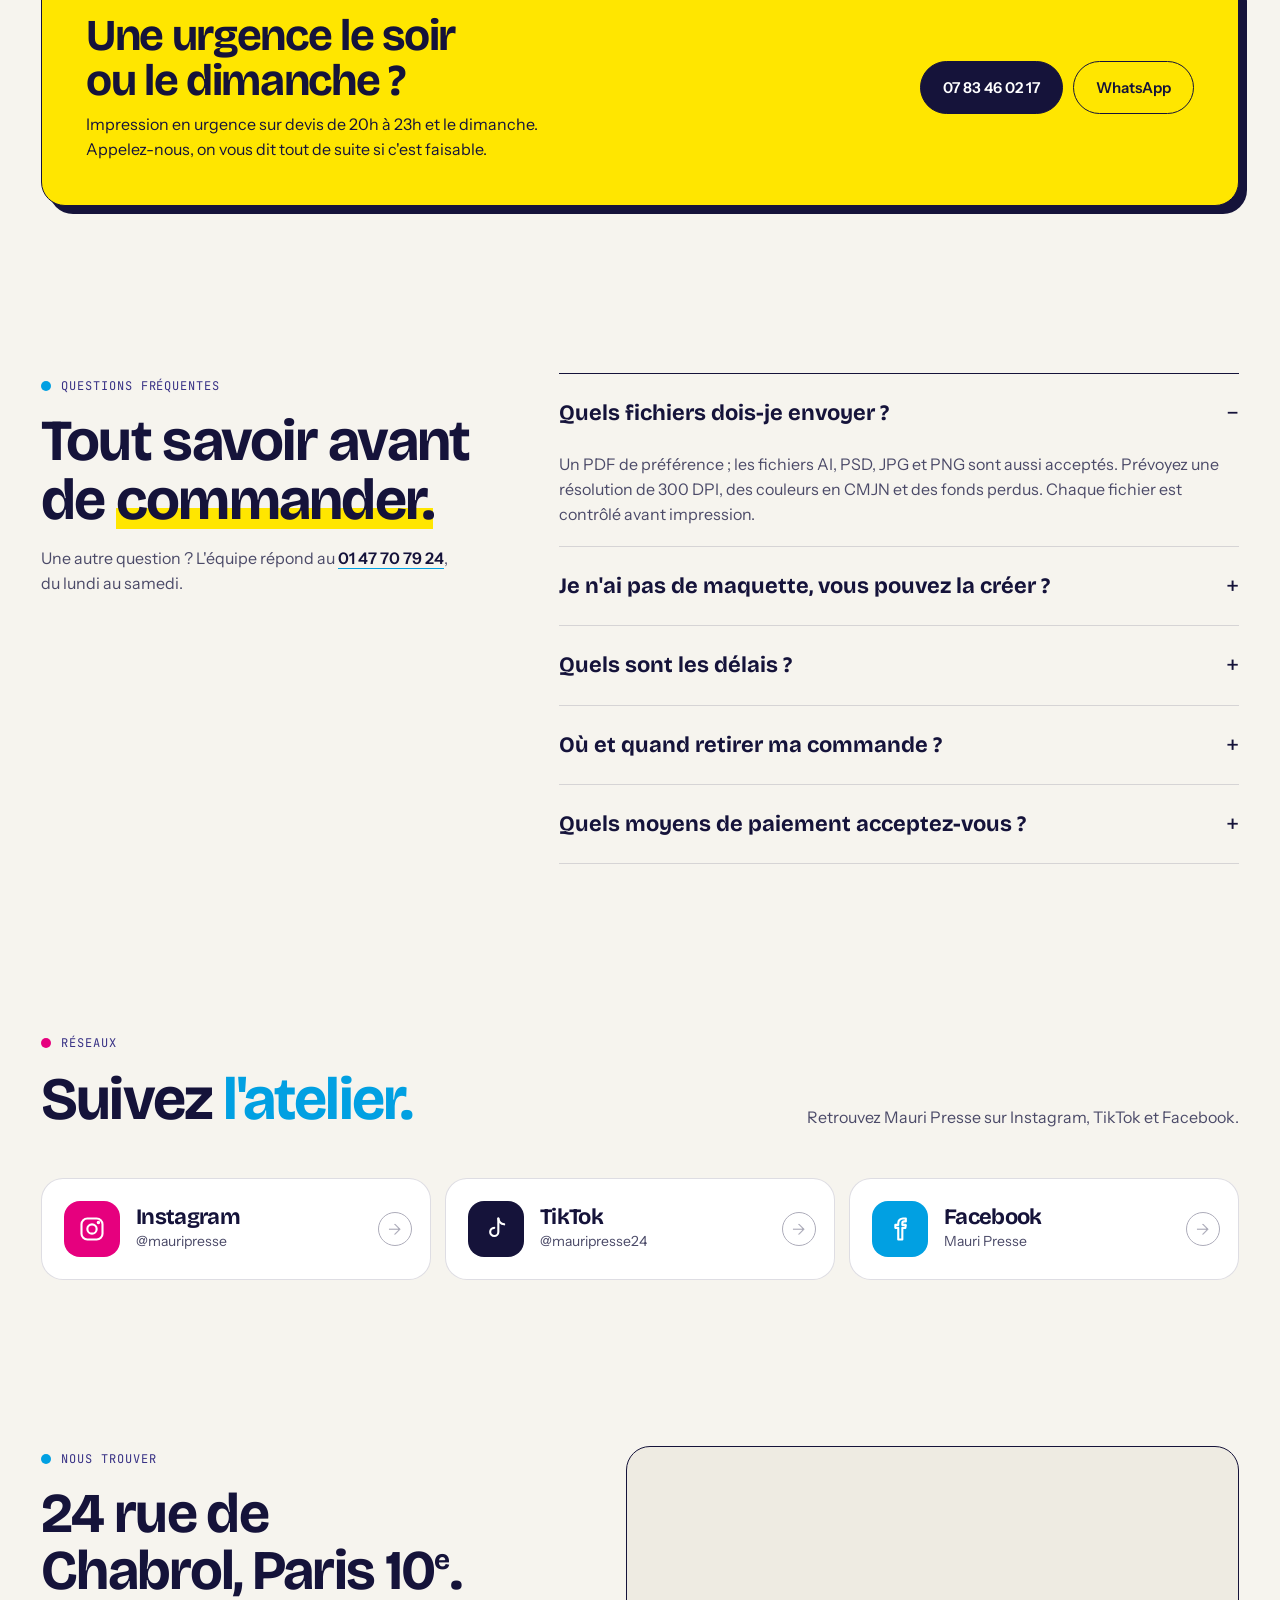
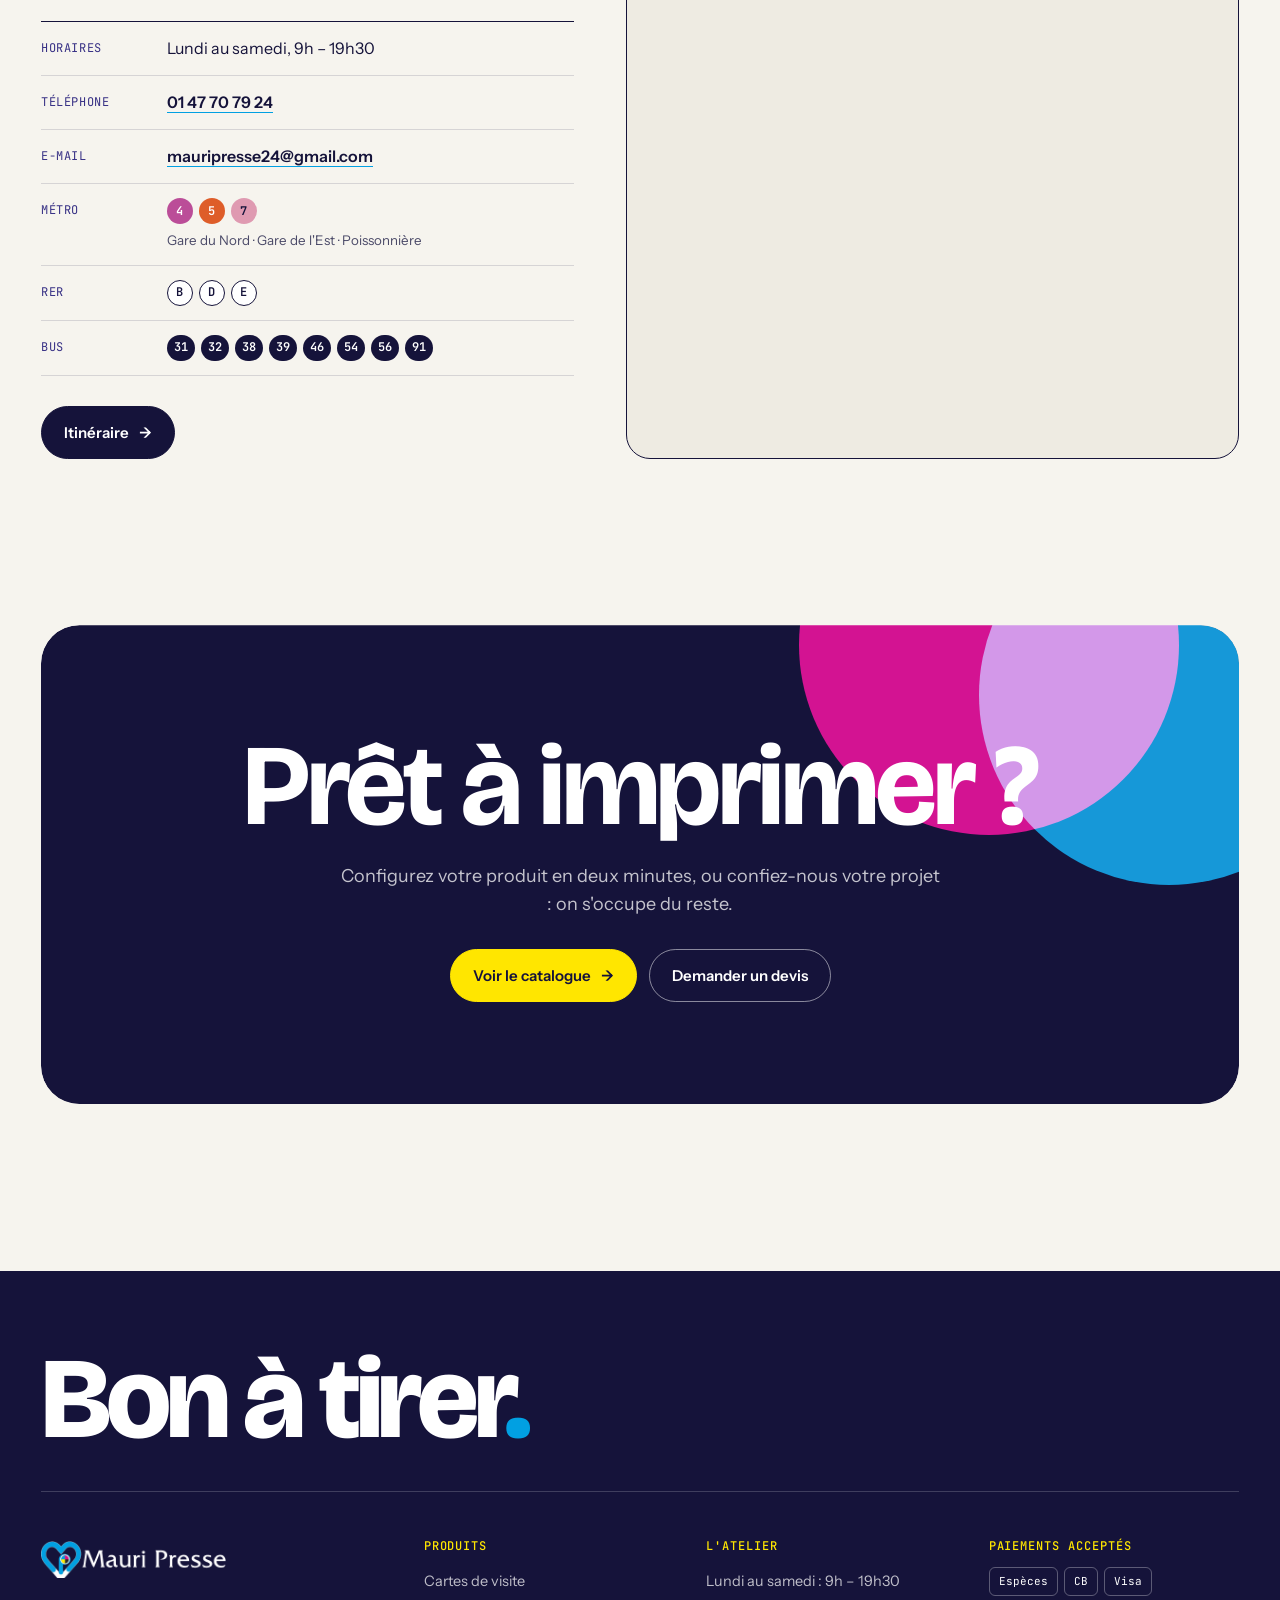
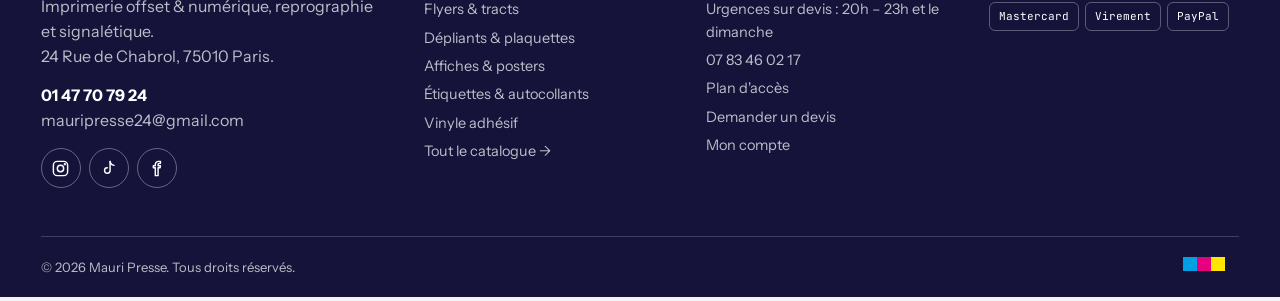
==== commit 8052f395: "Mise à jour du site (24/11/2026 14:51)" ====
--- a/index.html
+++ b/index.html
@@ -9,12 +9,12 @@
 <link rel="preconnect" href="https://fonts.googleapis.com">
 <link rel="preconnect" href="https://fonts.gstatic.com" crossorigin>
 <link href="https://fonts.googleapis.com/css2?family=Bricolage+Grotesque:opsz,wght@12..96,500;12..96,700;12..96,800&family=Instrument+Sans:wght@400;500;600;700&family=JetBrains+Mono:wght@400;500;600&display=swap" rel="stylesheet">
-<link rel="stylesheet" href="assets/style.css?v=202611241414">
+<link rel="stylesheet" href="assets/style.css?v=202611241451">
 </head>
 <body>
 <div id="site-header"></div>
-<script src="assets/data.js?v=202611241414"></script>
-<script src="assets/app.js?v=202611241414"></script>
+<script src="assets/data.js?v=202611241451"></script>
+<script src="assets/app.js?v=202611241451"></script>
 
 <main>
 <!-- GRAND CARROUSEL -->
@@ -86,7 +86,7 @@
         <h2>Vos flyers du A6 au A3, <em>imprimés à Paris.</em></h2>
         <p class="rusec__lead">Pour vos ouvertures, événements et opérations commerciales. Papier brillant ou mat, recto ou recto/verso, retrait le jour même.</p>
       </div>
-      <div class="rusec__price"><small>À partir de</small><b>36,27 €</b><span>HT · 100 flyers</span></div>
+      <div class="rusec__price"><small>À partir de</small><b>80,00 €</b><span>HT · 250 flyers</span></div>
     </div>
     <div class="rusec__line is-fly" data-flyers-line></div>
     <div class="hero__cta"><a class="btn btn--yellow" href="format.html?p=flyers">Choisir mon format <span class="arrow">→</span></a><a class="btn btn--light" href="categorie.html?c=flyers-tracts">Voir les flyers</a></div>
@@ -382,7 +382,7 @@
 /* Catalogue de l'accueil : huit familles, une photo et un prix chacune */
 (() => {
   const SHOW = ["roll-up-kakemono", "cartes-de-visite", "flyers-tracts", "depliants-plaquettes", "affiche-poster", "etiquettes-autocollants", "vinyle-adhesif", "signaletique-enseignes", "objets-packaging"];
-  const FROM = { "cartes-de-visite": fromPrice("classic"), "flyers-tracts": 36.27, "roll-up-kakemono": 79.99, "objets-packaging": 99.99 }; /* prix « dès » du site officiel */
+  const FROM = { "cartes-de-visite": fromPrice("classic"), "flyers-tracts": 80, "roll-up-kakemono": 79.99, "objets-packaging": 99.99 }; /* prix « dès » du site officiel */
   document.getElementById("cats").innerHTML = SHOW.map((id, i) => {
     const c = CATS.find((x) => x.id === id), k = FROM[id];
     return `<a class="shopcard${i === 0 ? " shopcard--big" : ""}${i >= 7 ? " shopcard--extra" : ""}" href="categorie.html?c=${id}">
@@ -497,6 +497,6 @@
   fill(); update();
 })();
 </script>
-<script src="assets/home.js?v=202611241414"></script>
+<script src="assets/home.js?v=202611241451"></script>
 </body>
 </html>
--- a/assets/style.css
+++ b/assets/style.css
@@ -2321,3 +2321,5 @@
 .paysum div { display: flex; justify-content: space-between; padding: 3px 0; font-size: 14.5px; }
 .paysum__ttc { margin-top: 8px; padding-top: 10px !important; border-top: 1.5px solid var(--ink); align-items: baseline; }
 .paysum__ttc b { font-family: var(--display); font-size: 30px; }
+.pgrid__note { display: block; margin-top: 7px; font-size: 10.5px; line-height: 1.35; color: rgba(255,255,255,.75); font-family: var(--body); }
+.recap__date small { display: block; margin-top: 4px; font-size: 12px; color: var(--ink-soft); }
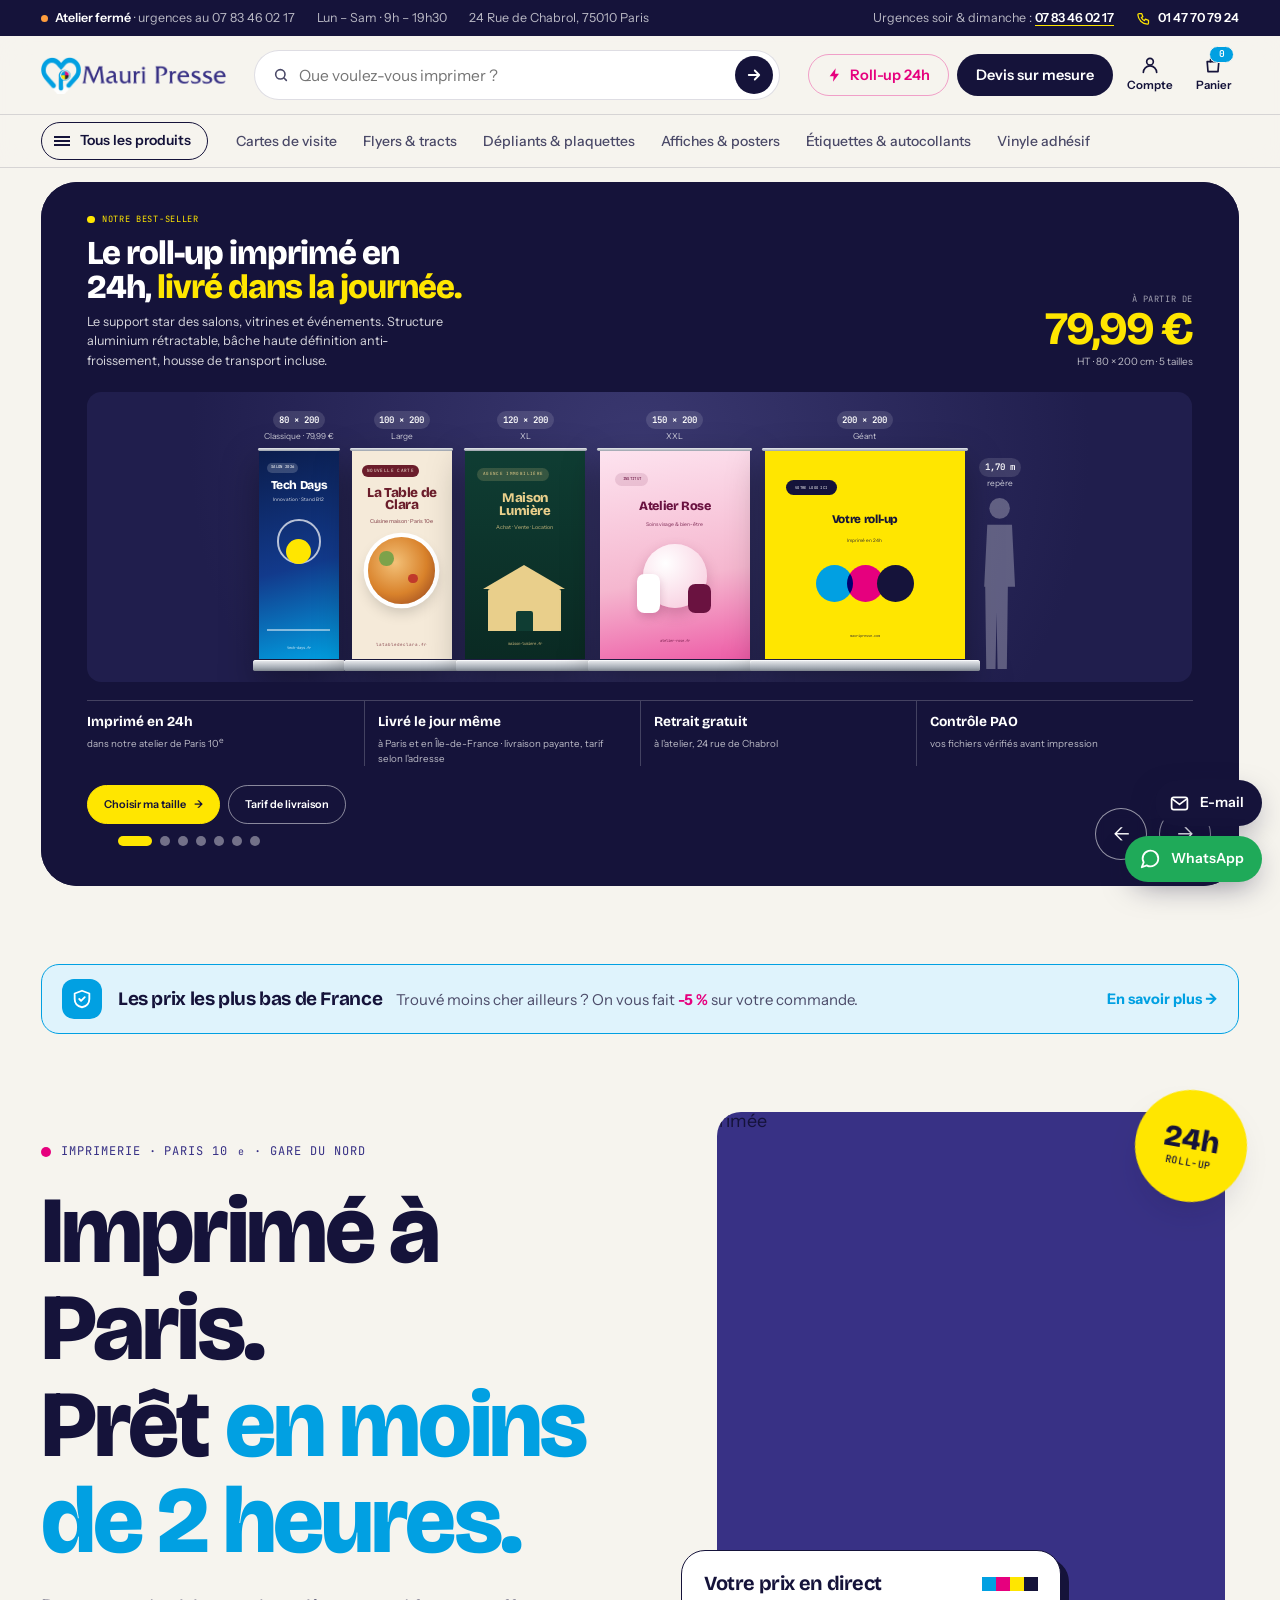
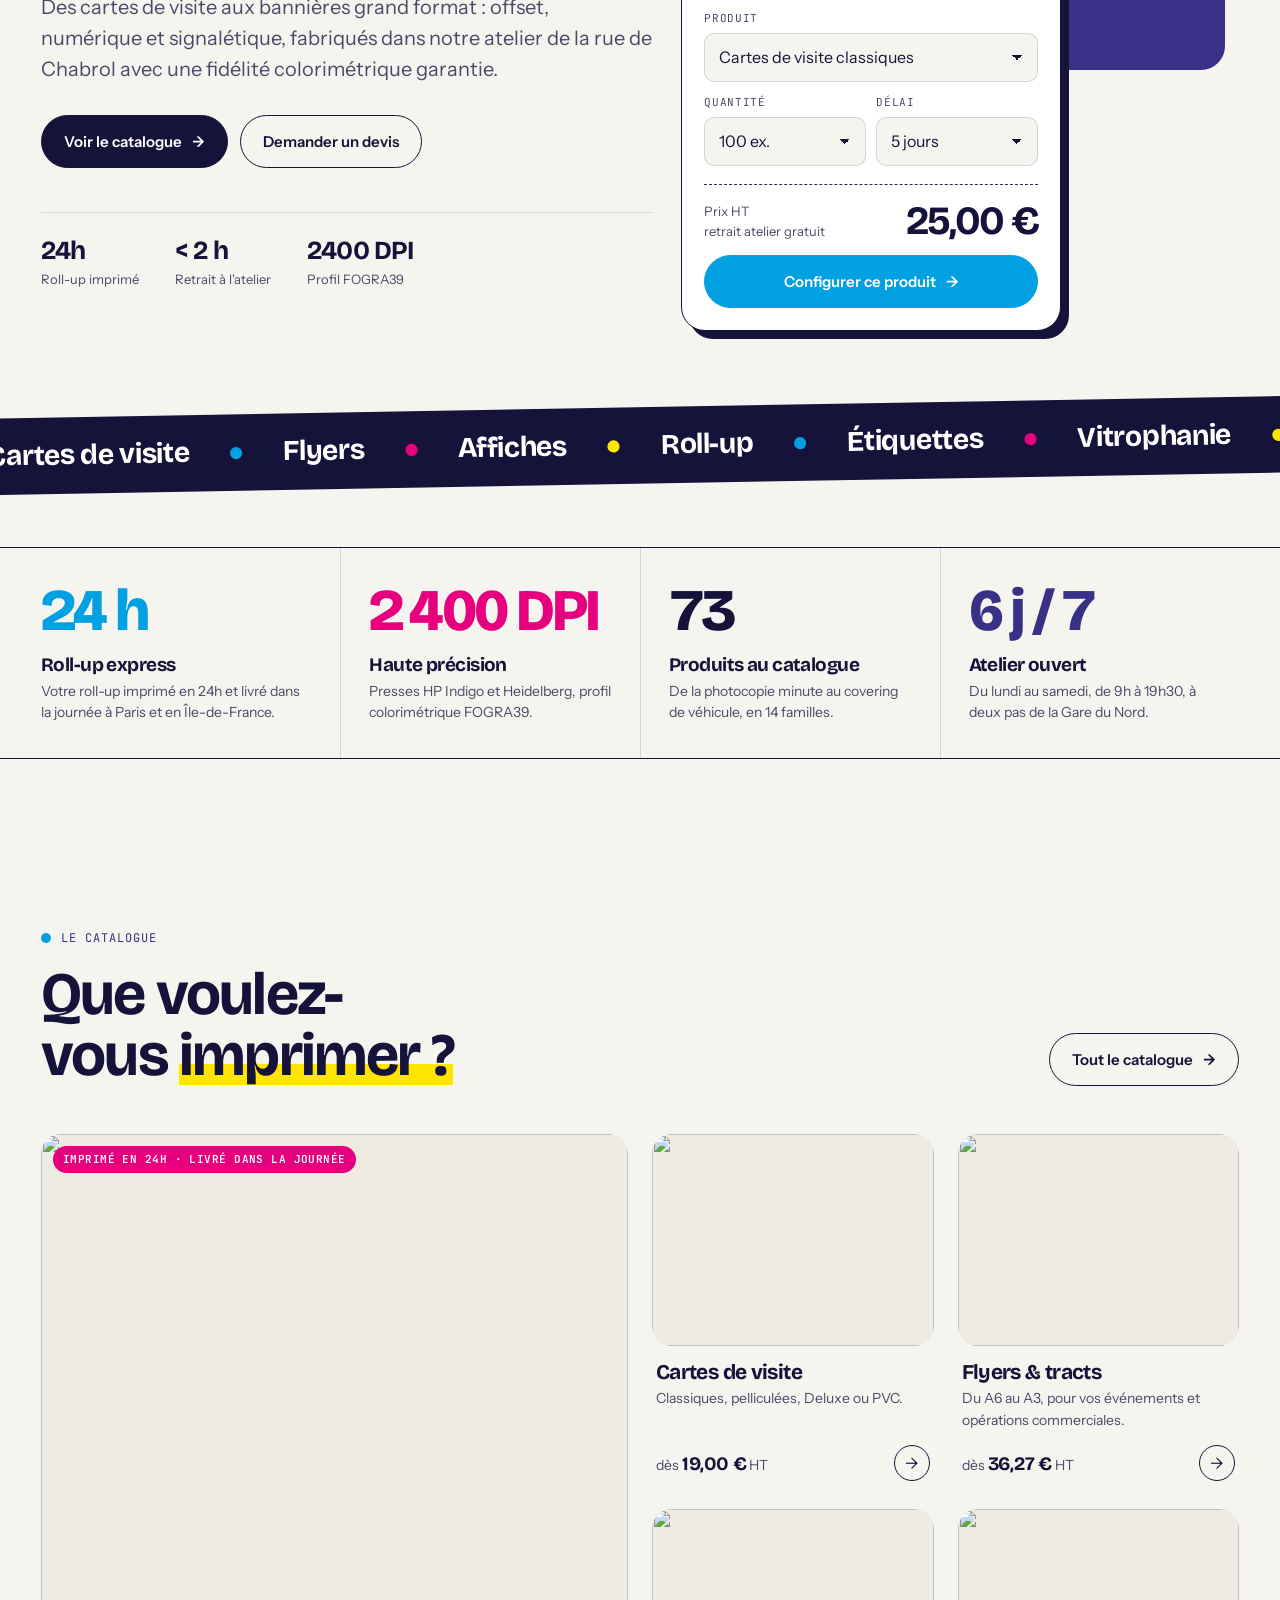
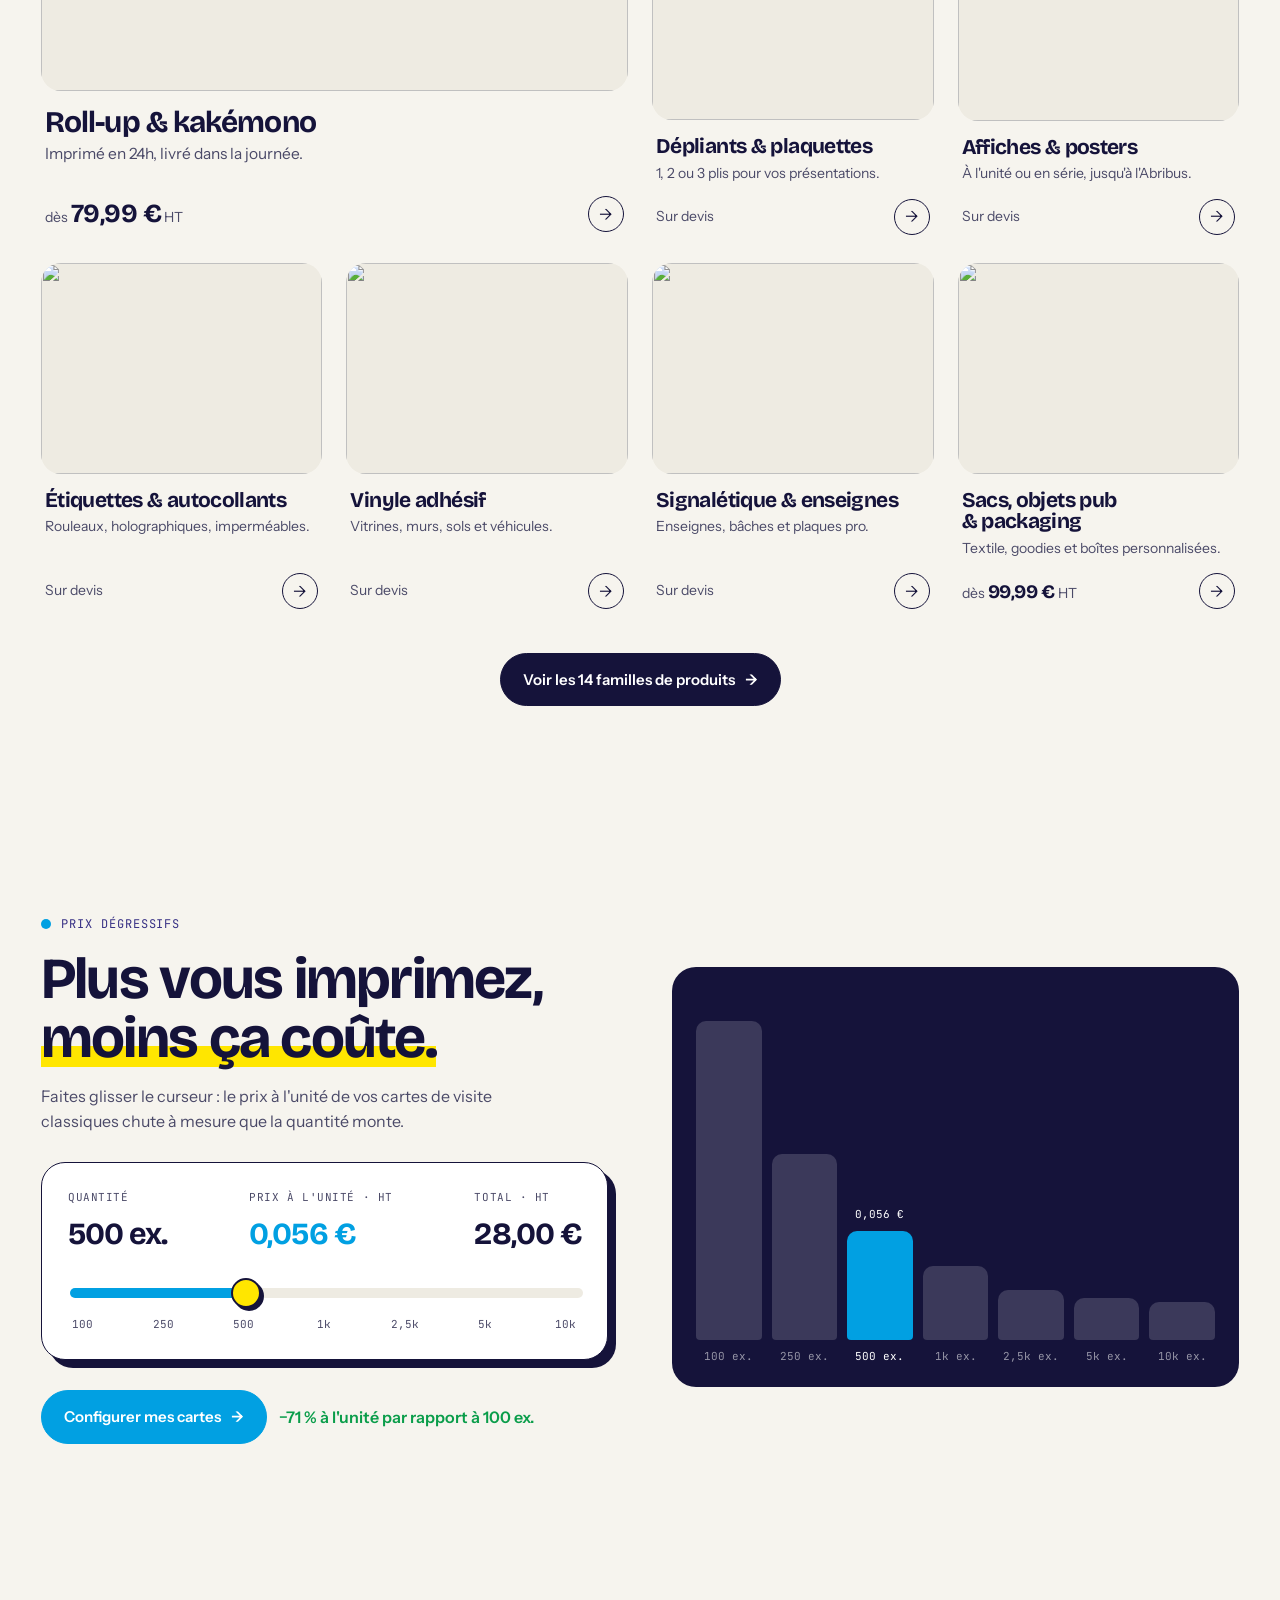
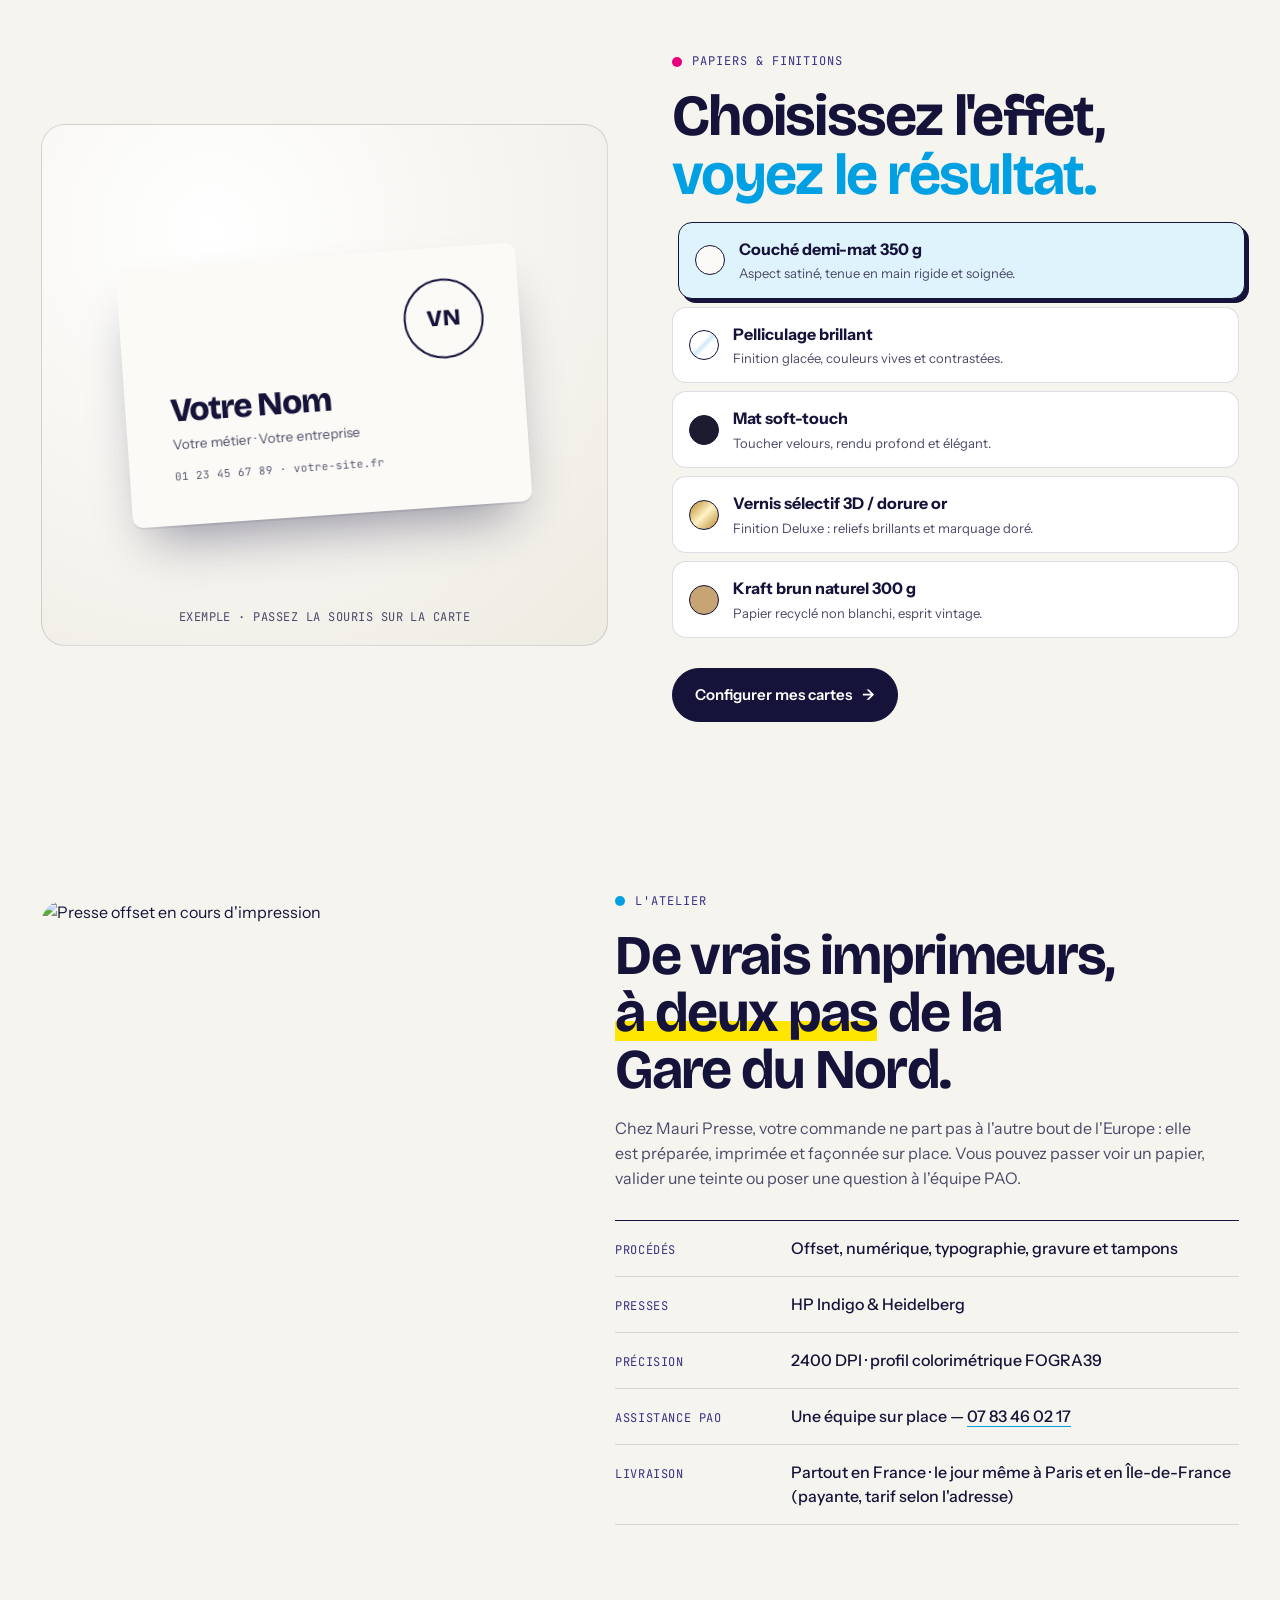
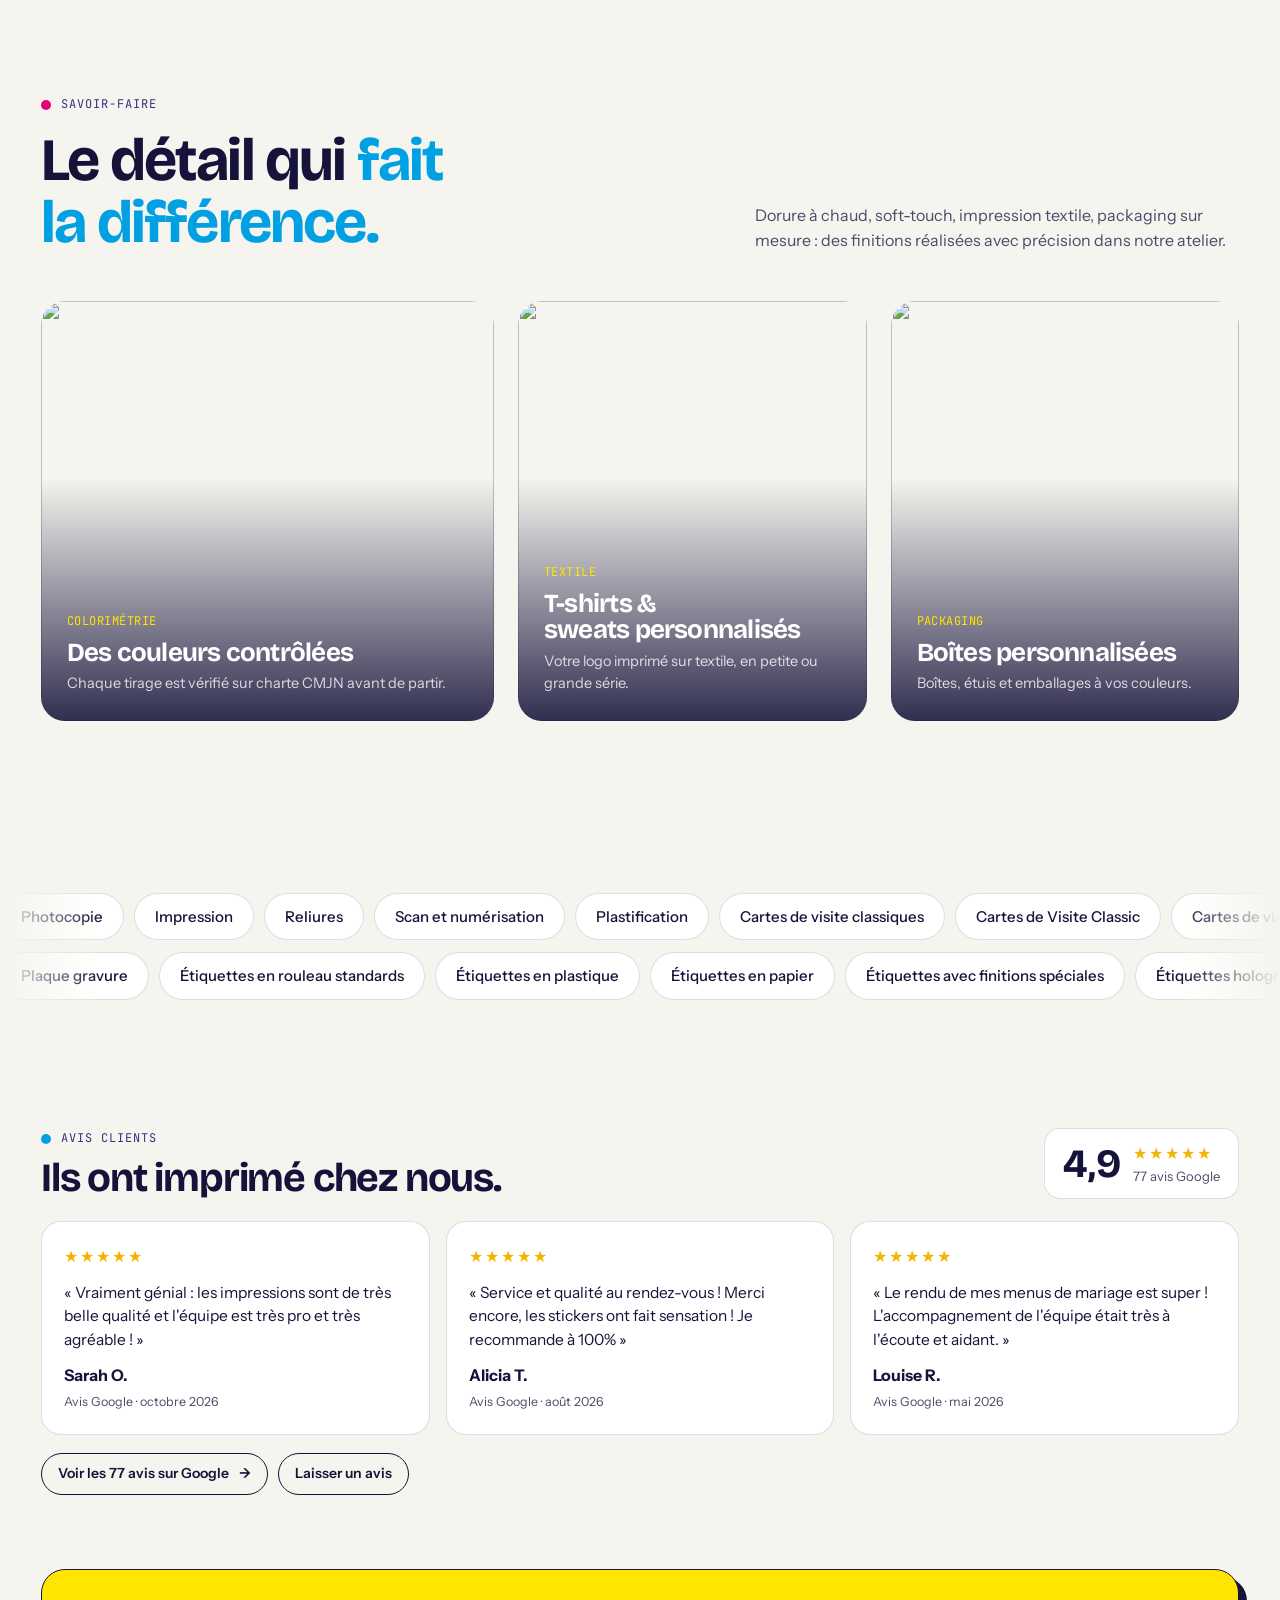
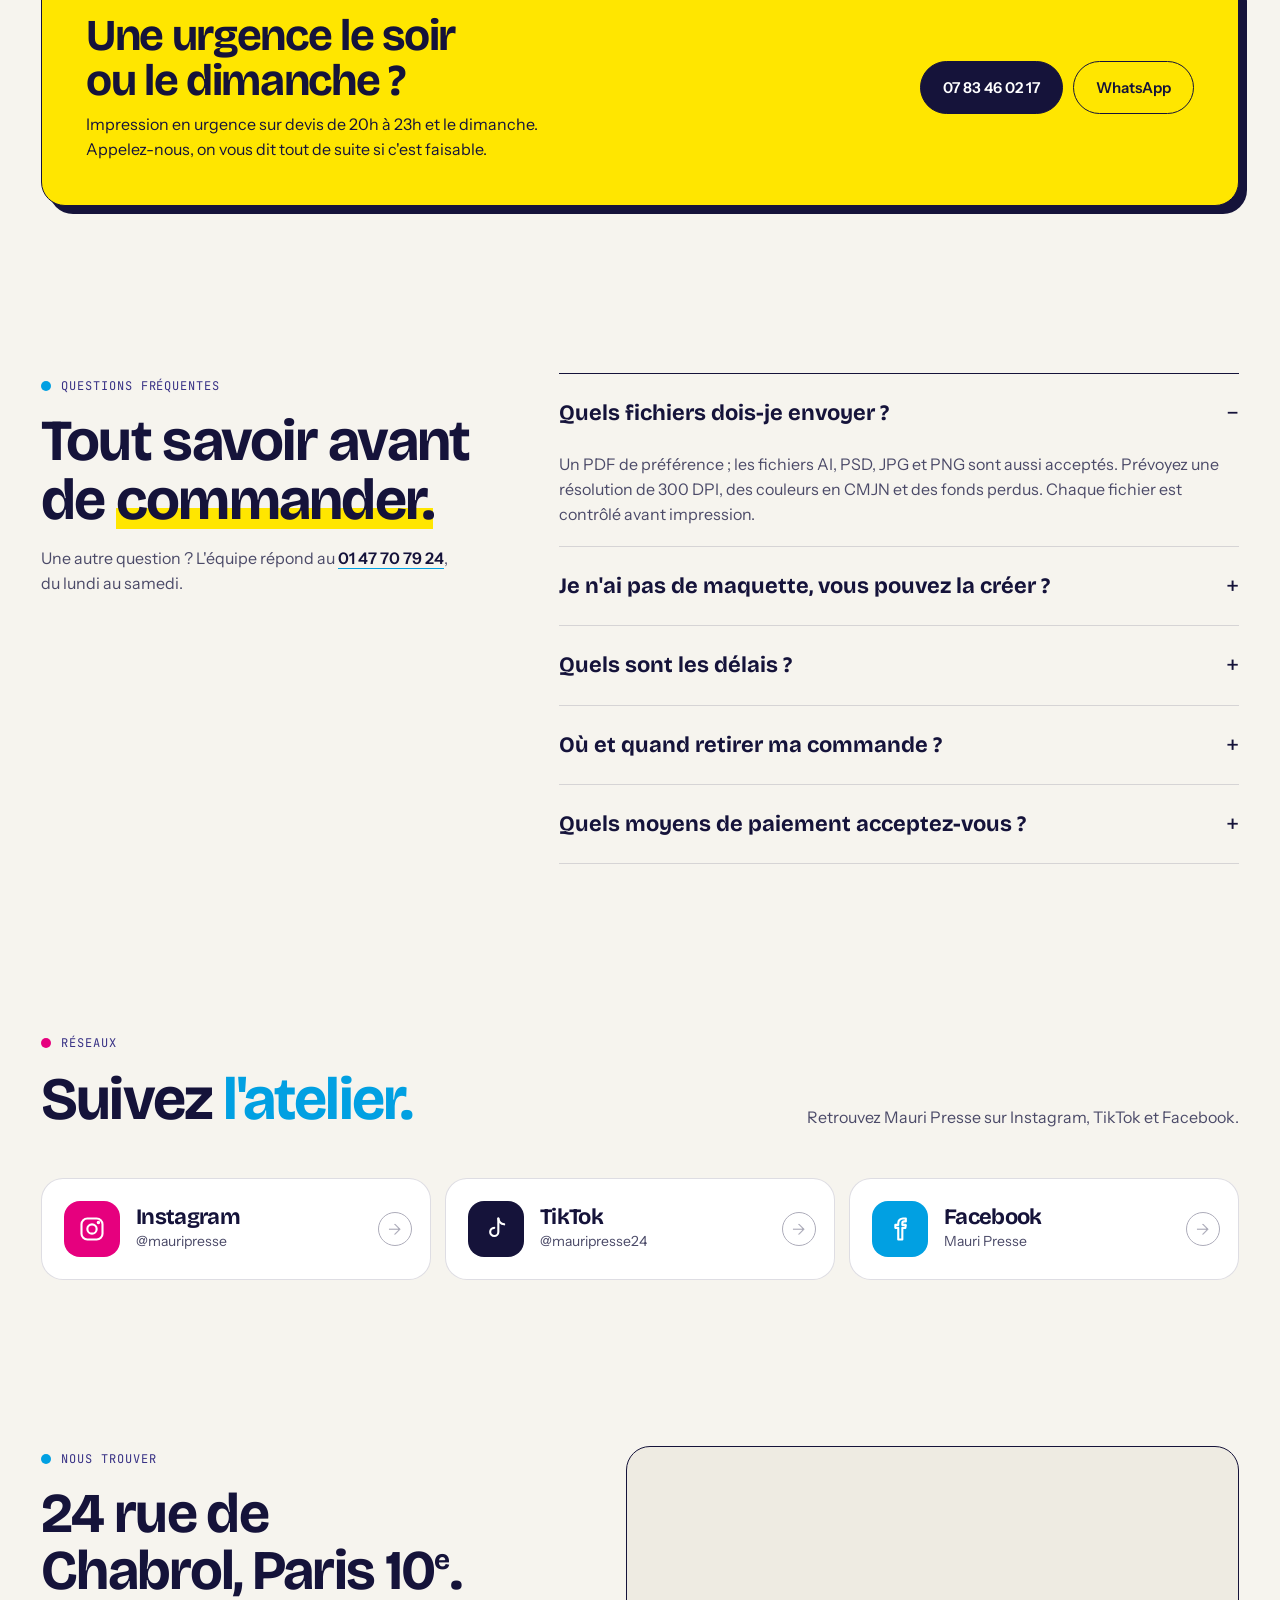
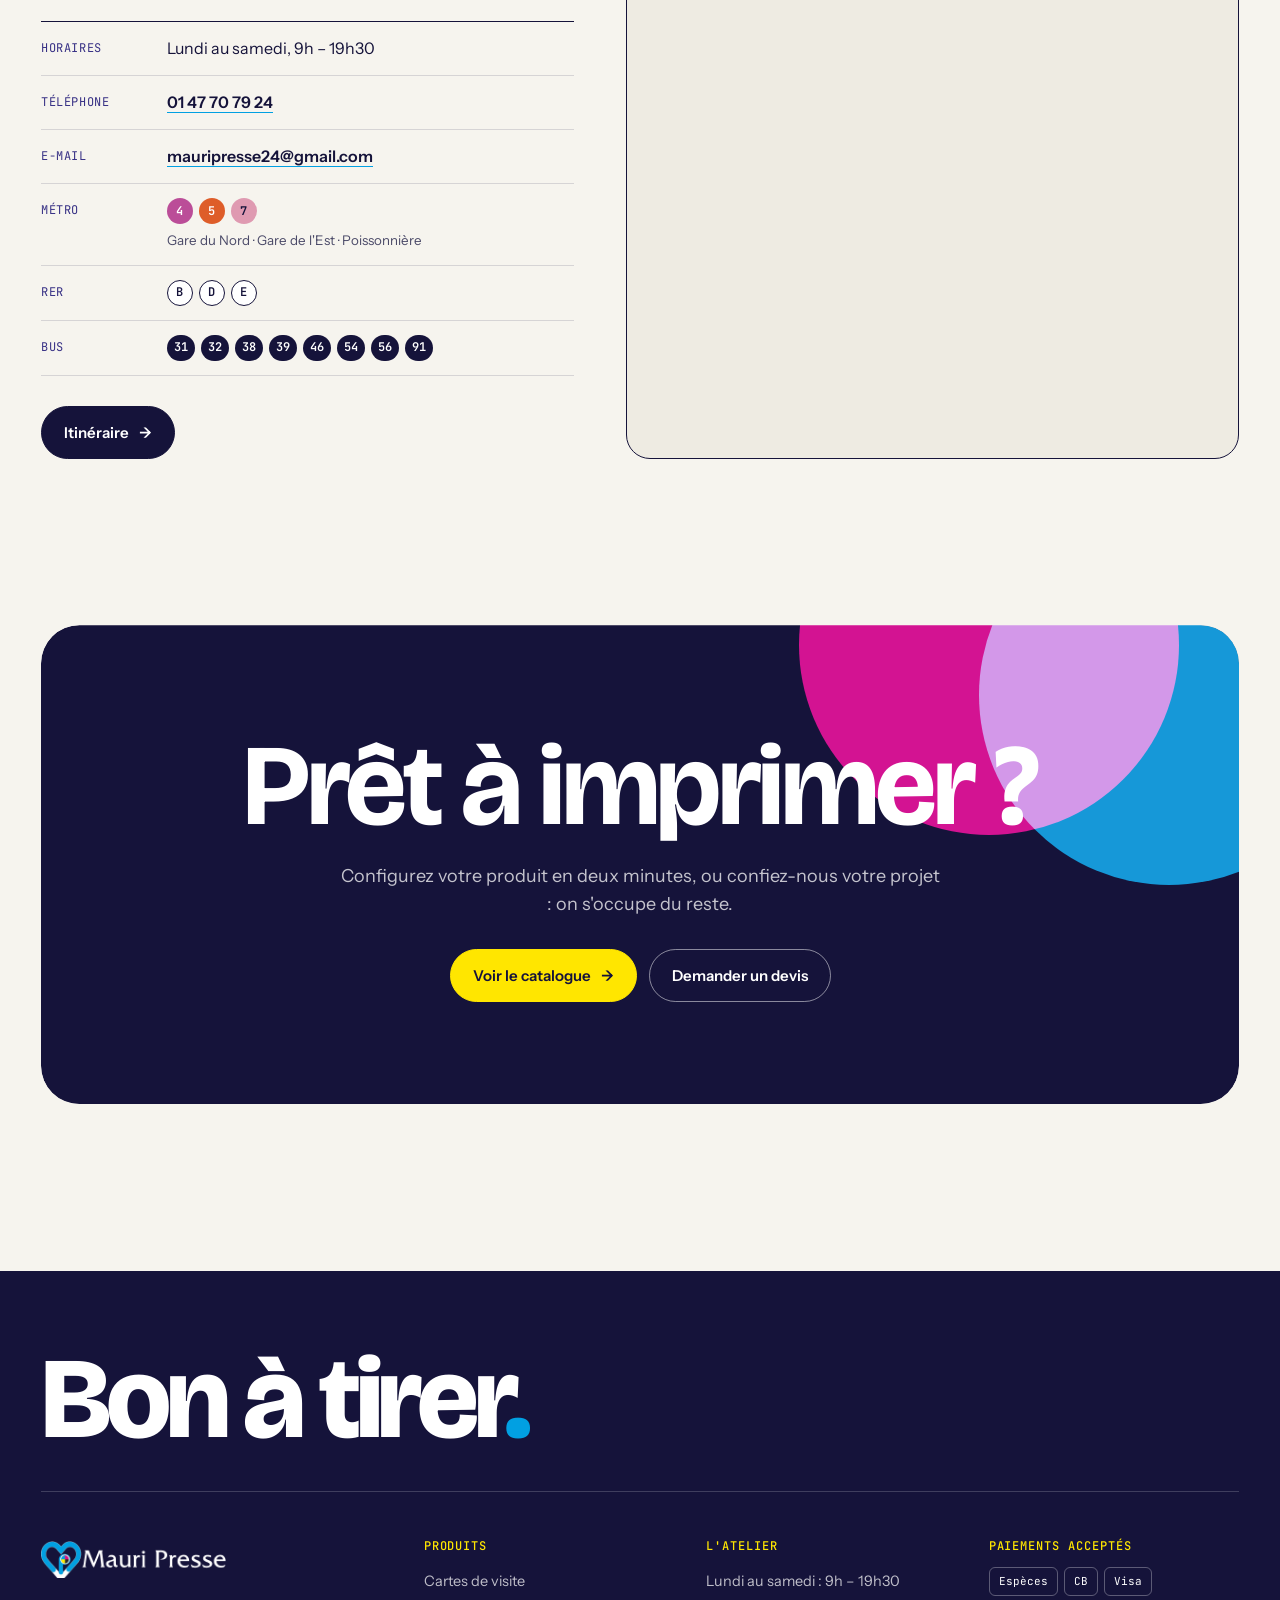
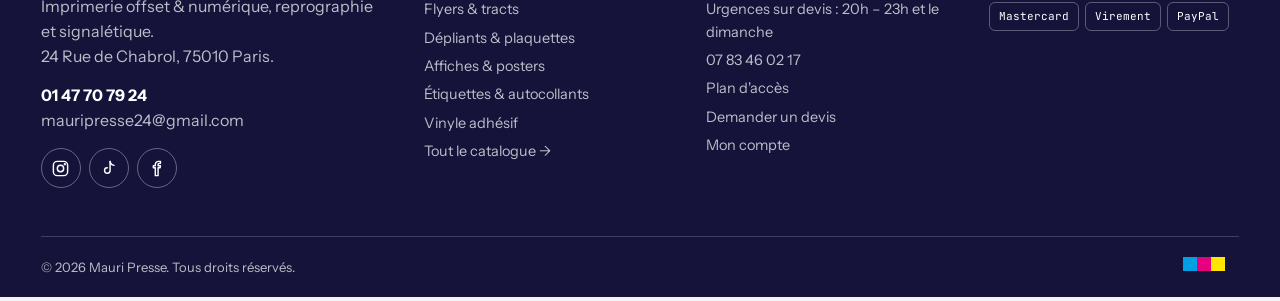
==== commit dacf00be: "Mise à jour du site (24/11/2026 14:56)" ====
--- a/index.html
+++ b/index.html
@@ -9,12 +9,12 @@
 <link rel="preconnect" href="https://fonts.googleapis.com">
 <link rel="preconnect" href="https://fonts.gstatic.com" crossorigin>
 <link href="https://fonts.googleapis.com/css2?family=Bricolage+Grotesque:opsz,wght@12..96,500;12..96,700;12..96,800&family=Instrument+Sans:wght@400;500;600;700&family=JetBrains+Mono:wght@400;500;600&display=swap" rel="stylesheet">
-<link rel="stylesheet" href="assets/style.css?v=202611241451">
+<link rel="stylesheet" href="assets/style.css?v=202611241456">
 </head>
 <body>
 <div id="site-header"></div>
-<script src="assets/data.js?v=202611241451"></script>
-<script src="assets/app.js?v=202611241451"></script>
+<script src="assets/data.js?v=202611241456"></script>
+<script src="assets/app.js?v=202611241456"></script>
 
 <main>
 <!-- GRAND CARROUSEL -->
@@ -86,7 +86,7 @@
         <h2>Vos flyers du A6 au A3, <em>imprimés à Paris.</em></h2>
         <p class="rusec__lead">Pour vos ouvertures, événements et opérations commerciales. Papier brillant ou mat, recto ou recto/verso, retrait le jour même.</p>
       </div>
-      <div class="rusec__price"><small>À partir de</small><b>80,00 €</b><span>HT · 250 flyers</span></div>
+      <div class="rusec__price"><small>À partir de</small><b>36,27 €</b><span>HT · 100 flyers</span></div>
     </div>
     <div class="rusec__line is-fly" data-flyers-line></div>
     <div class="hero__cta"><a class="btn btn--yellow" href="format.html?p=flyers">Choisir mon format <span class="arrow">→</span></a><a class="btn btn--light" href="categorie.html?c=flyers-tracts">Voir les flyers</a></div>
@@ -382,7 +382,7 @@
 /* Catalogue de l'accueil : huit familles, une photo et un prix chacune */
 (() => {
   const SHOW = ["roll-up-kakemono", "cartes-de-visite", "flyers-tracts", "depliants-plaquettes", "affiche-poster", "etiquettes-autocollants", "vinyle-adhesif", "signaletique-enseignes", "objets-packaging"];
-  const FROM = { "cartes-de-visite": fromPrice("classic"), "flyers-tracts": 80, "roll-up-kakemono": 79.99, "objets-packaging": 99.99 }; /* prix « dès » du site officiel */
+  const FROM = { "cartes-de-visite": fromPrice("classic"), "flyers-tracts": 36.27, "roll-up-kakemono": 79.99, "objets-packaging": 99.99 }; /* prix « dès » du site officiel */
   document.getElementById("cats").innerHTML = SHOW.map((id, i) => {
     const c = CATS.find((x) => x.id === id), k = FROM[id];
     return `<a class="shopcard${i === 0 ? " shopcard--big" : ""}${i >= 7 ? " shopcard--extra" : ""}" href="categorie.html?c=${id}">
@@ -497,6 +497,6 @@
   fill(); update();
 })();
 </script>
-<script src="assets/home.js?v=202611241451"></script>
+<script src="assets/home.js?v=202611241456"></script>
 </body>
 </html>
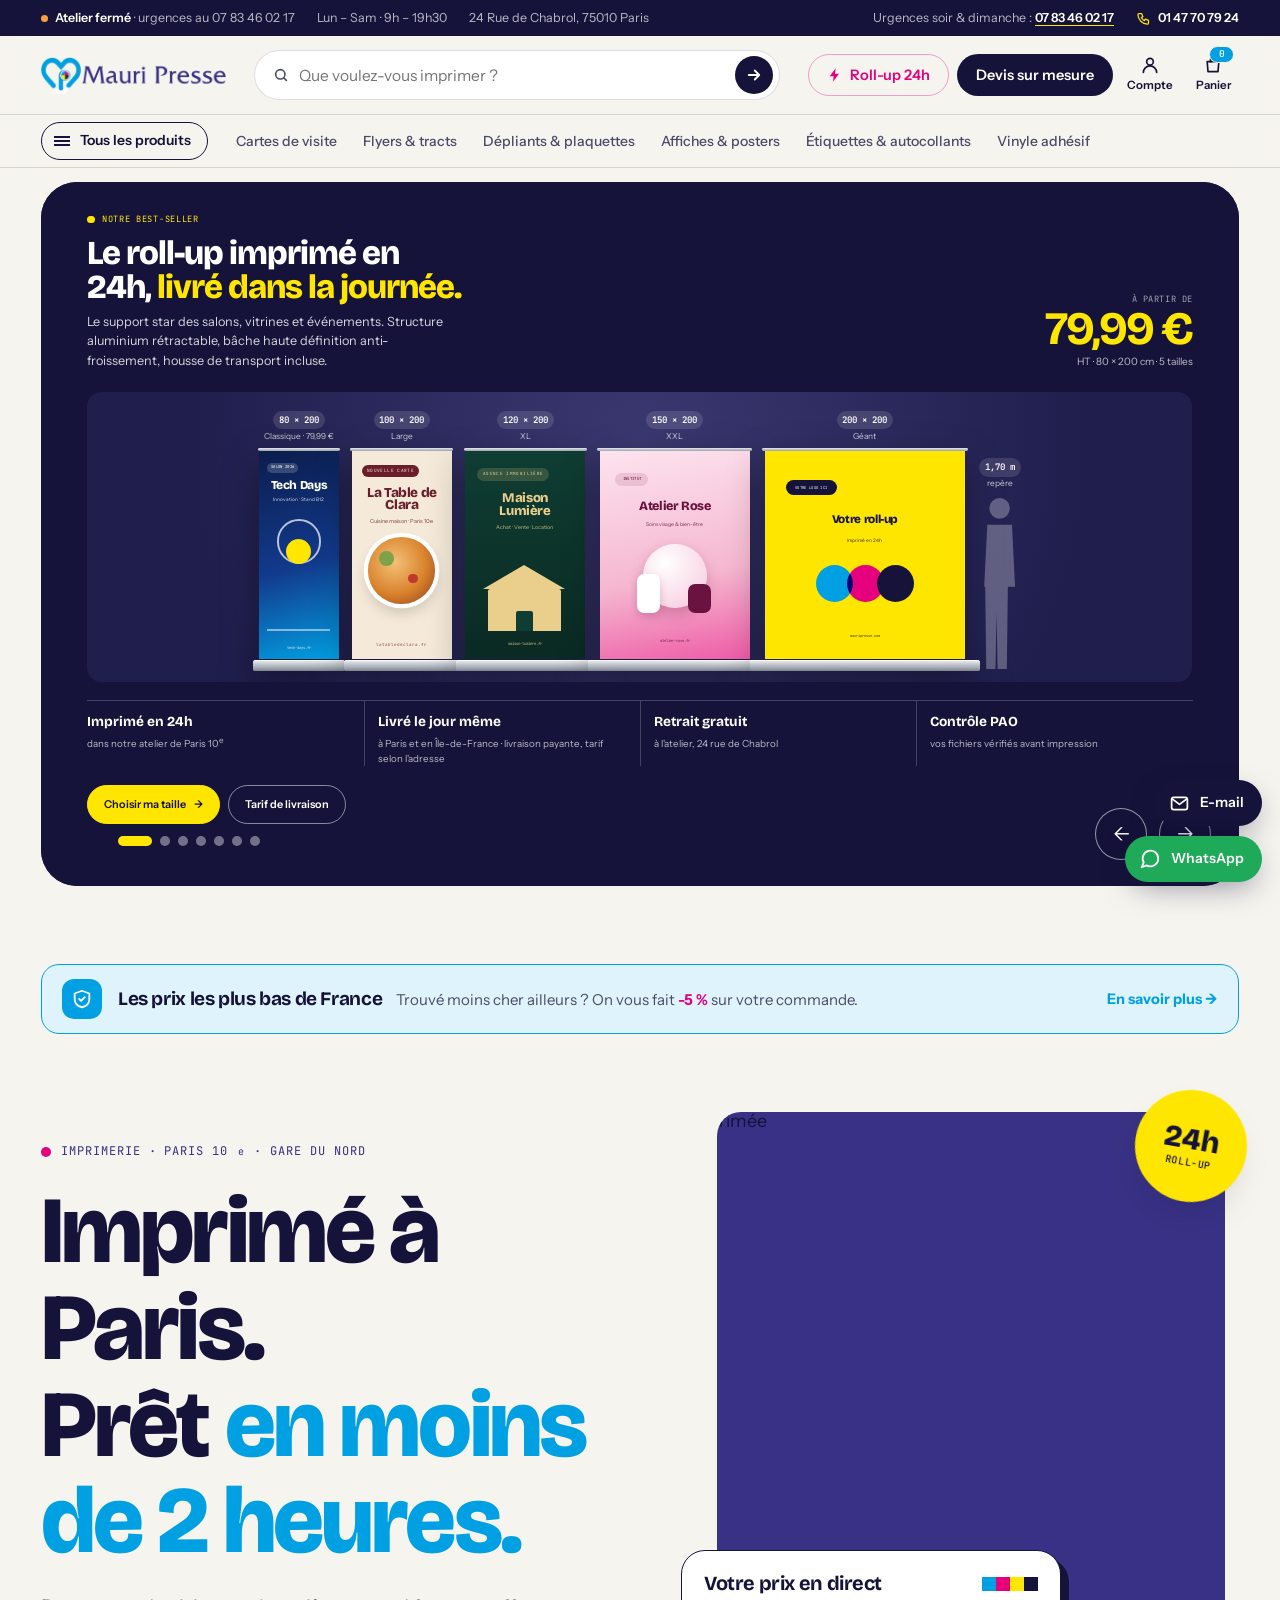
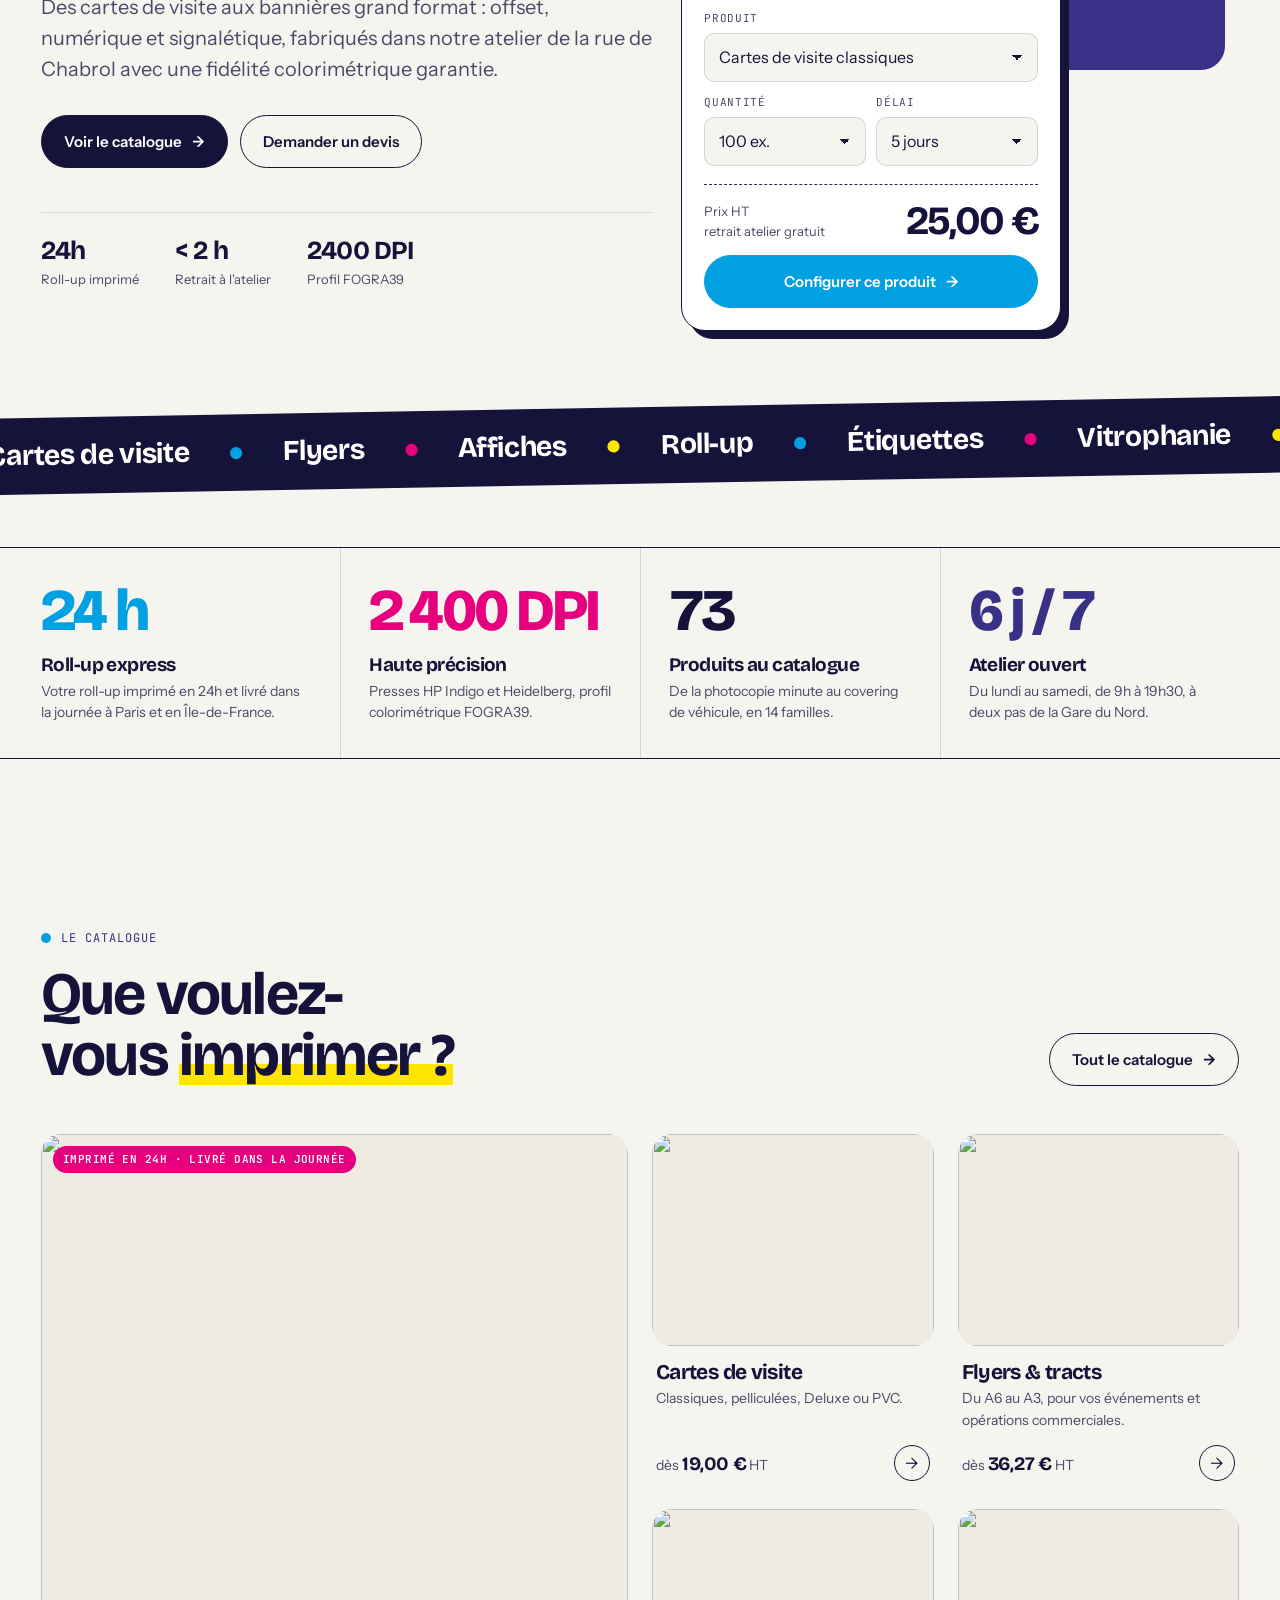
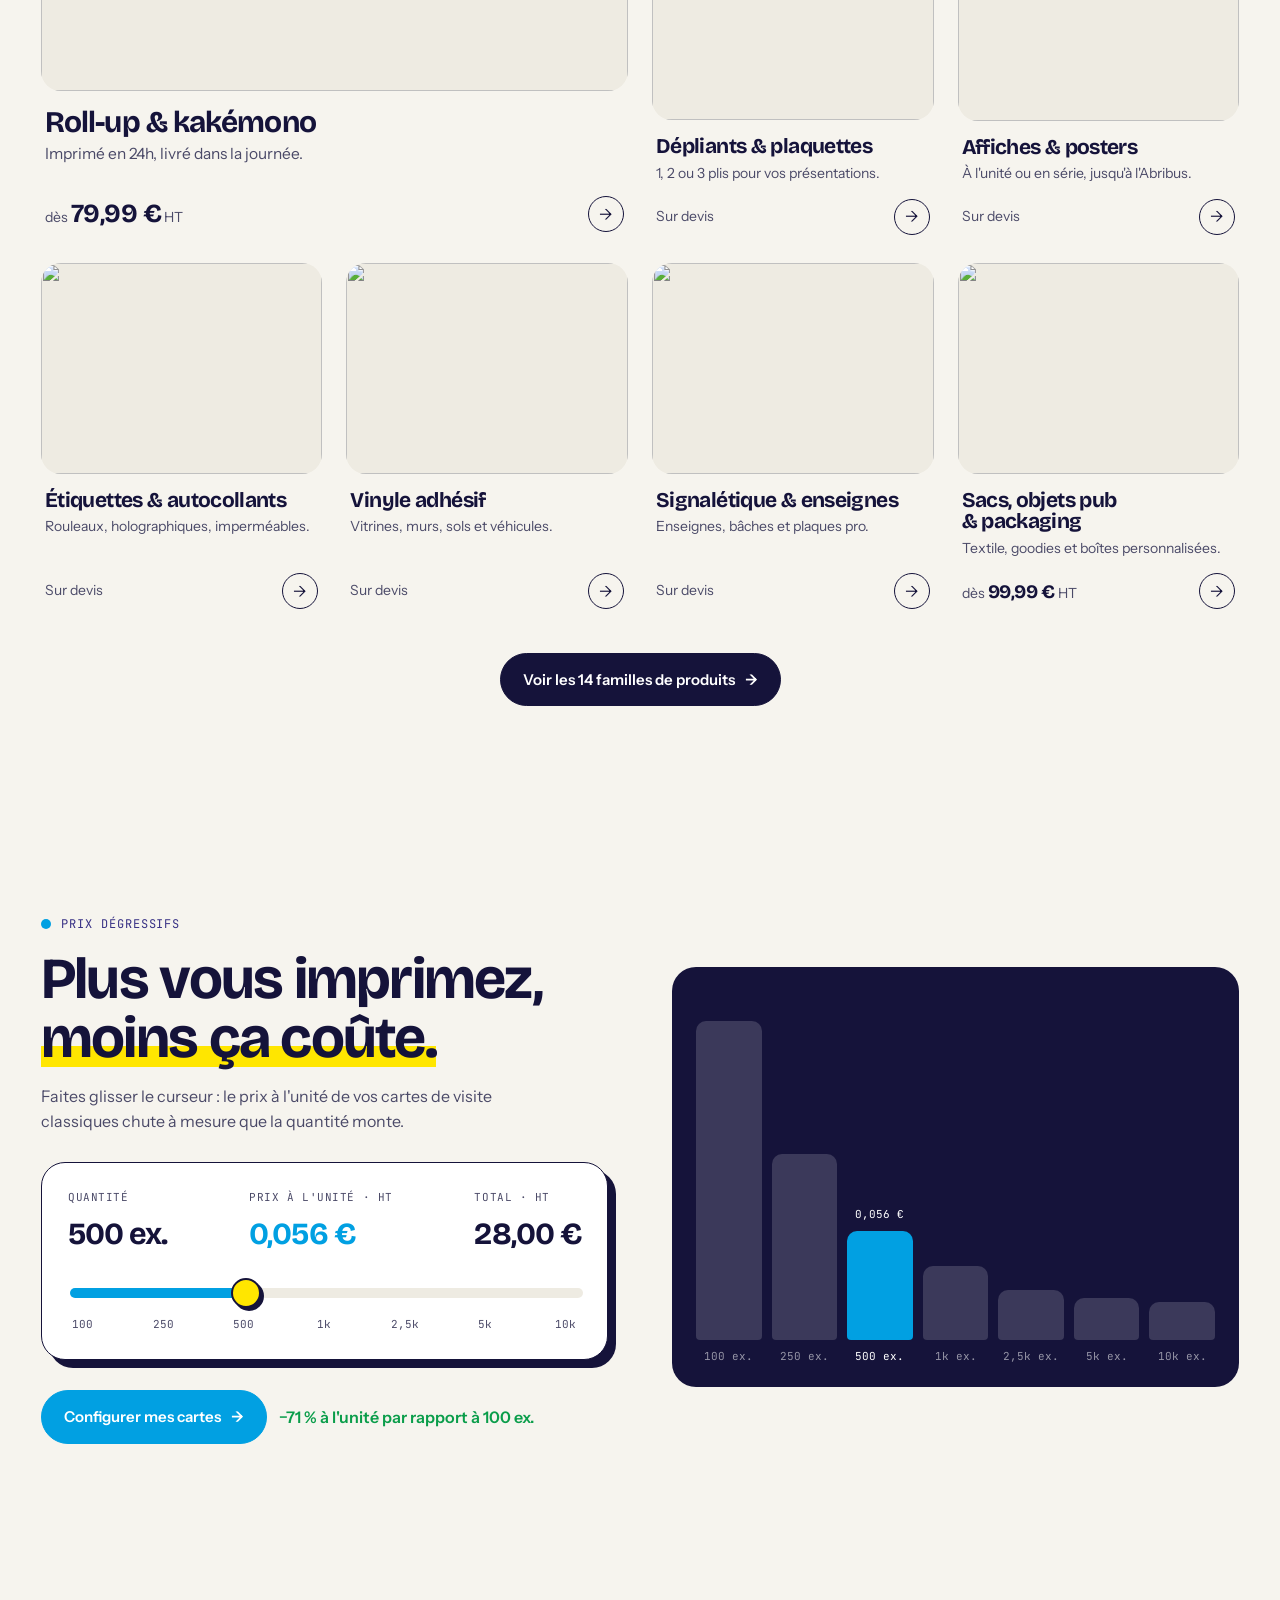
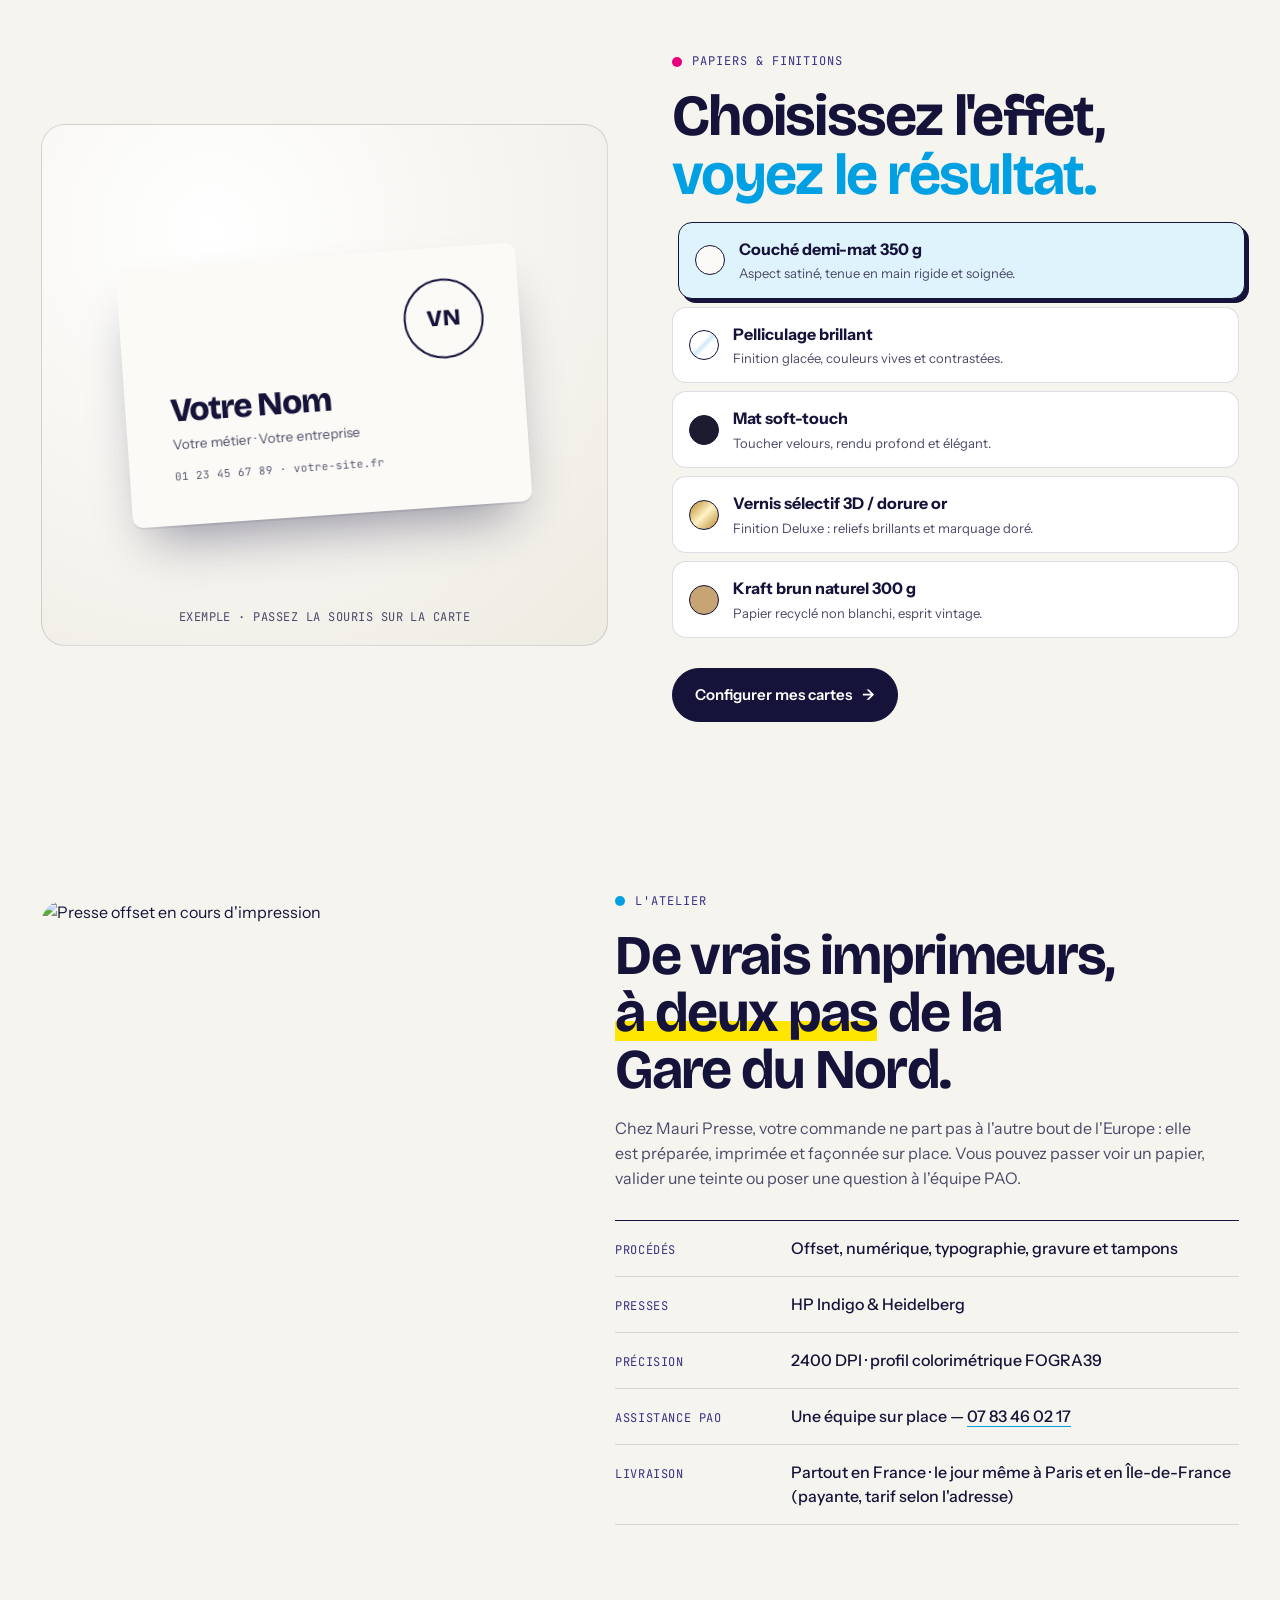
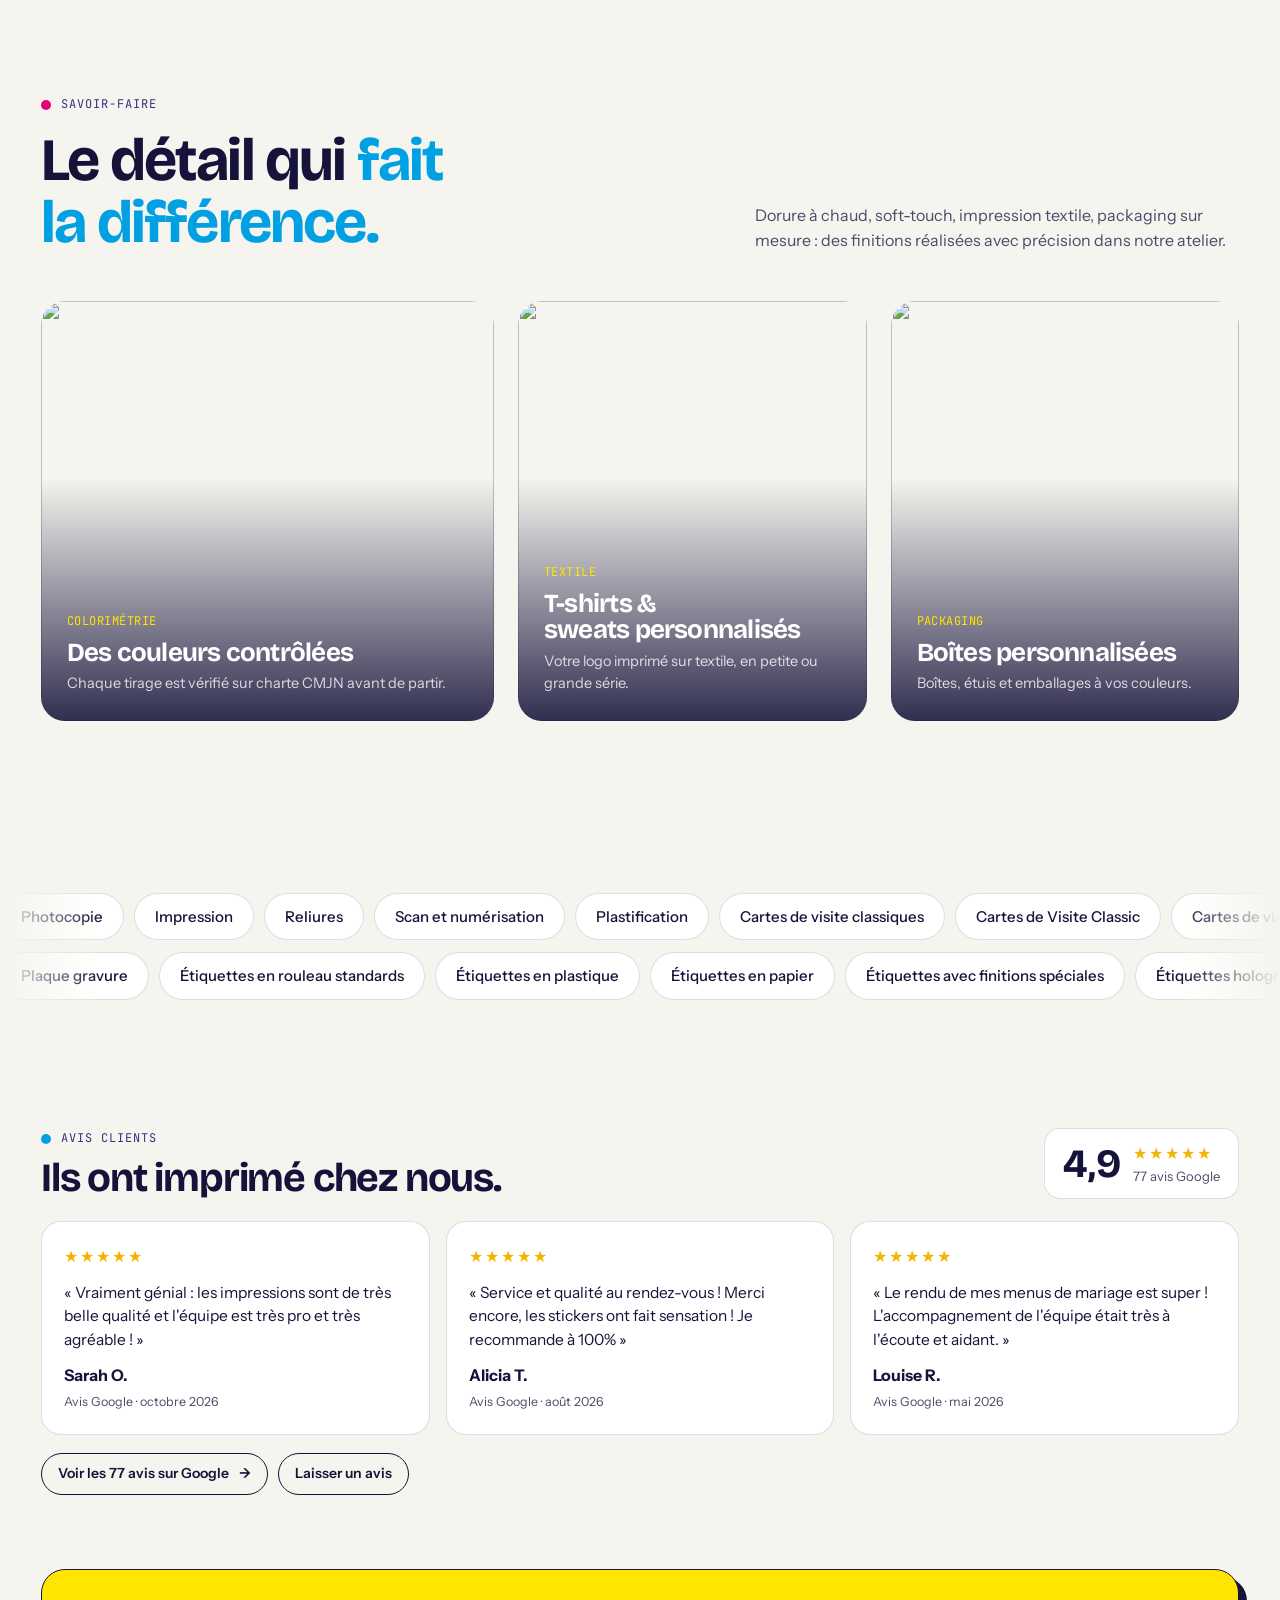
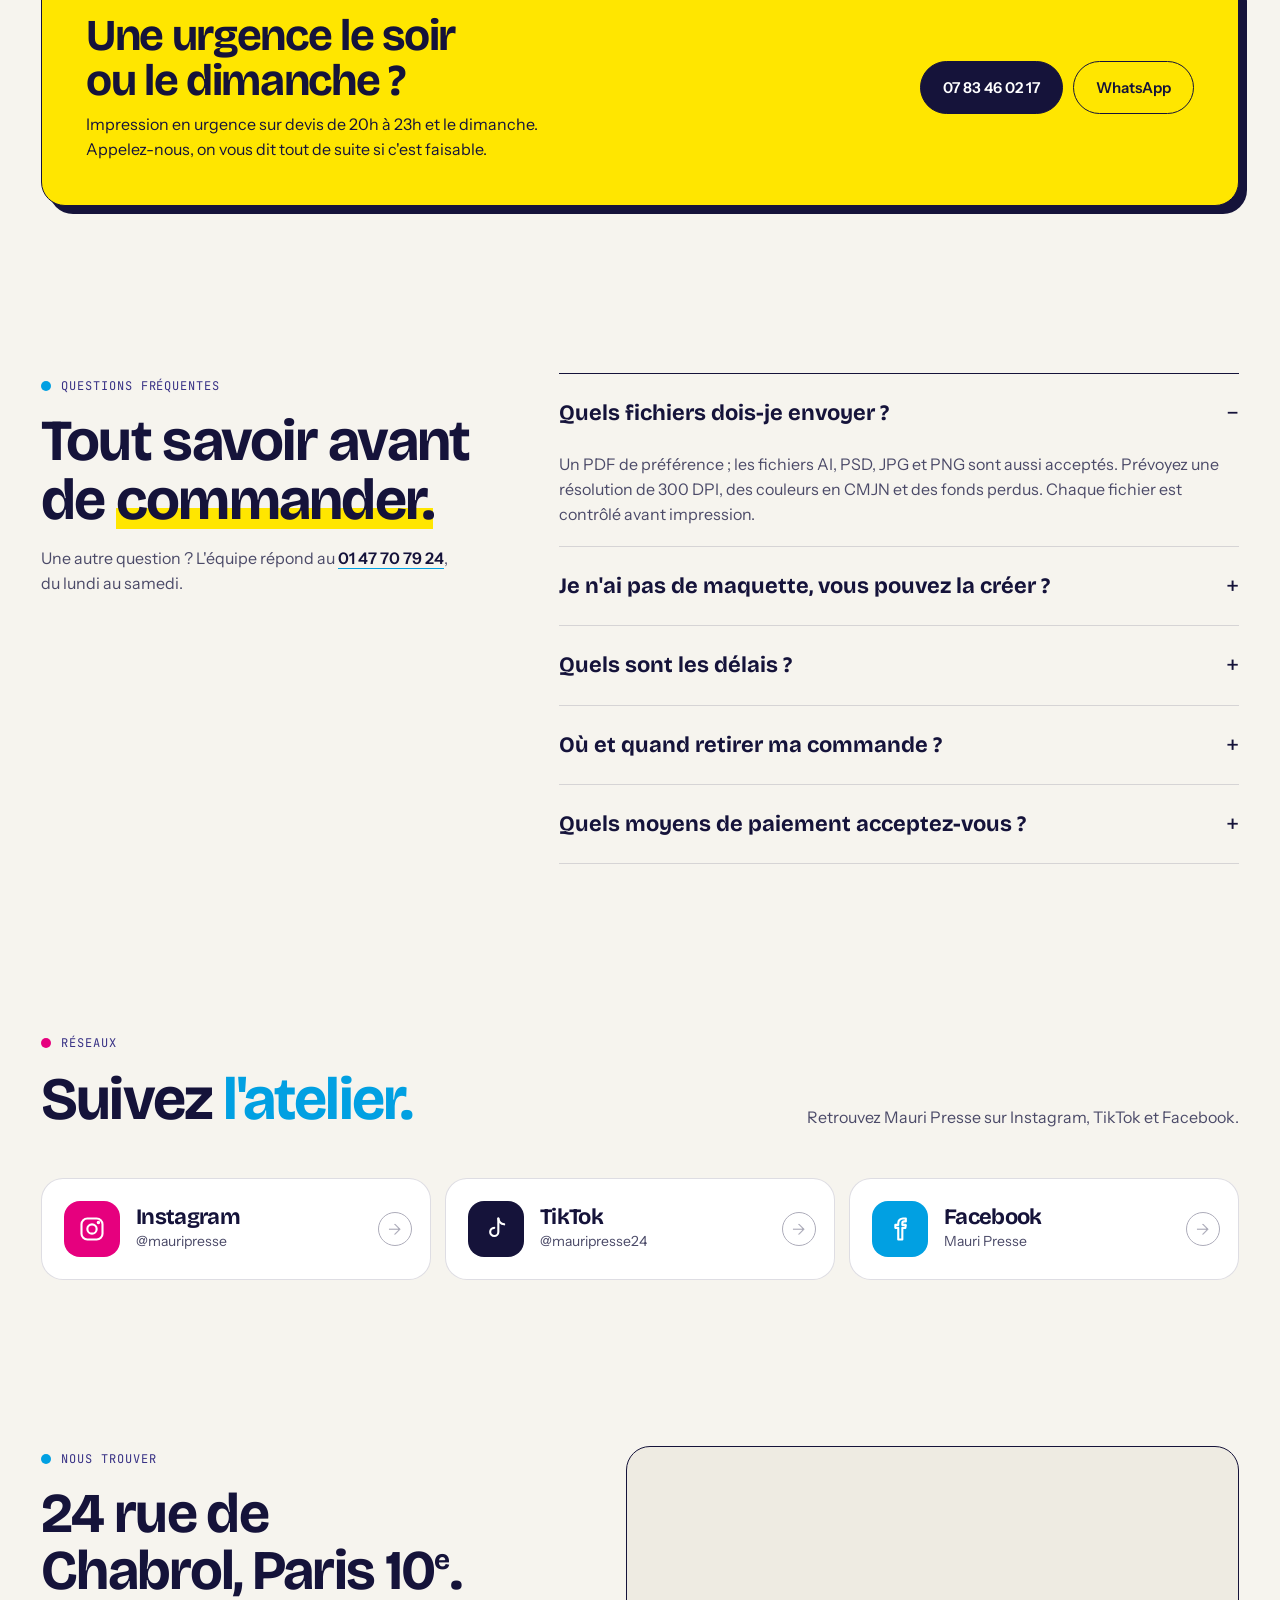
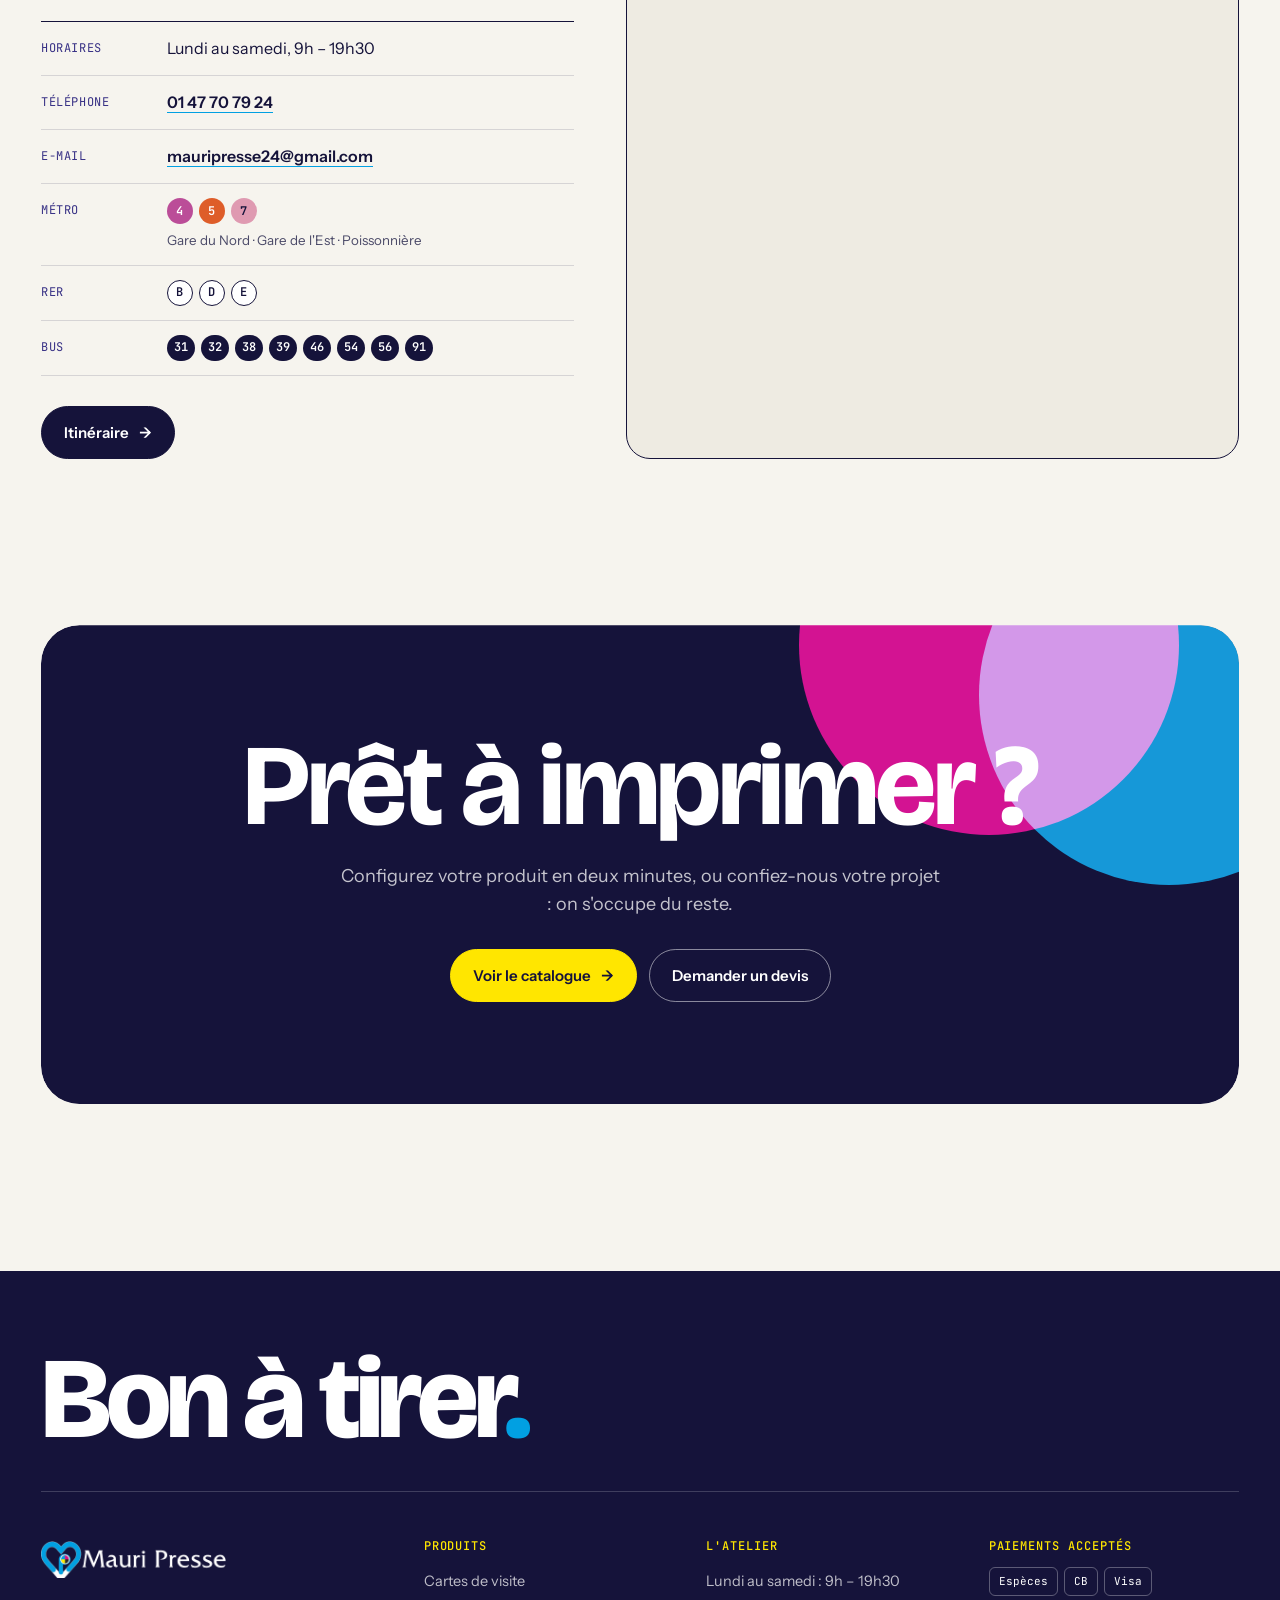
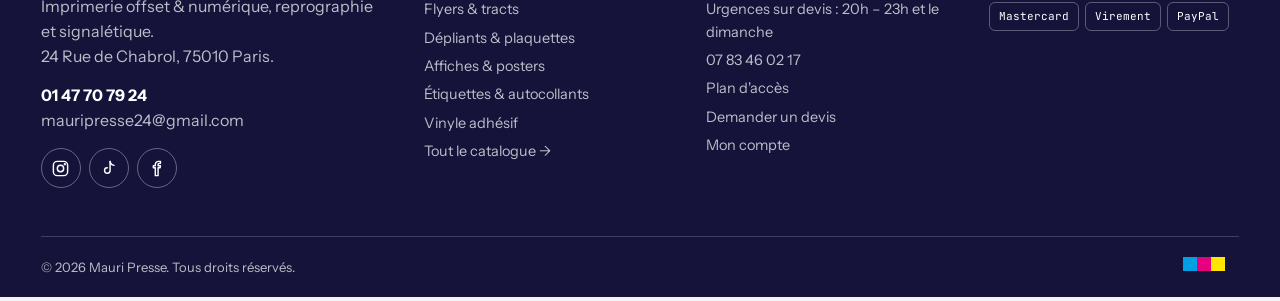
==== commit a255b75a: "Mise à jour du site (24/11/2026 15:06)" ====
--- a/index.html
+++ b/index.html
@@ -9,12 +9,12 @@
 <link rel="preconnect" href="https://fonts.googleapis.com">
 <link rel="preconnect" href="https://fonts.gstatic.com" crossorigin>
 <link href="https://fonts.googleapis.com/css2?family=Bricolage+Grotesque:opsz,wght@12..96,500;12..96,700;12..96,800&family=Instrument+Sans:wght@400;500;600;700&family=JetBrains+Mono:wght@400;500;600&display=swap" rel="stylesheet">
-<link rel="stylesheet" href="assets/style.css?v=202611241456">
+<link rel="stylesheet" href="assets/style.css?v=202611241506">
 </head>
 <body>
 <div id="site-header"></div>
-<script src="assets/data.js?v=202611241456"></script>
-<script src="assets/app.js?v=202611241456"></script>
+<script src="assets/data.js?v=202611241506"></script>
+<script src="assets/app.js?v=202611241506"></script>
 
 <main>
 <!-- GRAND CARROUSEL -->
@@ -497,6 +497,6 @@
   fill(); update();
 })();
 </script>
-<script src="assets/home.js?v=202611241456"></script>
+<script src="assets/home.js?v=202611241506"></script>
 </body>
 </html>
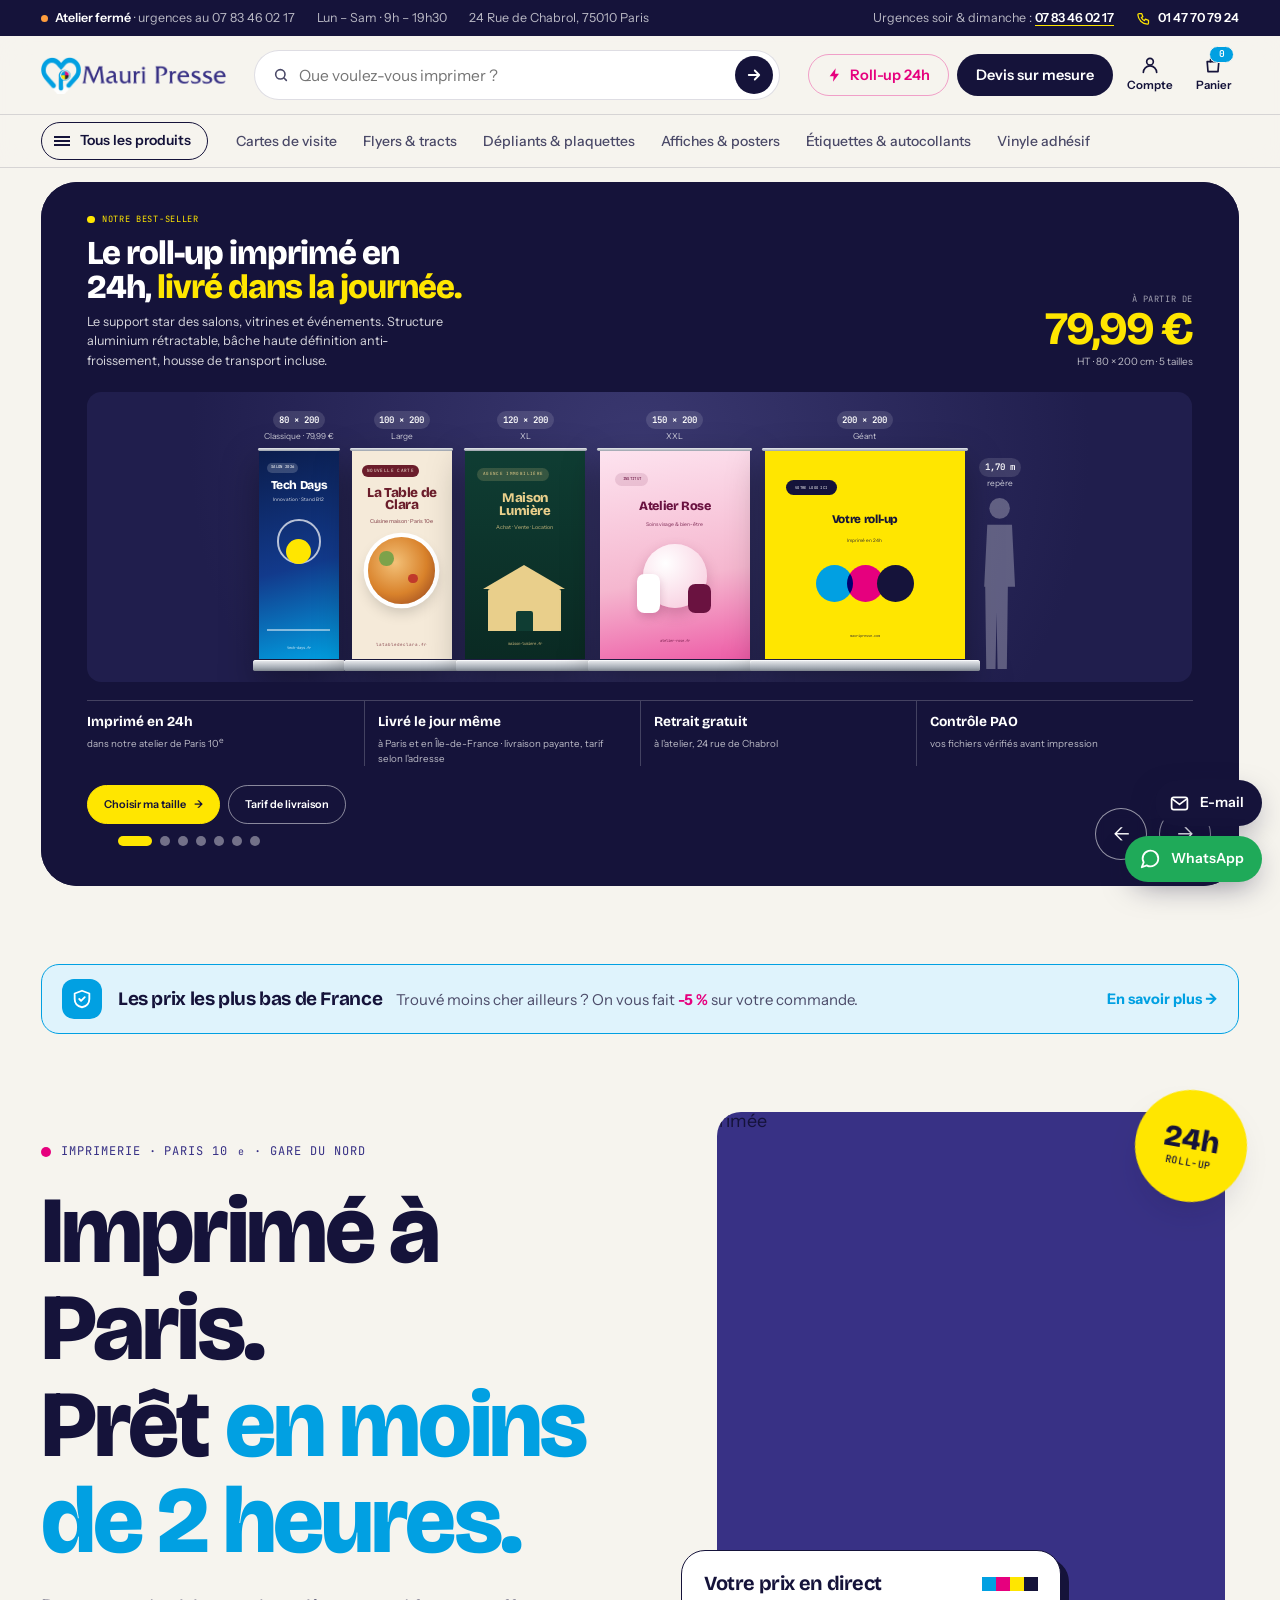
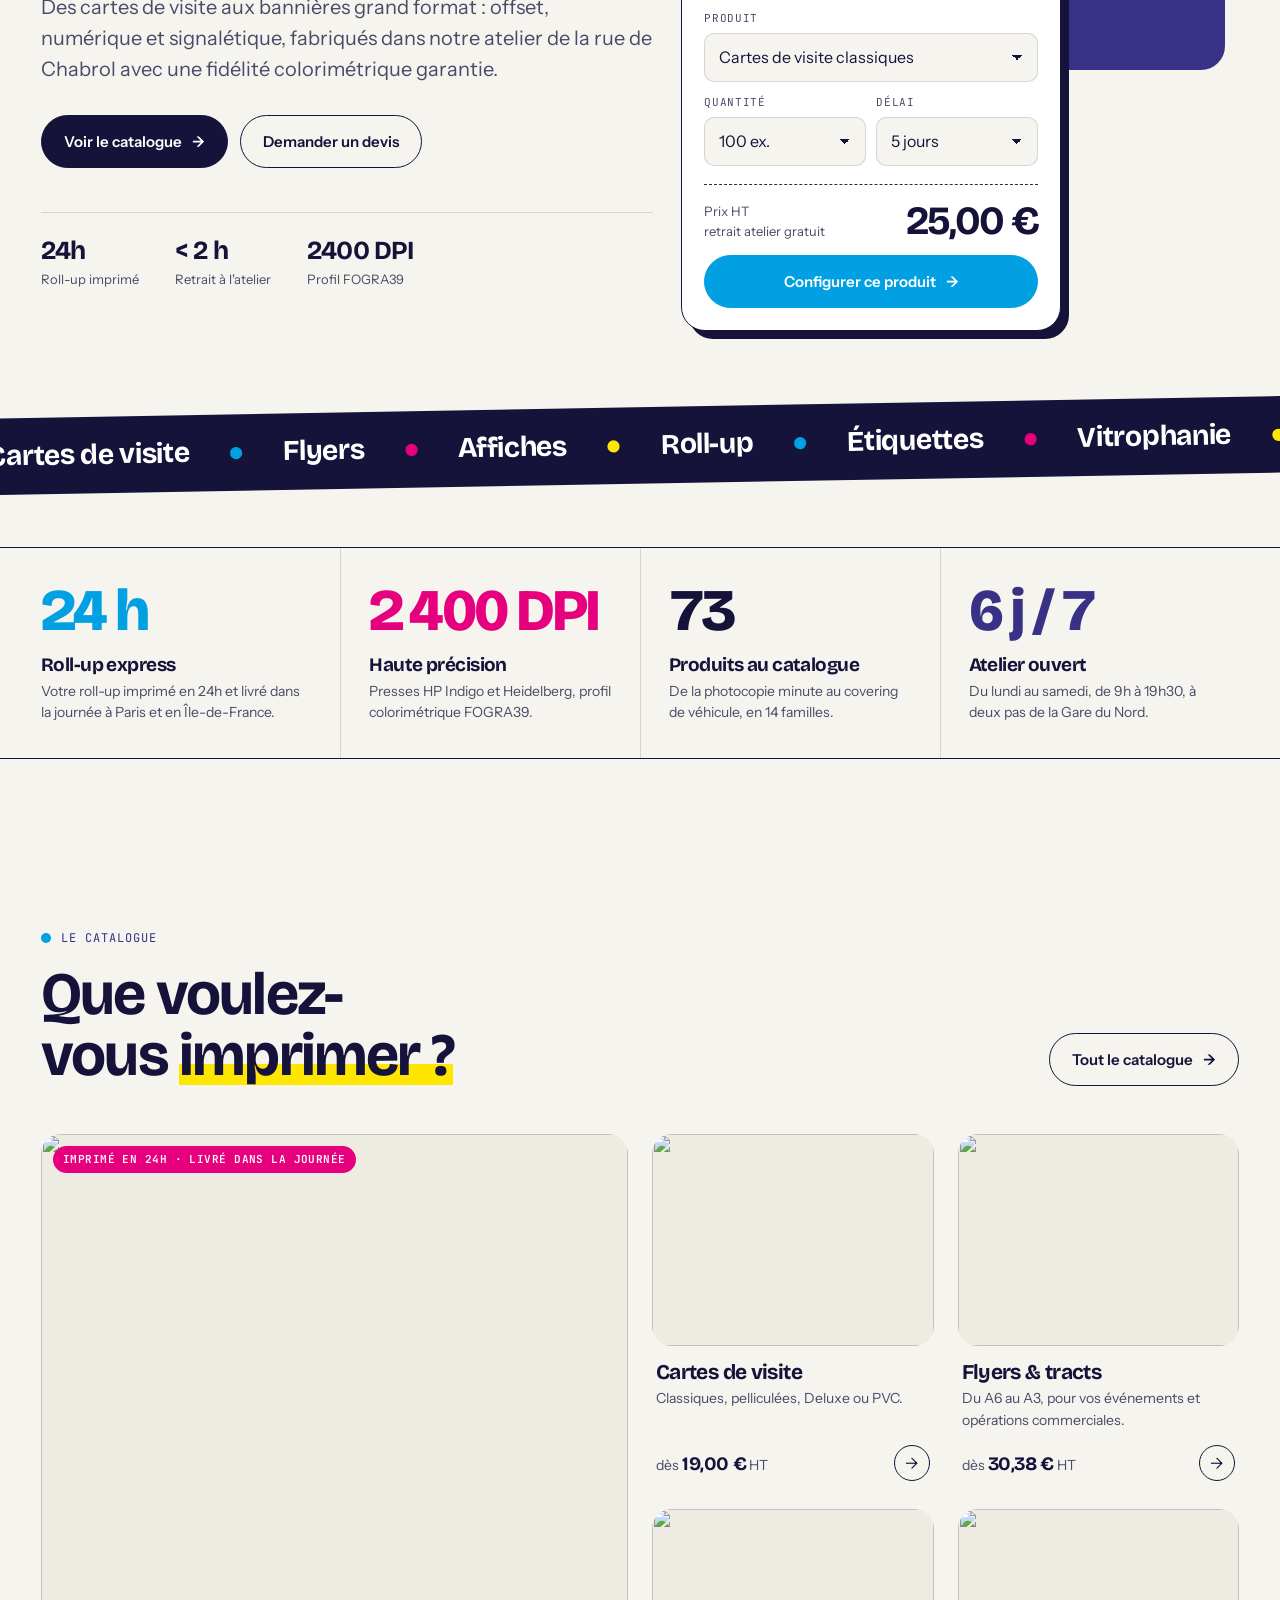
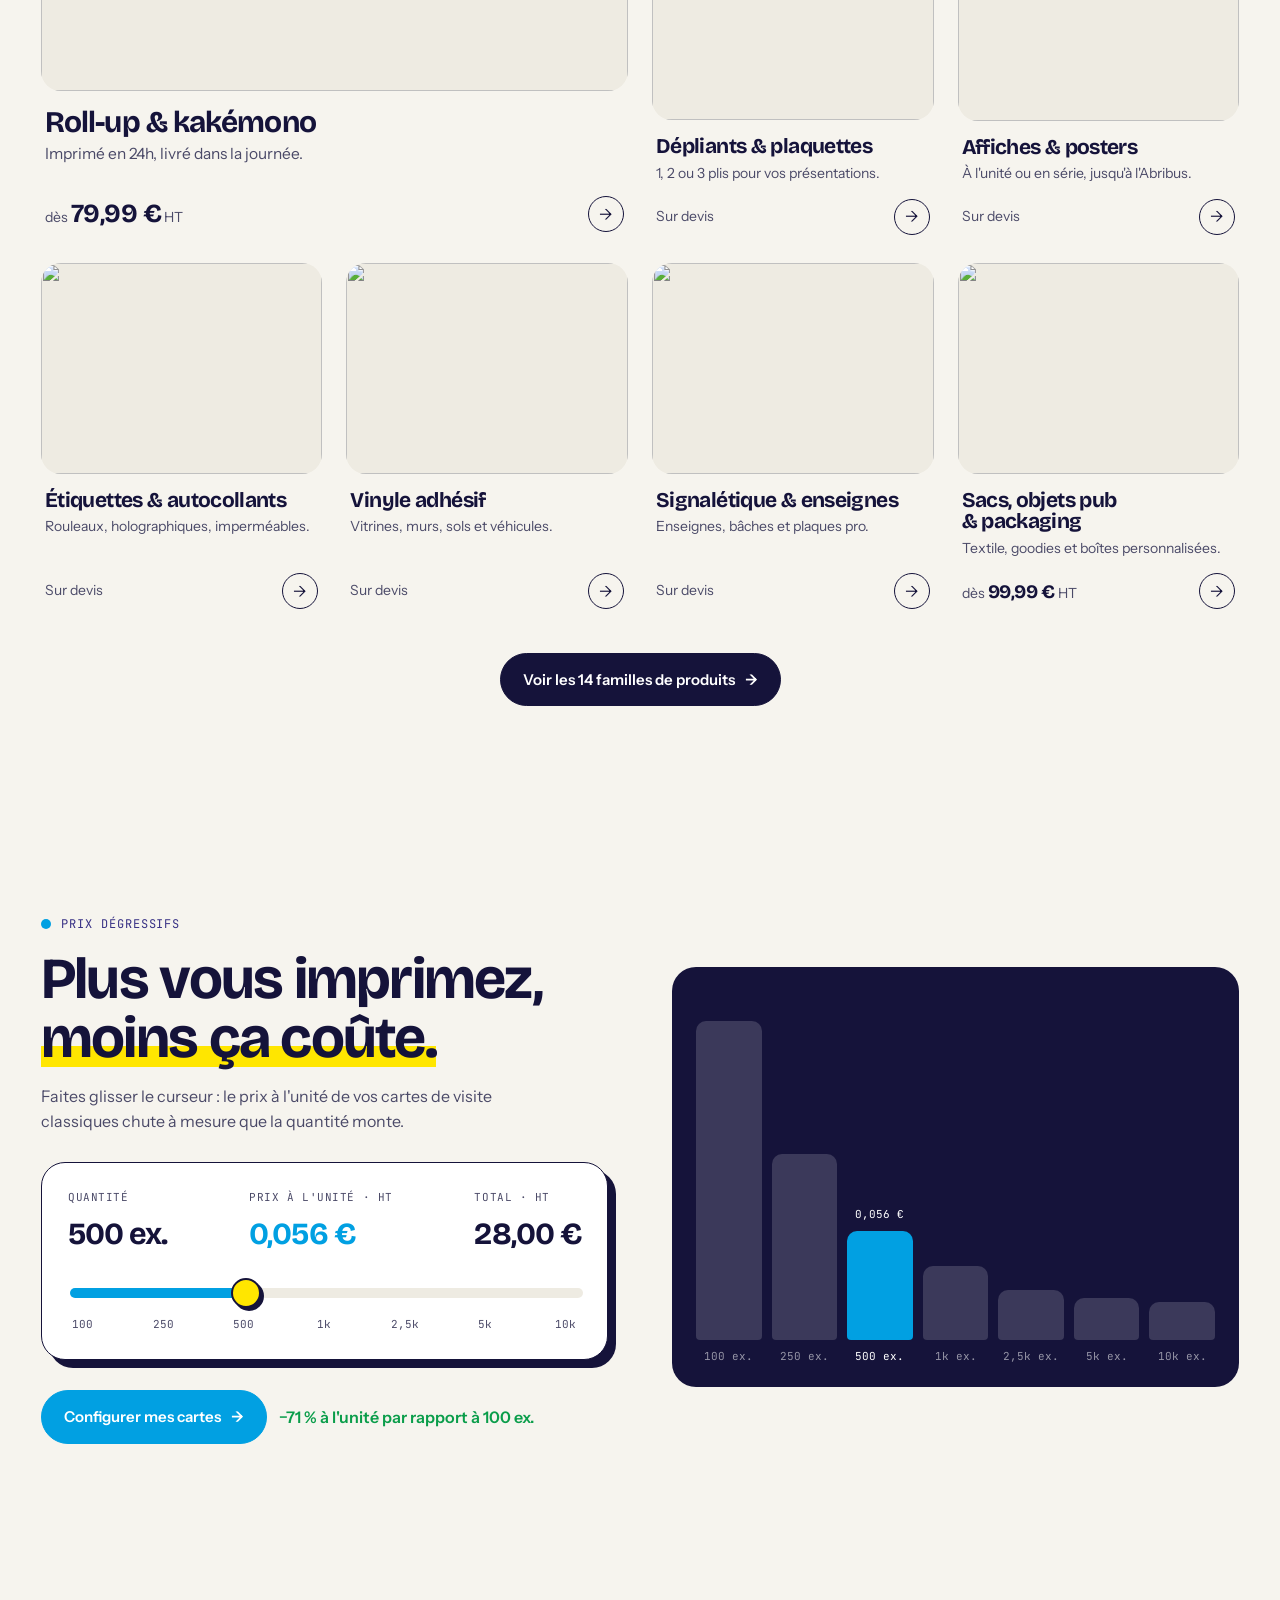
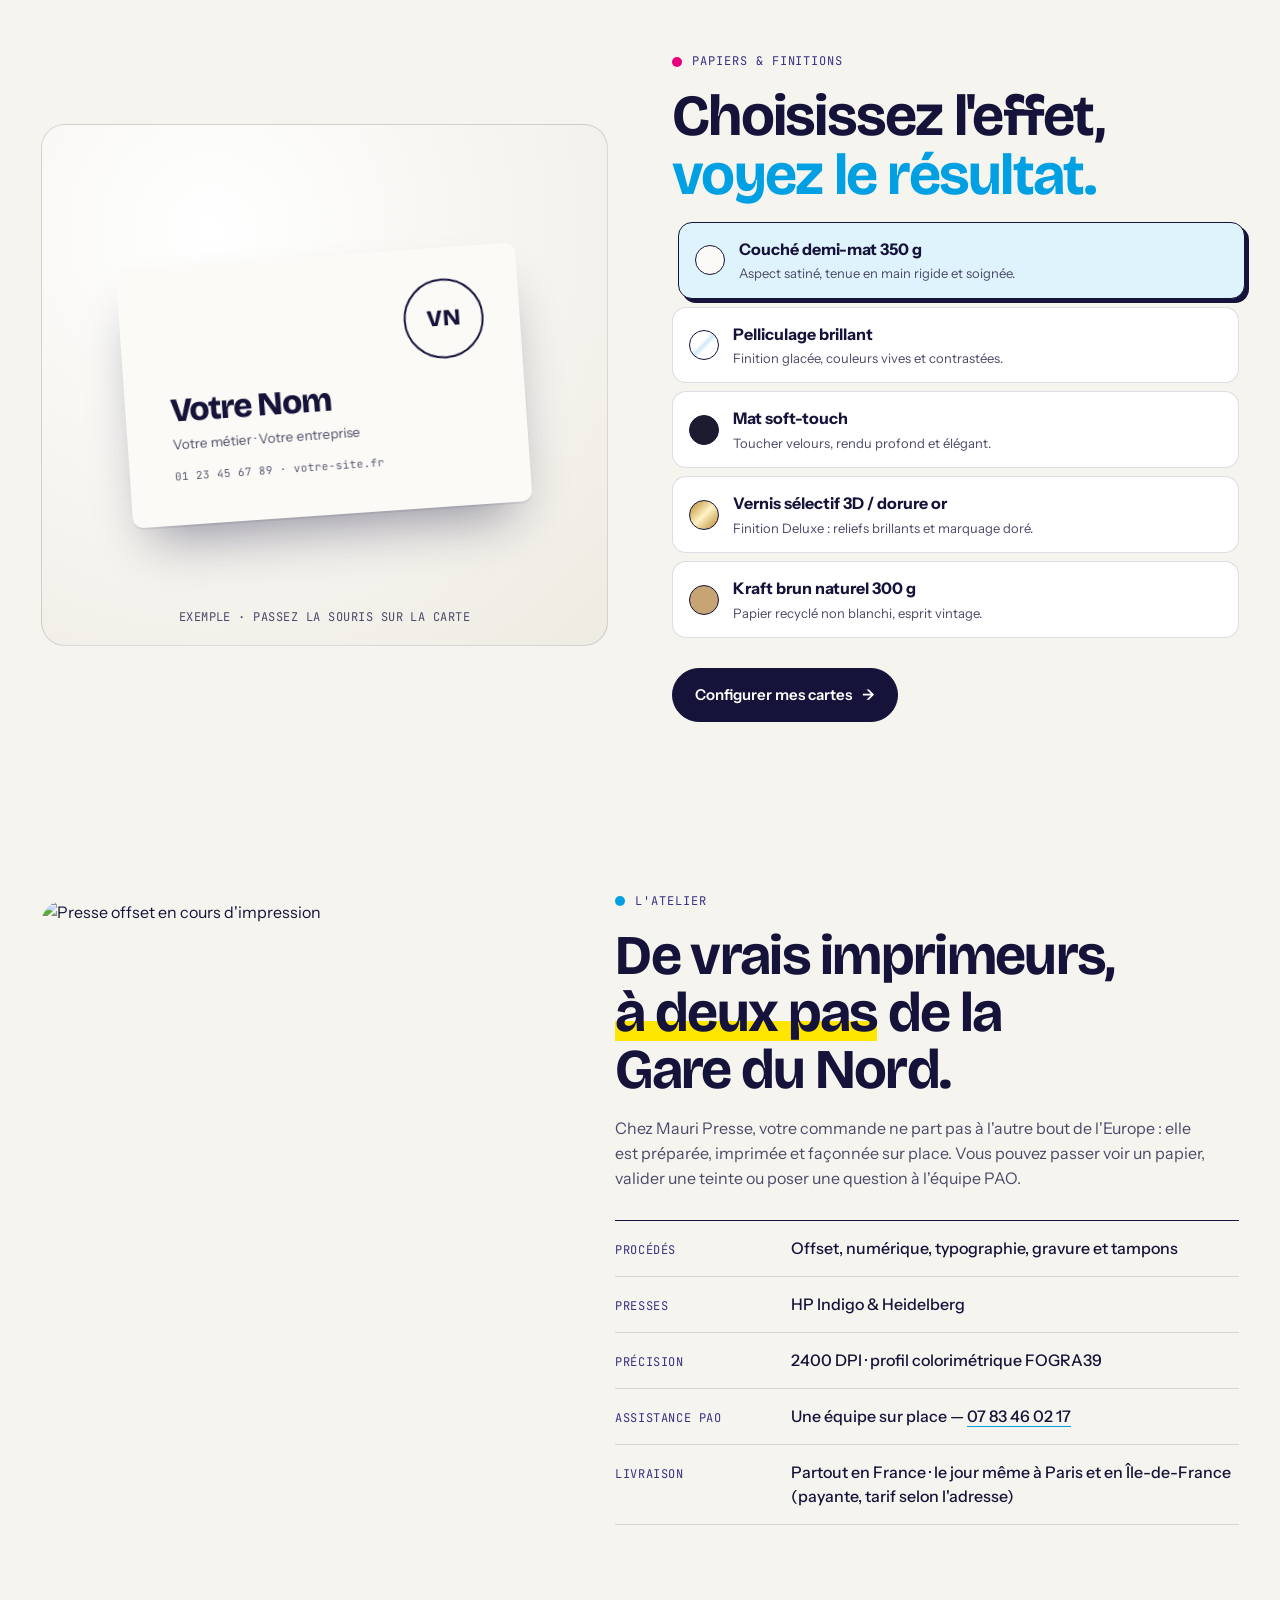
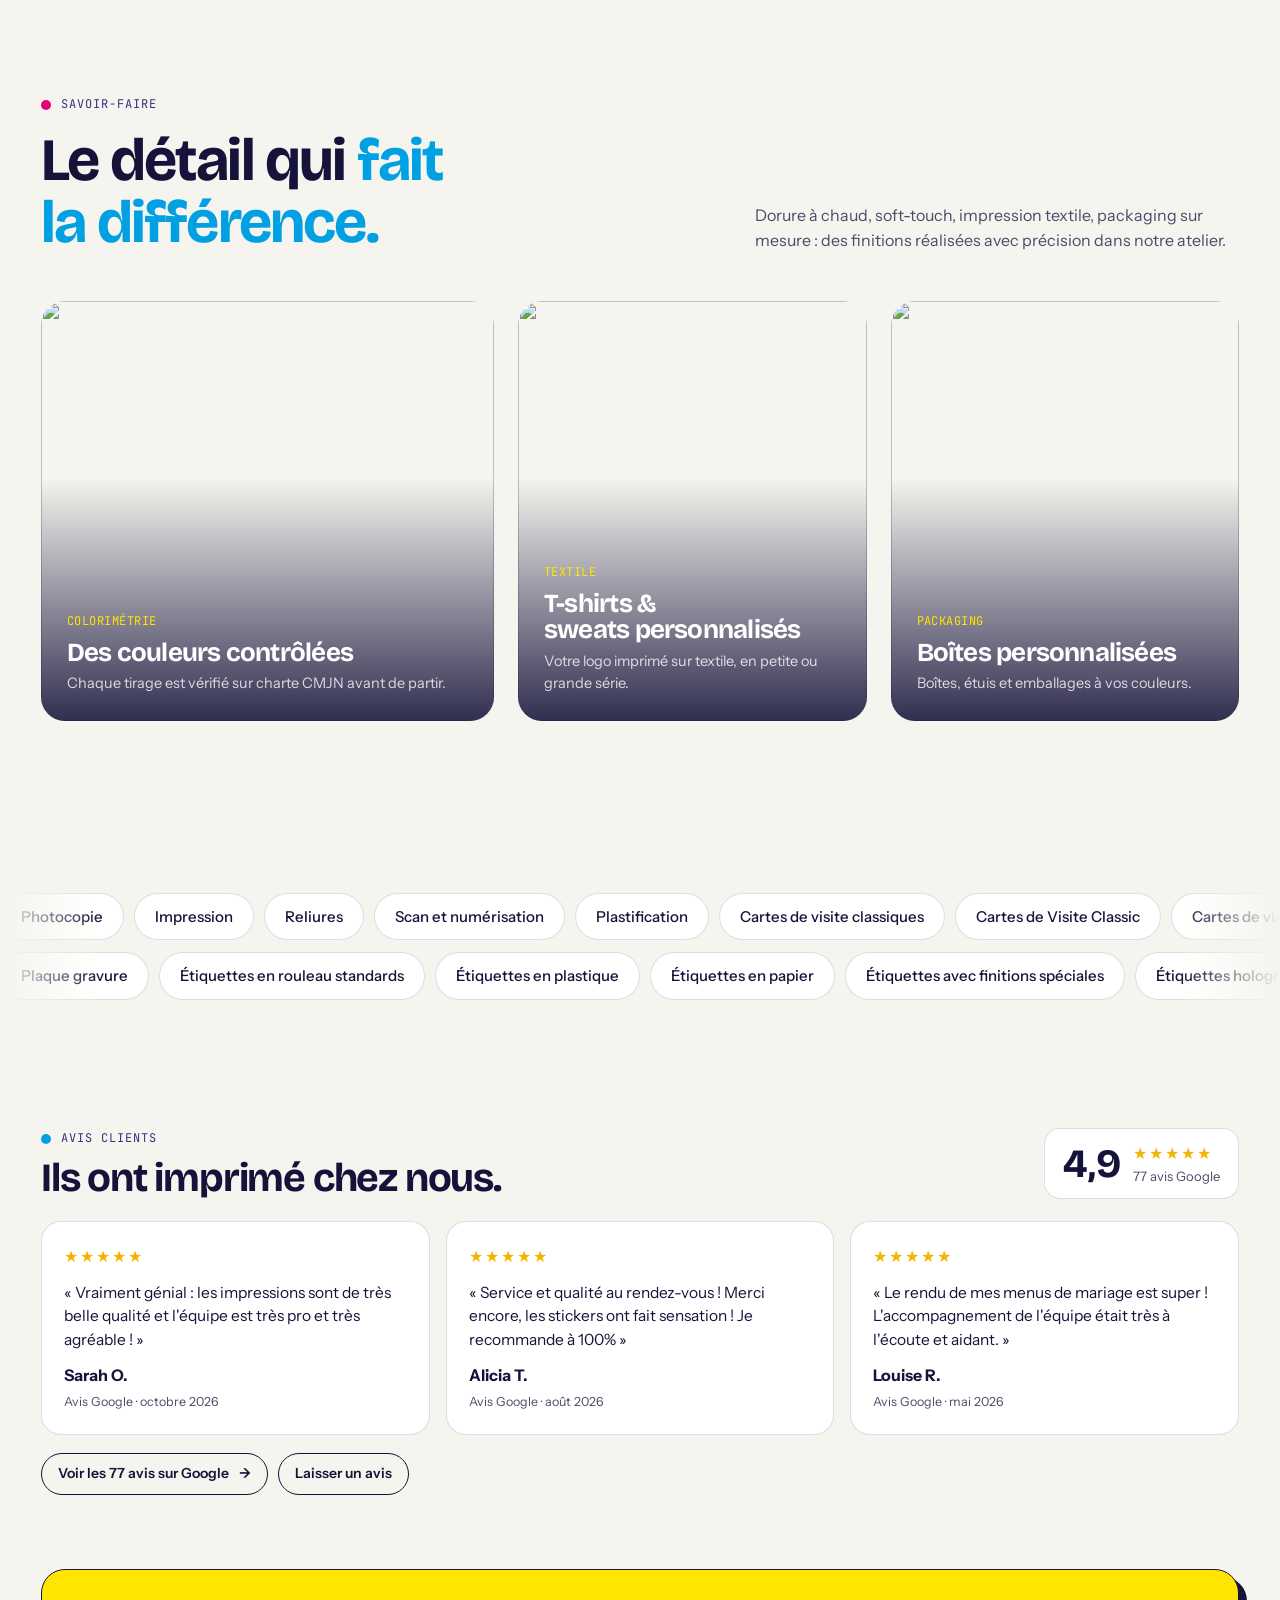
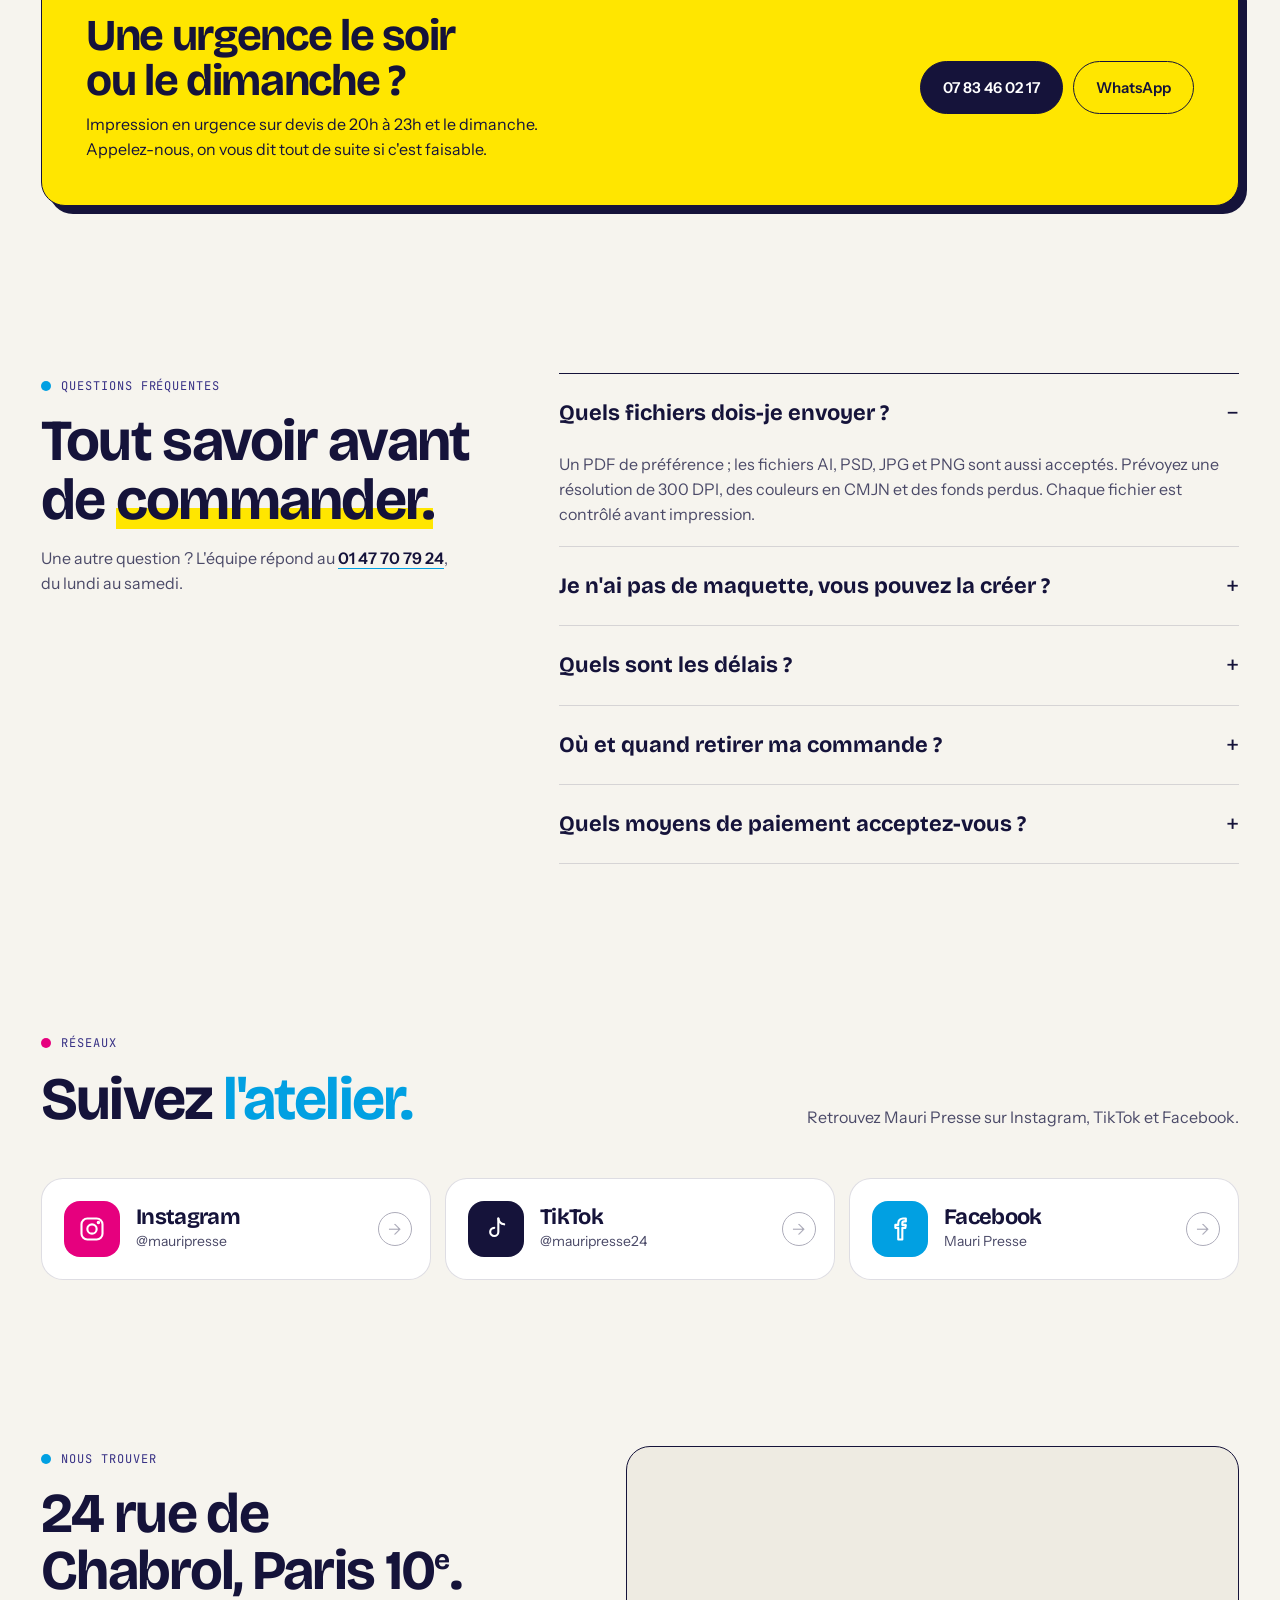
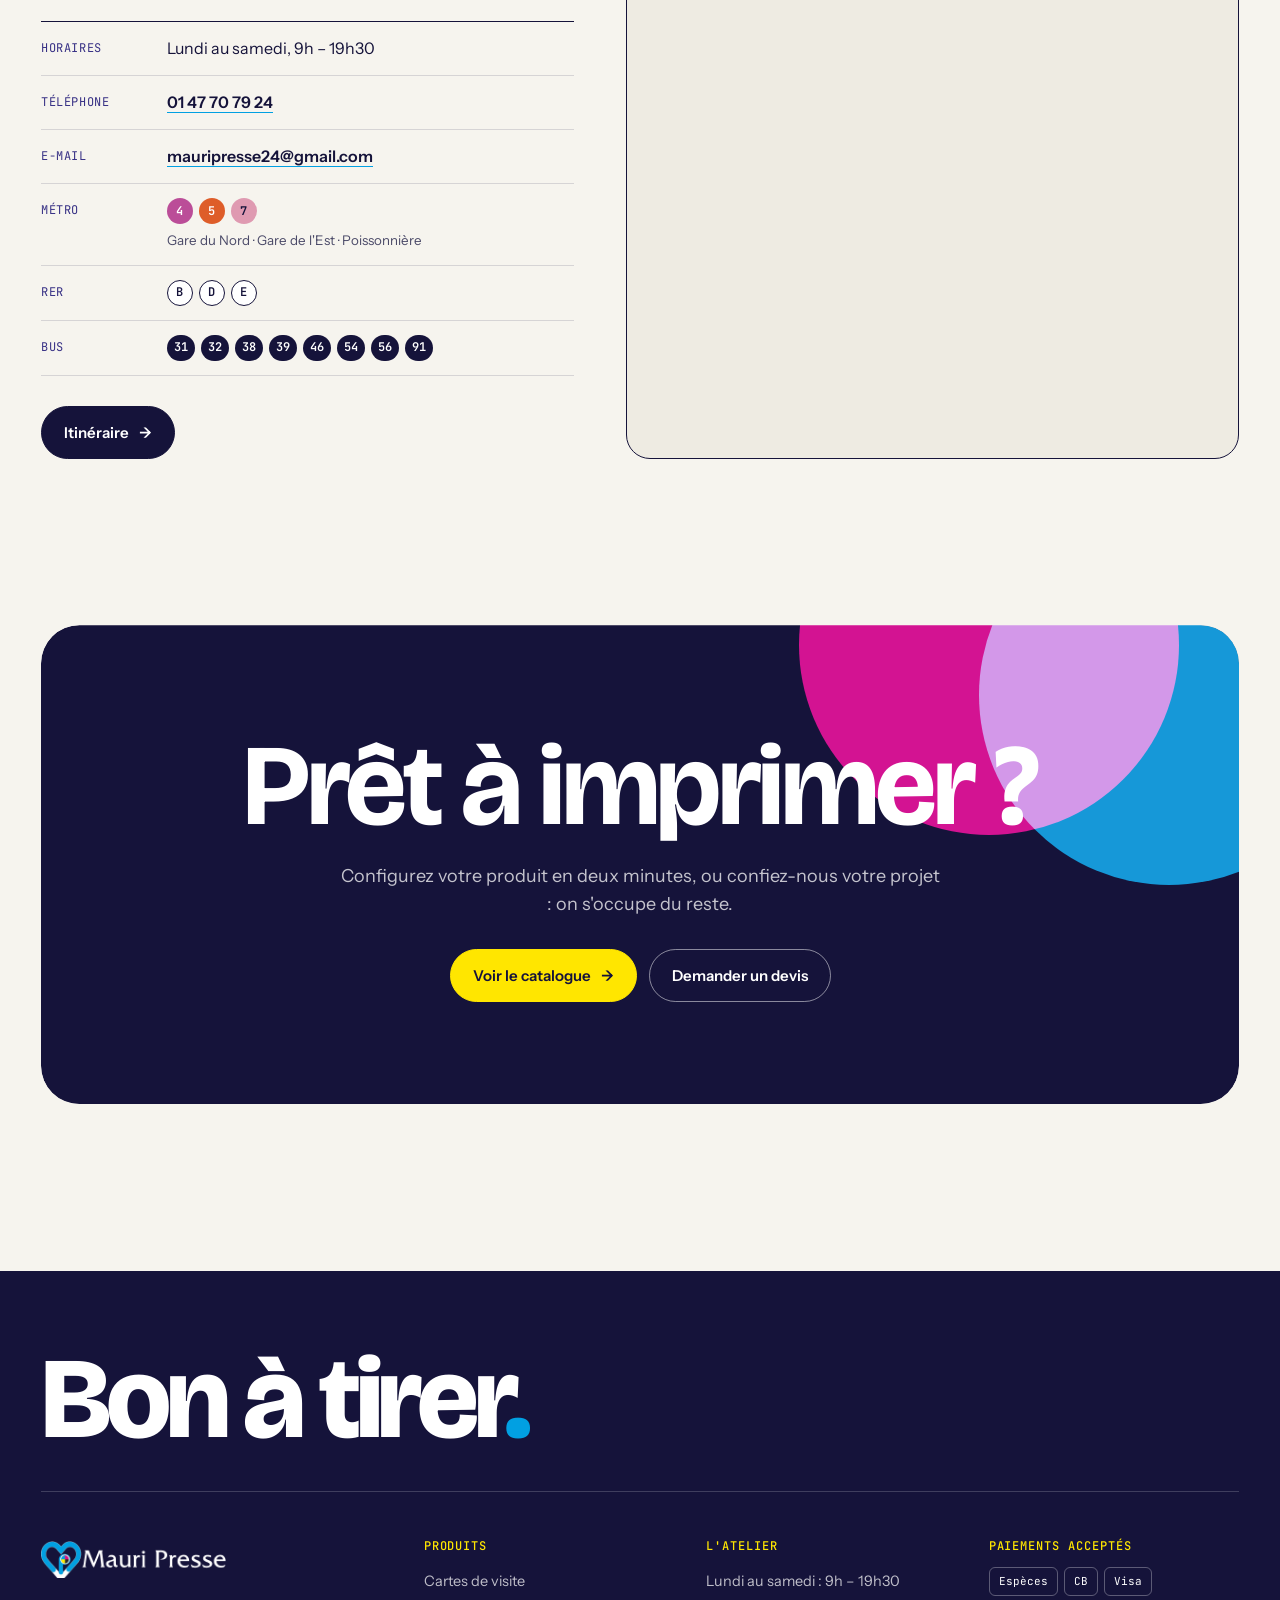
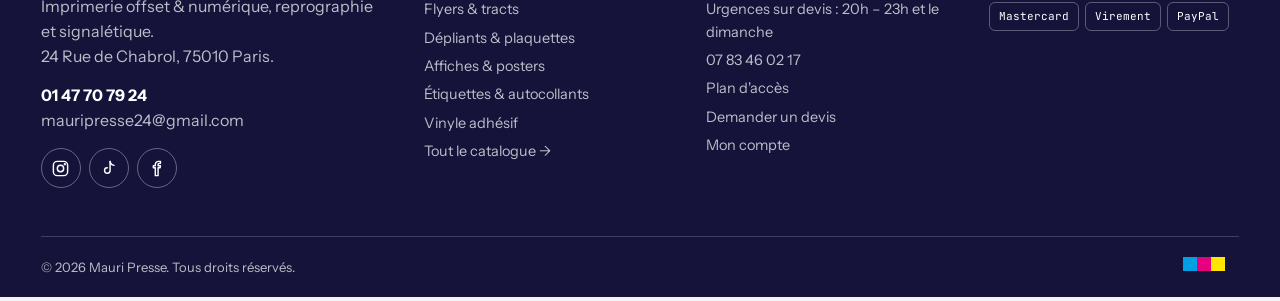
==== commit 46149ff4: "Mise à jour du site (25/11/2026 11:34)" ====
--- a/index.html
+++ b/index.html
@@ -9,12 +9,12 @@
 <link rel="preconnect" href="https://fonts.googleapis.com">
 <link rel="preconnect" href="https://fonts.gstatic.com" crossorigin>
 <link href="https://fonts.googleapis.com/css2?family=Bricolage+Grotesque:opsz,wght@12..96,500;12..96,700;12..96,800&family=Instrument+Sans:wght@400;500;600;700&family=JetBrains+Mono:wght@400;500;600&display=swap" rel="stylesheet">
-<link rel="stylesheet" href="assets/style.css?v=202611241506">
+<link rel="stylesheet" href="assets/style.css?v=202611251134">
 </head>
 <body>
 <div id="site-header"></div>
-<script src="assets/data.js?v=202611241506"></script>
-<script src="assets/app.js?v=202611241506"></script>
+<script src="assets/data.js?v=202611251134"></script>
+<script src="assets/app.js?v=202611251134"></script>
 
 <main>
 <!-- GRAND CARROUSEL -->
@@ -86,7 +86,7 @@
         <h2>Vos flyers du A6 au A3, <em>imprimés à Paris.</em></h2>
         <p class="rusec__lead">Pour vos ouvertures, événements et opérations commerciales. Papier brillant ou mat, recto ou recto/verso, retrait le jour même.</p>
       </div>
-      <div class="rusec__price"><small>À partir de</small><b>36,27 €</b><span>HT · 100 flyers</span></div>
+      <div class="rusec__price"><small>À partir de</small><b>30,38 €</b><span>HT · 100 flyers</span></div>
     </div>
     <div class="rusec__line is-fly" data-flyers-line></div>
     <div class="hero__cta"><a class="btn btn--yellow" href="format.html?p=flyers">Choisir mon format <span class="arrow">→</span></a><a class="btn btn--light" href="categorie.html?c=flyers-tracts">Voir les flyers</a></div>
@@ -382,7 +382,7 @@
 /* Catalogue de l'accueil : huit familles, une photo et un prix chacune */
 (() => {
   const SHOW = ["roll-up-kakemono", "cartes-de-visite", "flyers-tracts", "depliants-plaquettes", "affiche-poster", "etiquettes-autocollants", "vinyle-adhesif", "signaletique-enseignes", "objets-packaging"];
-  const FROM = { "cartes-de-visite": fromPrice("classic"), "flyers-tracts": 36.27, "roll-up-kakemono": 79.99, "objets-packaging": 99.99 }; /* prix « dès » du site officiel */
+  const FROM = { "cartes-de-visite": fromPrice("classic"), "flyers-tracts": 30.38, "roll-up-kakemono": 79.99, "objets-packaging": 99.99 }; /* prix « dès » du site officiel */
   document.getElementById("cats").innerHTML = SHOW.map((id, i) => {
     const c = CATS.find((x) => x.id === id), k = FROM[id];
     return `<a class="shopcard${i === 0 ? " shopcard--big" : ""}${i >= 7 ? " shopcard--extra" : ""}" href="categorie.html?c=${id}">
@@ -497,6 +497,6 @@
   fill(); update();
 })();
 </script>
-<script src="assets/home.js?v=202611241506"></script>
+<script src="assets/home.js?v=202611251134"></script>
 </body>
 </html>
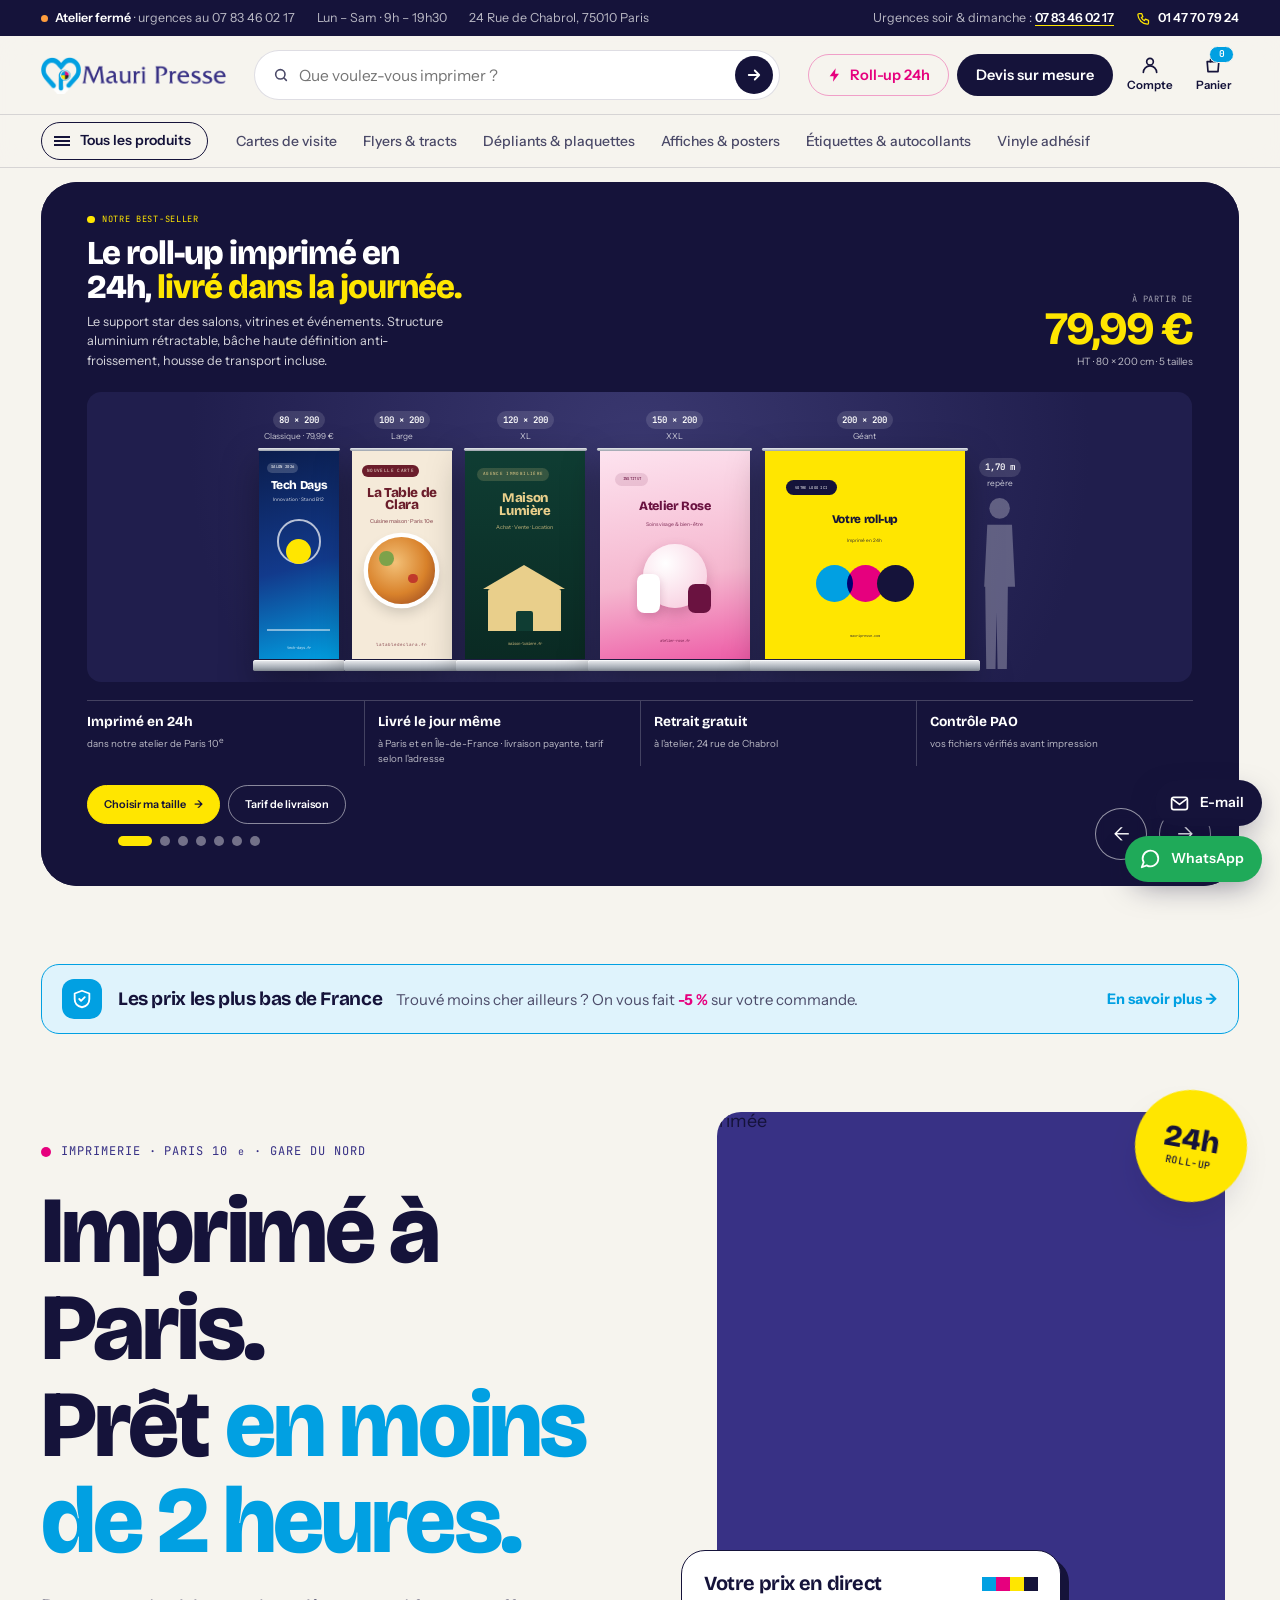
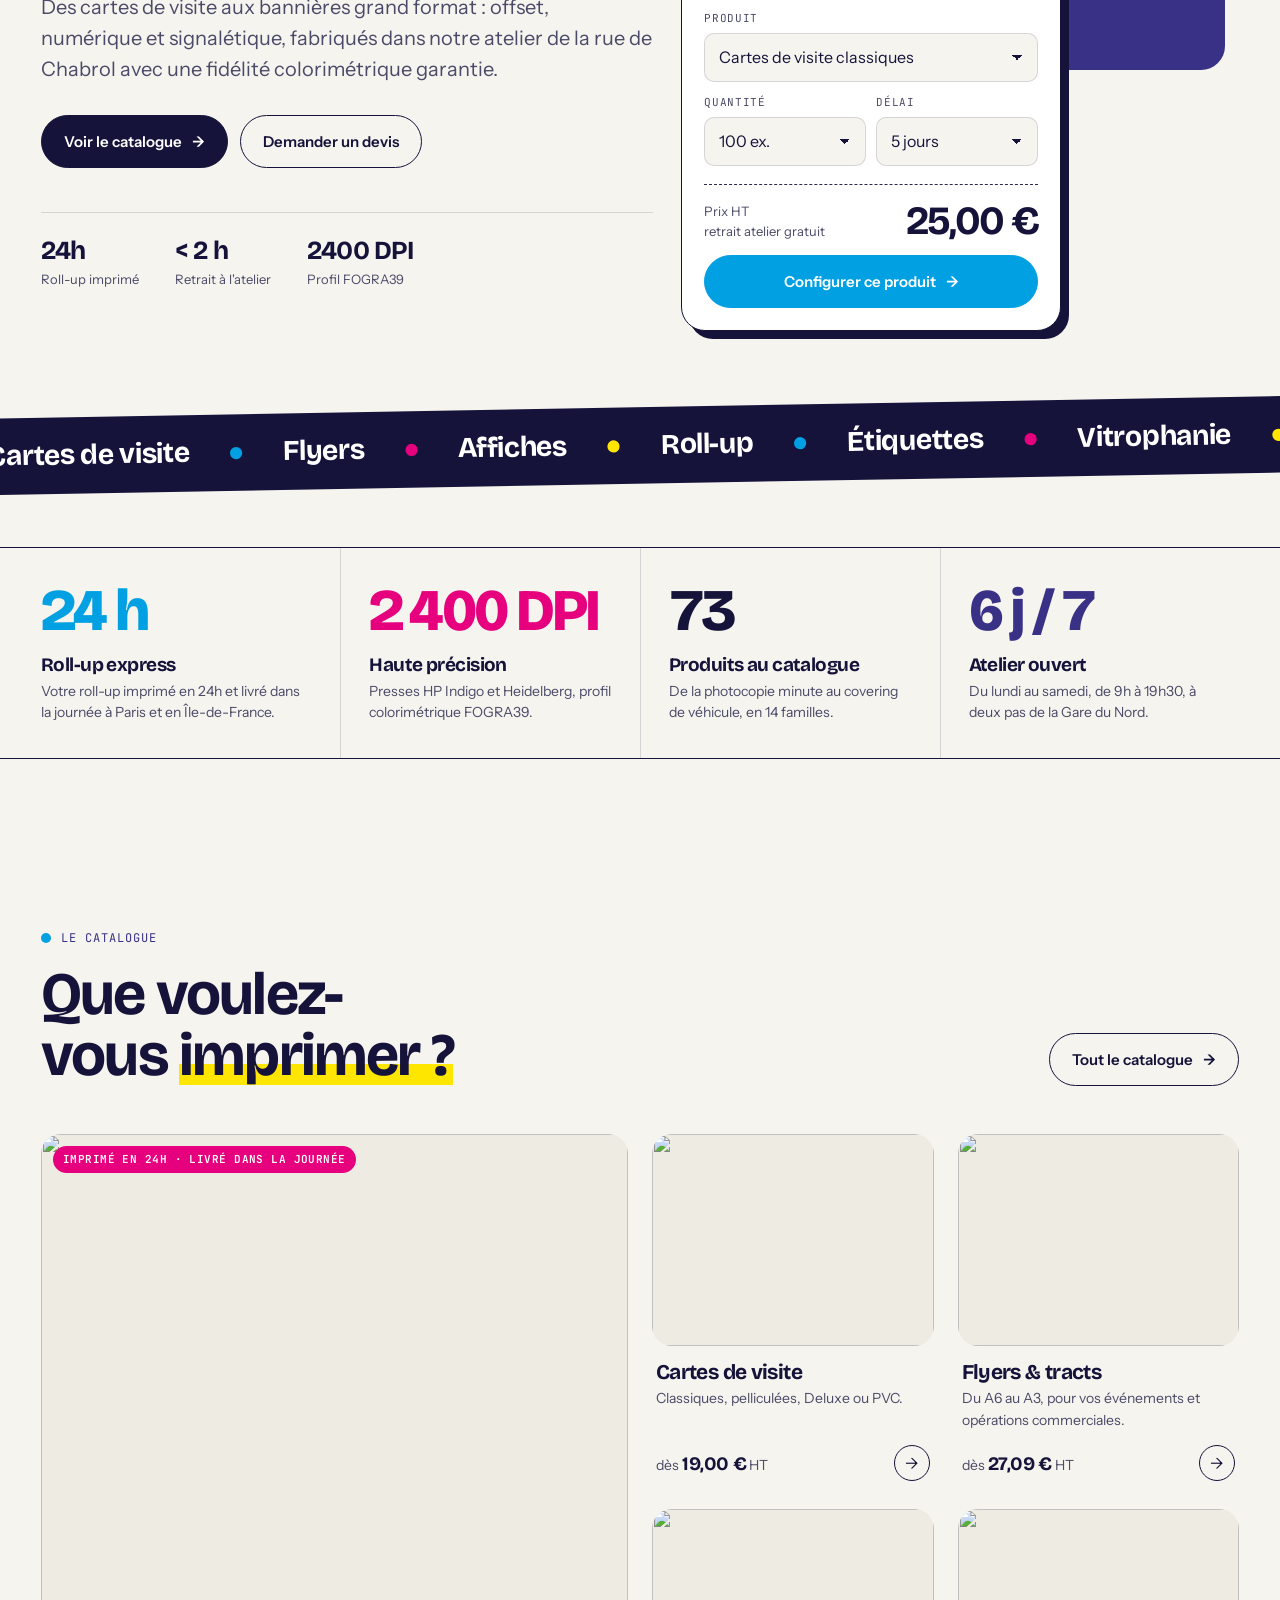
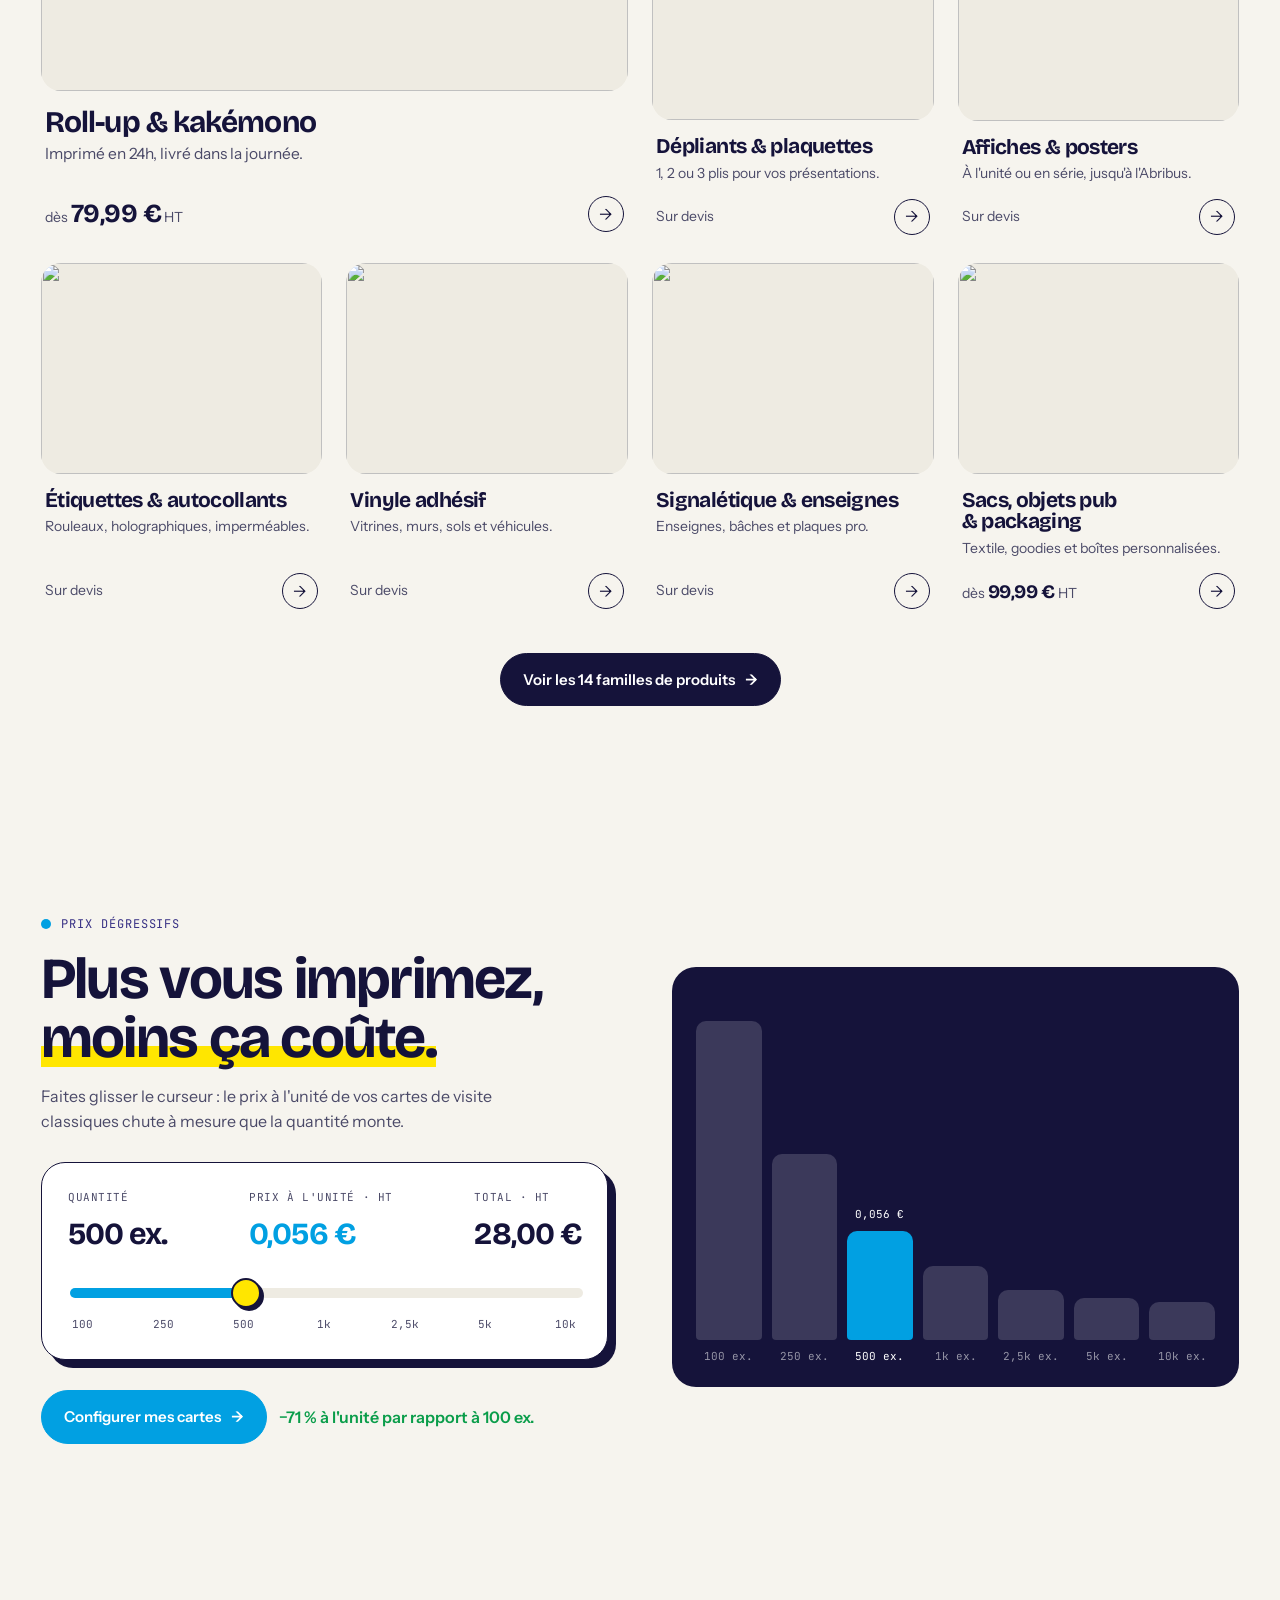
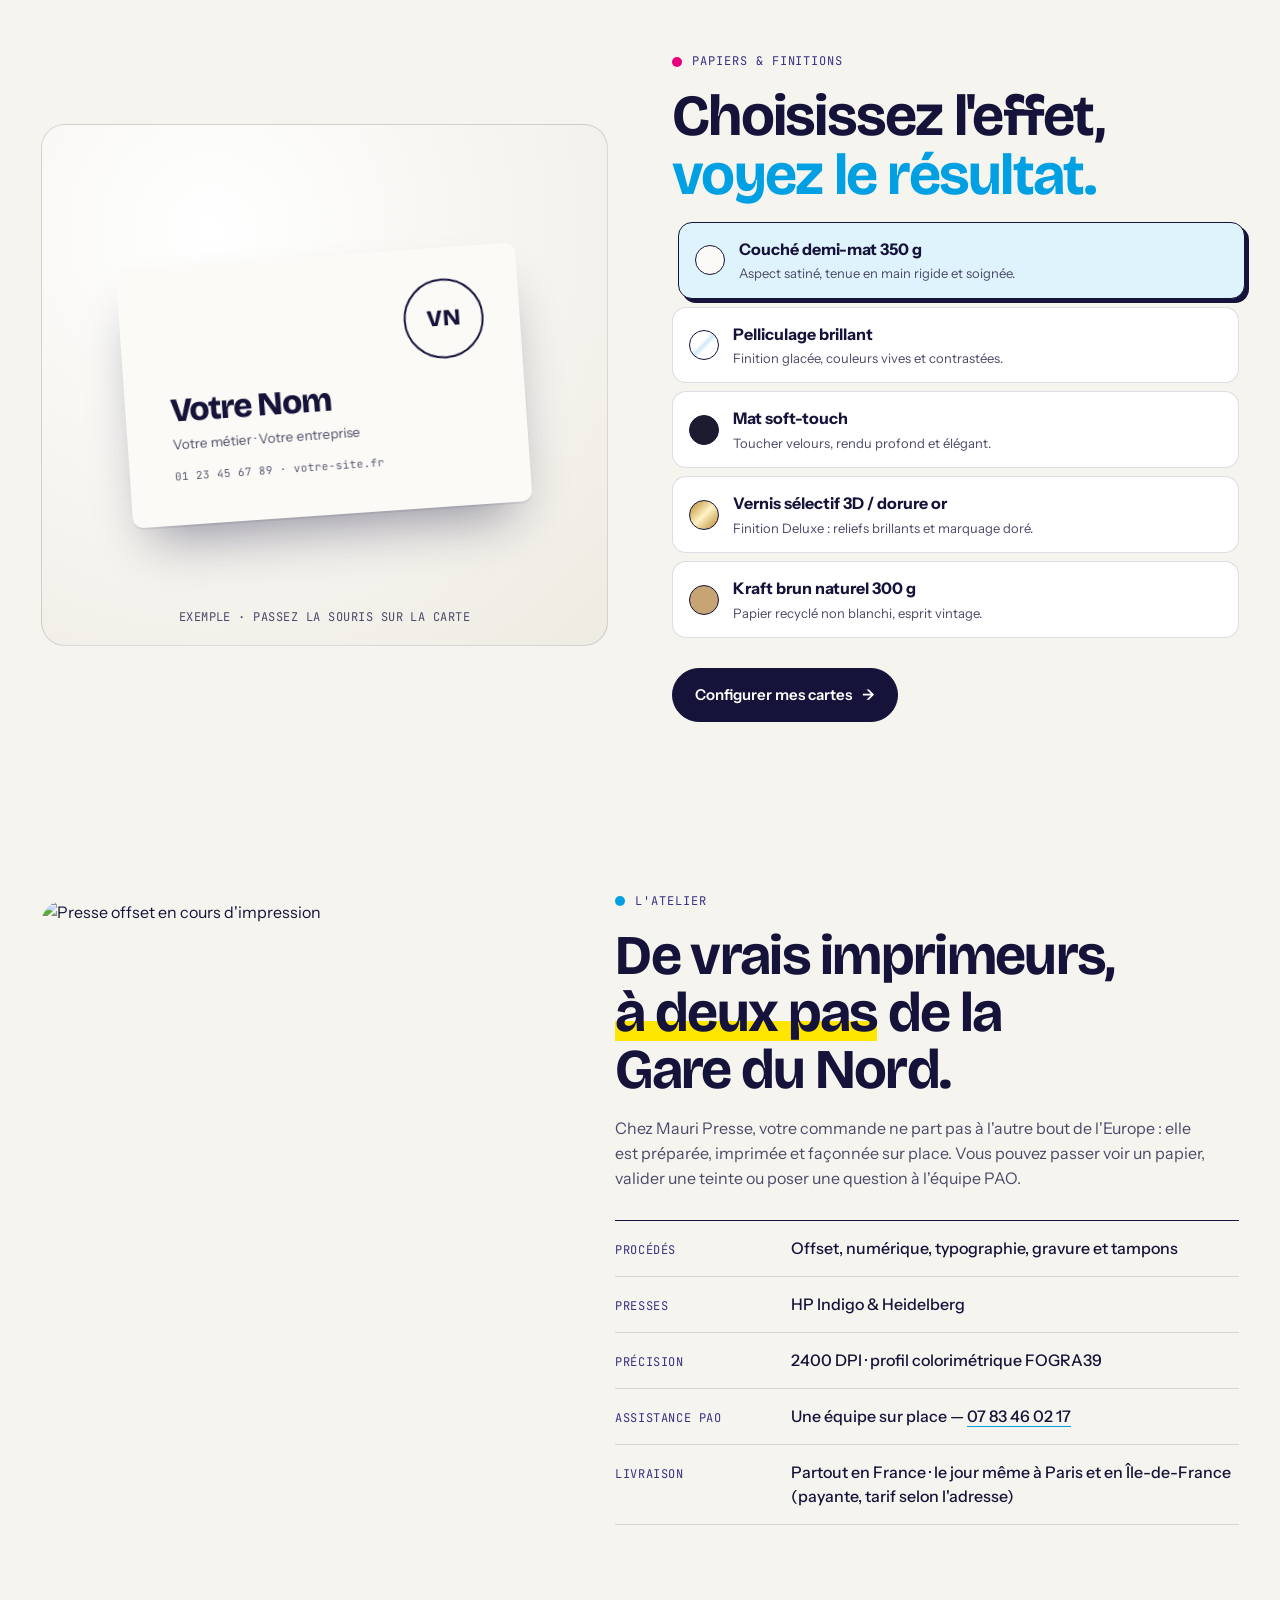
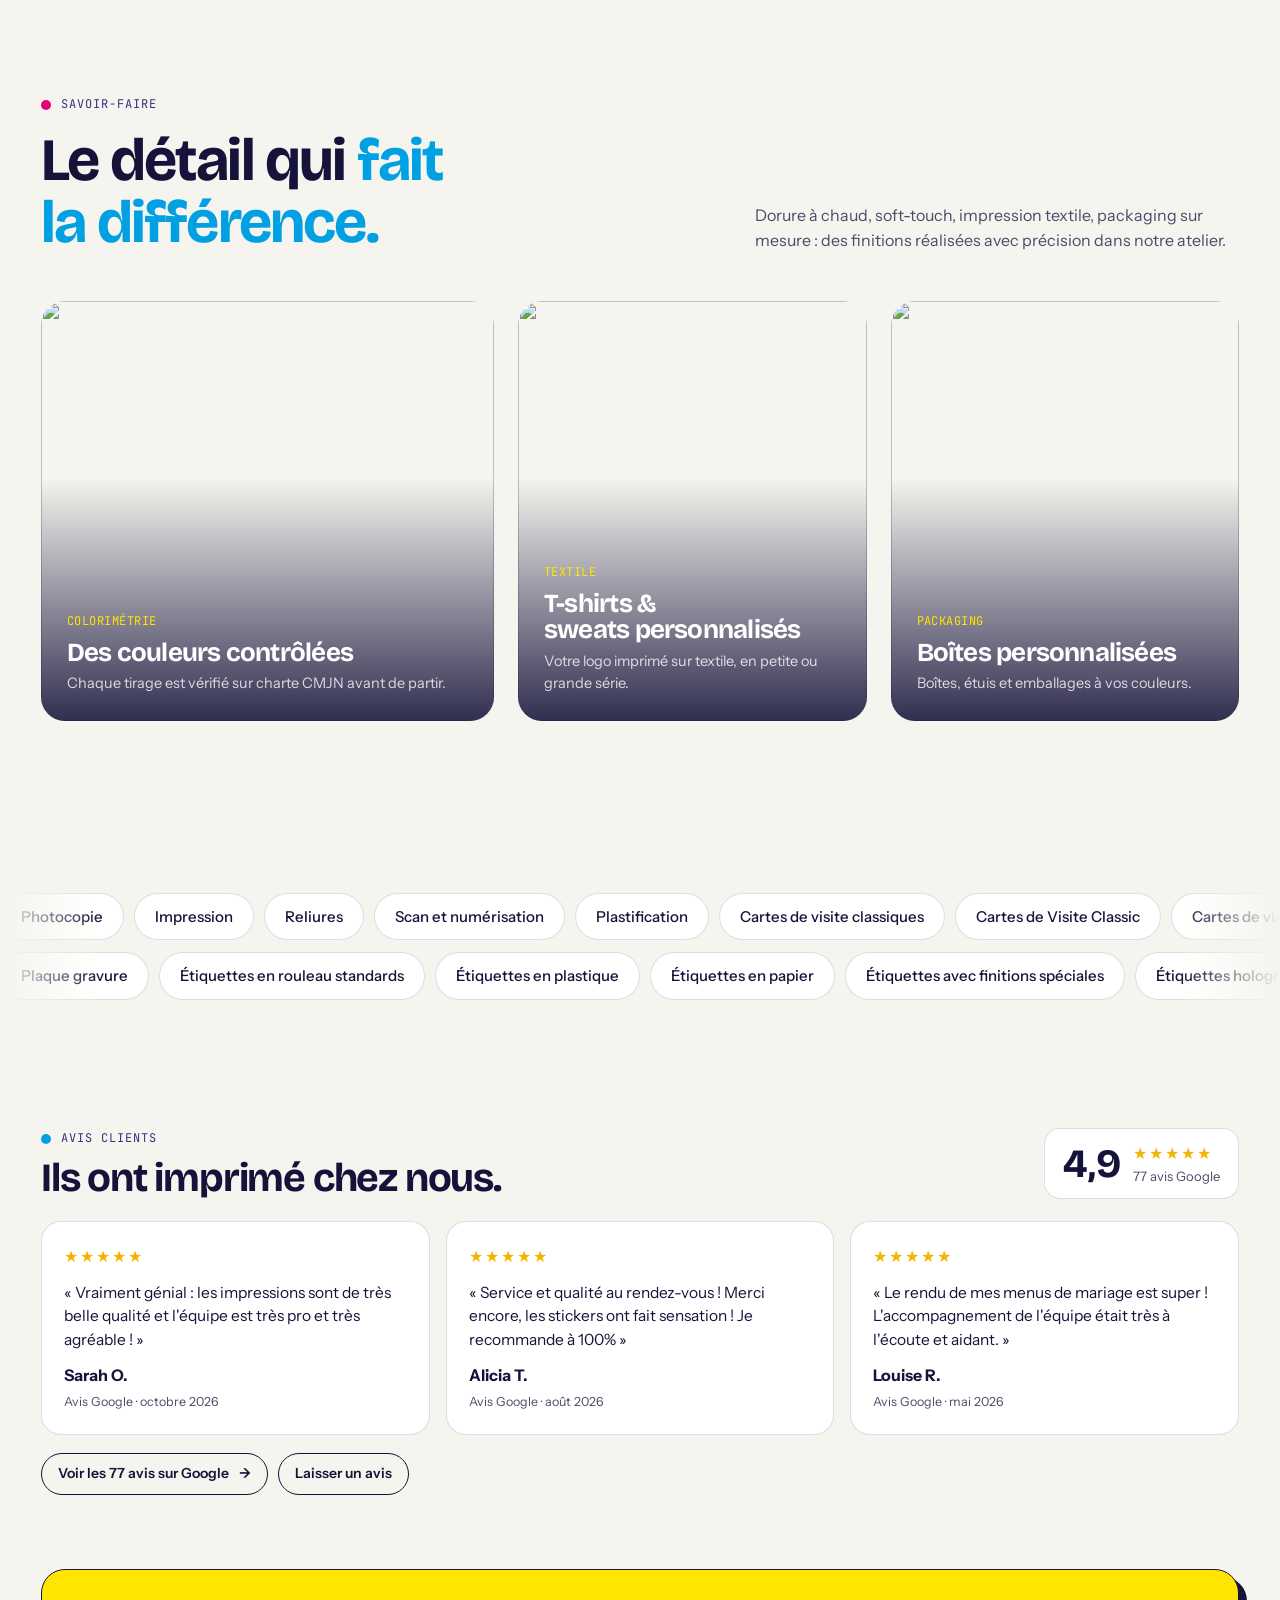
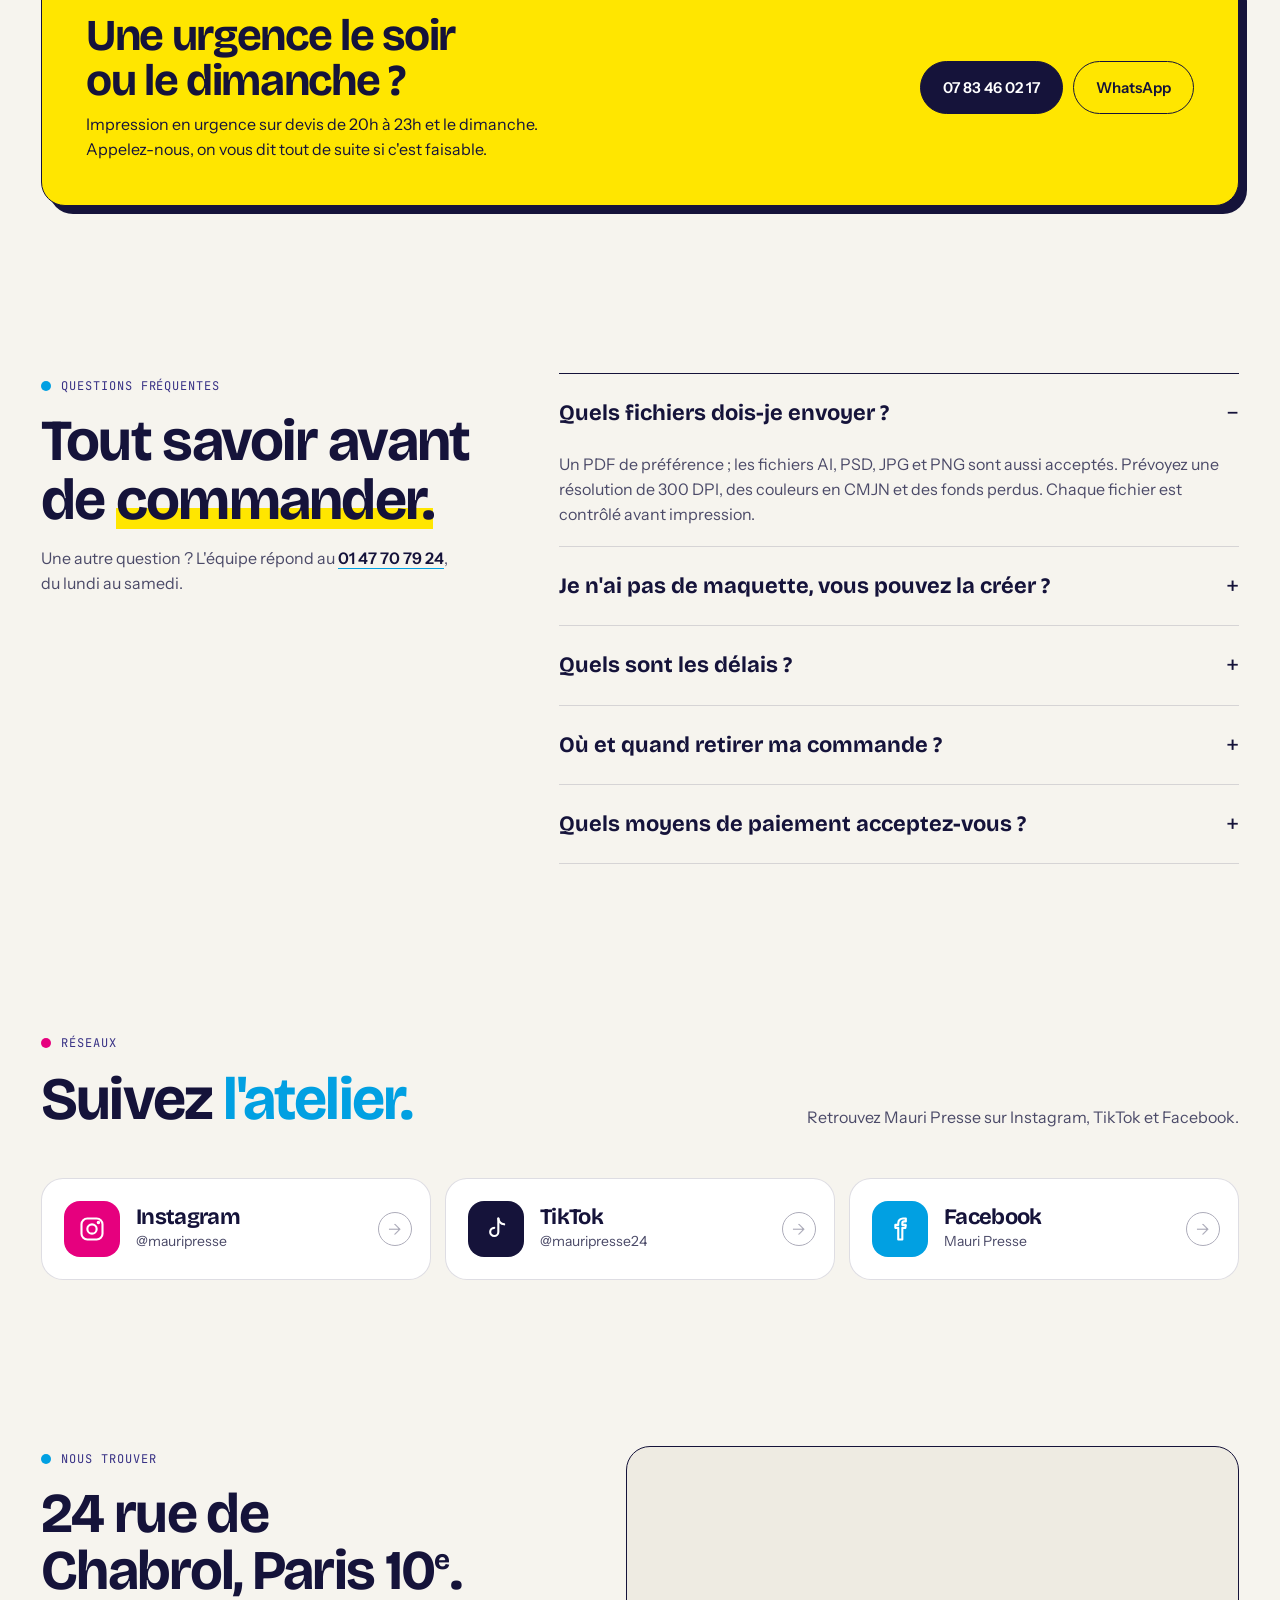
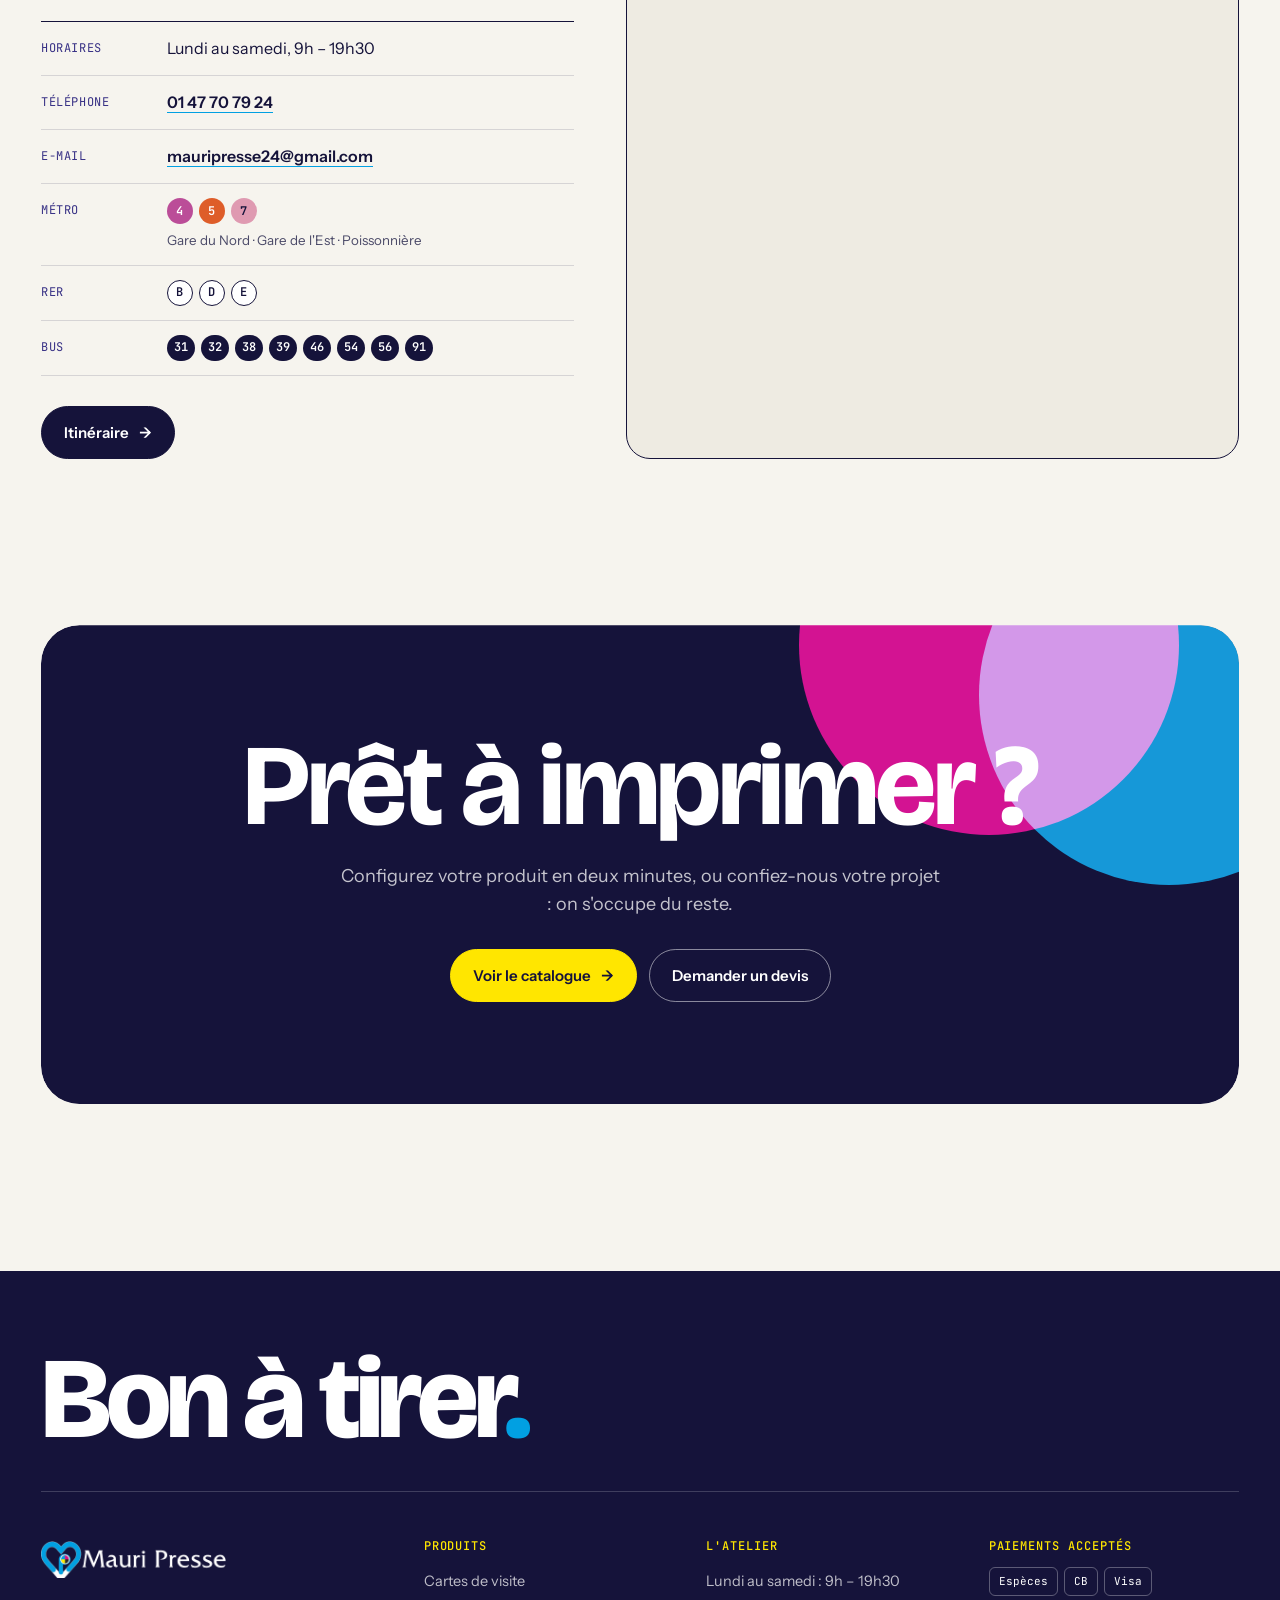
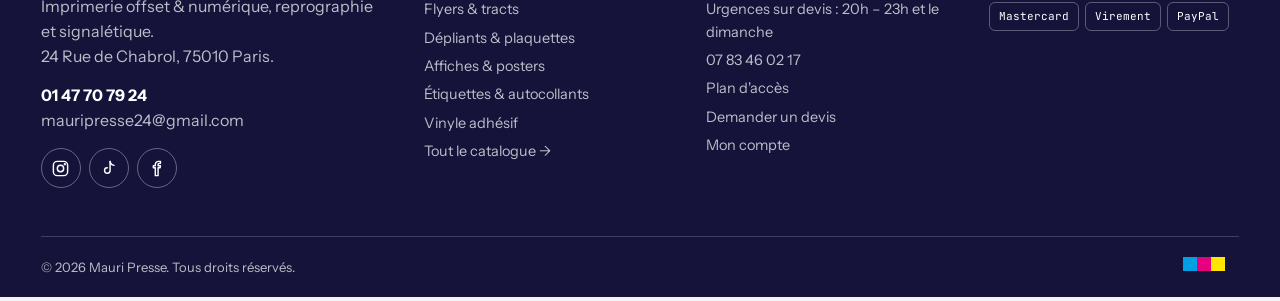
==== commit d6c061bc: "Mise à jour du site (25/11/2026 14:20)" ====
--- a/index.html
+++ b/index.html
@@ -9,12 +9,12 @@
 <link rel="preconnect" href="https://fonts.googleapis.com">
 <link rel="preconnect" href="https://fonts.gstatic.com" crossorigin>
 <link href="https://fonts.googleapis.com/css2?family=Bricolage+Grotesque:opsz,wght@12..96,500;12..96,700;12..96,800&family=Instrument+Sans:wght@400;500;600;700&family=JetBrains+Mono:wght@400;500;600&display=swap" rel="stylesheet">
-<link rel="stylesheet" href="assets/style.css?v=202611251134">
+<link rel="stylesheet" href="assets/style.css?v=202611251419">
 </head>
 <body>
 <div id="site-header"></div>
-<script src="assets/data.js?v=202611251134"></script>
-<script src="assets/app.js?v=202611251134"></script>
+<script src="assets/data.js?v=202611251419"></script>
+<script src="assets/app.js?v=202611251419"></script>
 
 <main>
 <!-- GRAND CARROUSEL -->
@@ -86,7 +86,7 @@
         <h2>Vos flyers du A6 au A3, <em>imprimés à Paris.</em></h2>
         <p class="rusec__lead">Pour vos ouvertures, événements et opérations commerciales. Papier brillant ou mat, recto ou recto/verso, retrait le jour même.</p>
       </div>
-      <div class="rusec__price"><small>À partir de</small><b>30,38 €</b><span>HT · 100 flyers</span></div>
+      <div class="rusec__price"><small>À partir de</small><b>27,09 €</b><span>HT · 100 flyers</span></div>
     </div>
     <div class="rusec__line is-fly" data-flyers-line></div>
     <div class="hero__cta"><a class="btn btn--yellow" href="format.html?p=flyers">Choisir mon format <span class="arrow">→</span></a><a class="btn btn--light" href="categorie.html?c=flyers-tracts">Voir les flyers</a></div>
@@ -382,7 +382,7 @@
 /* Catalogue de l'accueil : huit familles, une photo et un prix chacune */
 (() => {
   const SHOW = ["roll-up-kakemono", "cartes-de-visite", "flyers-tracts", "depliants-plaquettes", "affiche-poster", "etiquettes-autocollants", "vinyle-adhesif", "signaletique-enseignes", "objets-packaging"];
-  const FROM = { "cartes-de-visite": fromPrice("classic"), "flyers-tracts": 30.38, "roll-up-kakemono": 79.99, "objets-packaging": 99.99 }; /* prix « dès » du site officiel */
+  const FROM = { "cartes-de-visite": fromPrice("classic"), "flyers-tracts": 27.09, "roll-up-kakemono": 79.99, "objets-packaging": 99.99 }; /* prix « dès » du site officiel */
   document.getElementById("cats").innerHTML = SHOW.map((id, i) => {
     const c = CATS.find((x) => x.id === id), k = FROM[id];
     return `<a class="shopcard${i === 0 ? " shopcard--big" : ""}${i >= 7 ? " shopcard--extra" : ""}" href="categorie.html?c=${id}">
@@ -497,6 +497,6 @@
   fill(); update();
 })();
 </script>
-<script src="assets/home.js?v=202611251134"></script>
+<script src="assets/home.js?v=202611251419"></script>
 </body>
 </html>
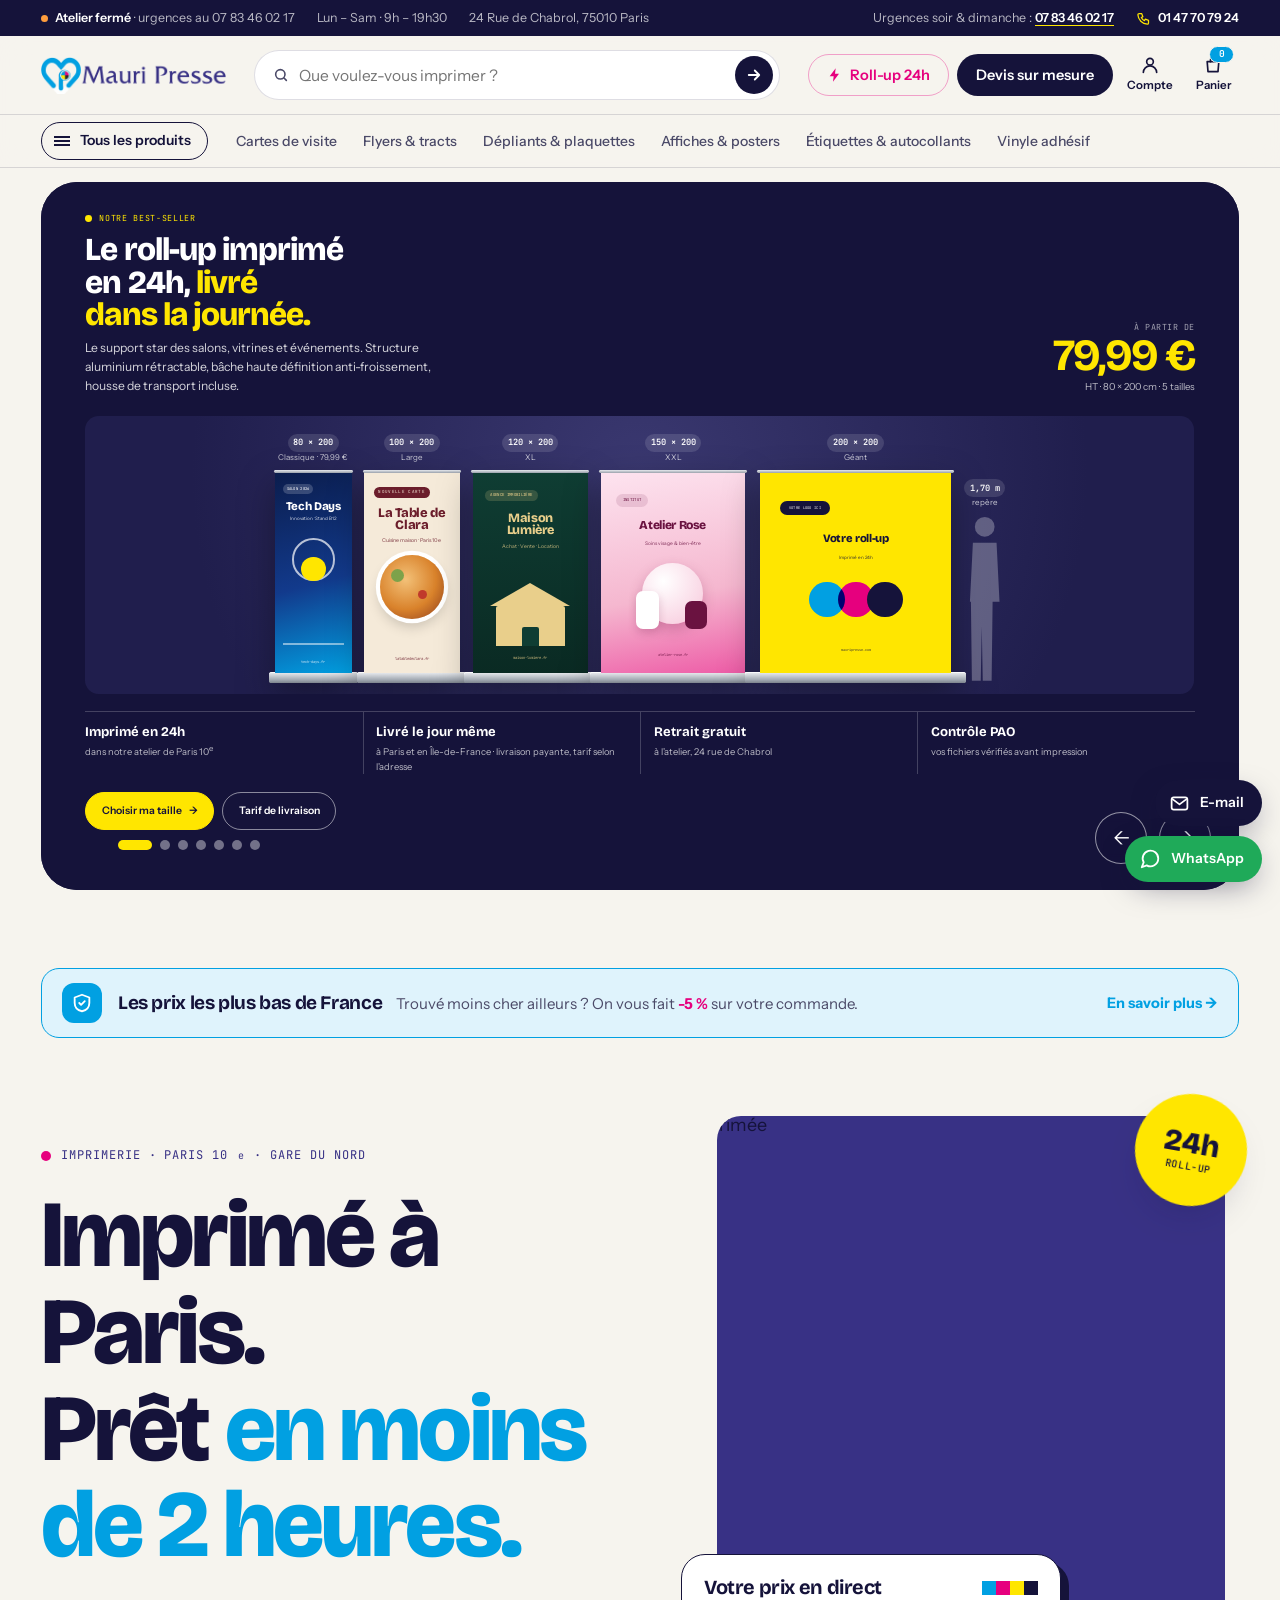
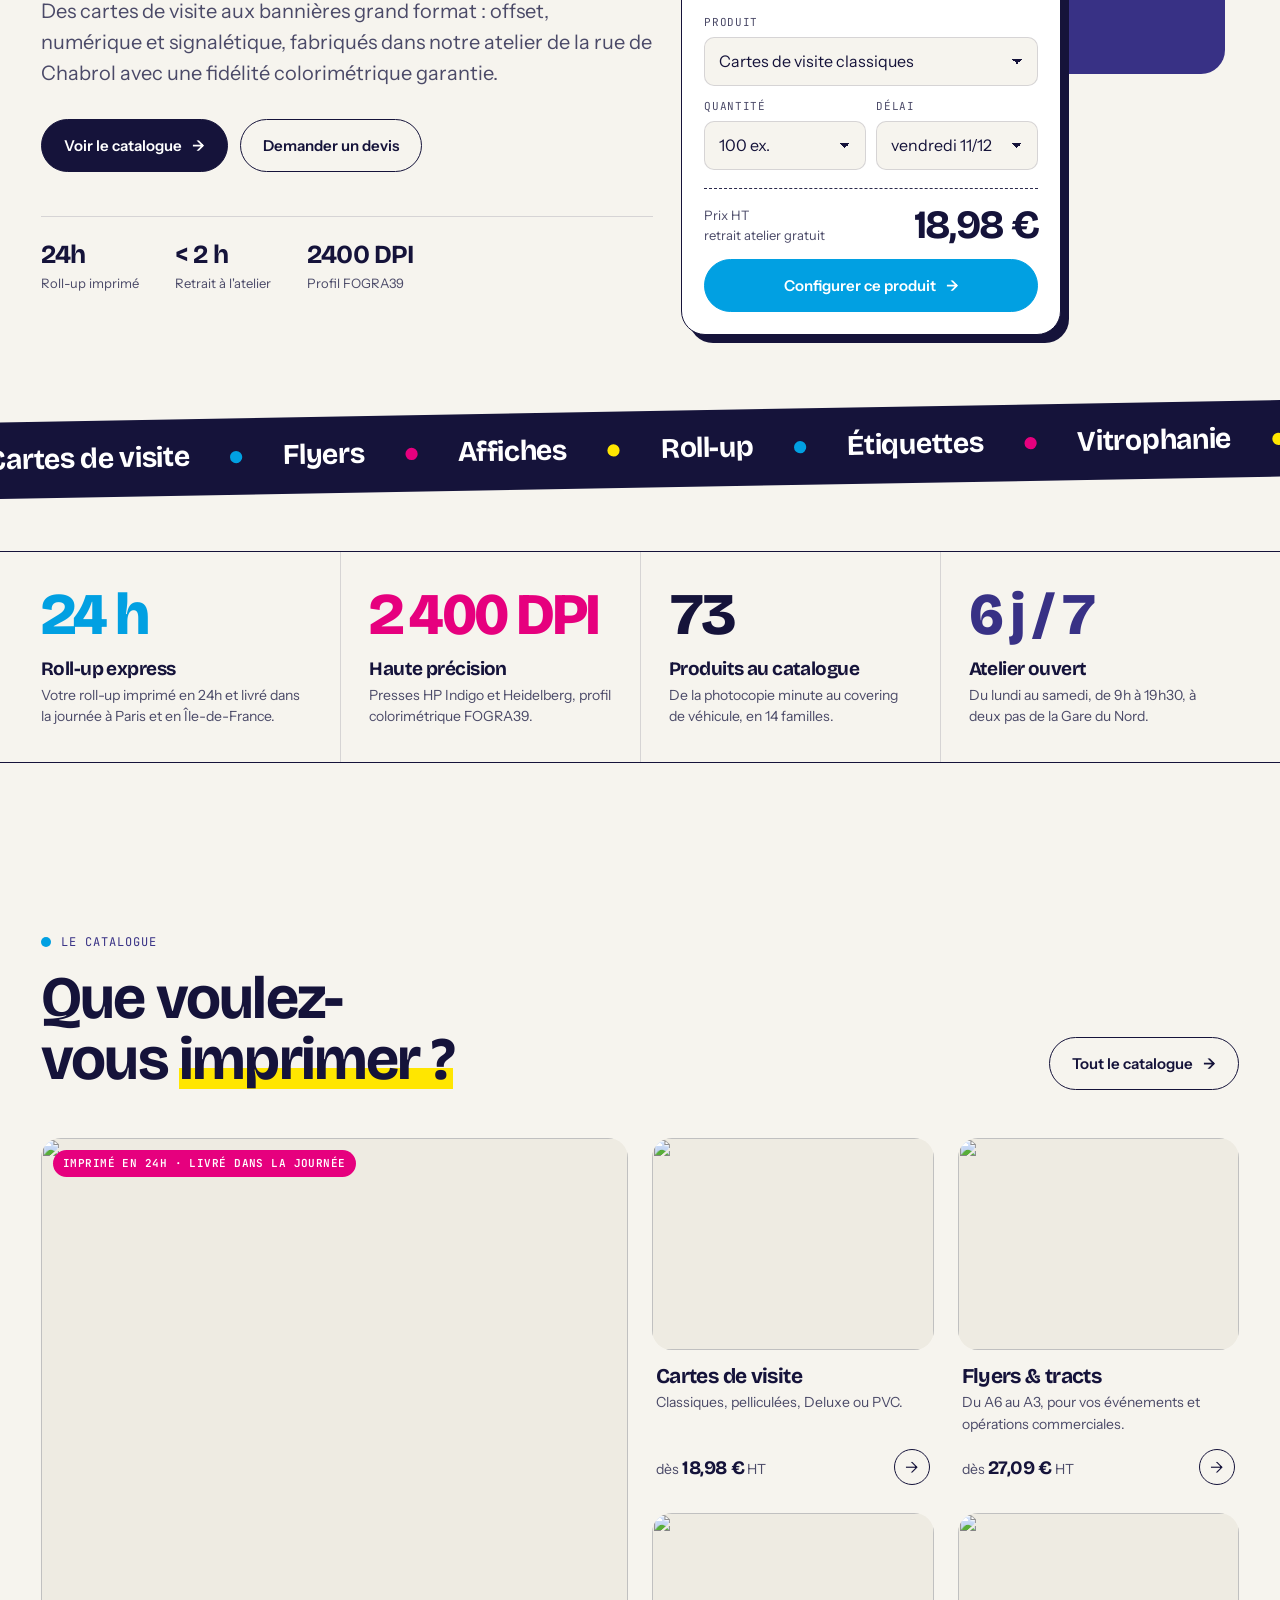
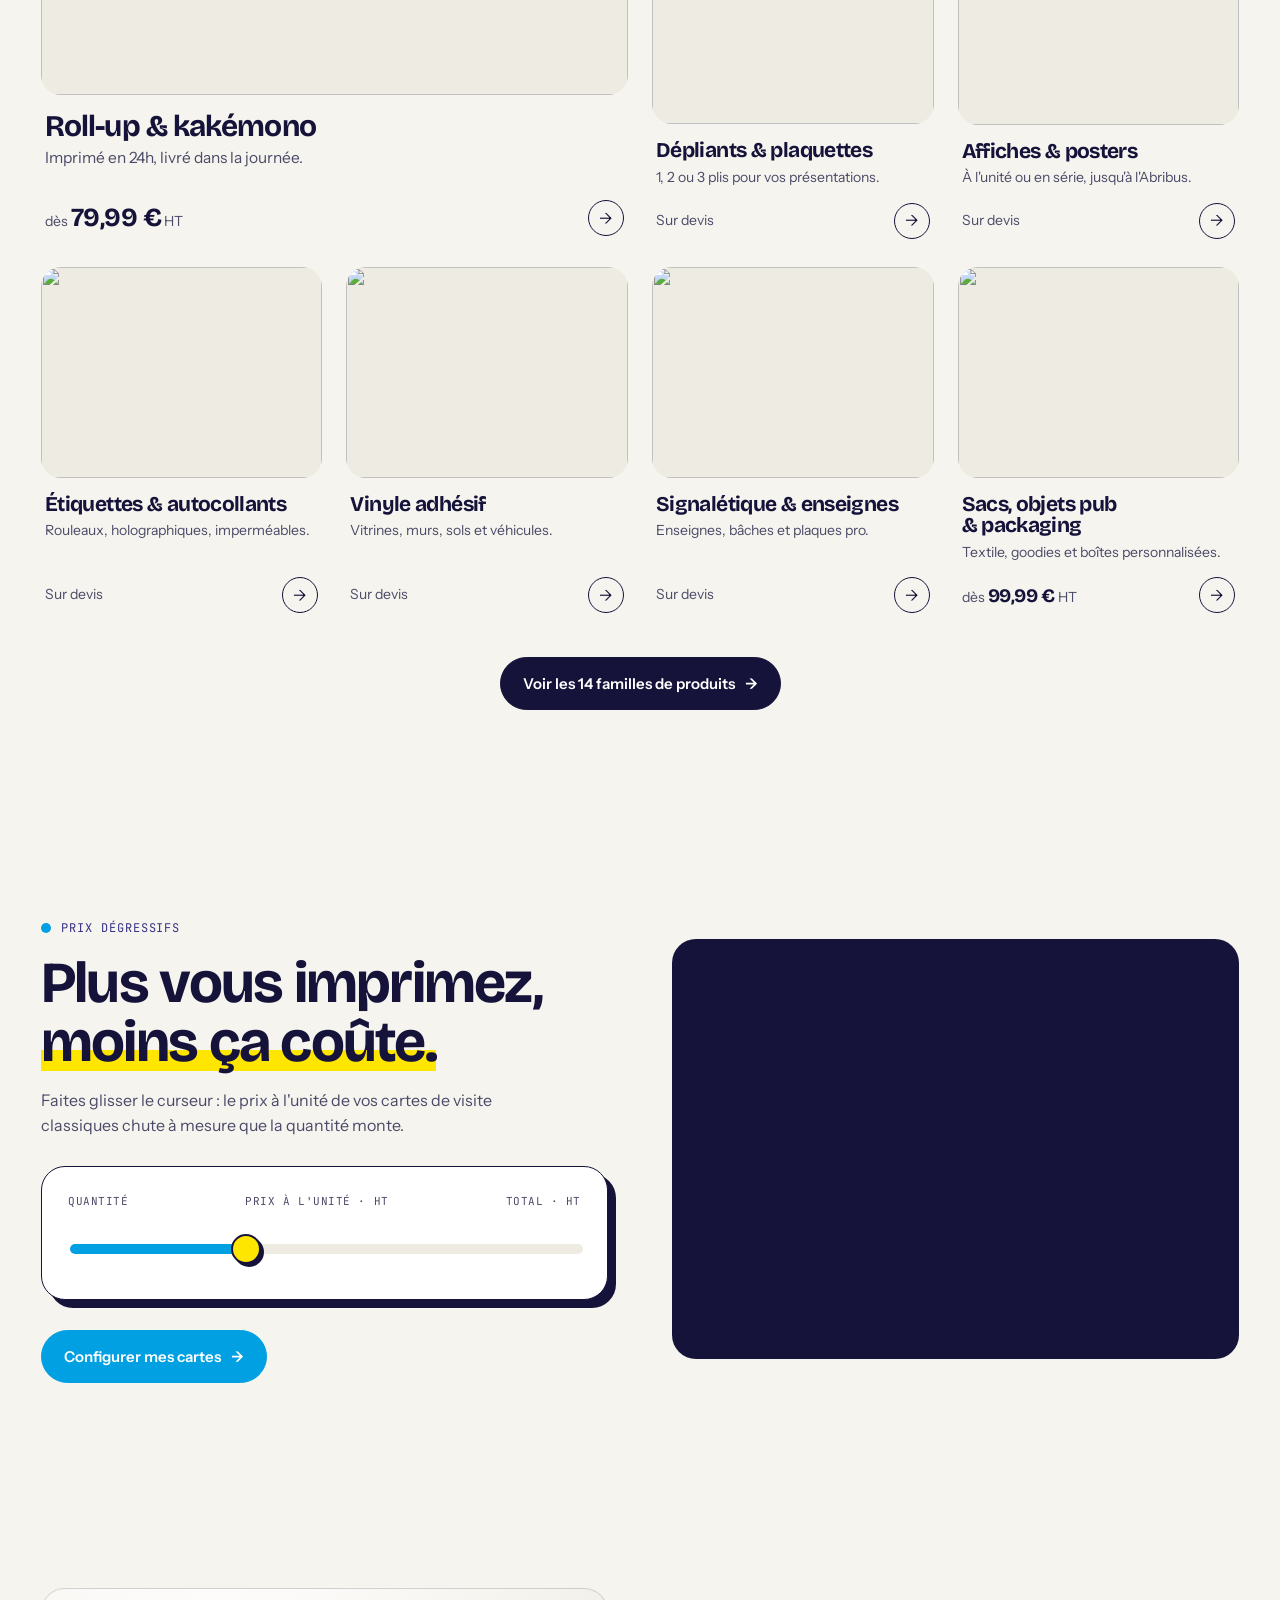
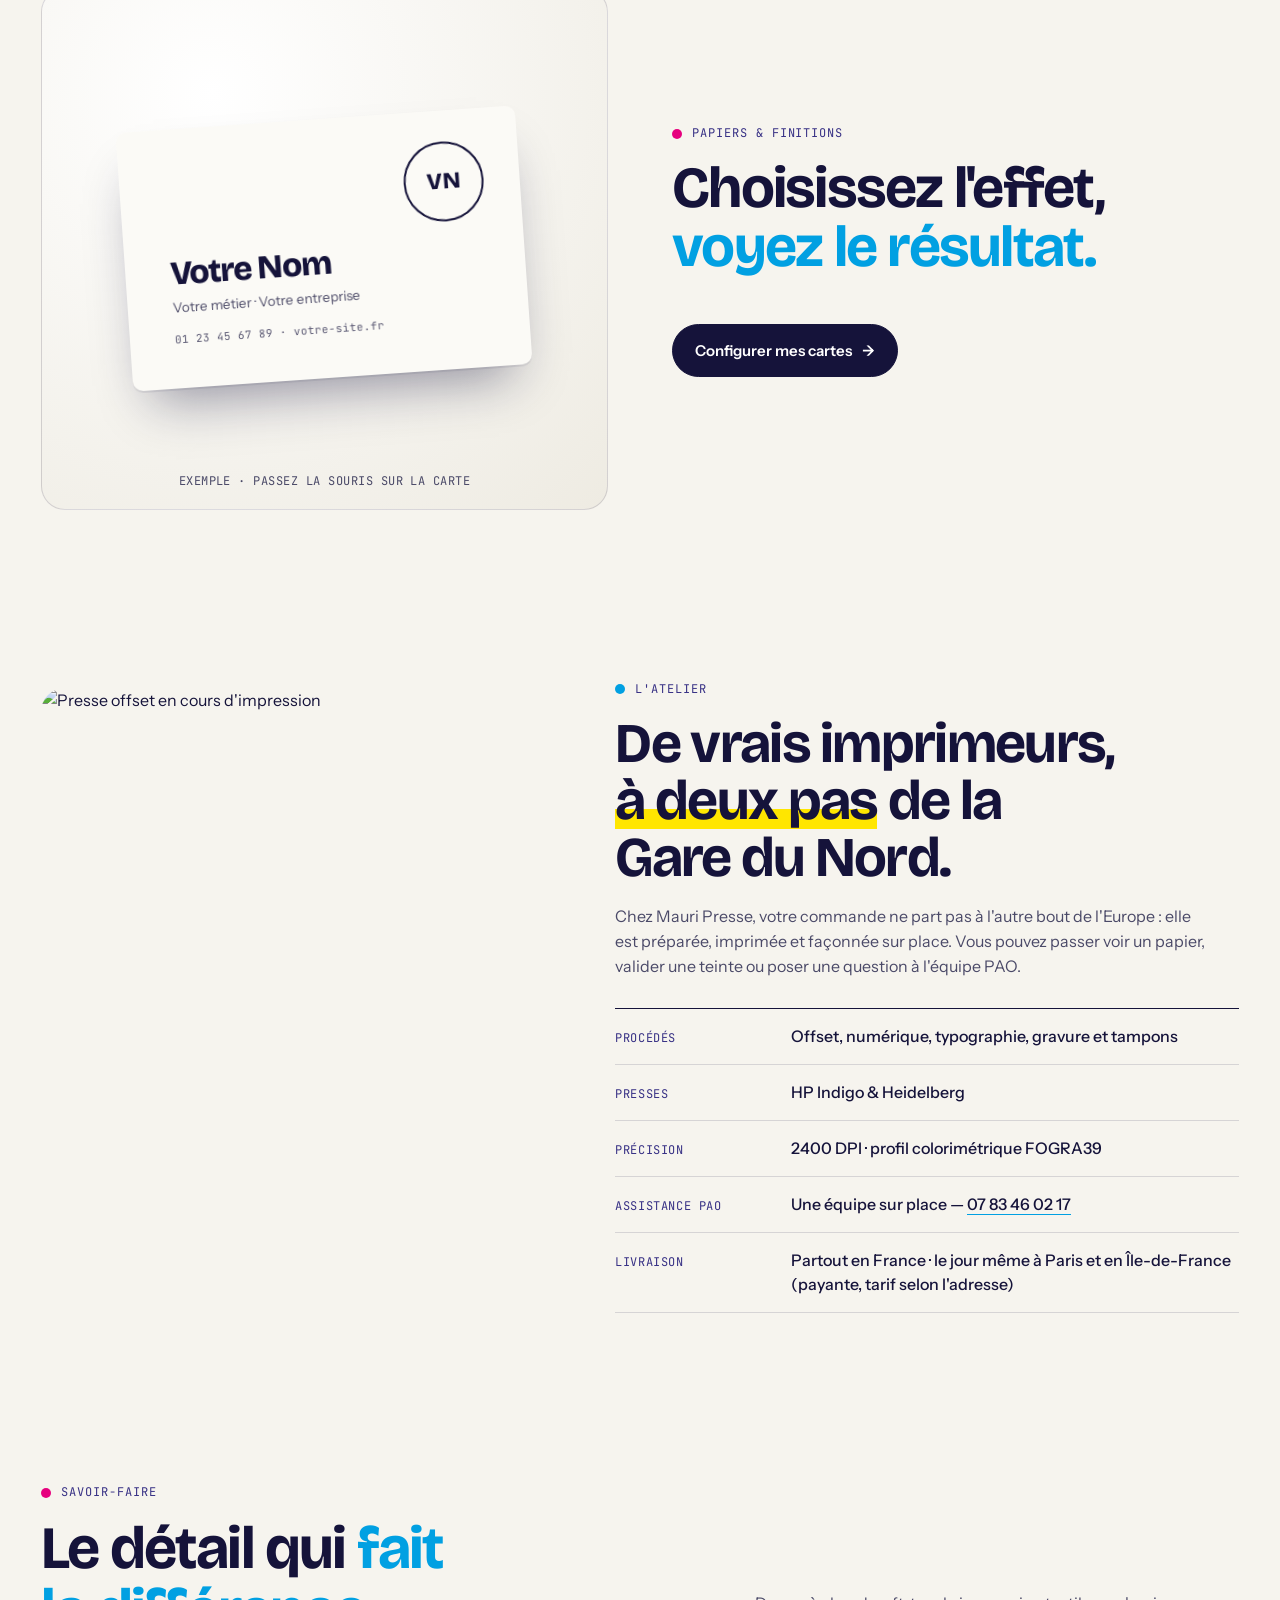
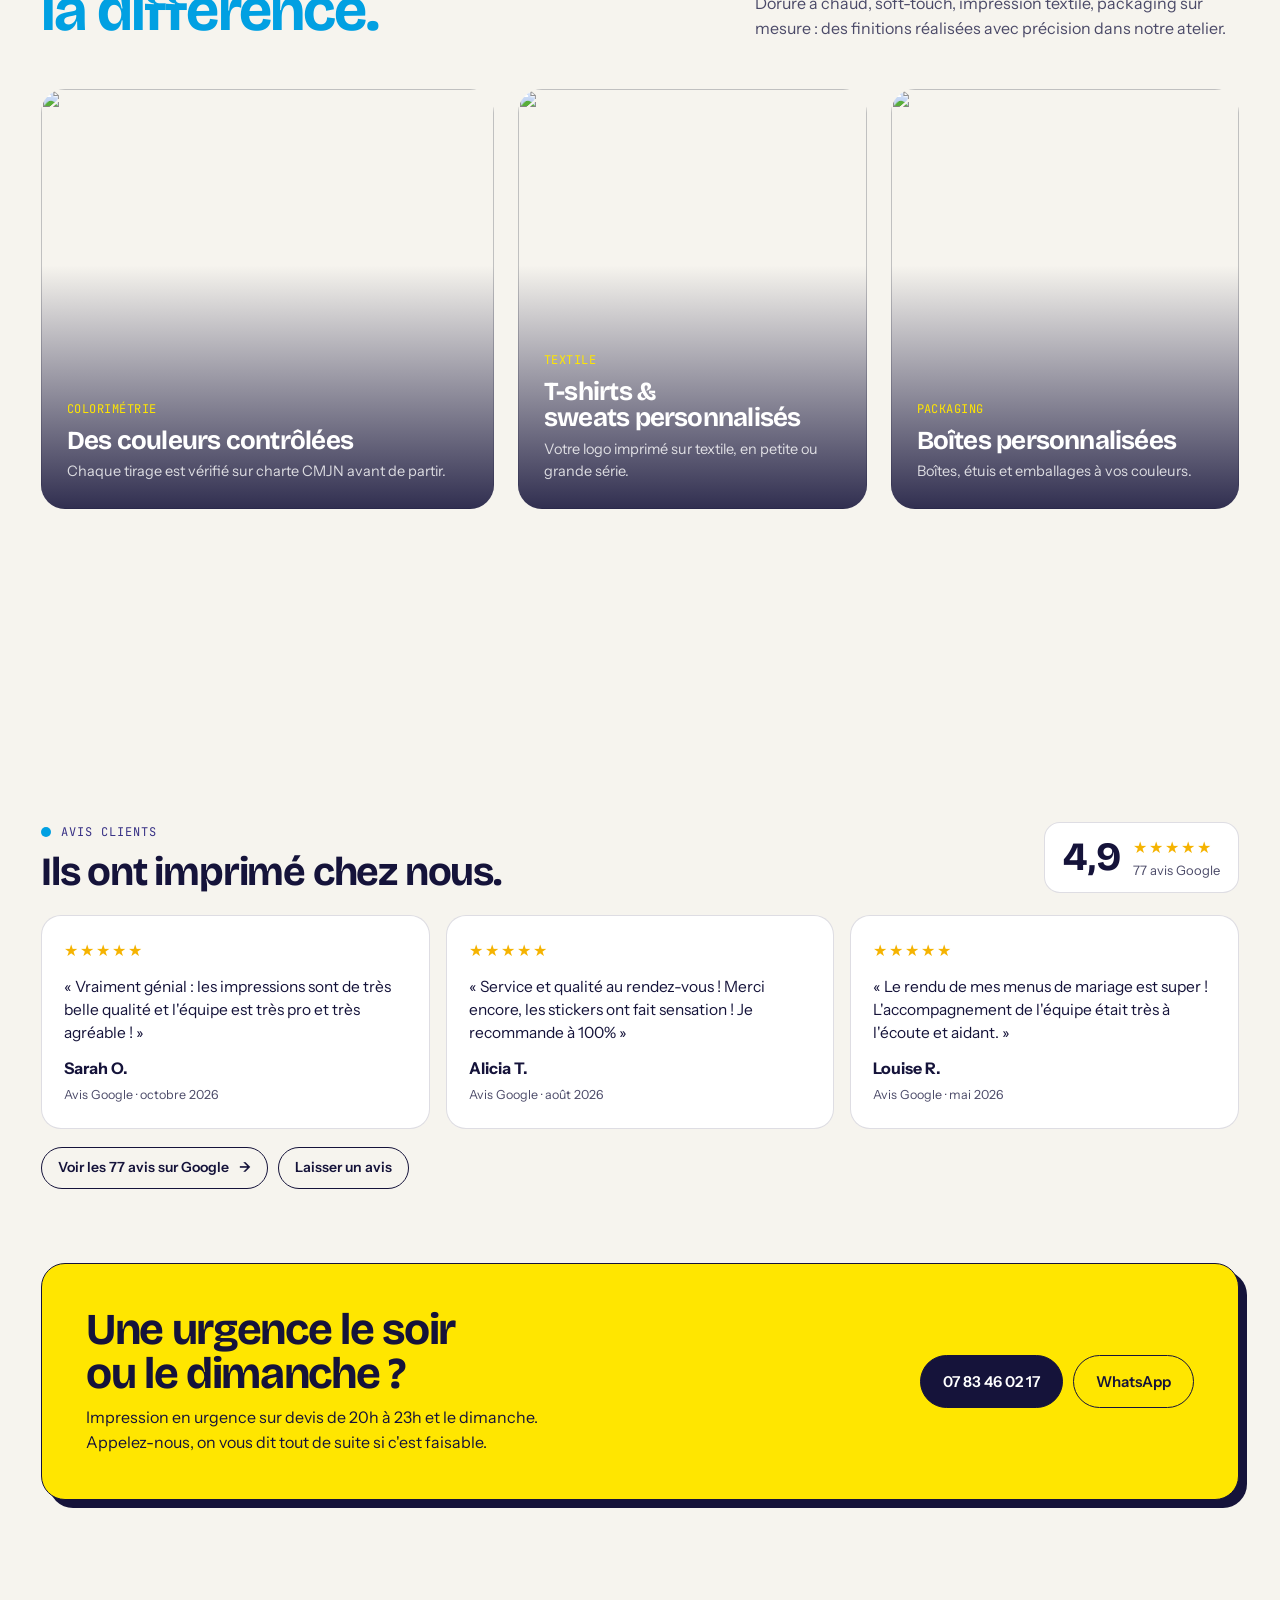
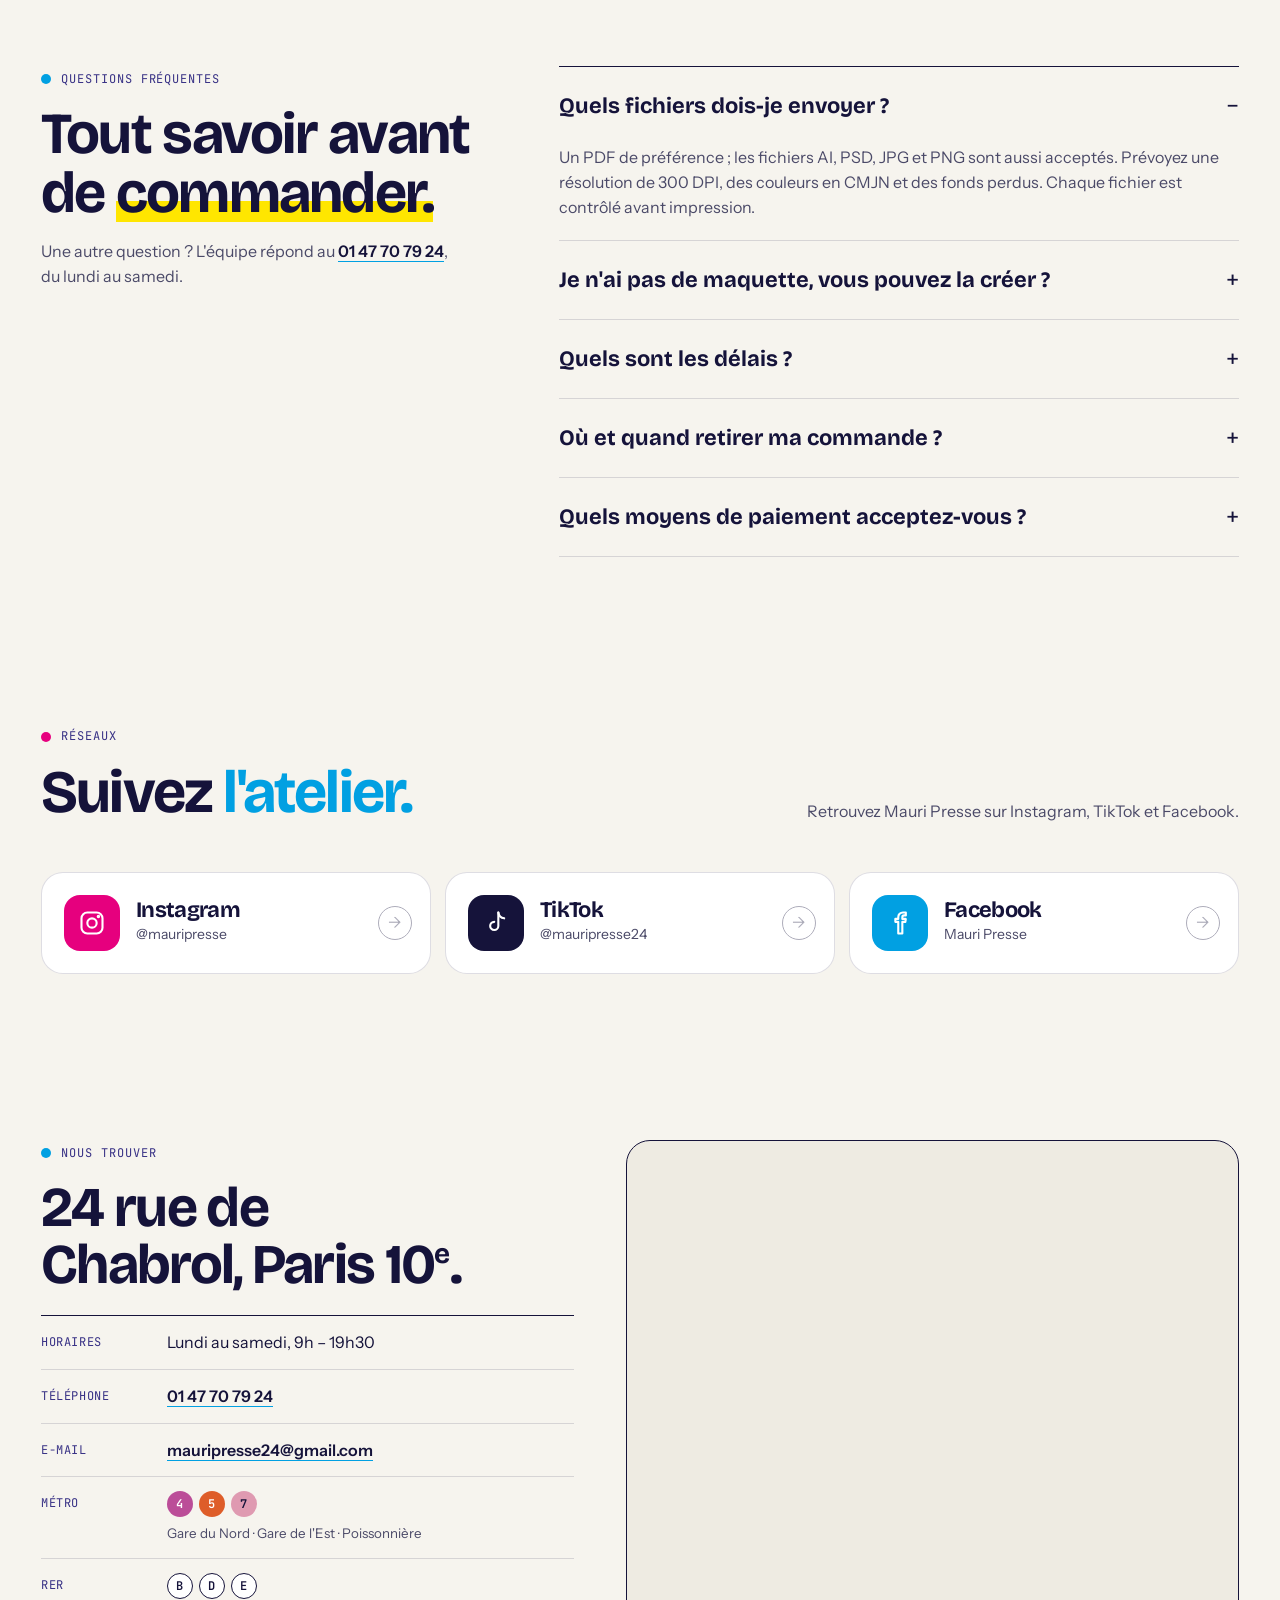
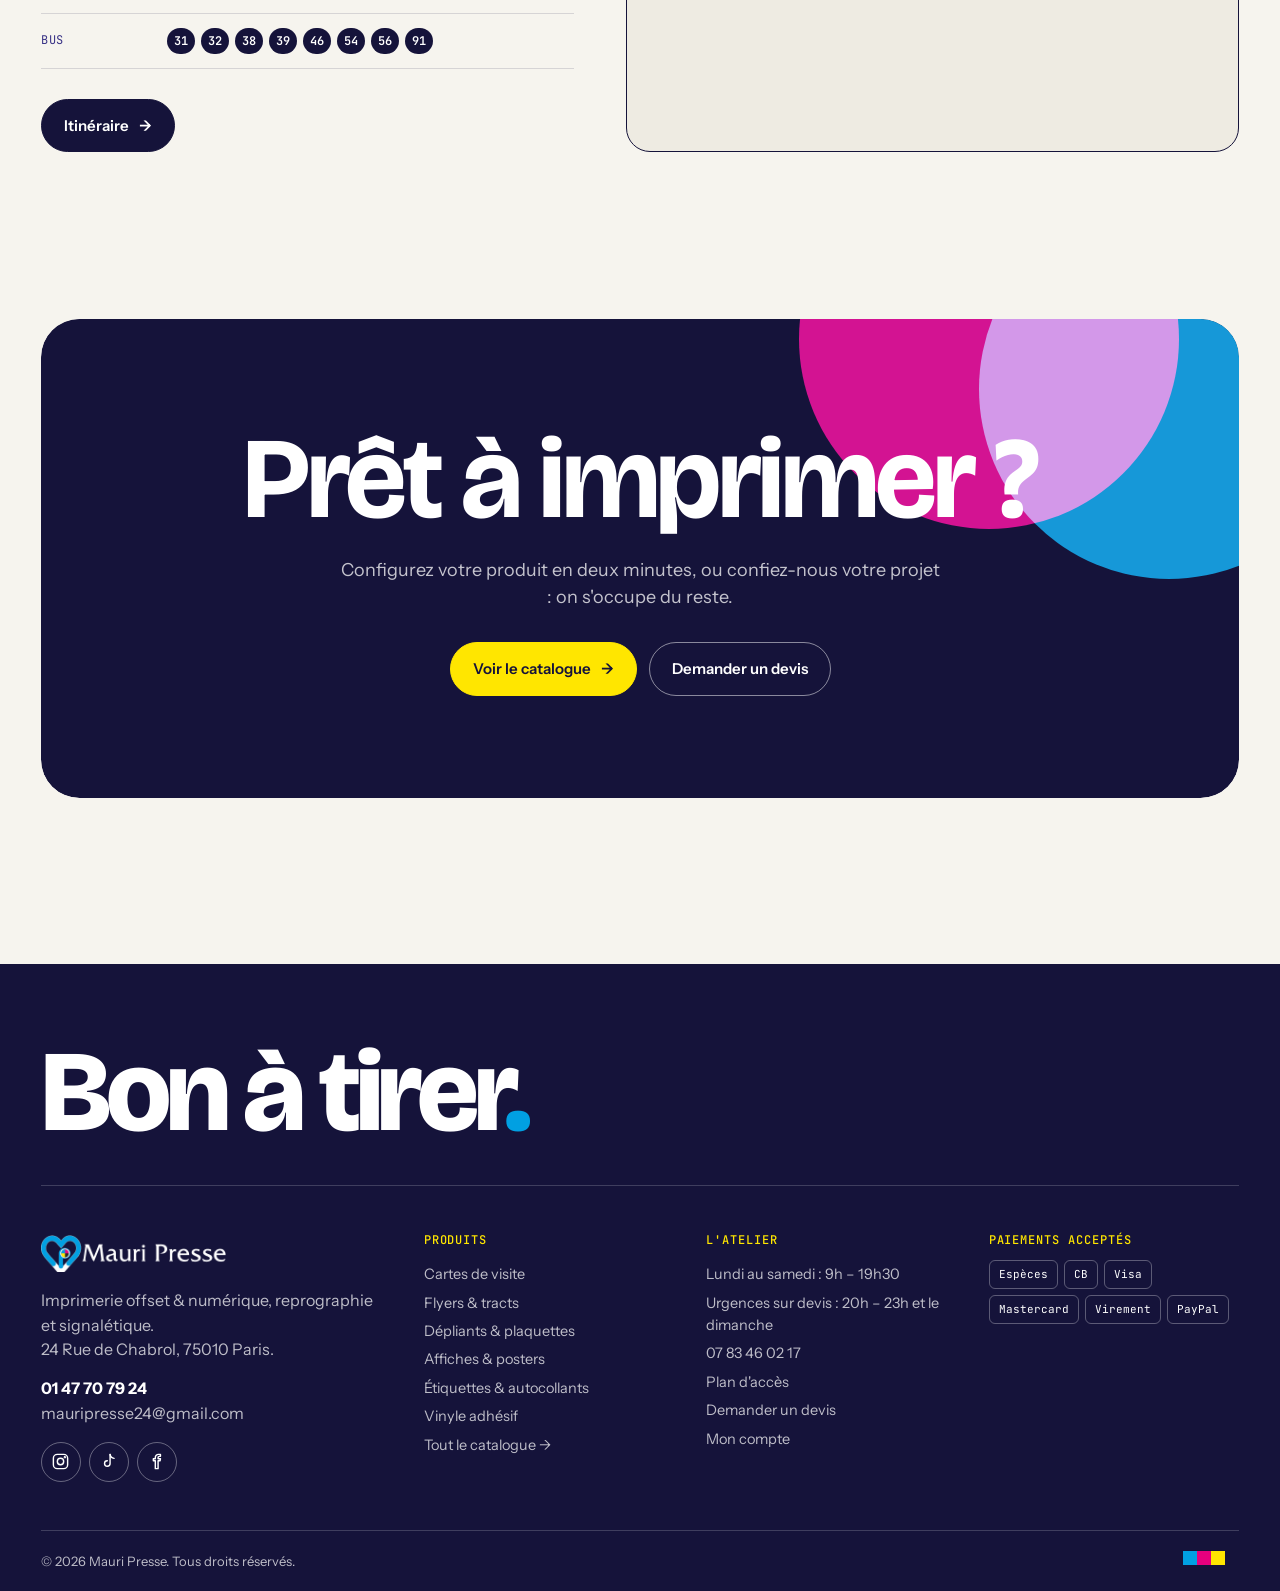
==== commit 87ba148a: "Mise à jour du site (25/11/2026 15:03)" ====
--- a/index.html
+++ b/index.html
@@ -9,12 +9,13 @@
 <link rel="preconnect" href="https://fonts.googleapis.com">
 <link rel="preconnect" href="https://fonts.gstatic.com" crossorigin>
 <link href="https://fonts.googleapis.com/css2?family=Bricolage+Grotesque:opsz,wght@12..96,500;12..96,700;12..96,800&family=Instrument+Sans:wght@400;500;600;700&family=JetBrains+Mono:wght@400;500;600&display=swap" rel="stylesheet">
-<link rel="stylesheet" href="assets/style.css?v=202611251419">
+<link rel="stylesheet" href="assets/style.css?v=202611251502">
 </head>
 <body>
 <div id="site-header"></div>
-<script src="assets/data.js?v=202611251419"></script>
-<script src="assets/app.js?v=202611251419"></script>
+<script src="assets/pxdata.js?v=202611251502"></script>
+<script src="assets/data.js?v=202611251502"></script>
+<script src="assets/app.js?v=202611251502"></script>
 
 <main>
 <!-- GRAND CARROUSEL -->
@@ -497,6 +498,6 @@
   fill(); update();
 })();
 </script>
-<script src="assets/home.js?v=202611251419"></script>
+<script src="assets/home.js?v=202611251502"></script>
 </body>
 </html>
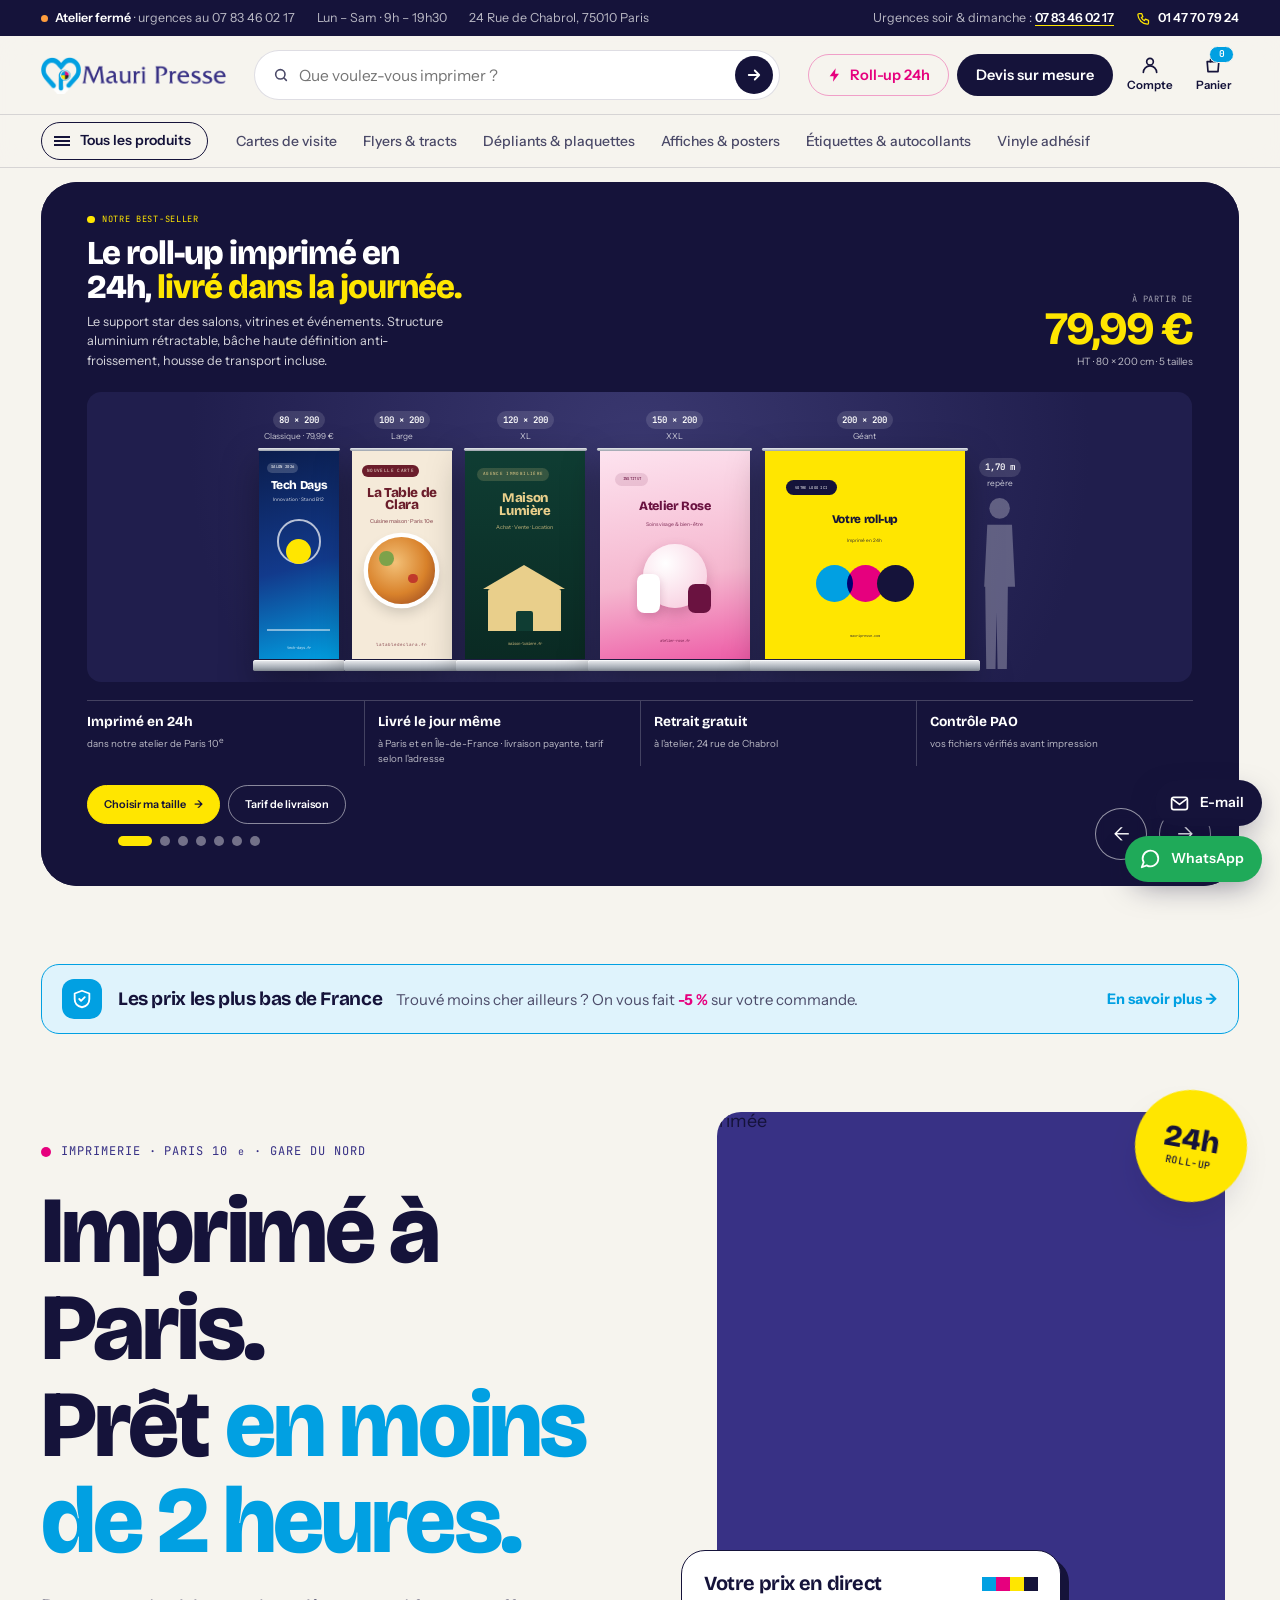
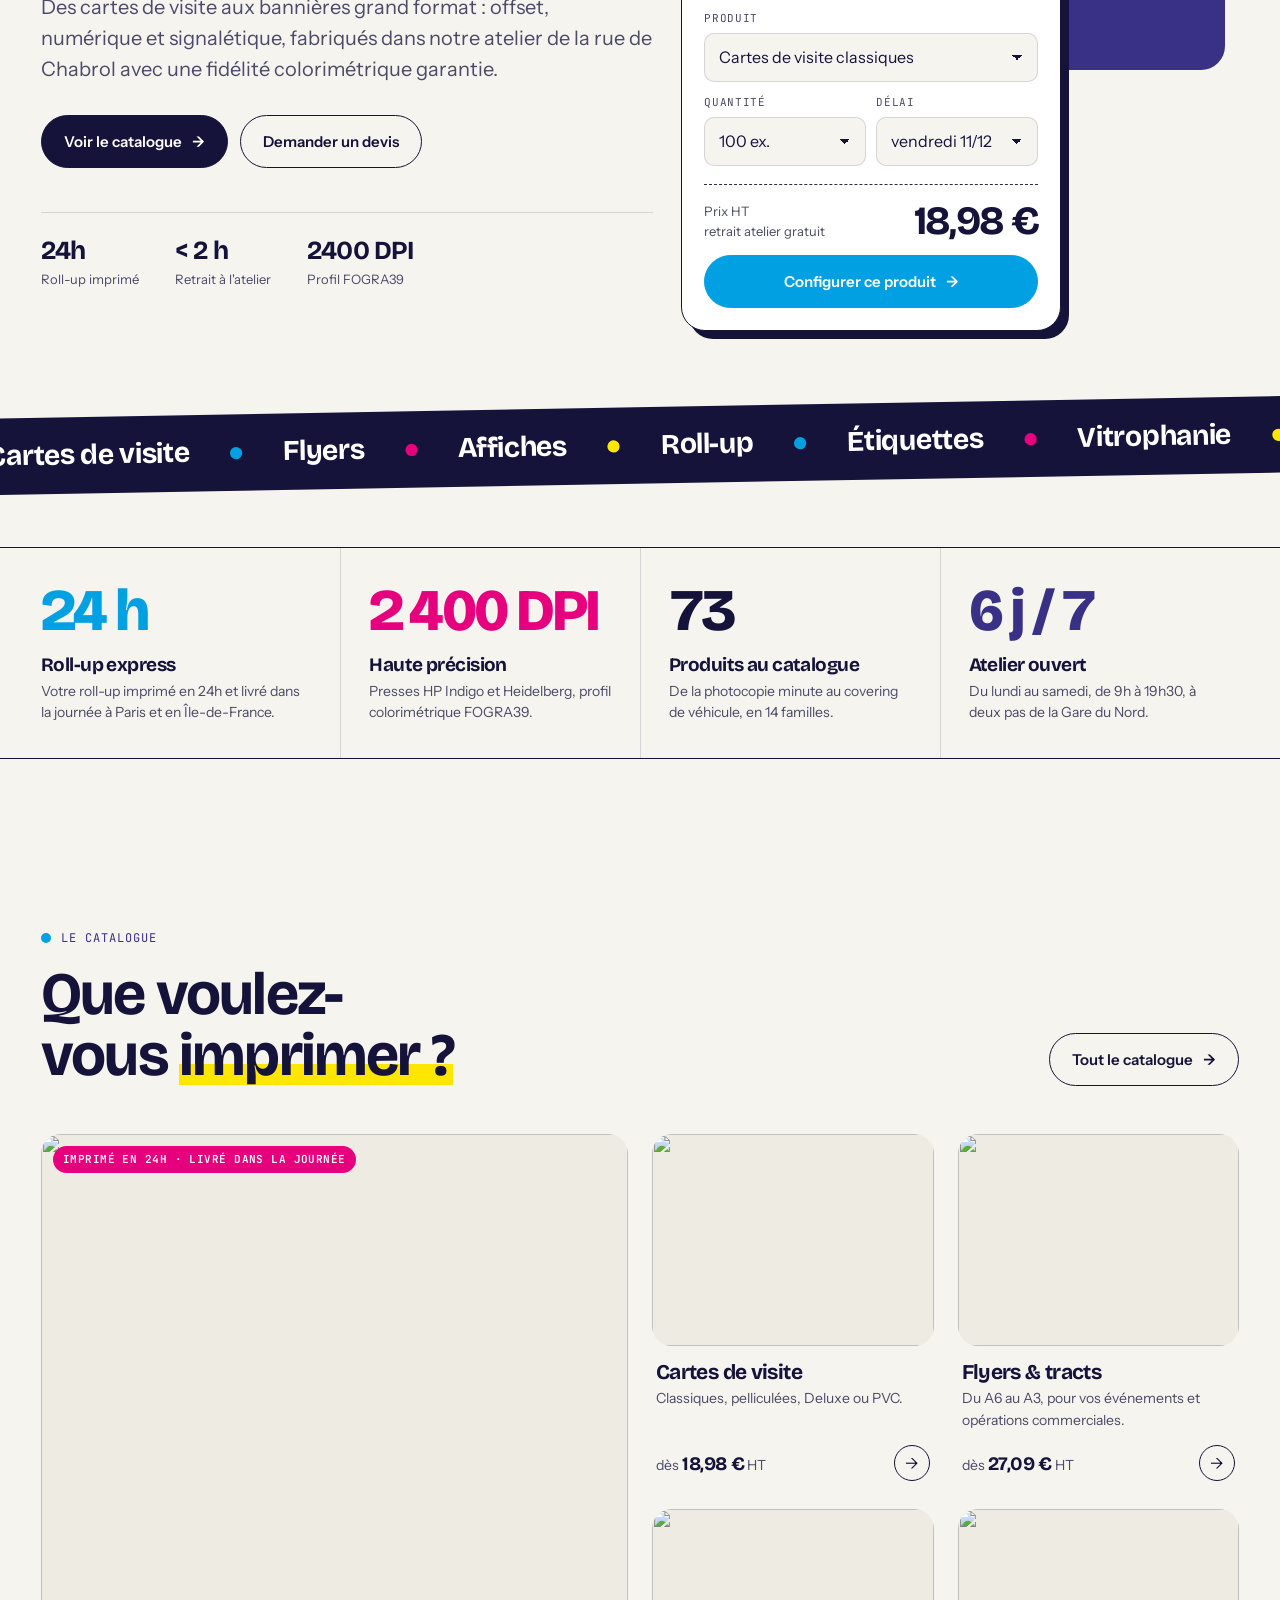
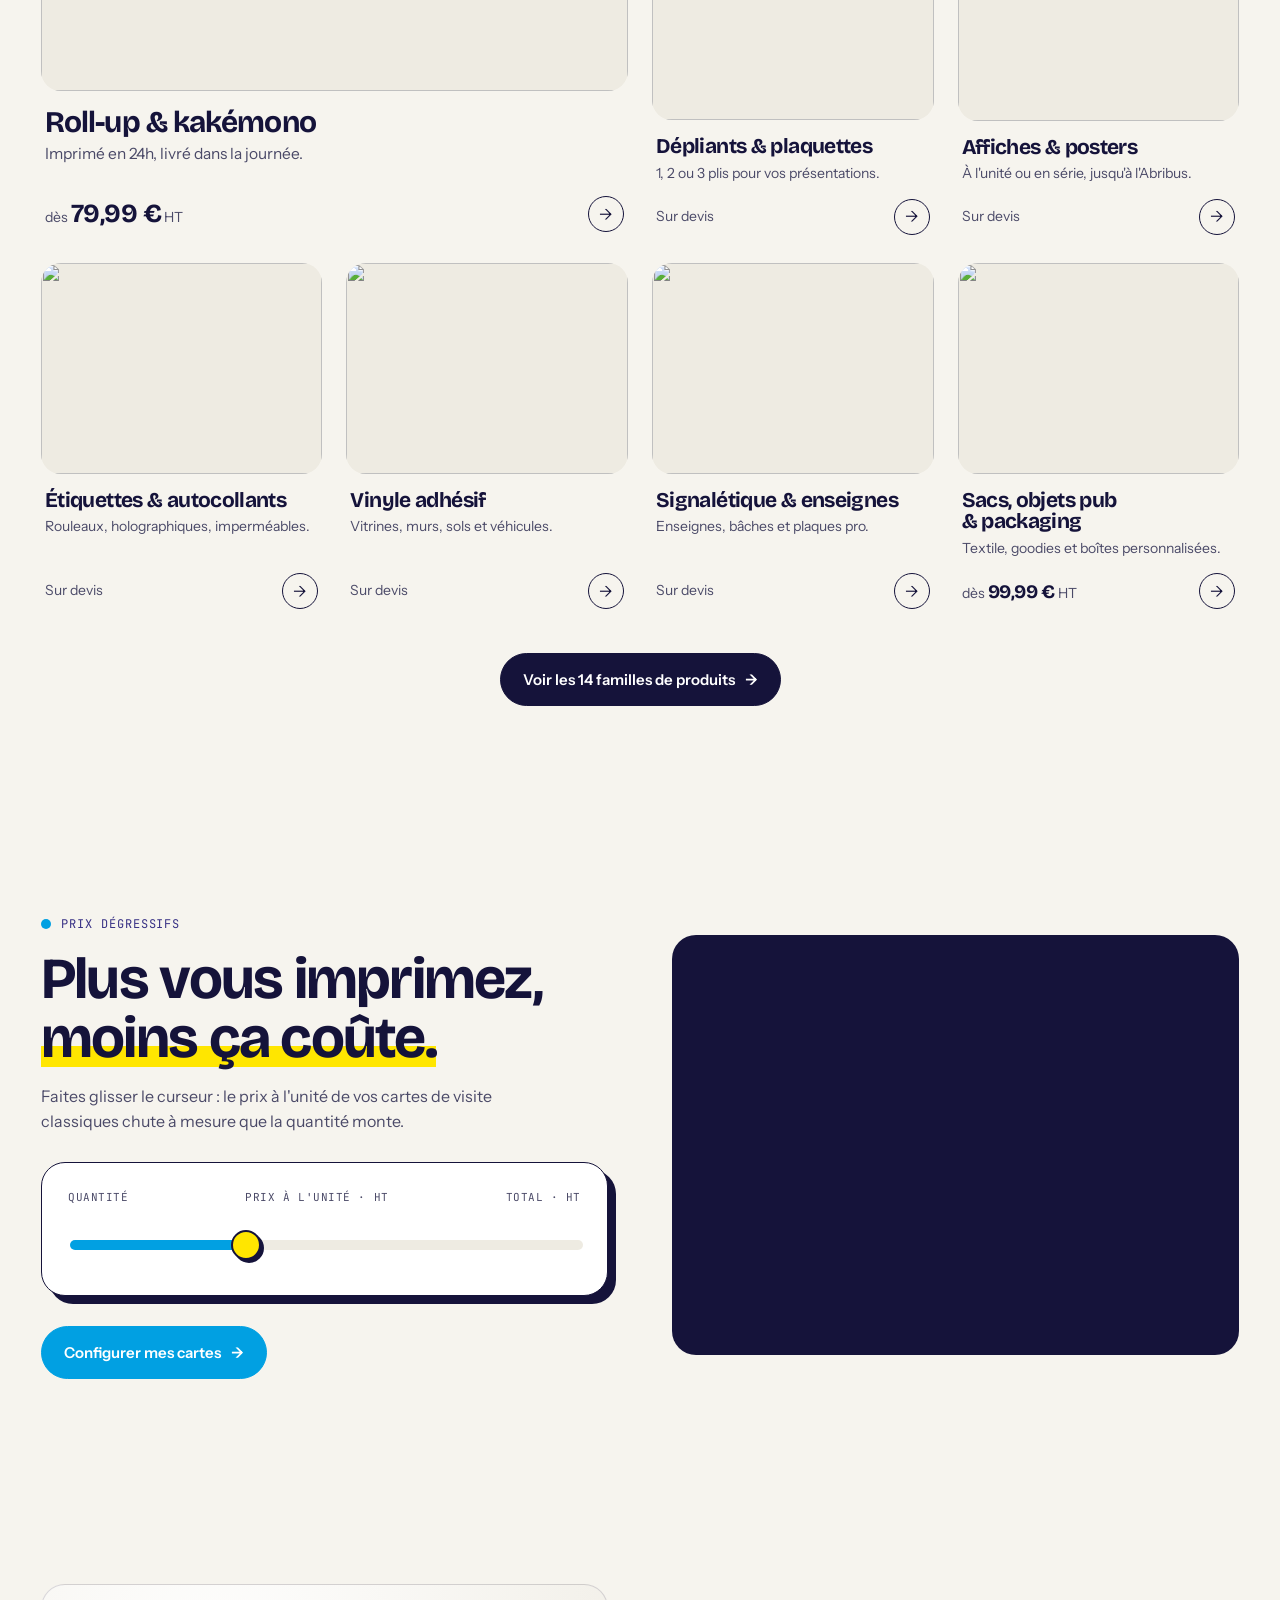
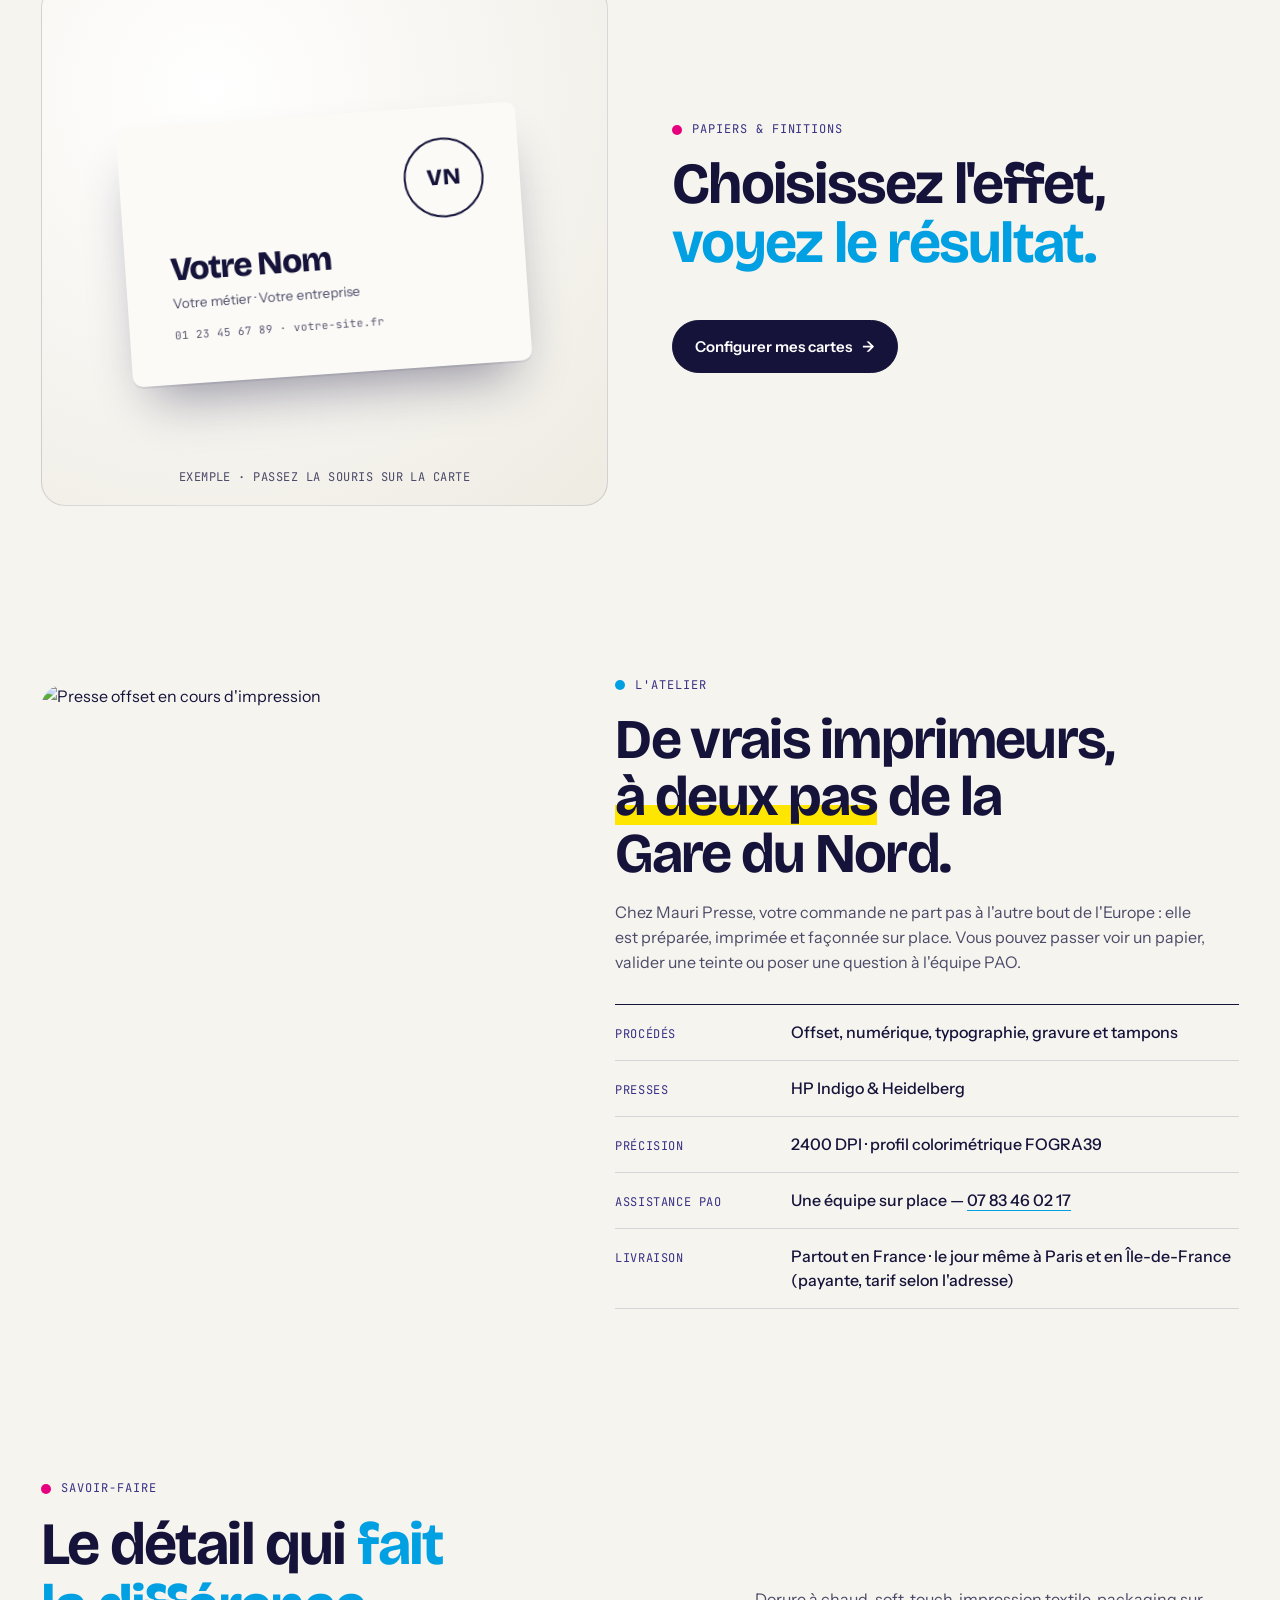
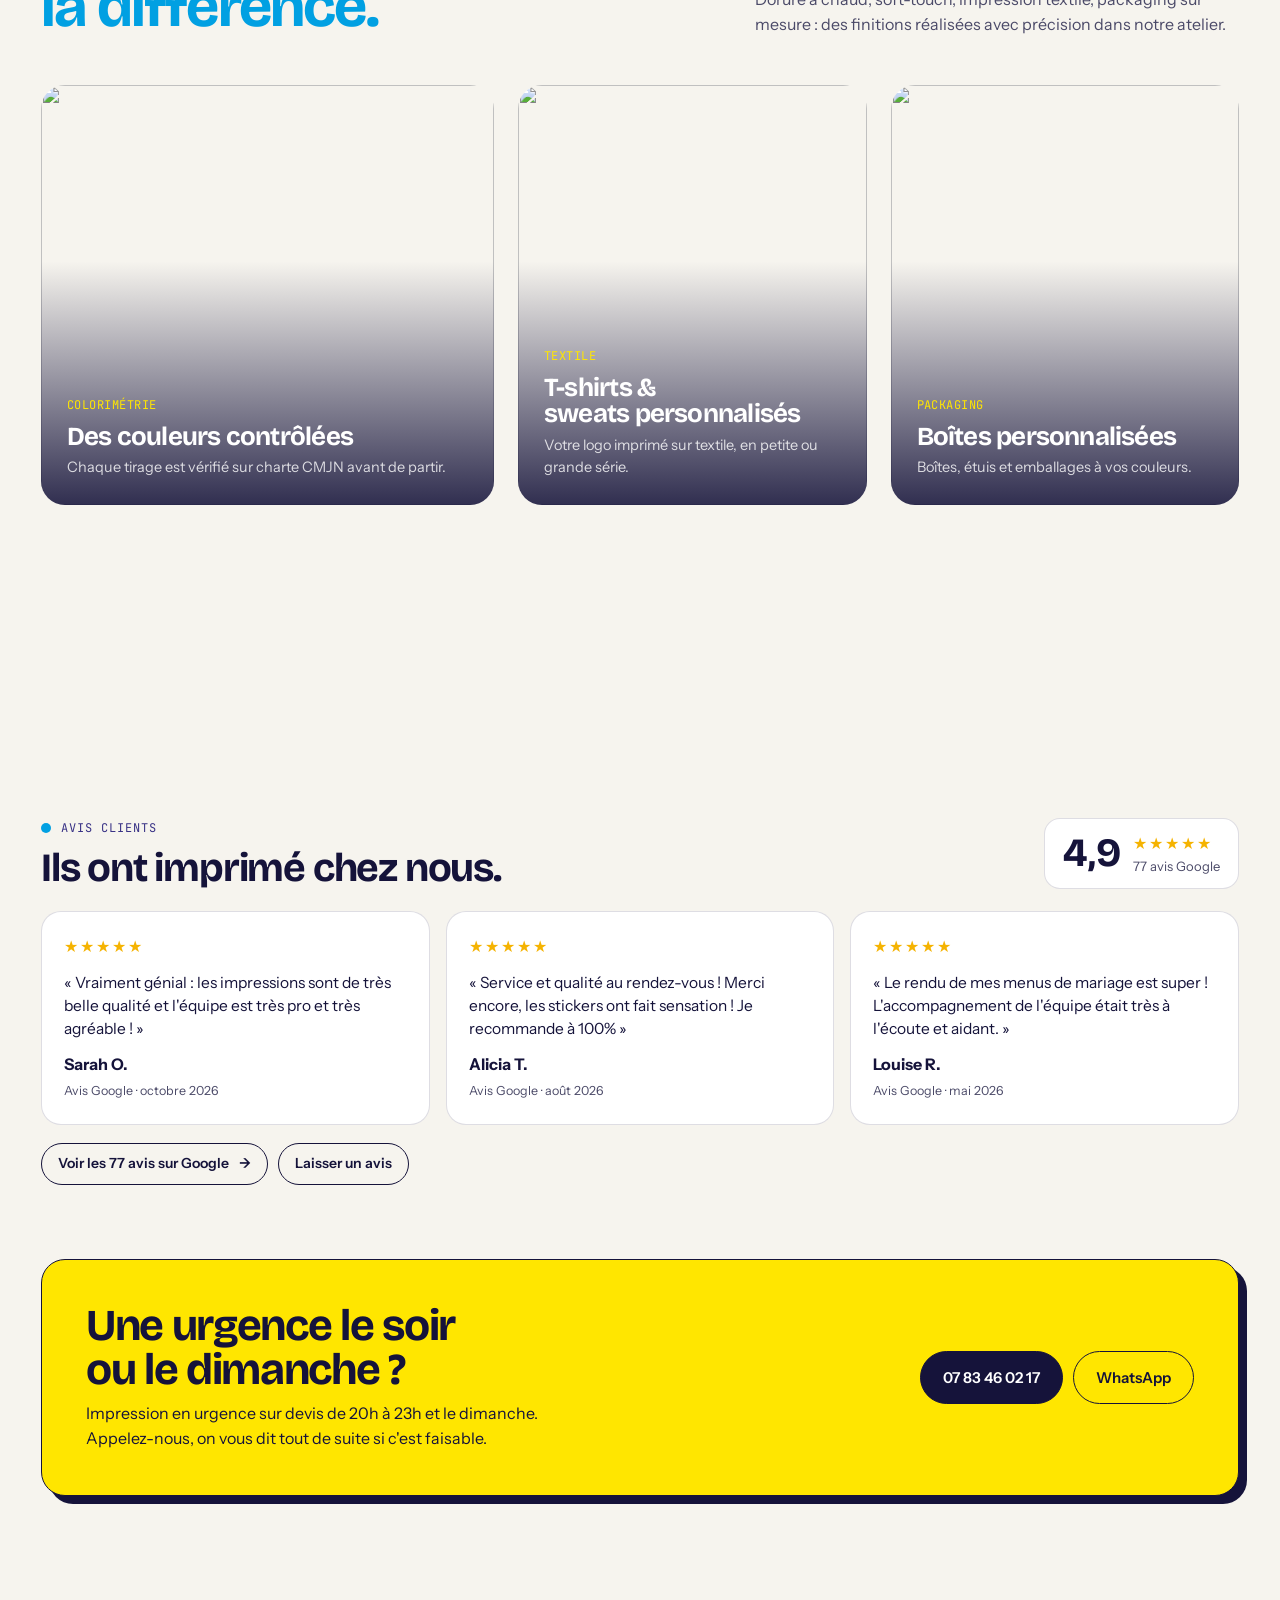
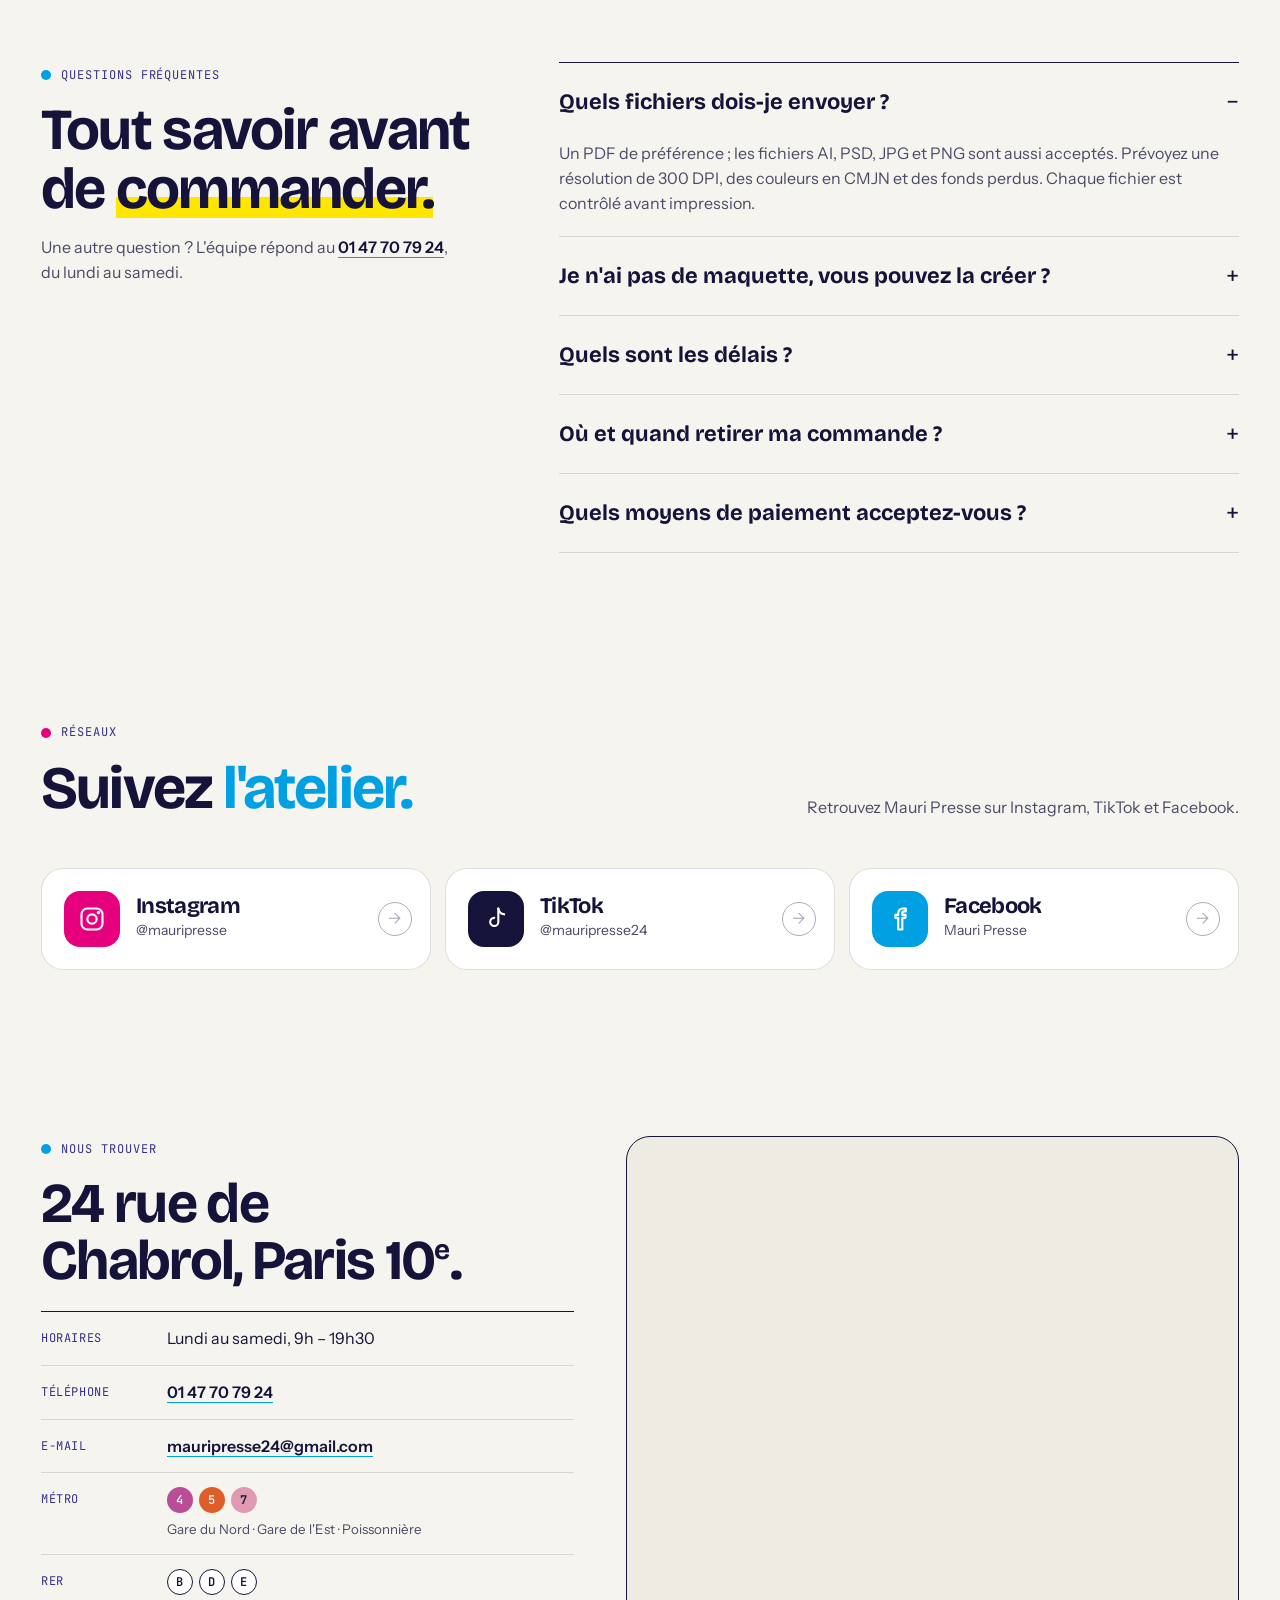
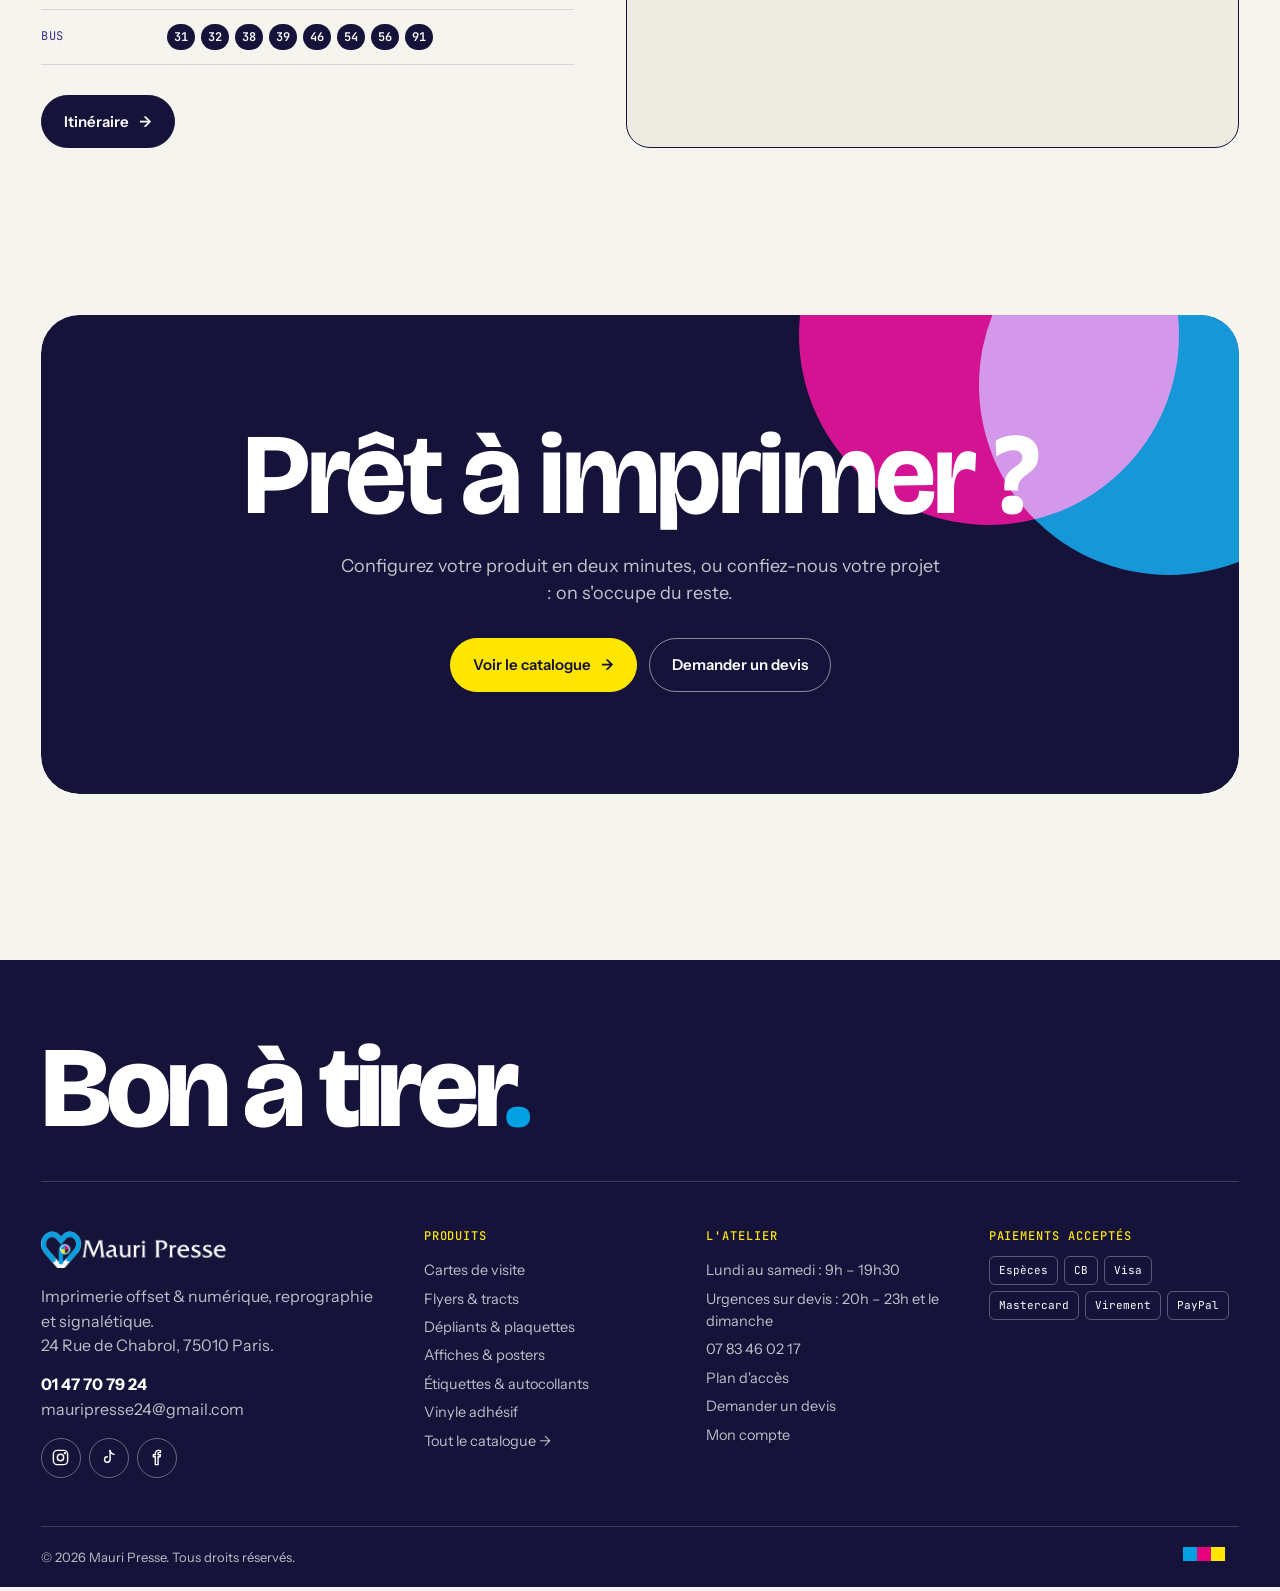
==== commit 265f0faf: "Mise à jour du site (25/11/2026 15:11)" ====
--- a/index.html
+++ b/index.html
@@ -9,13 +9,13 @@
 <link rel="preconnect" href="https://fonts.googleapis.com">
 <link rel="preconnect" href="https://fonts.gstatic.com" crossorigin>
 <link href="https://fonts.googleapis.com/css2?family=Bricolage+Grotesque:opsz,wght@12..96,500;12..96,700;12..96,800&family=Instrument+Sans:wght@400;500;600;700&family=JetBrains+Mono:wght@400;500;600&display=swap" rel="stylesheet">
-<link rel="stylesheet" href="assets/style.css?v=202611251502">
+<link rel="stylesheet" href="assets/style.css?v=202611251511">
 </head>
 <body>
 <div id="site-header"></div>
-<script src="assets/pxdata.js?v=202611251502"></script>
-<script src="assets/data.js?v=202611251502"></script>
-<script src="assets/app.js?v=202611251502"></script>
+<script src="assets/pxdata.js?v=202611251511"></script>
+<script src="assets/data.js?v=202611251511"></script>
+<script src="assets/app.js?v=202611251511"></script>
 
 <main>
 <!-- GRAND CARROUSEL -->
@@ -498,6 +498,6 @@
   fill(); update();
 })();
 </script>
-<script src="assets/home.js?v=202611251502"></script>
+<script src="assets/home.js?v=202611251511"></script>
 </body>
 </html>
